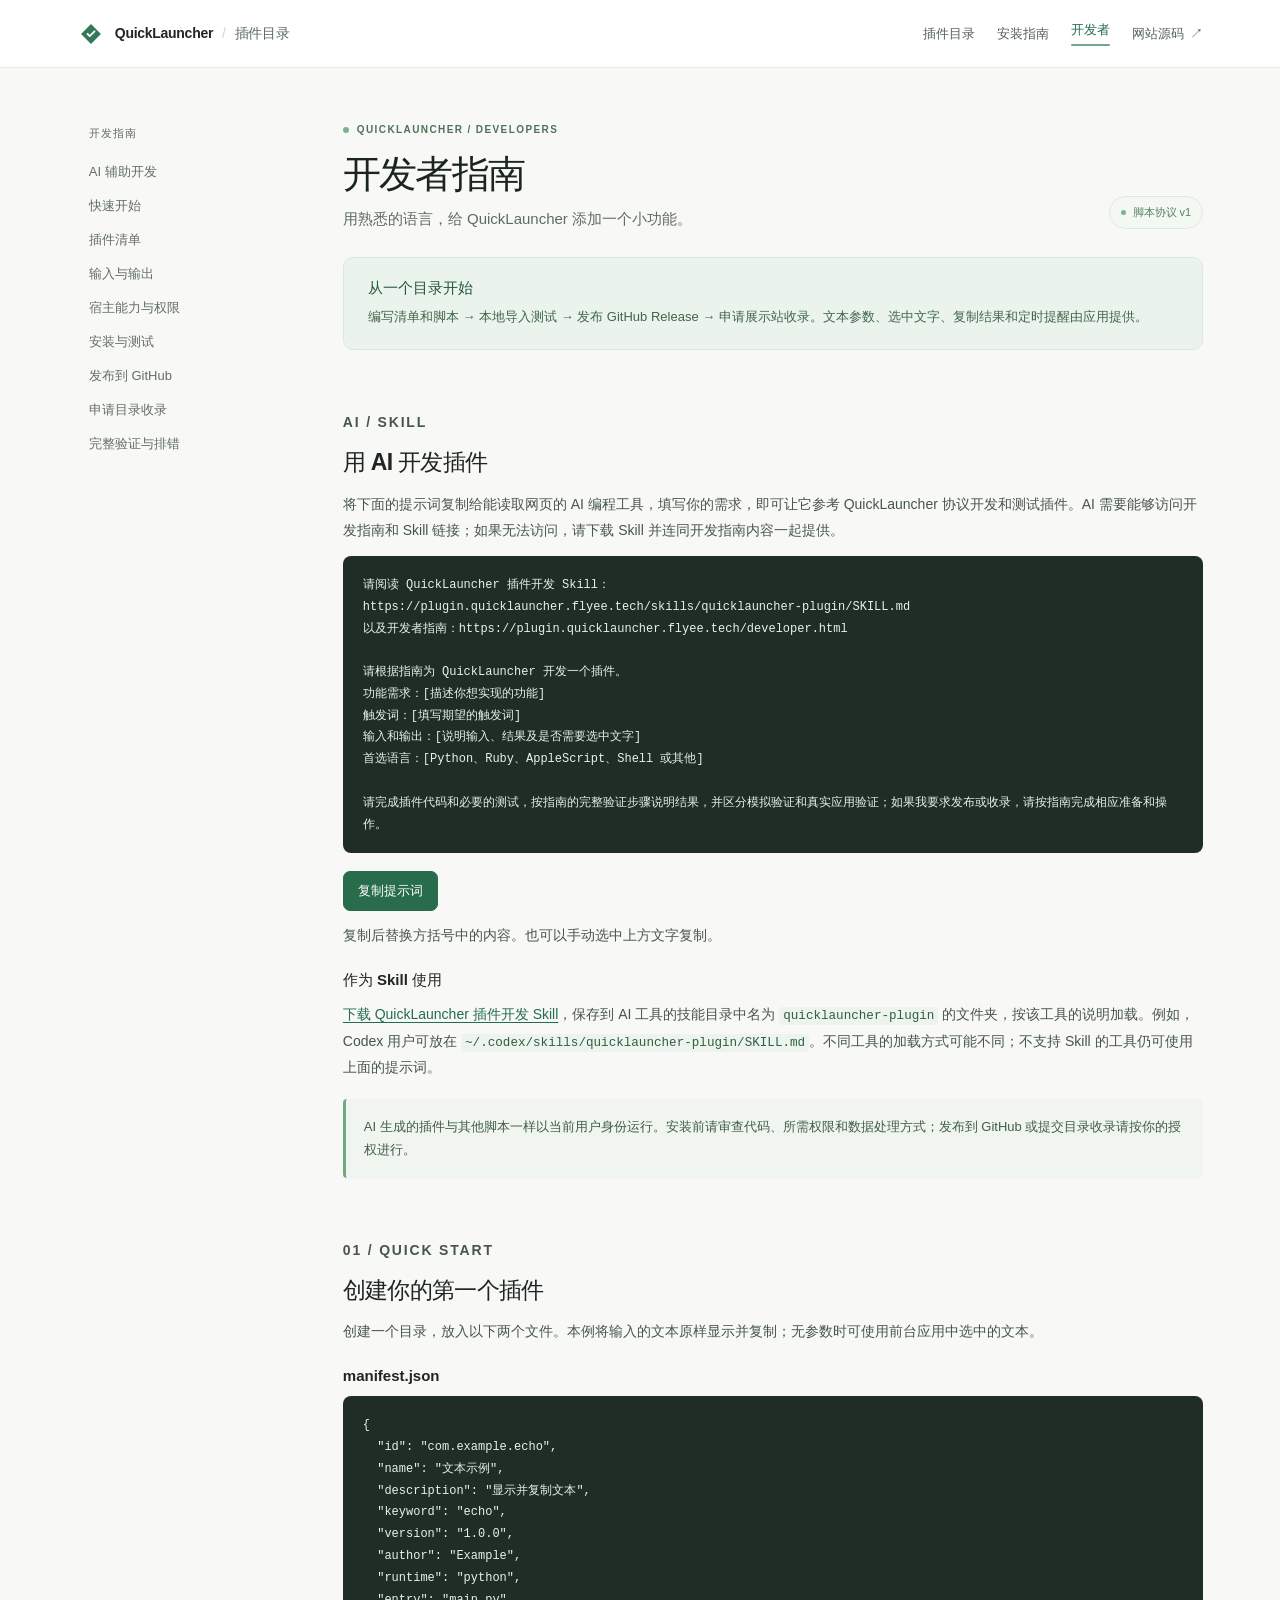
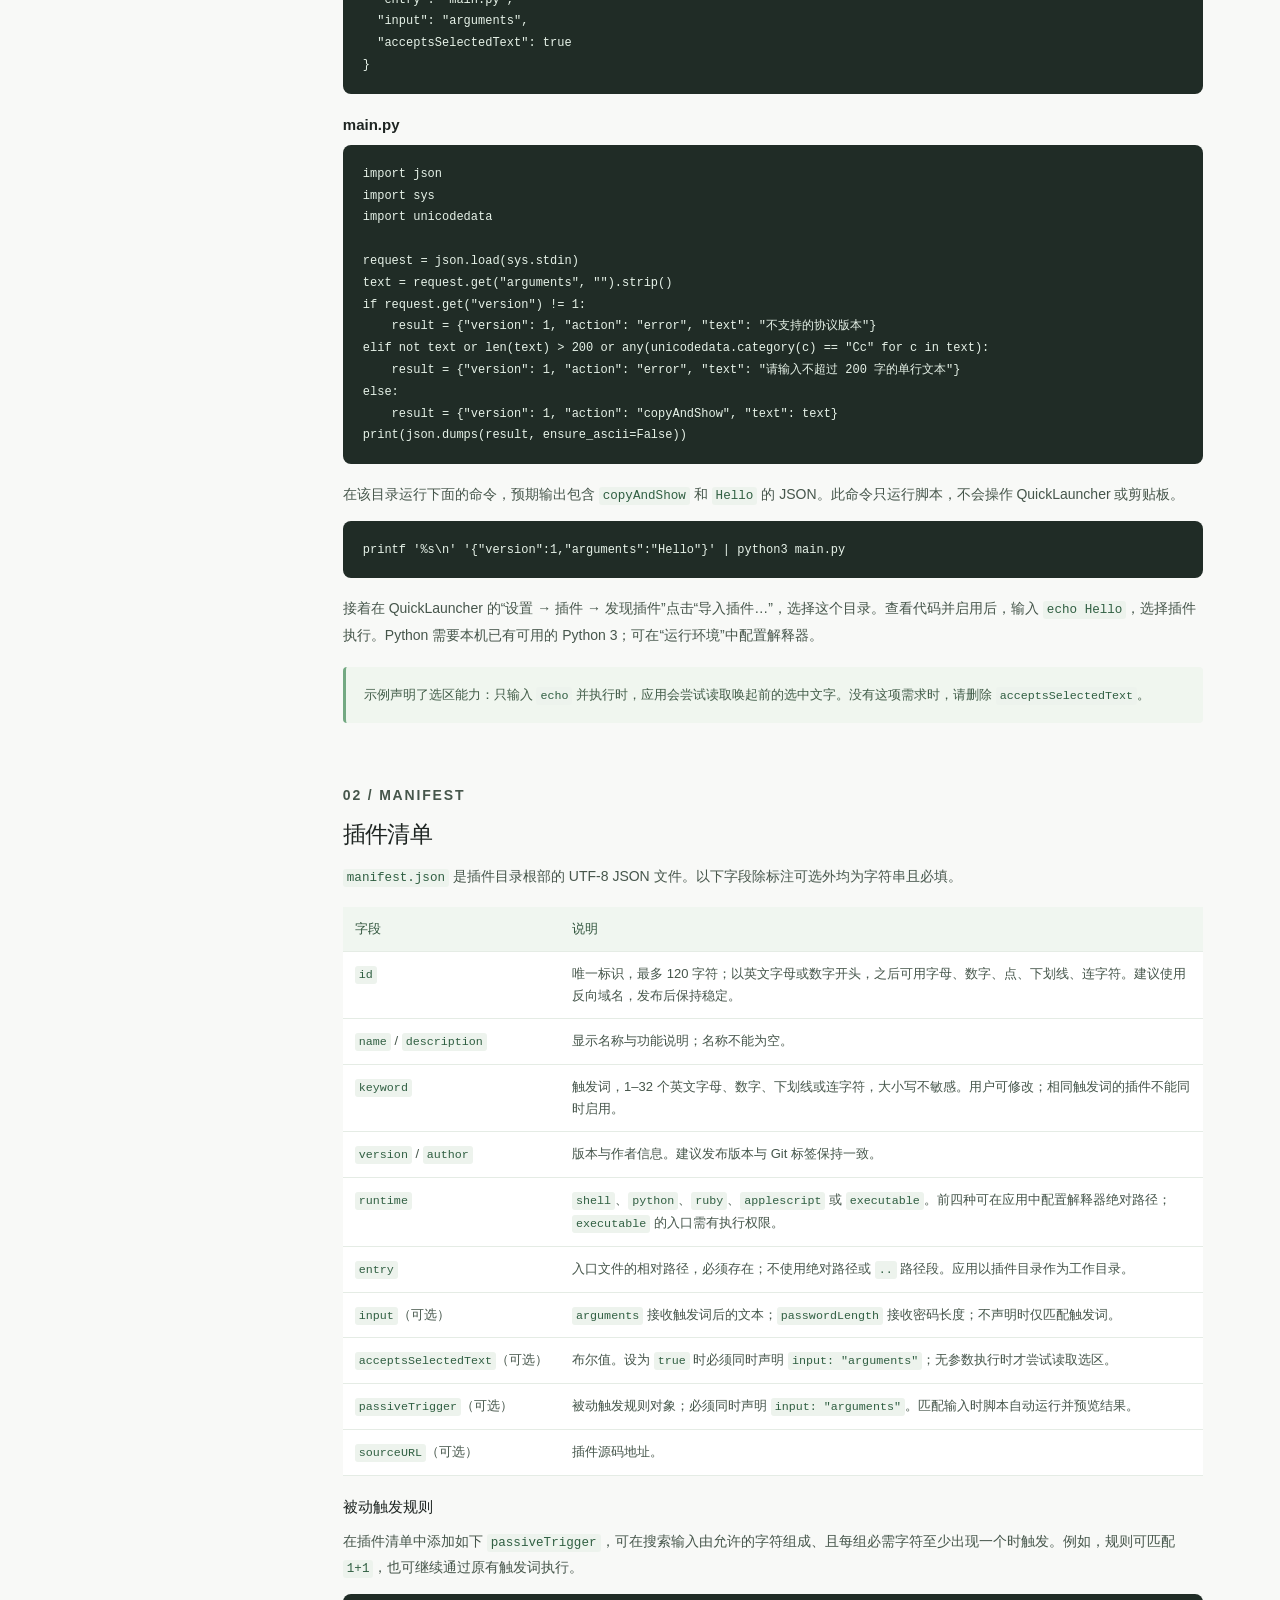
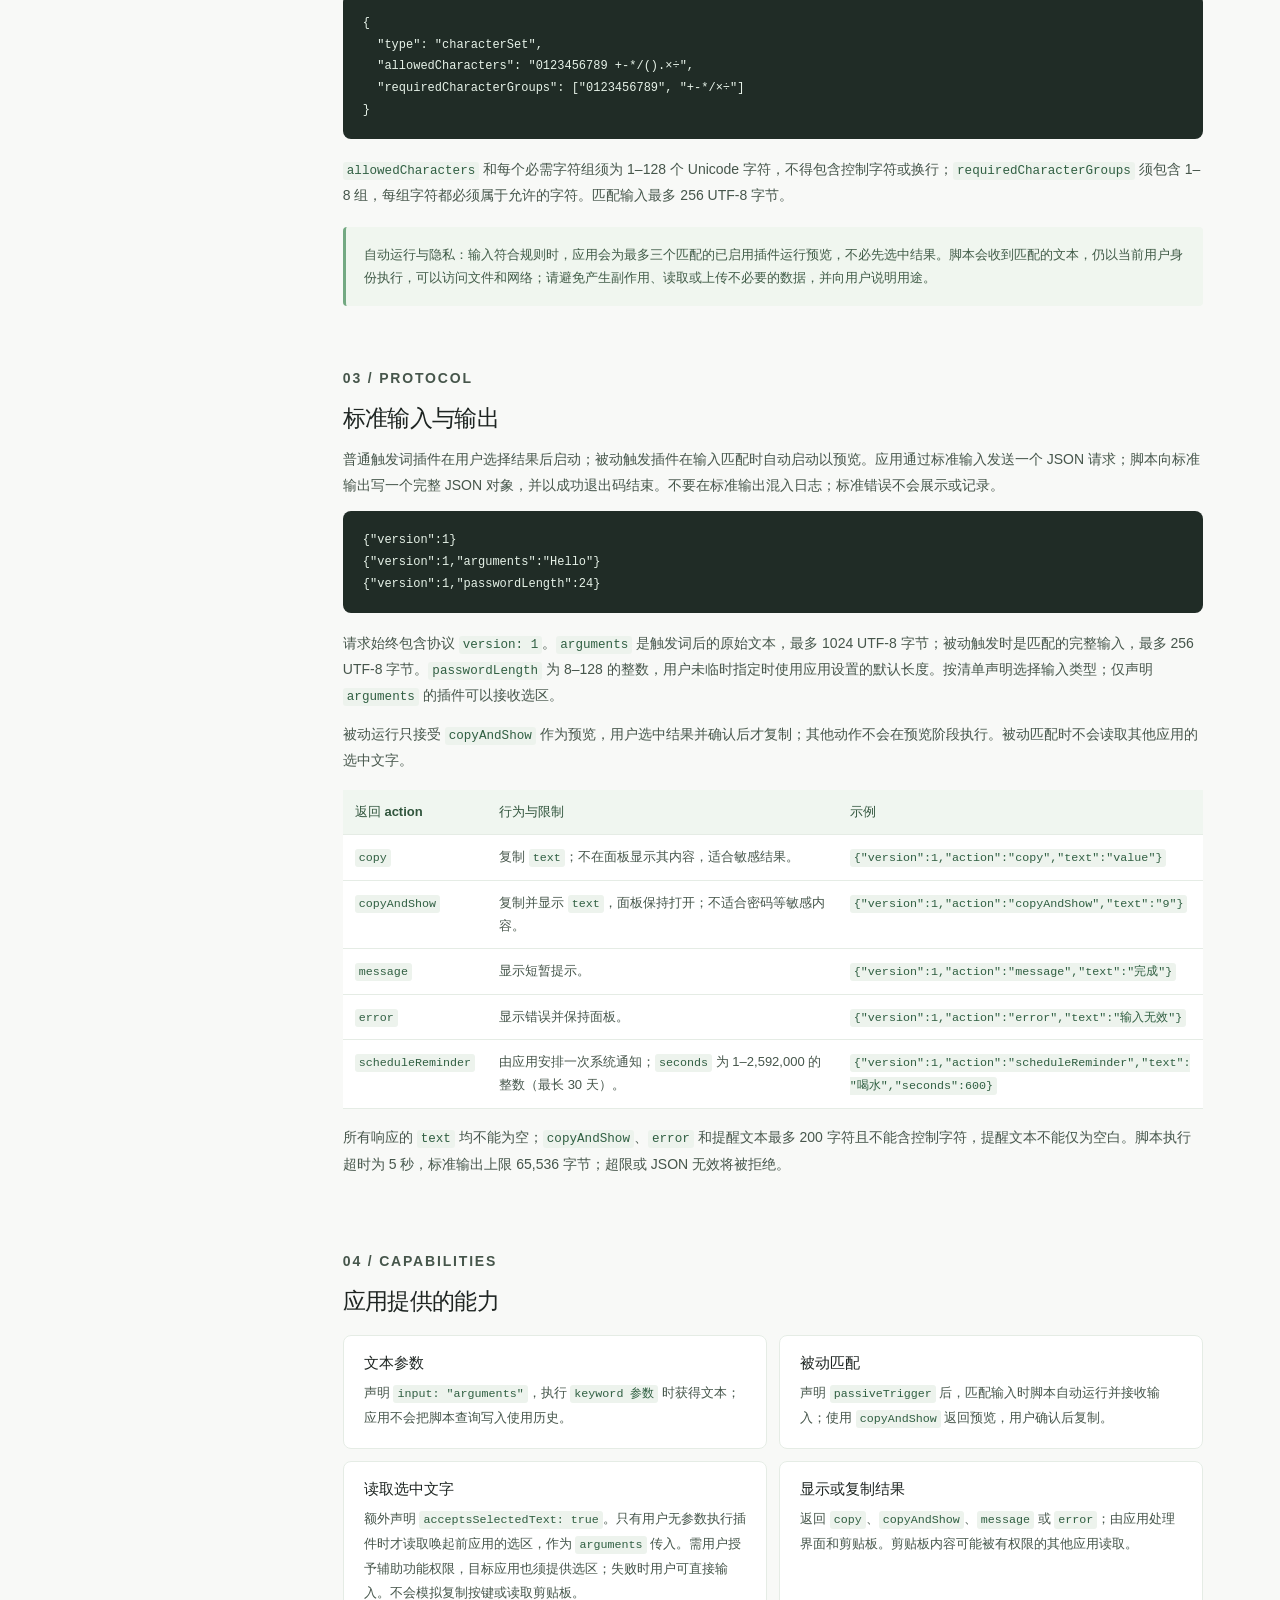
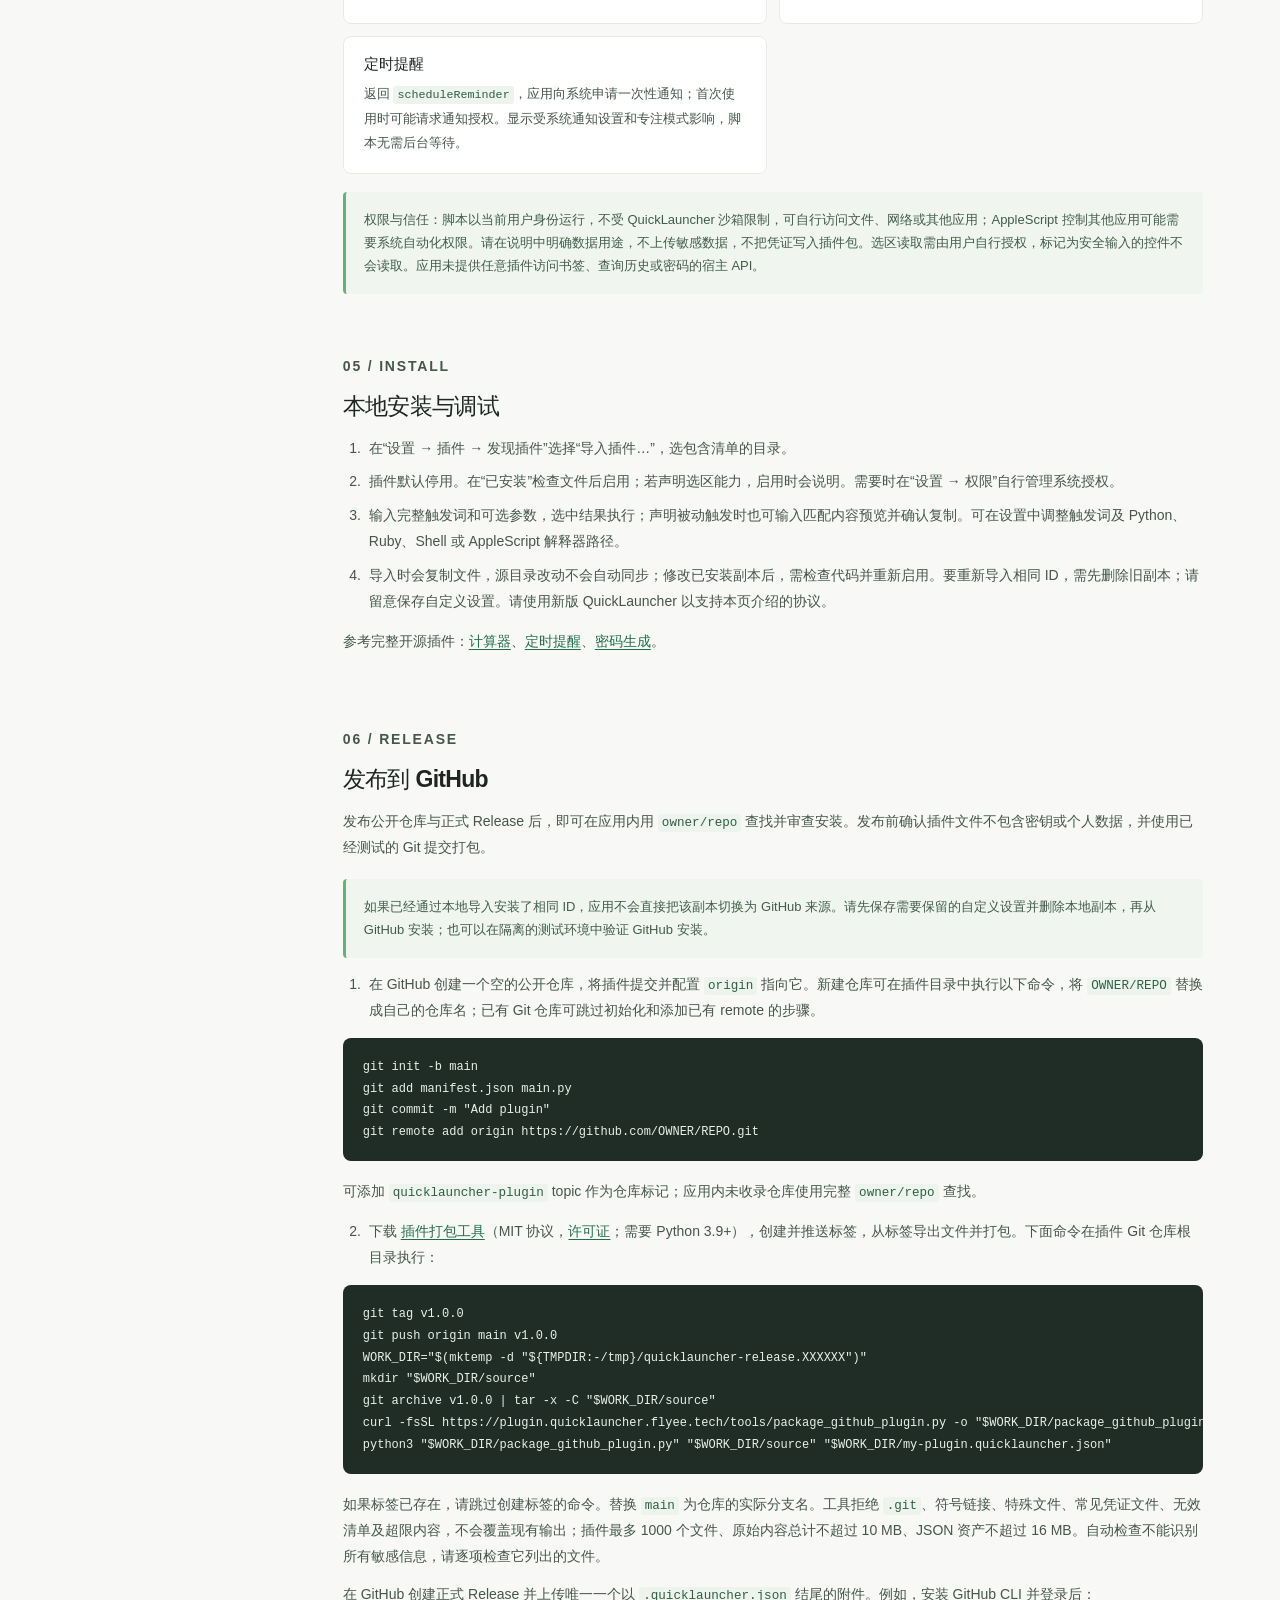
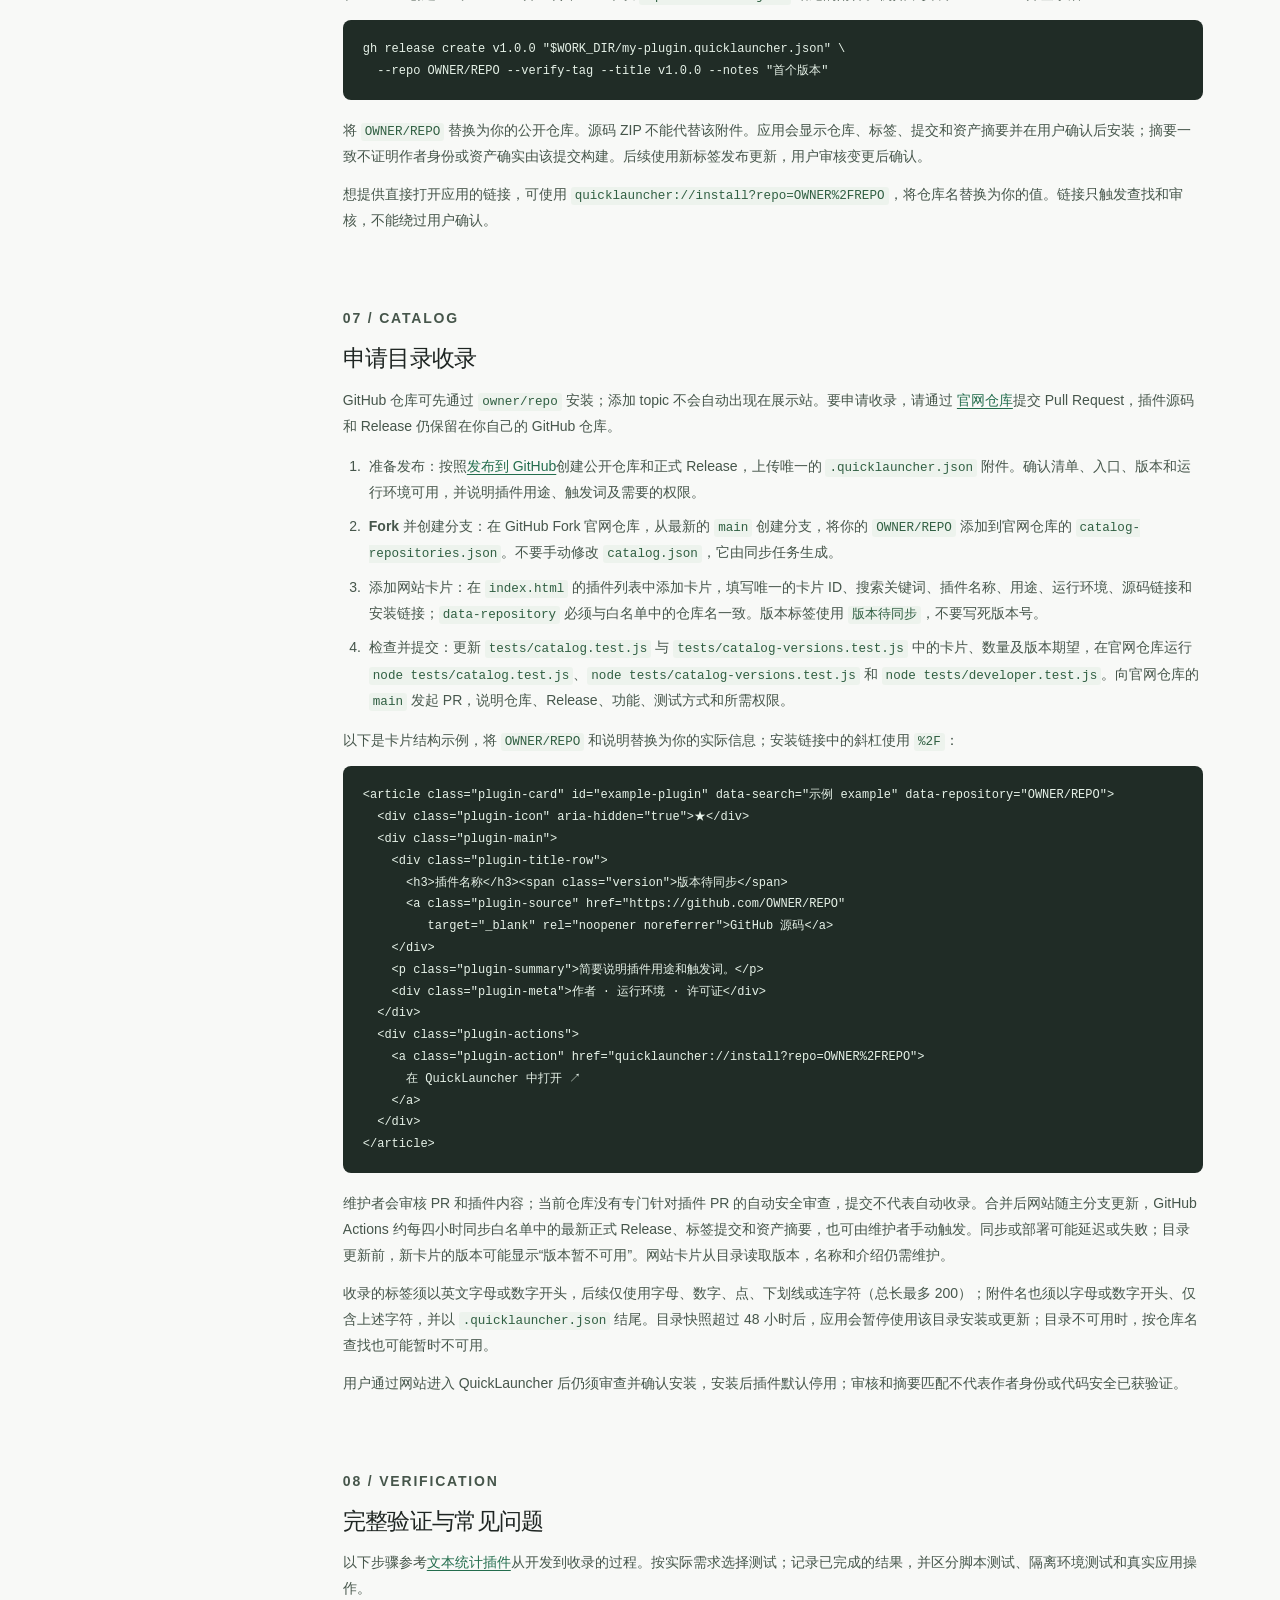
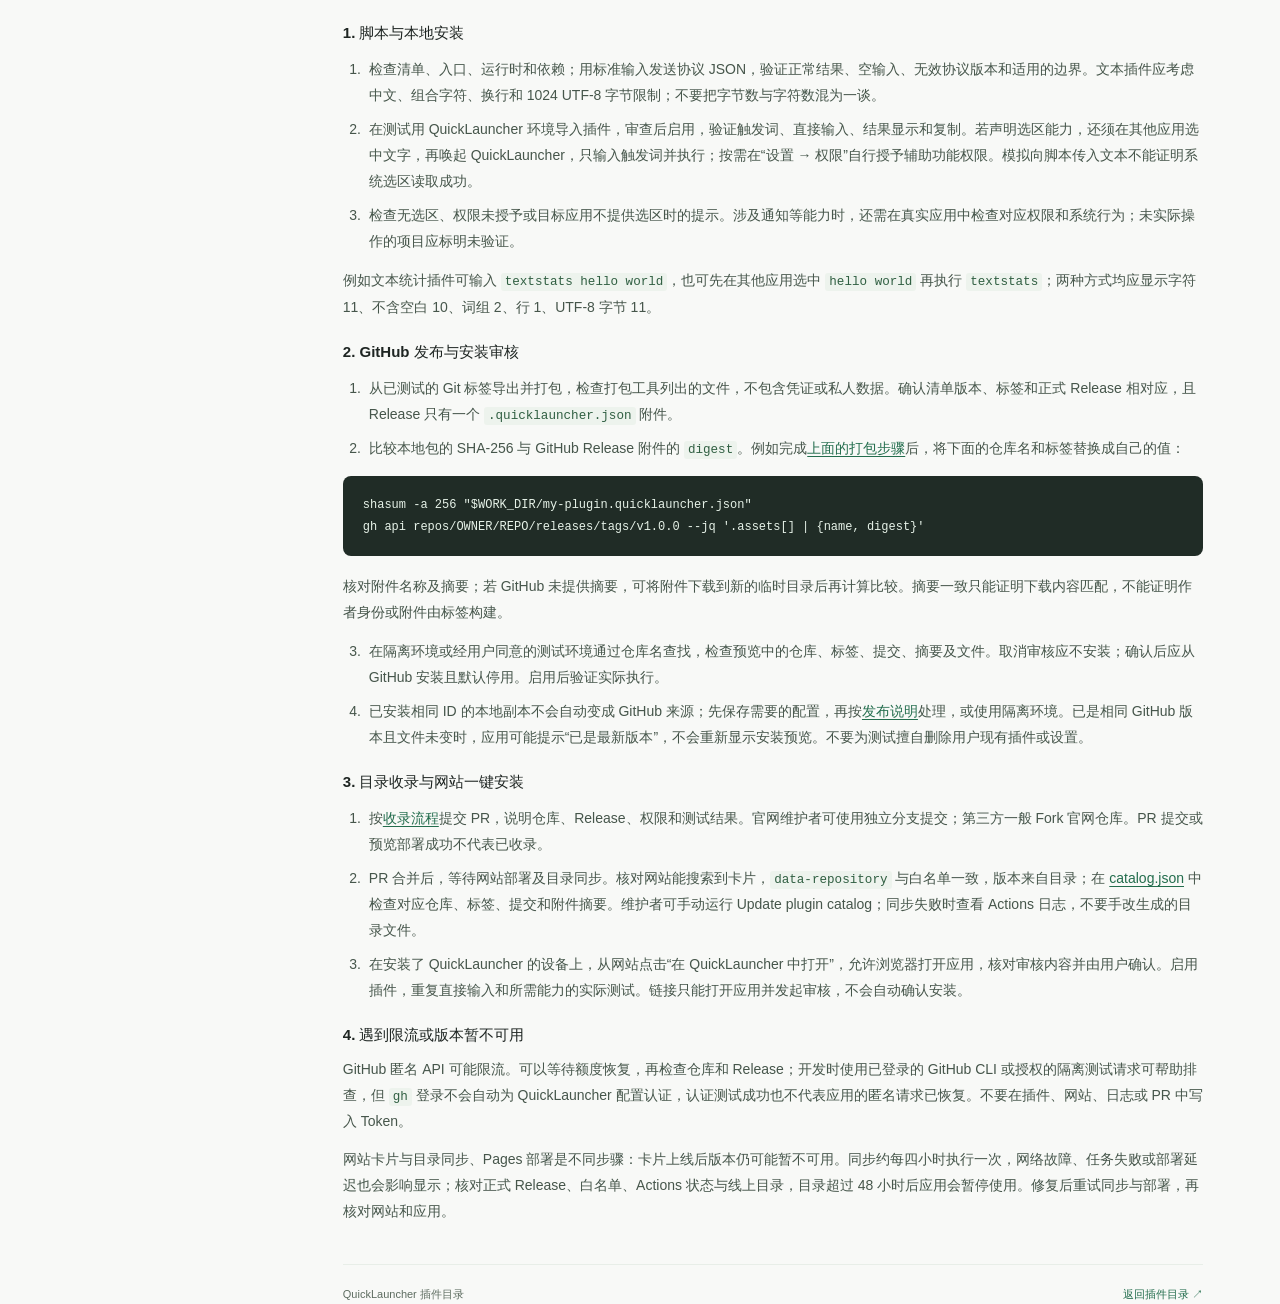
==== developer.html @ dd17cf75 "docs: document passive plugin triggers" ====
<!doctype html>
<html lang="zh-CN">
<head>
  <meta charset="utf-8">
  <meta name="viewport" content="width=device-width, initial-scale=1">
  <meta name="color-scheme" content="light">
  <meta name="description" content="QuickLauncher 插件开发指南：协议、能力、安装和发布。">
  <title>开发者 · QuickLauncher 插件目录</title>
  <link rel="stylesheet" href="styles.css?v=20261115-7">
  <script src="developer.js?v=20261115-1" defer></script>
</head>
<body>
  <header class="topbar">
    <div class="topbar-inner">
      <a class="brand" href="./" aria-label="QuickLauncher 插件目录首页">
        <span class="brand-mark" aria-hidden="true"><svg viewBox="0 0 24 24" fill="none"><path d="M12 3.5 20.5 12 12 20.5 3.5 12 12 3.5Z" fill="currentColor"/><path d="m9.1 12 1.8 1.8 4.1-4.1" stroke="white" stroke-width="1.6" stroke-linecap="round" stroke-linejoin="round"/></svg></span>
        <span>QuickLauncher<span class="brand-divider">/</span><span class="brand-product">插件目录</span></span>
      </a>
      <nav aria-label="主导航">
        <a href="./">插件目录</a>
        <a href="install.html">安装指南</a>
        <a class="nav-current" href="developer.html" aria-current="page">开发者</a>
        <a class="nav-source" href="https://github.com/peiel/quicklauncher-plugin-site" target="_blank" rel="noopener noreferrer">网站源码 <span aria-hidden="true">↗</span></a>
      </nav>
    </div>
  </header>

  <main class="layout docs-layout">
    <aside class="sidebar docs-sidebar" aria-label="开发指南目录">
      <p class="sidebar-heading">开发指南</p>
      <a class="sidebar-link" href="#ai-skill">AI 辅助开发</a>
      <a class="sidebar-link" href="#quickstart">快速开始</a>
      <a class="sidebar-link" href="#manifest">插件清单</a>
      <a class="sidebar-link" href="#protocol">输入与输出</a>
      <a class="sidebar-link" href="#capabilities">宿主能力与权限</a>
      <a class="sidebar-link" href="#install">安装与测试</a>
      <a class="sidebar-link" href="#publish">发布到 GitHub</a>
      <a class="sidebar-link" href="#catalog">申请目录收录</a>
      <a class="sidebar-link" href="#verification">完整验证与排错</a>
    </aside>
    <div class="content docs-content">
      <div class="eyebrow"><span class="eyebrow-dot"></span> QUICKLAUNCHER / DEVELOPERS</div>
      <div class="intro docs-intro"><div><h1>开发者指南</h1><p>用熟悉的语言，给 QuickLauncher 添加一个小功能。</p></div><div class="open-source"><span class="open-dot"></span>脚本协议 v1</div></div>
      <div class="docs-lead"><strong>从一个目录开始</strong><p>编写清单和脚本 → 本地导入测试 → 发布 GitHub Release → 申请展示站收录。文本参数、选中文字、复制结果和定时提醒由应用提供。</p></div>
      <nav class="docs-mobile-nav" aria-label="开发指南目录"><a href="#ai-skill">AI 辅助开发</a><a href="#quickstart">快速开始</a><a href="#capabilities">能力与权限</a><a href="#publish">发布插件</a><a href="#catalog">目录收录</a><a href="#verification">验证与排错</a></nav>

      <section class="docs-section" id="ai-skill" aria-labelledby="ai-skill-title">
        <p class="section-label">AI / SKILL</p><h2 id="ai-skill-title">用 AI 开发插件</h2>
        <p>将下面的提示词复制给能读取网页的 AI 编程工具，填写你的需求，即可让它参考 QuickLauncher 协议开发和测试插件。AI 需要能够访问开发指南和 Skill 链接；如果无法访问，请下载 Skill 并连同开发指南内容一起提供。</p>
        <pre class="ai-prompt"><code id="ai-plugin-prompt">请阅读 QuickLauncher 插件开发 Skill：
https://plugin.quicklauncher.flyee.tech/skills/quicklauncher-plugin/SKILL.md
以及开发者指南：https://plugin.quicklauncher.flyee.tech/developer.html

请根据指南为 QuickLauncher 开发一个插件。
功能需求：[描述你想实现的功能]
触发词：[填写期望的触发词]
输入和输出：[说明输入、结果及是否需要选中文字]
首选语言：[Python、Ruby、AppleScript、Shell 或其他]

请完成插件代码和必要的测试，按指南的完整验证步骤说明结果，并区分模拟验证和真实应用验证；如果我要求发布或收录，请按指南完成相应准备和操作。</code></pre>
        <div class="ai-prompt-actions"><button class="ai-copy-button" id="copy-ai-prompt" type="button" disabled>复制提示词</button><span id="copy-ai-status" role="status" aria-live="polite"></span></div>
        <p>复制后替换方括号中的内容。也可以手动选中上方文字复制。</p>
        <h3>作为 Skill 使用</h3>
        <p><a href="skills/quicklauncher-plugin/SKILL.md" download="SKILL.md">下载 QuickLauncher 插件开发 Skill</a>，保存到 AI 工具的技能目录中名为 <code>quicklauncher-plugin</code> 的文件夹，按该工具的说明加载。例如，Codex 用户可放在 <code>~/.codex/skills/quicklauncher-plugin/SKILL.md</code>。不同工具的加载方式可能不同；不支持 Skill 的工具仍可使用上面的提示词。</p>
        <div class="docs-note">AI 生成的插件与其他脚本一样以当前用户身份运行。安装前请审查代码、所需权限和数据处理方式；发布到 GitHub 或提交目录收录请按你的授权进行。</div>
      </section>

      <section class="docs-section" id="quickstart" aria-labelledby="quickstart-title">
        <p class="section-label">01 / QUICK START</p><h2 id="quickstart-title">创建你的第一个插件</h2>
        <p>创建一个目录，放入以下两个文件。本例将输入的文本原样显示并复制；无参数时可使用前台应用中选中的文本。</p>
        <h3>manifest.json</h3>
        <pre><code data-example="manifest">{
  "id": "com.example.echo",
  "name": "文本示例",
  "description": "显示并复制文本",
  "keyword": "echo",
  "version": "1.0.0",
  "author": "Example",
  "runtime": "python",
  "entry": "main.py",
  "input": "arguments",
  "acceptsSelectedText": true
}</code></pre>
        <h3>main.py</h3>
        <pre><code data-example="script">import json
import sys
import unicodedata

request = json.load(sys.stdin)
text = request.get("arguments", "").strip()
if request.get("version") != 1:
    result = {"version": 1, "action": "error", "text": "不支持的协议版本"}
elif not text or len(text) &gt; 200 or any(unicodedata.category(c) == "Cc" for c in text):
    result = {"version": 1, "action": "error", "text": "请输入不超过 200 字的单行文本"}
else:
    result = {"version": 1, "action": "copyAndShow", "text": text}
print(json.dumps(result, ensure_ascii=False))</code></pre>
        <p>在该目录运行下面的命令，预期输出包含 <code>copyAndShow</code> 和 <code>Hello</code> 的 JSON。此命令只运行脚本，不会操作 QuickLauncher 或剪贴板。</p>
        <pre><code>printf '%s\n' '{"version":1,"arguments":"Hello"}' | python3 main.py</code></pre>
        <p>接着在 QuickLauncher 的“设置 → 插件 → 发现插件”点击“导入插件…”，选择这个目录。查看代码并启用后，输入 <code>echo Hello</code>，选择插件执行。Python 需要本机已有可用的 Python 3；可在“运行环境”中配置解释器。</p>
        <div class="docs-note">示例声明了选区能力：只输入 <code>echo</code> 并执行时，应用会尝试读取唤起前的选中文字。没有这项需求时，请删除 <code>acceptsSelectedText</code>。</div>
      </section>

      <section class="docs-section" id="manifest" aria-labelledby="manifest-title">
        <p class="section-label">02 / MANIFEST</p><h2 id="manifest-title">插件清单</h2>
        <p><code>manifest.json</code> 是插件目录根部的 UTF-8 JSON 文件。以下字段除标注可选外均为字符串且必填。</p>
        <div class="docs-table-wrap"><table><thead><tr><th>字段</th><th>说明</th></tr></thead><tbody>
          <tr><td><code>id</code></td><td>唯一标识，最多 120 字符；以英文字母或数字开头，之后可用字母、数字、点、下划线、连字符。建议使用反向域名，发布后保持稳定。</td></tr>
          <tr><td><code>name</code> / <code>description</code></td><td>显示名称与功能说明；名称不能为空。</td></tr>
          <tr><td><code>keyword</code></td><td>触发词，1–32 个英文字母、数字、下划线或连字符，大小写不敏感。用户可修改；相同触发词的插件不能同时启用。</td></tr>
          <tr><td><code>version</code> / <code>author</code></td><td>版本与作者信息。建议发布版本与 Git 标签保持一致。</td></tr>
          <tr><td><code>runtime</code></td><td><code>shell</code>、<code>python</code>、<code>ruby</code>、<code>applescript</code> 或 <code>executable</code>。前四种可在应用中配置解释器绝对路径；<code>executable</code> 的入口需有执行权限。</td></tr>
          <tr><td><code>entry</code></td><td>入口文件的相对路径，必须存在；不使用绝对路径或 <code>..</code> 路径段。应用以插件目录作为工作目录。</td></tr>
          <tr><td><code>input</code>（可选）</td><td><code>arguments</code> 接收触发词后的文本；<code>passwordLength</code> 接收密码长度；不声明时仅匹配触发词。</td></tr>
          <tr><td><code>acceptsSelectedText</code>（可选）</td><td>布尔值。设为 <code>true</code> 时必须同时声明 <code>input: "arguments"</code>；无参数执行时才尝试读取选区。</td></tr>
          <tr><td><code>passiveTrigger</code>（可选）</td><td>被动触发规则对象；必须同时声明 <code>input: "arguments"</code>。匹配输入时脚本自动运行并预览结果。</td></tr>
          <tr><td><code>sourceURL</code>（可选）</td><td>插件源码地址。</td></tr>
        </tbody></table></div>
        <h3>被动触发规则</h3>
        <p>在插件清单中添加如下 <code>passiveTrigger</code>，可在搜索输入由允许的字符组成、且每组必需字符至少出现一个时触发。例如，规则可匹配 <code>1+1</code>，也可继续通过原有触发词执行。</p>
        <pre><code data-example="passive-trigger">{
  "type": "characterSet",
  "allowedCharacters": "0123456789 +-*/().×÷",
  "requiredCharacterGroups": ["0123456789", "+-*/×÷"]
}</code></pre>
        <p><code>allowedCharacters</code> 和每个必需字符组须为 1–128 个 Unicode 字符，不得包含控制字符或换行；<code>requiredCharacterGroups</code> 须包含 1–8 组，每组字符都必须属于允许的字符。匹配输入最多 256 UTF-8 字节。</p>
        <div class="docs-note"><strong>自动运行与隐私：</strong>输入符合规则时，应用会为最多三个匹配的已启用插件运行预览，不必先选中结果。脚本会收到匹配的文本，仍以当前用户身份执行，可以访问文件和网络；请避免产生副作用、读取或上传不必要的数据，并向用户说明用途。</div>
      </section>

      <section class="docs-section" id="protocol" aria-labelledby="protocol-title">
        <p class="section-label">03 / PROTOCOL</p><h2 id="protocol-title">标准输入与输出</h2>
        <p>普通触发词插件在用户选择结果后启动；被动触发插件在输入匹配时自动启动以预览。应用通过标准输入发送一个 JSON 请求；脚本向标准输出写一个完整 JSON 对象，并以成功退出码结束。不要在标准输出混入日志；标准错误不会展示或记录。</p>
        <pre><code>{"version":1}
{"version":1,"arguments":"Hello"}
{"version":1,"passwordLength":24}</code></pre>
        <p>请求始终包含协议 <code>version: 1</code>。<code>arguments</code> 是触发词后的原始文本，最多 1024 UTF-8 字节；被动触发时是匹配的完整输入，最多 256 UTF-8 字节。<code>passwordLength</code> 为 8–128 的整数，用户未临时指定时使用应用设置的默认长度。按清单声明选择输入类型；仅声明 <code>arguments</code> 的插件可以接收选区。</p>
        <p>被动运行只接受 <code>copyAndShow</code> 作为预览，用户选中结果并确认后才复制；其他动作不会在预览阶段执行。被动匹配时不会读取其他应用的选中文字。</p>
        <div class="docs-table-wrap"><table><thead><tr><th>返回 action</th><th>行为与限制</th><th>示例</th></tr></thead><tbody>
          <tr><td><code>copy</code></td><td>复制 <code>text</code>；不在面板显示其内容，适合敏感结果。</td><td><code>{"version":1,"action":"copy","text":"value"}</code></td></tr>
          <tr><td><code>copyAndShow</code></td><td>复制并显示 <code>text</code>，面板保持打开；不适合密码等敏感内容。</td><td><code>{"version":1,"action":"copyAndShow","text":"9"}</code></td></tr>
          <tr><td><code>message</code></td><td>显示短暂提示。</td><td><code>{"version":1,"action":"message","text":"完成"}</code></td></tr>
          <tr><td><code>error</code></td><td>显示错误并保持面板。</td><td><code>{"version":1,"action":"error","text":"输入无效"}</code></td></tr>
          <tr><td><code>scheduleReminder</code></td><td>由应用安排一次系统通知；<code>seconds</code> 为 1–2,592,000 的整数（最长 30 天）。</td><td><code>{"version":1,"action":"scheduleReminder","text":"喝水","seconds":600}</code></td></tr>
        </tbody></table></div>
        <p>所有响应的 <code>text</code> 均不能为空；<code>copyAndShow</code>、<code>error</code> 和提醒文本最多 200 字符且不能含控制字符，提醒文本不能仅为空白。脚本执行超时为 5 秒，标准输出上限 65,536 字节；超限或 JSON 无效将被拒绝。</p>
      </section>

      <section class="docs-section" id="capabilities" aria-labelledby="capabilities-title">
        <p class="section-label">04 / CAPABILITIES</p><h2 id="capabilities-title">应用提供的能力</h2>
        <div class="capability-grid">
          <article><h3>文本参数</h3><p>声明 <code>input: "arguments"</code>，执行 <code>keyword 参数</code> 时获得文本；应用不会把脚本查询写入使用历史。</p></article>
          <article><h3>被动匹配</h3><p>声明 <code>passiveTrigger</code> 后，匹配输入时脚本自动运行并接收输入；使用 <code>copyAndShow</code> 返回预览，用户确认后复制。</p></article>
          <article><h3>读取选中文字</h3><p>额外声明 <code>acceptsSelectedText: true</code>。只有用户无参数执行插件时才读取唤起前应用的选区，作为 <code>arguments</code> 传入。需用户授予辅助功能权限，目标应用也须提供选区；失败时用户可直接输入。不会模拟复制按键或读取剪贴板。</p></article>
          <article><h3>显示或复制结果</h3><p>返回 <code>copy</code>、<code>copyAndShow</code>、<code>message</code> 或 <code>error</code>；由应用处理界面和剪贴板。剪贴板内容可能被有权限的其他应用读取。</p></article>
          <article><h3>定时提醒</h3><p>返回 <code>scheduleReminder</code>，应用向系统申请一次性通知；首次使用时可能请求通知授权。显示受系统通知设置和专注模式影响，脚本无需后台等待。</p></article>
        </div>
        <div class="docs-note"><strong>权限与信任：</strong>脚本以当前用户身份运行，不受 QuickLauncher 沙箱限制，可自行访问文件、网络或其他应用；AppleScript 控制其他应用可能需要系统自动化权限。请在说明中明确数据用途，不上传敏感数据，不把凭证写入插件包。选区读取需由用户自行授权，标记为安全输入的控件不会读取。应用未提供任意插件访问书签、查询历史或密码的宿主 API。</div>
      </section>

      <section class="docs-section" id="install" aria-labelledby="install-title">
        <p class="section-label">05 / INSTALL</p><h2 id="install-title">本地安装与调试</h2>
        <ol class="docs-list"><li>在“设置 → 插件 → 发现插件”选择“导入插件…”，选包含清单的目录。</li><li>插件默认停用。在“已安装”检查文件后启用；若声明选区能力，启用时会说明。需要时在“设置 → 权限”自行管理系统授权。</li><li>输入完整触发词和可选参数，选中结果执行；声明被动触发时也可输入匹配内容预览并确认复制。可在设置中调整触发词及 Python、Ruby、Shell 或 AppleScript 解释器路径。</li><li>导入时会复制文件，源目录改动不会自动同步；修改已安装副本后，需检查代码并重新启用。要重新导入相同 ID，需先删除旧副本；请留意保存自定义设置。请使用新版 QuickLauncher 以支持本页介绍的协议。</li></ol>
        <p>参考完整开源插件：<a href="https://github.com/peiel/quicklauncher-calculator-plugin">计算器</a>、<a href="https://github.com/peiel/quicklauncher-reminder-plugin">定时提醒</a>、<a href="https://github.com/peiel/quicklauncher-password-plugin">密码生成</a>。</p>
      </section>

      <section class="docs-section" id="publish" aria-labelledby="publish-title">
        <p class="section-label">06 / RELEASE</p><h2 id="publish-title">发布到 GitHub</h2>
        <p>发布公开仓库与正式 Release 后，即可在应用内用 <code>owner/repo</code> 查找并审查安装。发布前确认插件文件不包含密钥或个人数据，并使用已经测试的 Git 提交打包。</p>
        <div class="docs-note">如果已经通过本地导入安装了相同 ID，应用不会直接把该副本切换为 GitHub 来源。请先保存需要保留的自定义设置并删除本地副本，再从 GitHub 安装；也可以在隔离的测试环境中验证 GitHub 安装。</div>
        <ol class="docs-list"><li>在 GitHub 创建一个空的公开仓库，将插件提交并配置 <code>origin</code> 指向它。新建仓库可在插件目录中执行以下命令，将 <code>OWNER/REPO</code> 替换成自己的仓库名；已有 Git 仓库可跳过初始化和添加已有 remote 的步骤。</li></ol>
        <pre><code>git init -b main
git add manifest.json main.py
git commit -m "Add plugin"
git remote add origin https://github.com/OWNER/REPO.git</code></pre>
        <p>可添加 <code>quicklauncher-plugin</code> topic 作为仓库标记；应用内未收录仓库使用完整 <code>owner/repo</code> 查找。</p>
        <ol class="docs-list" start="2"><li>下载 <a href="tools/package_github_plugin.py" download>插件打包工具</a>（MIT 协议，<a href="tools/LICENSE">许可证</a>；需要 Python 3.9+），创建并推送标签，从标签导出文件并打包。下面命令在插件 Git 仓库根目录执行：</li></ol>
        <pre><code>git tag v1.0.0
git push origin main v1.0.0
WORK_DIR="$(mktemp -d "${TMPDIR:-/tmp}/quicklauncher-release.XXXXXX")"
mkdir "$WORK_DIR/source"
git archive v1.0.0 | tar -x -C "$WORK_DIR/source"
curl -fsSL https://plugin.quicklauncher.flyee.tech/tools/package_github_plugin.py -o "$WORK_DIR/package_github_plugin.py"
python3 "$WORK_DIR/package_github_plugin.py" "$WORK_DIR/source" "$WORK_DIR/my-plugin.quicklauncher.json"</code></pre>
        <p>如果标签已存在，请跳过创建标签的命令。替换 <code>main</code> 为仓库的实际分支名。工具拒绝 <code>.git</code>、符号链接、特殊文件、常见凭证文件、无效清单及超限内容，不会覆盖现有输出；插件最多 1000 个文件、原始内容总计不超过 10 MB、JSON 资产不超过 16 MB。自动检查不能识别所有敏感信息，请逐项检查它列出的文件。</p>
        <p>在 GitHub 创建正式 Release 并上传唯一一个以 <code>.quicklauncher.json</code> 结尾的附件。例如，安装 GitHub CLI 并登录后：</p>
        <pre><code>gh release create v1.0.0 "$WORK_DIR/my-plugin.quicklauncher.json" \
  --repo OWNER/REPO --verify-tag --title v1.0.0 --notes "首个版本"</code></pre>
        <p>将 <code>OWNER/REPO</code> 替换为你的公开仓库。源码 ZIP 不能代替该附件。应用会显示仓库、标签、提交和资产摘要并在用户确认后安装；摘要一致不证明作者身份或资产确实由该提交构建。后续使用新标签发布更新，用户审核变更后确认。</p>
        <p>想提供直接打开应用的链接，可使用 <code>quicklauncher://install?repo=OWNER%2FREPO</code>，将仓库名替换为你的值。链接只触发查找和审核，不能绕过用户确认。</p>
      </section>

      <section class="docs-section" id="catalog" aria-labelledby="catalog-title">
        <p class="section-label">07 / CATALOG</p><h2 id="catalog-title">申请目录收录</h2>
        <p>GitHub 仓库可先通过 <code>owner/repo</code> 安装；添加 topic 不会自动出现在展示站。要申请收录，请通过 <a href="https://github.com/peiel/quicklauncher-plugin-site">官网仓库</a>提交 Pull Request，插件源码和 Release 仍保留在你自己的 GitHub 仓库。</p>
        <ol class="docs-list">
          <li><strong>准备发布：</strong>按照<a href="#publish">发布到 GitHub</a>创建公开仓库和正式 Release，上传唯一的 <code>.quicklauncher.json</code> 附件。确认清单、入口、版本和运行环境可用，并说明插件用途、触发词及需要的权限。</li>
          <li><strong>Fork 并创建分支：</strong>在 GitHub Fork 官网仓库，从最新的 <code>main</code> 创建分支，将你的 <code>OWNER/REPO</code> 添加到官网仓库的 <code>catalog-repositories.json</code>。不要手动修改 <code>catalog.json</code>，它由同步任务生成。</li>
          <li><strong>添加网站卡片：</strong>在 <code>index.html</code> 的插件列表中添加卡片，填写唯一的卡片 ID、搜索关键词、插件名称、用途、运行环境、源码链接和安装链接；<code>data-repository</code> 必须与白名单中的仓库名一致。版本标签使用 <code>版本待同步</code>，不要写死版本号。</li>
          <li><strong>检查并提交：</strong>更新 <code>tests/catalog.test.js</code> 与 <code>tests/catalog-versions.test.js</code> 中的卡片、数量及版本期望，在官网仓库运行 <code>node tests/catalog.test.js</code>、<code>node tests/catalog-versions.test.js</code> 和 <code>node tests/developer.test.js</code>。向官网仓库的 <code>main</code> 发起 PR，说明仓库、Release、功能、测试方式和所需权限。</li>
        </ol>
        <p>以下是卡片结构示例，将 <code>OWNER/REPO</code> 和说明替换为你的实际信息；安装链接中的斜杠使用 <code>%2F</code>：</p>
        <pre><code>&lt;article class=&quot;plugin-card&quot; id=&quot;example-plugin&quot; data-search=&quot;示例 example&quot; data-repository=&quot;OWNER/REPO&quot;&gt;
  &lt;div class=&quot;plugin-icon&quot; aria-hidden=&quot;true&quot;&gt;★&lt;/div&gt;
  &lt;div class=&quot;plugin-main&quot;&gt;
    &lt;div class=&quot;plugin-title-row&quot;&gt;
      &lt;h3&gt;插件名称&lt;/h3&gt;&lt;span class=&quot;version&quot;&gt;版本待同步&lt;/span&gt;
      &lt;a class=&quot;plugin-source&quot; href=&quot;https://github.com/OWNER/REPO&quot;
         target=&quot;_blank&quot; rel=&quot;noopener noreferrer&quot;&gt;GitHub 源码&lt;/a&gt;
    &lt;/div&gt;
    &lt;p class=&quot;plugin-summary&quot;&gt;简要说明插件用途和触发词。&lt;/p&gt;
    &lt;div class=&quot;plugin-meta&quot;&gt;作者 · 运行环境 · 许可证&lt;/div&gt;
  &lt;/div&gt;
  &lt;div class=&quot;plugin-actions&quot;&gt;
    &lt;a class=&quot;plugin-action&quot; href=&quot;quicklauncher://install?repo=OWNER%2FREPO&quot;&gt;
      在 QuickLauncher 中打开 ↗
    &lt;/a&gt;
  &lt;/div&gt;
&lt;/article&gt;</code></pre>
        <p>维护者会审核 PR 和插件内容；当前仓库没有专门针对插件 PR 的自动安全审查，提交不代表自动收录。合并后网站随主分支更新，GitHub Actions 约每四小时同步白名单中的最新正式 Release、标签提交和资产摘要，也可由维护者手动触发。同步或部署可能延迟或失败；目录更新前，新卡片的版本可能显示“版本暂不可用”。网站卡片从目录读取版本，名称和介绍仍需维护。</p>
        <p>收录的标签须以英文字母或数字开头，后续仅使用字母、数字、点、下划线或连字符（总长最多 200）；附件名也须以字母或数字开头、仅含上述字符，并以 <code>.quicklauncher.json</code> 结尾。目录快照超过 48 小时后，应用会暂停使用该目录安装或更新；目录不可用时，按仓库名查找也可能暂时不可用。</p>
        <p>用户通过网站进入 QuickLauncher 后仍须审查并确认安装，安装后插件默认停用；审核和摘要匹配不代表作者身份或代码安全已获验证。</p>
      </section>
      <section class="docs-section" id="verification" aria-labelledby="verification-title">
        <p class="section-label">08 / VERIFICATION</p><h2 id="verification-title">完整验证与常见问题</h2>
        <p>以下步骤参考<a href="https://github.com/peiel/quicklauncher-text-stats-plugin">文本统计插件</a>从开发到收录的过程。按实际需求选择测试；记录已完成的结果，并区分脚本测试、隔离环境测试和真实应用操作。</p>
        <h3>1. 脚本与本地安装</h3>
        <ol class="docs-list">
          <li>检查清单、入口、运行时和依赖；用标准输入发送协议 JSON，验证正常结果、空输入、无效协议版本和适用的边界。文本插件应考虑中文、组合字符、换行和 1024 UTF-8 字节限制；不要把字节数与字符数混为一谈。</li>
          <li>在测试用 QuickLauncher 环境导入插件，审查后启用，验证触发词、直接输入、结果显示和复制。若声明选区能力，还须在其他应用选中文字，再唤起 QuickLauncher，只输入触发词并执行；按需在“设置 → 权限”自行授予辅助功能权限。模拟向脚本传入文本不能证明系统选区读取成功。</li>
          <li>检查无选区、权限未授予或目标应用不提供选区时的提示。涉及通知等能力时，还需在真实应用中检查对应权限和系统行为；未实际操作的项目应标明未验证。</li>
        </ol>
        <p>例如文本统计插件可输入 <code>textstats hello world</code>，也可先在其他应用选中 <code>hello world</code> 再执行 <code>textstats</code>；两种方式均应显示字符 11、不含空白 10、词组 2、行 1、UTF-8 字节 11。</p>
        <h3>2. GitHub 发布与安装审核</h3>
        <ol class="docs-list">
          <li>从已测试的 Git 标签导出并打包，检查打包工具列出的文件，不包含凭证或私人数据。确认清单版本、标签和正式 Release 相对应，且 Release 只有一个 <code>.quicklauncher.json</code> 附件。</li>
          <li>比较本地包的 SHA-256 与 GitHub Release 附件的 <code>digest</code>。例如完成<a href="#publish">上面的打包步骤</a>后，将下面的仓库名和标签替换成自己的值：</li>
        </ol>
        <pre><code>shasum -a 256 "$WORK_DIR/my-plugin.quicklauncher.json"
gh api repos/OWNER/REPO/releases/tags/v1.0.0 --jq '.assets[] | {name, digest}'</code></pre>
        <p>核对附件名称及摘要；若 GitHub 未提供摘要，可将附件下载到新的临时目录后再计算比较。摘要一致只能证明下载内容匹配，不能证明作者身份或附件由标签构建。</p>
        <ol class="docs-list" start="3">
          <li>在隔离环境或经用户同意的测试环境通过仓库名查找，检查预览中的仓库、标签、提交、摘要及文件。取消审核应不安装；确认后应从 GitHub 安装且默认停用。启用后验证实际执行。</li>
          <li>已安装相同 ID 的本地副本不会自动变成 GitHub 来源；先保存需要的配置，再按<a href="#publish">发布说明</a>处理，或使用隔离环境。已是相同 GitHub 版本且文件未变时，应用可能提示“已是最新版本”，不会重新显示安装预览。不要为测试擅自删除用户现有插件或设置。</li>
        </ol>
        <h3>3. 目录收录与网站一键安装</h3>
        <ol class="docs-list">
          <li>按<a href="#catalog">收录流程</a>提交 PR，说明仓库、Release、权限和测试结果。官网维护者可使用独立分支提交；第三方一般 Fork 官网仓库。PR 提交或预览部署成功不代表已收录。</li>
          <li>PR 合并后，等待网站部署及目录同步。核对网站能搜索到卡片，<code>data-repository</code> 与白名单一致，版本来自目录；在 <a href="catalog.json">catalog.json</a> 中检查对应仓库、标签、提交和附件摘要。维护者可手动运行 Update plugin catalog；同步失败时查看 Actions 日志，不要手改生成的目录文件。</li>
          <li>在安装了 QuickLauncher 的设备上，从网站点击“在 QuickLauncher 中打开”，允许浏览器打开应用，核对审核内容并由用户确认。启用插件，重复直接输入和所需能力的实际测试。链接只能打开应用并发起审核，不会自动确认安装。</li>
        </ol>
        <h3>4. 遇到限流或版本暂不可用</h3>
        <p>GitHub 匿名 API 可能限流。可以等待额度恢复，再检查仓库和 Release；开发时使用已登录的 GitHub CLI 或授权的隔离测试请求可帮助排查，但 <code>gh</code> 登录不会自动为 QuickLauncher 配置认证，认证测试成功也不代表应用的匿名请求已恢复。不要在插件、网站、日志或 PR 中写入 Token。</p>
        <p>网站卡片与目录同步、Pages 部署是不同步骤：卡片上线后版本仍可能暂不可用。同步约每四小时执行一次，网络故障、任务失败或部署延迟也会影响显示；核对正式 Release、白名单、Actions 状态与线上目录，目录超过 48 小时后应用会暂停使用。修复后重试同步与部署，再核对网站和应用。</p>
      </section>
      <footer><span>QuickLauncher 插件目录</span><a href="./">返回插件目录 ↗</a></footer>
    </div>
  </main>
</body>
</html>
---- styles.css ----
:root{font-family:-apple-system,BlinkMacSystemFont,"Segoe UI","PingFang SC","Microsoft YaHei",sans-serif;color:#1e2522;background:#f8f9f7;font-synthesis:none;text-rendering:optimizeLegibility;--ink:#202823;--muted:#748079;--line:#e8ede8;--green:#236d4d;--accent:#e8f4eb}
*{box-sizing:border-box}
html{scroll-behavior:smooth}
body{margin:0;min-width:280px}
a{color:inherit;text-decoration:none}a:hover{text-decoration:underline}a:focus-visible,input:focus-visible{outline:3px solid #81b79a;outline-offset:3px}[hidden]{display:none!important}.visually-hidden{position:absolute;width:1px;height:1px;padding:0;margin:-1px;overflow:hidden;clip:rect(0,0,0,0);white-space:nowrap;border:0}
.topbar{height:68px;background:#fff;border-bottom:1px solid var(--line)}.topbar-inner{max-width:1400px;margin:auto;height:100%;padding:0 6%;display:flex;justify-content:space-between;align-items:center}.brand{display:inline-flex;align-items:center;gap:10px;font-size:14px;font-weight:700;letter-spacing:-.02em}.brand:hover{text-decoration:none}.brand-mark{display:flex;width:28px;height:28px;color:#337a57}.brand-mark svg{width:100%;height:100%}.brand-divider{padding:0 9px;color:#ccd5ce;font-weight:400}.brand-product{color:#5d6c60;font-weight:500}.topbar nav a{font-size:13px;font-weight:600;color:#56635a}.topbar nav a span,.plugin-action span,.release-link span{padding-left:3px}
.layout{display:grid;grid-template-columns:210px minmax(0,1fr);gap:56px;max-width:1400px;margin:auto;padding:56px 6% 0}.sidebar{padding-top:2px}.sidebar-heading{font-size:11px;font-weight:700;color:#5d6c60;letter-spacing:.1em;margin:0 0 14px 12px}.sidebar-second{margin-top:34px}.sidebar-link{display:flex;align-items:center;gap:10px;padding:11px 12px;border-radius:7px;color:#626e65;font-size:13px;font-weight:600}.sidebar-link:hover{background:#edf3ee;text-decoration:none}.sidebar-link.active{background:#e7f1e8;color:#266d4c}.sidebar-link svg{width:17px;height:17px;stroke:currentColor;stroke-width:1.5}.sidebar-link span{margin-left:auto;color:#4f7259;font-size:11px}.sidebar-note{border-top:1px solid var(--line);margin:34px 0 0;padding:19px 12px;color:#5d6c60;font-size:12px;line-height:1.7;display:flex;gap:8px}.note-dot,.open-dot,.eyebrow-dot{width:6px;height:6px;border-radius:50%;background:#7db18d;flex:none}.note-dot{margin-top:7px}
.content{max-width:1000px;min-width:0}.eyebrow{display:flex;align-items:center;gap:8px;color:#4f7259;font-size:10px;font-weight:800;letter-spacing:.14em}.intro{display:flex;justify-content:space-between;align-items:end;gap:20px;margin:17px 0 40px}.intro h1{font-size:38px;line-height:1.2;letter-spacing:-.045em;margin:0;color:#1b2520}.intro p{margin:12px 0 0;font-size:15px;color:#5d6c60}.open-source{border:1px solid #dce9de;background:#f3f8f3;border-radius:99px;padding:8px 11px;color:#548061;font-size:11px;display:flex;align-items:center;gap:7px;white-space:nowrap}.open-dot{width:5px;height:5px}
.catalog{background:#fff;border:1px solid #e7ece7;border-radius:12px;box-shadow:0 8px 28px rgba(24,52,31,.035);overflow:hidden}.catalog-top{padding:23px 24px 22px;display:flex;justify-content:space-between;align-items:center;gap:20px}.catalog-top h2{margin:0;font-size:15px;letter-spacing:-.02em}.catalog-top p{margin:8px 0 0;color:#5d6c60;font-size:12px}.count{display:inline-block;padding:3px 6px;margin-left:4px;background:#f1f4f1;color:#5d6c60;border-radius:4px;font-size:10px}.search-wrap{width:220px;min-width:150px;position:relative}.search-wrap svg{position:absolute;left:11px;top:10px;width:16px;height:16px;stroke:#5d6c60;stroke-width:1.5}.search-wrap input{appearance:none;width:100%;height:37px;border:1px solid #e7ece7;border-radius:7px;background:#fafbfa;padding:0 12px 0 35px;font:inherit;font-size:12px;color:#23332a}.search-wrap input::placeholder{color:#5d6c60}
.plugin-card{border-top:1px solid #eff2ef;display:grid;grid-template-columns:52px minmax(0,1fr) auto;align-items:center;gap:16px;padding:25px 24px}.plugin-icon{width:52px;height:52px;border-radius:12px;background:#e8f4eb;color:#30835a;display:grid;place-items:center}.plugin-icon svg{width:43px;height:43px}.plugin-main{min-width:0}.plugin-title-row{display:flex;align-items:center;flex-wrap:wrap;gap:7px 9px;min-width:0}.plugin-title-row h3{font-size:15px;margin:0;letter-spacing:-.02em;max-width:100%;overflow-wrap:anywhere}.version{font-size:10px;font-weight:700;color:#4f7259;border:1px solid #e0eae1;background:#f5f9f5;border-radius:4px;padding:3px 5px}.plugin-summary{margin:8px 0;font-size:13px;line-height:1.6;color:#5d6c60}.plugin-meta{font-size:11px;color:#5d6c60}.meta-dot{padding:0 7px}.plugin-action{display:inline-flex;align-items:center;gap:6px;border:1px solid #dce8de;background:#f5faf5;color:#347653;font-size:12px;font-weight:650;border-radius:6px;padding:10px 12px;white-space:nowrap}.plugin-action:hover{background:#ebf5ed;text-decoration:none}.empty-state{border-top:1px solid var(--line);min-height:110px;display:flex;flex-direction:column;justify-content:center;align-items:center;gap:7px;color:#68786c;font-size:13px}.empty-state span{font-size:12px;color:#5d6c60}.catalog-foot{border-top:1px solid #f0f3f0;display:flex;justify-content:space-between;gap:15px;padding:14px 24px;font-size:11px;color:#5d6c60}.catalog-foot a{color:#4f7259}
.details{padding:55px 2px 20px;scroll-margin-top:24px}.details-heading{display:flex;justify-content:space-between;align-items:end;gap:20px}.section-label{margin:0 0 9px;color:#4f7259;font-size:10px;letter-spacing:.13em;font-weight:800}.details-heading h2{margin:0;font-size:23px;letter-spacing:-.035em}.release-link{font-size:12px;font-weight:600;color:#538469;white-space:nowrap}.details-intro{font-size:13px;line-height:1.7;color:#5d6c60;margin:12px 0 25px}.install-grid{display:grid;grid-template-columns:minmax(0,1fr) 220px;gap:40px}.steps{list-style:none;margin:0;padding:0}.steps li{display:grid;grid-template-columns:32px minmax(0,1fr);gap:12px;padding:0 0 22px}.step-number{width:28px;height:28px;border:1px solid #dce9de;border-radius:50%;display:grid;place-items:center;font-size:9px;font-weight:800;color:#4f7259}.steps strong{font-size:13px}.steps p{margin:7px 0 0;color:#5d6c60;font-size:12px;line-height:1.75}.steps code{font:11px ui-monospace,SFMono-Regular,Menlo,monospace;color:#456d53;background:#eef5ee;padding:3px 6px;border-radius:4px;overflow-wrap:anywhere}.steps li:nth-child(2) code{display:inline-block;margin-top:9px}.steps p code{padding:2px 4px}.security-card{align-self:start;padding:19px;border-radius:9px;background:#eef5ed;color:#54715b}.security-icon{font-size:20px;color:#4f7259}.security-card h3{font-size:13px;margin:10px 0}.security-card p{font-size:11px;line-height:1.8;color:#5d6c60;margin:0 0 14px}.security-card a{font-size:11px;font-weight:700;color:#548367}
footer{border-top:1px solid #e8eee8;display:flex;justify-content:space-between;gap:20px;margin-top:40px;padding:22px 0 32px;color:#5d6c60;font-size:11px}
.plugin-actions{display:flex;min-width:0;flex-direction:column;align-items:center;gap:9px}.plugin-actions .plugin-action{max-width:100%;white-space:normal}.install-guide-link{color:#347653;font-size:12px;font-weight:600}.manual-install{margin:4px 0 0;color:#5d6c60;font-size:12px;line-height:1.8}.manual-install code{font:11px ui-monospace,SFMono-Regular,Menlo,monospace;color:#456d53;background:#eef5ee;padding:3px 6px;border-radius:4px;overflow-wrap:anywhere}
.plugin-actions{flex-direction:row;flex-wrap:wrap;justify-content:flex-end;gap:8px}.plugin-actions .plugin-action{min-height:38px;display:inline-flex;align-items:center;justify-content:center;gap:7px;border-radius:7px;font-size:12px;font-weight:650;line-height:1.3;text-align:center;text-decoration:none}.plugin-actions .plugin-action{padding:9px 13px;background:#286c4c;border-color:#286c4c;color:#fff}.plugin-actions .plugin-action:hover{background:#20583e;border-color:#20583e;text-decoration:none}.plugin-source{display:inline-flex;align-items:center;justify-content:center;gap:4px;min-height:26px;padding:3px 7px;border:1px solid #dce5de;border-radius:5px;color:#486352;background:#fff;font-size:11px;font-weight:600;line-height:1.3;text-decoration:none;white-space:nowrap}.plugin-source:hover{background:#f3f7f3;border-color:#bdcfbf;text-decoration:none}.plugin-source svg{width:12px;height:12px;flex:none}.plugin-action:focus-visible,.plugin-source:focus-visible{outline:3px solid #1e7048;outline-offset:3px}
.topbar nav{display:flex;align-items:center;gap:22px;flex-shrink:0}.topbar nav .nav-current{color:#236d4d}.topbar nav .nav-current:after{display:block;content:"";height:2px;background:#72a988;margin-top:5px;border-radius:2px}
.catalog-layout{display:block}.catalog-layout>.content{width:100%;margin-inline:auto}
.install-page .install-intro{margin-bottom:28px}
.install-lead{display:flex;align-items:center;justify-content:space-between;gap:24px;padding:26px 28px;background:#eaf4ec;border:1px solid #d9e9dc;border-radius:10px}
.install-lead h2{margin:0;font-size:17px;line-height:1.4;color:#24583c}.install-lead p:not(.section-label){margin:8px 0 0;color:#41654b;font-size:13px;line-height:1.75}
.install-browse{display:inline-flex;align-items:center;justify-content:center;gap:7px;flex:none;min-height:44px;padding:9px 14px;border:1px solid #286c4c;border-radius:7px;background:#286c4c;color:#fff;font-size:12px;font-weight:650;line-height:1.4;text-align:center}
.install-browse:hover{background:#20583e;border-color:#20583e;text-decoration:none}
.install-guide-grid{display:grid;grid-template-columns:minmax(0,1fr) 270px;gap:20px;align-items:start;margin-top:22px}
.install-panel,.install-note,.install-help{min-width:0;border:1px solid #e7ece7;border-radius:12px;background:#fff}
.install-panel{overflow:hidden}.install-panel-heading{display:flex;align-items:center;justify-content:space-between;gap:16px;padding:25px 26px 21px}.install-panel-heading h2{margin:0;font-size:17px;line-height:1.4;letter-spacing:-.02em}.install-step-count{flex:none;color:#5d6c60;font-size:11px;font-weight:600}
.install-steps{list-style:none;margin:0;padding:0}.install-steps li{display:grid;grid-template-columns:36px minmax(0,1fr);gap:16px;padding:22px 26px;border-top:1px solid #eff2ef}.install-number{display:grid;place-items:center;width:36px;height:36px;border:1px solid #dce9de;border-radius:50%;background:#f4f9f4;color:#286c4c;font-size:10px;font-weight:800}.install-steps h3{margin:0;font-size:14px;line-height:1.5}.install-steps p,.install-sidebar p:not(.section-label){margin:7px 0 0;color:#5d6c60;font-size:13px;line-height:1.8}.install-steps p a{color:#236d4d;font-weight:600;text-decoration:underline;text-underline-offset:3px}
.install-sidebar{display:grid;gap:14px}.install-note,.install-help{padding:22px}.install-note{background:#f0f6ef;border-color:#dce9dc}.install-note-icon{display:grid;place-items:center;width:32px;height:32px;border-radius:9px;background:#dfede0;color:#286c4c;font-size:19px}.install-sidebar h2{margin:13px 0 0;font-size:14px;line-height:1.5}.install-help h2{margin:0}.install-page a:focus-visible{outline:3px solid #1e7048;outline-offset:3px}
.docs-layout{align-items:start}.docs-sidebar{position:sticky;top:24px}.docs-sidebar .sidebar-link{font-weight:500;padding-top:8px;padding-bottom:8px}.docs-content{width:100%}.docs-intro{margin-bottom:28px}.docs-lead{padding:21px 24px;background:#eaf4ec;border:1px solid #d9e9dc;border-radius:10px;color:#24583c}.docs-lead strong{font-size:15px}.docs-lead p{margin:8px 0 0;font-size:13px;line-height:1.75;color:#41654b}.docs-mobile-nav{display:none}.docs-section{padding:48px 0 0;scroll-margin-top:24px}.docs-section h2{font-size:23px;line-height:1.3;letter-spacing:-.03em;margin:0 0 14px}.docs-section h3{font-size:15px;margin:22px 0 9px}.docs-section p,.docs-list{font-size:14px;line-height:1.85;color:#46564b}.docs-section p{margin:12px 0}.docs-section a{color:#236d4d;text-decoration:underline;text-underline-offset:3px}.docs-section code{font-family:ui-monospace,SFMono-Regular,Menlo,monospace;font-size:.9em;background:#edf3ed;color:#305f42;padding:2px 4px;border-radius:3px;overflow-wrap:anywhere}.docs-section pre{margin:12px 0 18px;padding:18px 20px;overflow-x:auto;background:#202c26;border-radius:8px;line-height:1.65}.docs-section pre code{padding:0;background:transparent;color:#e6f2e8;font-size:12px;white-space:pre;overflow-wrap:normal}.docs-note{margin-top:18px;padding:16px 18px;border-left:3px solid #73a982;border-radius:4px;background:#f0f6ef;font-size:13px;line-height:1.8;color:#415c48}.docs-table-wrap{width:100%;overflow-x:auto;margin:16px 0}.docs-table-wrap table{width:100%;border-collapse:collapse;background:#fff;font-size:13px;line-height:1.7}.docs-table-wrap th,.docs-table-wrap td{padding:11px 12px;text-align:left;vertical-align:top;border-bottom:1px solid #e5ece5}.docs-table-wrap th{background:#f0f6f0;color:#31553d}.docs-table-wrap td{color:#46564b}.docs-table-wrap td:first-child{white-space:nowrap}.docs-table-wrap td:last-child code{white-space:normal}.capability-grid{display:grid;grid-template-columns:repeat(2,minmax(0,1fr));gap:12px;margin:18px 0}.capability-grid article{padding:18px 20px;background:#fff;border:1px solid #e5ece5;border-radius:8px}.capability-grid h3{margin:0 0 8px}.capability-grid p{font-size:13px;margin:0}.docs-list{padding-left:22px}.docs-list li{padding-left:4px;margin:8px 0}.docs-content footer a{color:#236d4d}
.docs-section .ai-prompt code{white-space:pre-wrap;overflow-wrap:anywhere}.ai-prompt-actions{display:flex;align-items:center;flex-wrap:wrap;gap:12px}.ai-copy-button{min-height:40px;padding:9px 14px;border:1px solid #286c4c;border-radius:7px;background:#286c4c;color:#fff;font:inherit;font-size:13px;font-weight:600;cursor:pointer}.ai-copy-button:hover:not(:disabled){background:#20583e}.ai-copy-button:focus-visible{outline:3px solid #1e7048;outline-offset:3px}.ai-copy-button:disabled{opacity:.6;cursor:default}.ai-prompt-actions span{color:#41654b;font-size:12px;line-height:1.5}
@media(max-width:1000px){.plugin-card{grid-template-columns:52px minmax(0,1fr)}.plugin-actions{grid-column:2;justify-content:flex-start}}
@media(max-width:850px){.layout{gap:32px;grid-template-columns:170px minmax(0,1fr)}.install-grid{gap:20px;grid-template-columns:minmax(0,1fr) 185px}.plugin-action{padding:9px}.intro h1{font-size:33px}}
@media(max-width:660px){.topbar{height:60px}.topbar-inner{padding:0 5%}.topbar nav{gap:14px}.topbar nav .nav-source{display:none}.layout{display:block;padding:32px 5% 0}.sidebar{display:none}.intro{margin:15px 0 28px}.intro h1{font-size:30px}.intro p{font-size:13px}.open-source{font-size:10px}.catalog-top{padding:20px;align-items:stretch;flex-direction:column;gap:15px}.search-wrap{width:100%}.plugin-card{grid-template-columns:44px minmax(0,1fr);gap:13px;padding:20px}.plugin-icon{width:44px;height:44px}.plugin-icon svg{width:37px;height:37px}.plugin-actions{grid-column:2;justify-content:flex-start}.plugin-summary{font-size:12px}.catalog-foot{padding:14px 20px}.details{padding-top:43px}.details-heading{align-items:start;flex-direction:column;gap:10px}.install-grid{display:block}.security-card{margin-top:2px}.docs-mobile-nav{display:flex;gap:12px;flex-wrap:wrap;margin-top:20px}.docs-mobile-nav a{color:#236d4d;font-size:12px;font-weight:600}.capability-grid{grid-template-columns:1fr}.docs-section{padding-top:38px}.docs-section pre{padding:14px}footer{margin-top:32px}}
@media(max-width:760px){.install-guide-grid{grid-template-columns:minmax(0,1fr)}.install-sidebar{grid-template-columns:repeat(2,minmax(0,1fr))}}
@media(max-width:560px){.install-lead{align-items:flex-start;flex-direction:column;padding:22px;gap:18px}.install-guide-grid{gap:14px;margin-top:16px}.install-panel-heading{padding:21px 20px 18px}.install-steps li{grid-template-columns:32px minmax(0,1fr);gap:12px;padding:19px 20px}.install-number{width:32px;height:32px}.install-sidebar{grid-template-columns:minmax(0,1fr)}.install-note,.install-help{padding:20px}}
@media(max-width:480px){.topbar{height:auto}.topbar-inner{height:auto;min-height:60px;flex-wrap:wrap;gap:10px;padding:12px 5%}.topbar nav{width:100%;flex-wrap:wrap;gap:10px 16px}}
@media(max-width:360px){.brand-product,.brand-divider{display:none}.intro{align-items:start;flex-direction:column}.open-source{margin-top:0}}

/* The catalog uses the full card width for descriptions and touch actions on phones. */
@media(max-width:660px){
  .catalog-layout .catalog-top{gap:16px}
  .catalog-layout .catalog-top h2{font-size:16px}
  .catalog-layout .catalog-top p{font-size:13px;line-height:1.6}
  .catalog-layout .search-wrap input{height:44px;font-size:16px}
  .catalog-layout .search-wrap svg{top:50%;transform:translateY(-50%)}
  .catalog-layout .plugin-card{grid-template-columns:44px minmax(0,1fr);gap:12px 14px;align-items:start}
  .catalog-layout .plugin-icon{grid-column:1;grid-row:1}
  .catalog-layout .plugin-main{display:contents}
  .catalog-layout .plugin-title-row{grid-column:2;grid-row:1;min-height:44px;align-content:center;gap:4px 8px}
  .catalog-layout .plugin-title-row h3{font-size:16px;line-height:1.4}
  .catalog-layout .version{min-width:0;max-width:100%;font-size:11px;overflow-wrap:anywhere}
  .catalog-layout .plugin-source{min-height:44px;padding:8px 9px;font-size:12px}
  .catalog-layout .plugin-summary{grid-column:1/-1;margin:0;font-size:13px;line-height:1.7;overflow-wrap:anywhere}
  .catalog-layout .plugin-meta{grid-column:1/-1;font-size:12px;line-height:1.6;overflow-wrap:anywhere}
  .catalog-layout .plugin-actions{grid-column:1/-1;width:100%;margin-top:2px}
  .catalog-layout .plugin-actions .plugin-action{width:100%;min-height:44px;font-size:13px}
  .catalog-layout .catalog-foot{flex-wrap:wrap;line-height:1.6}
}
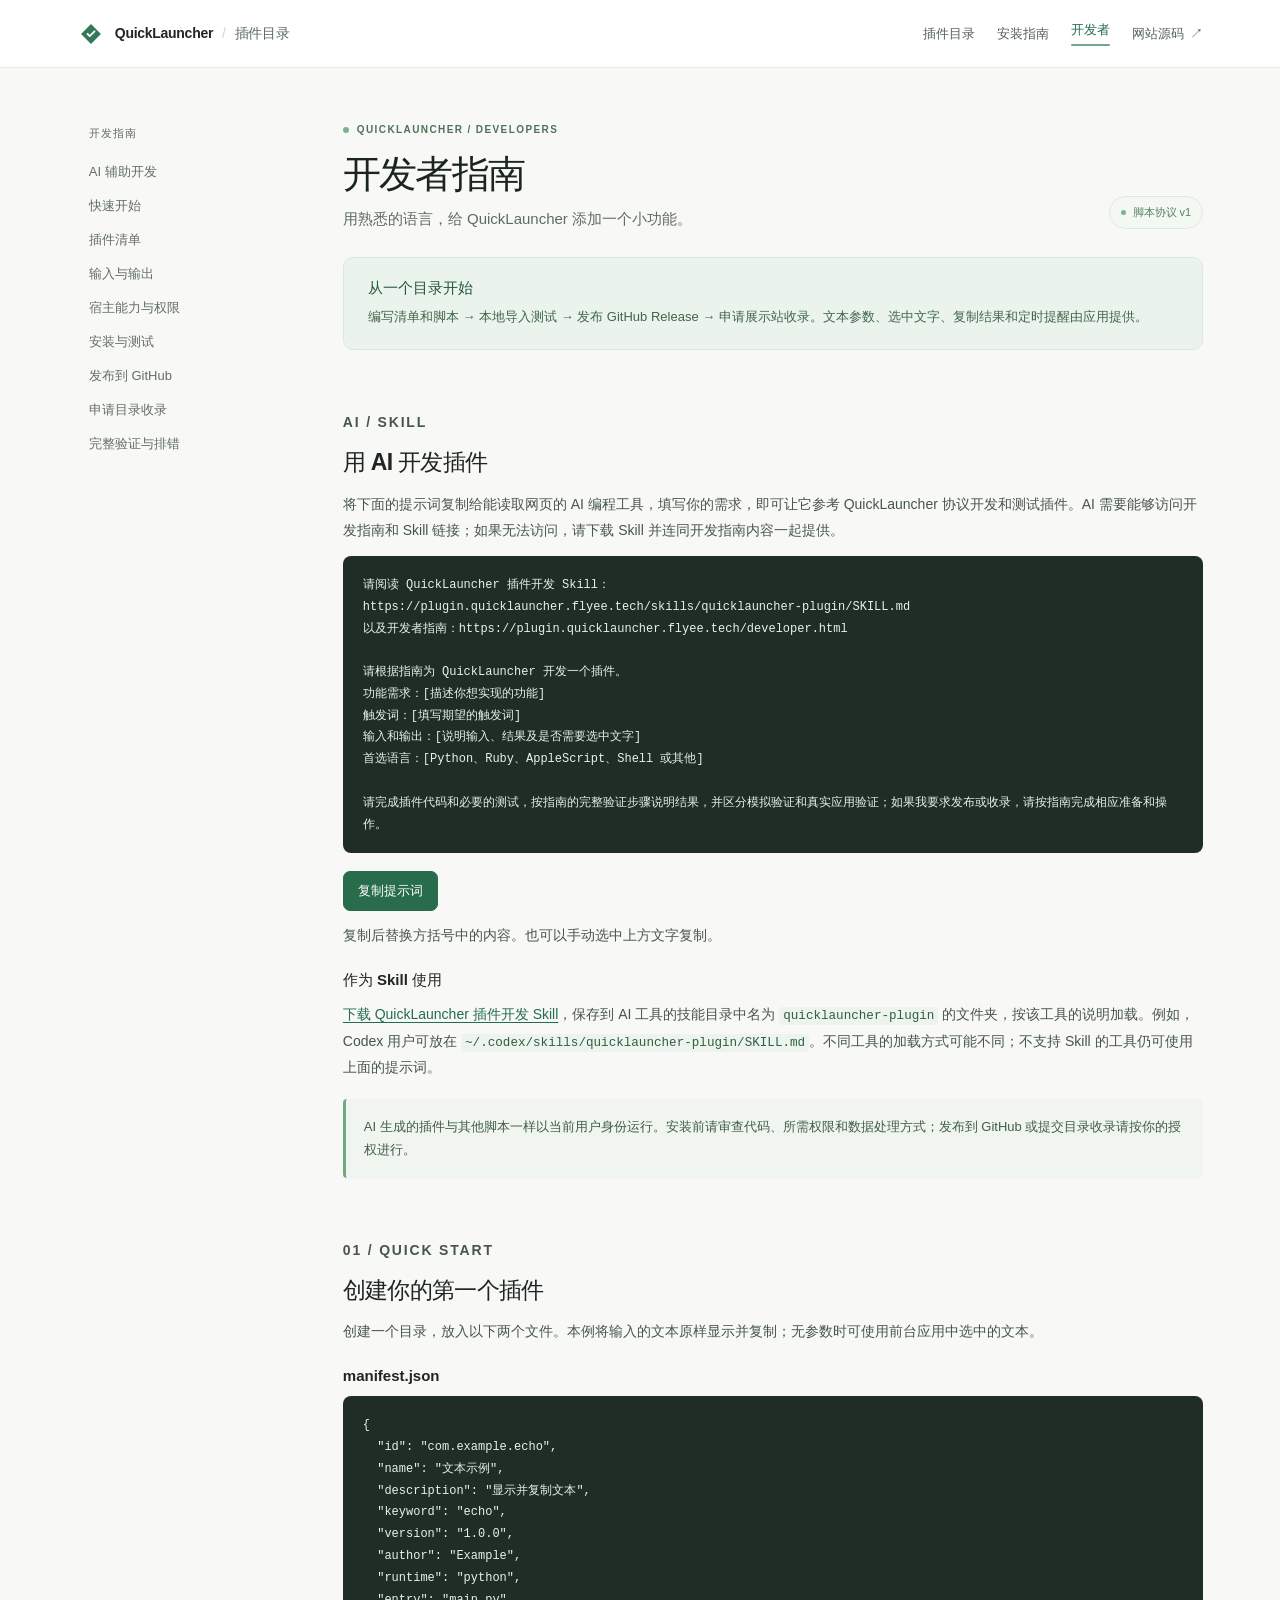
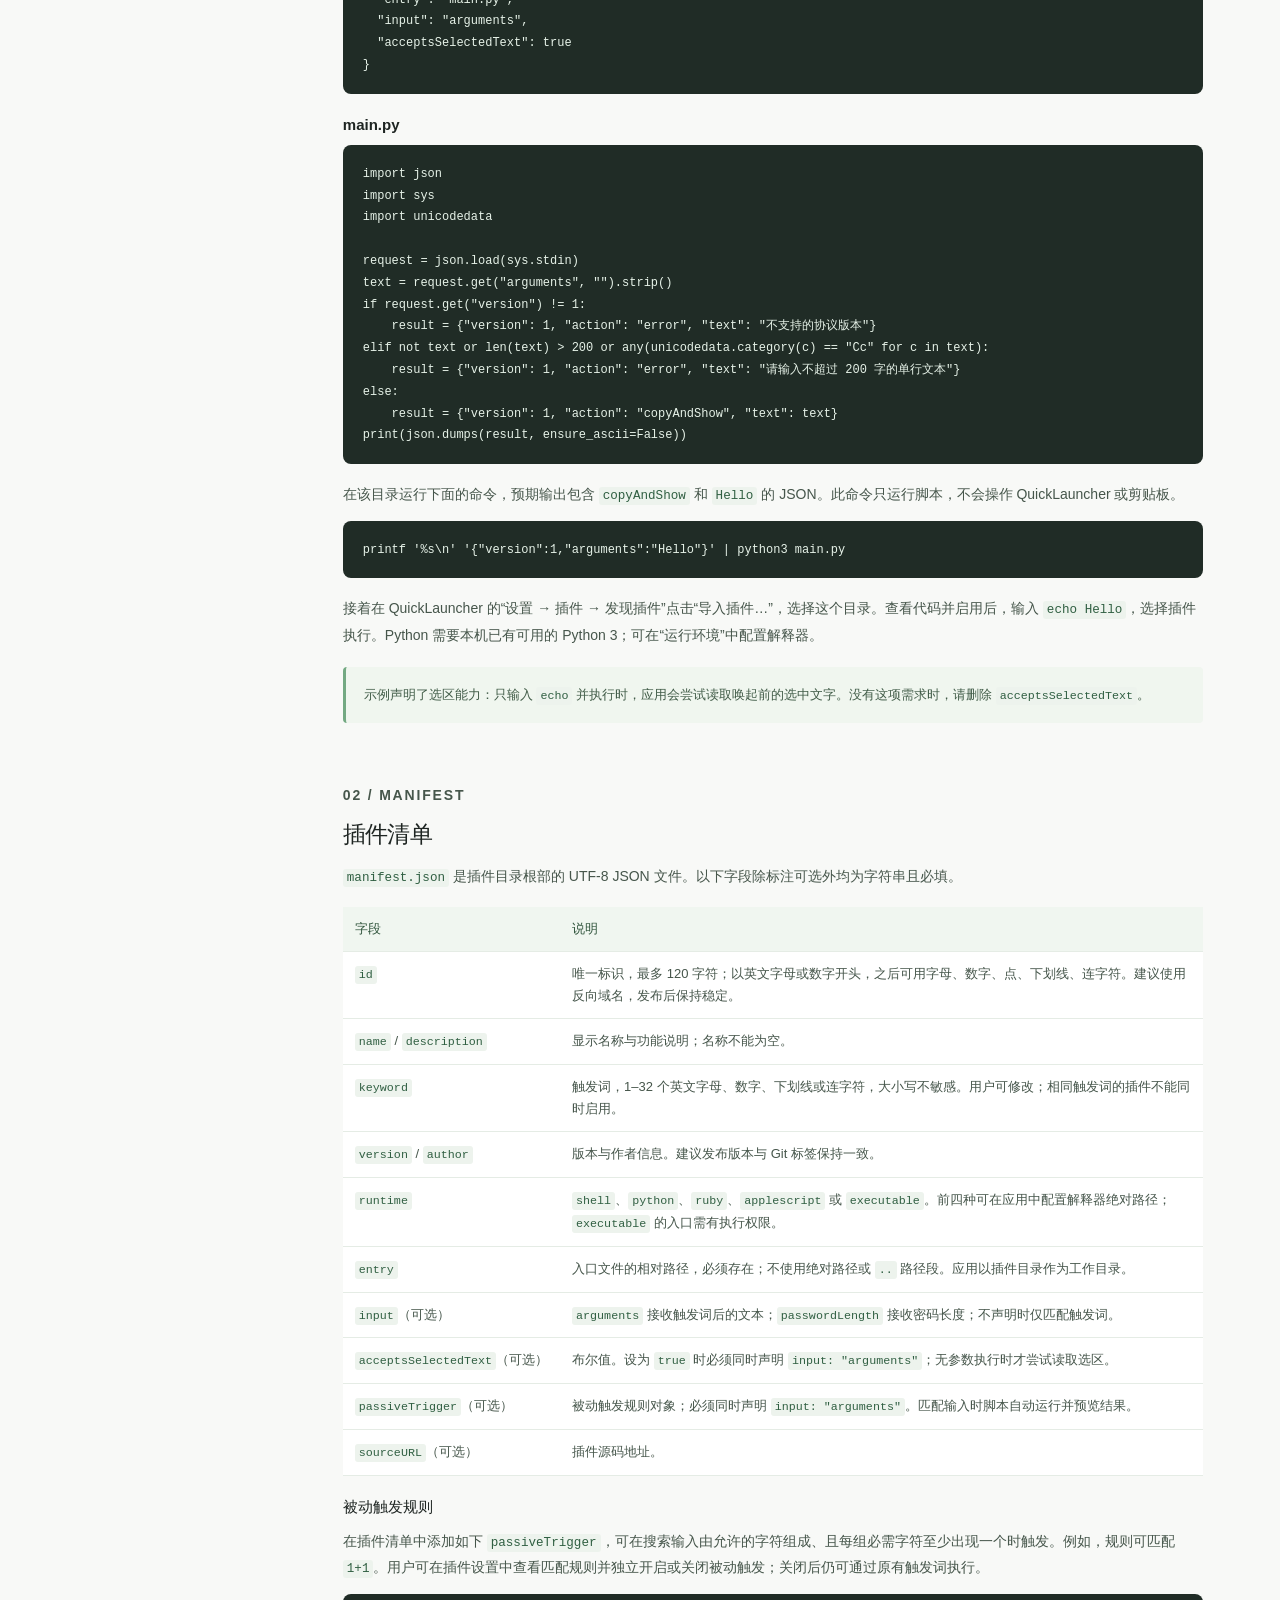
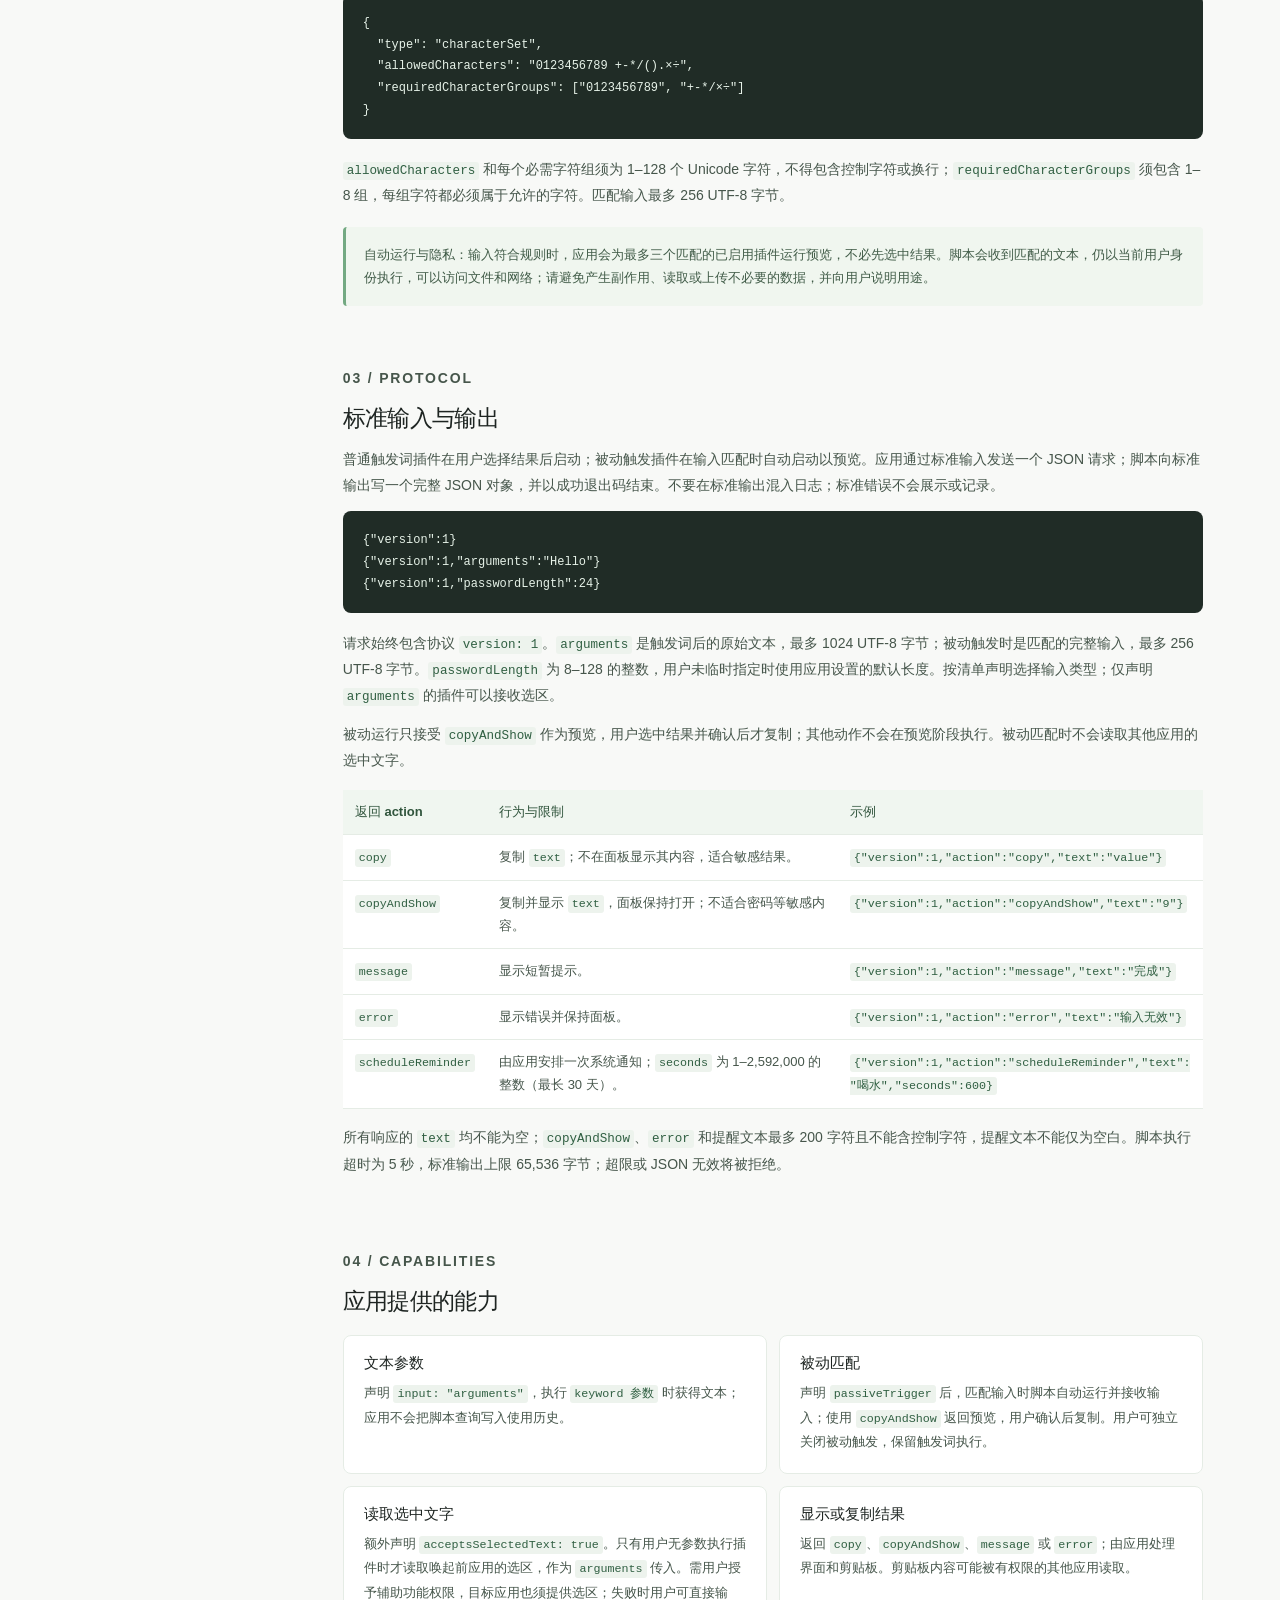
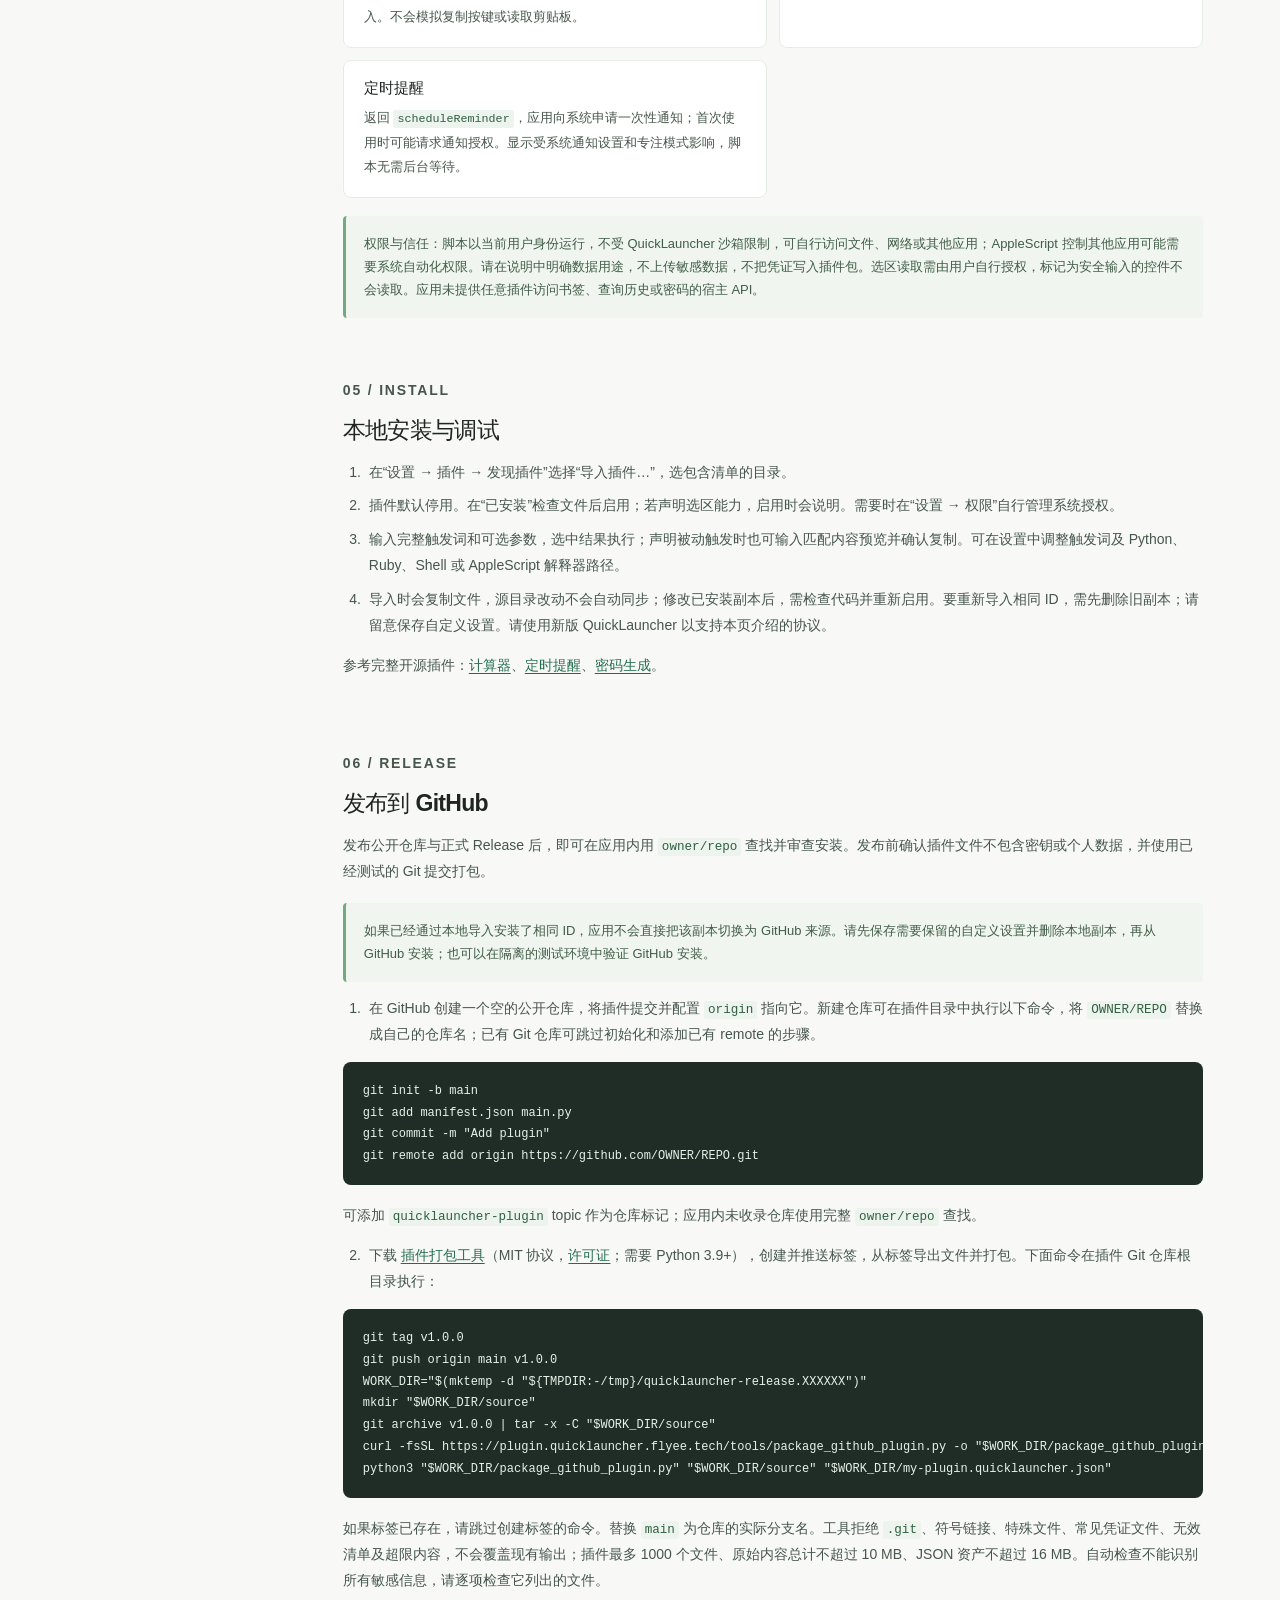
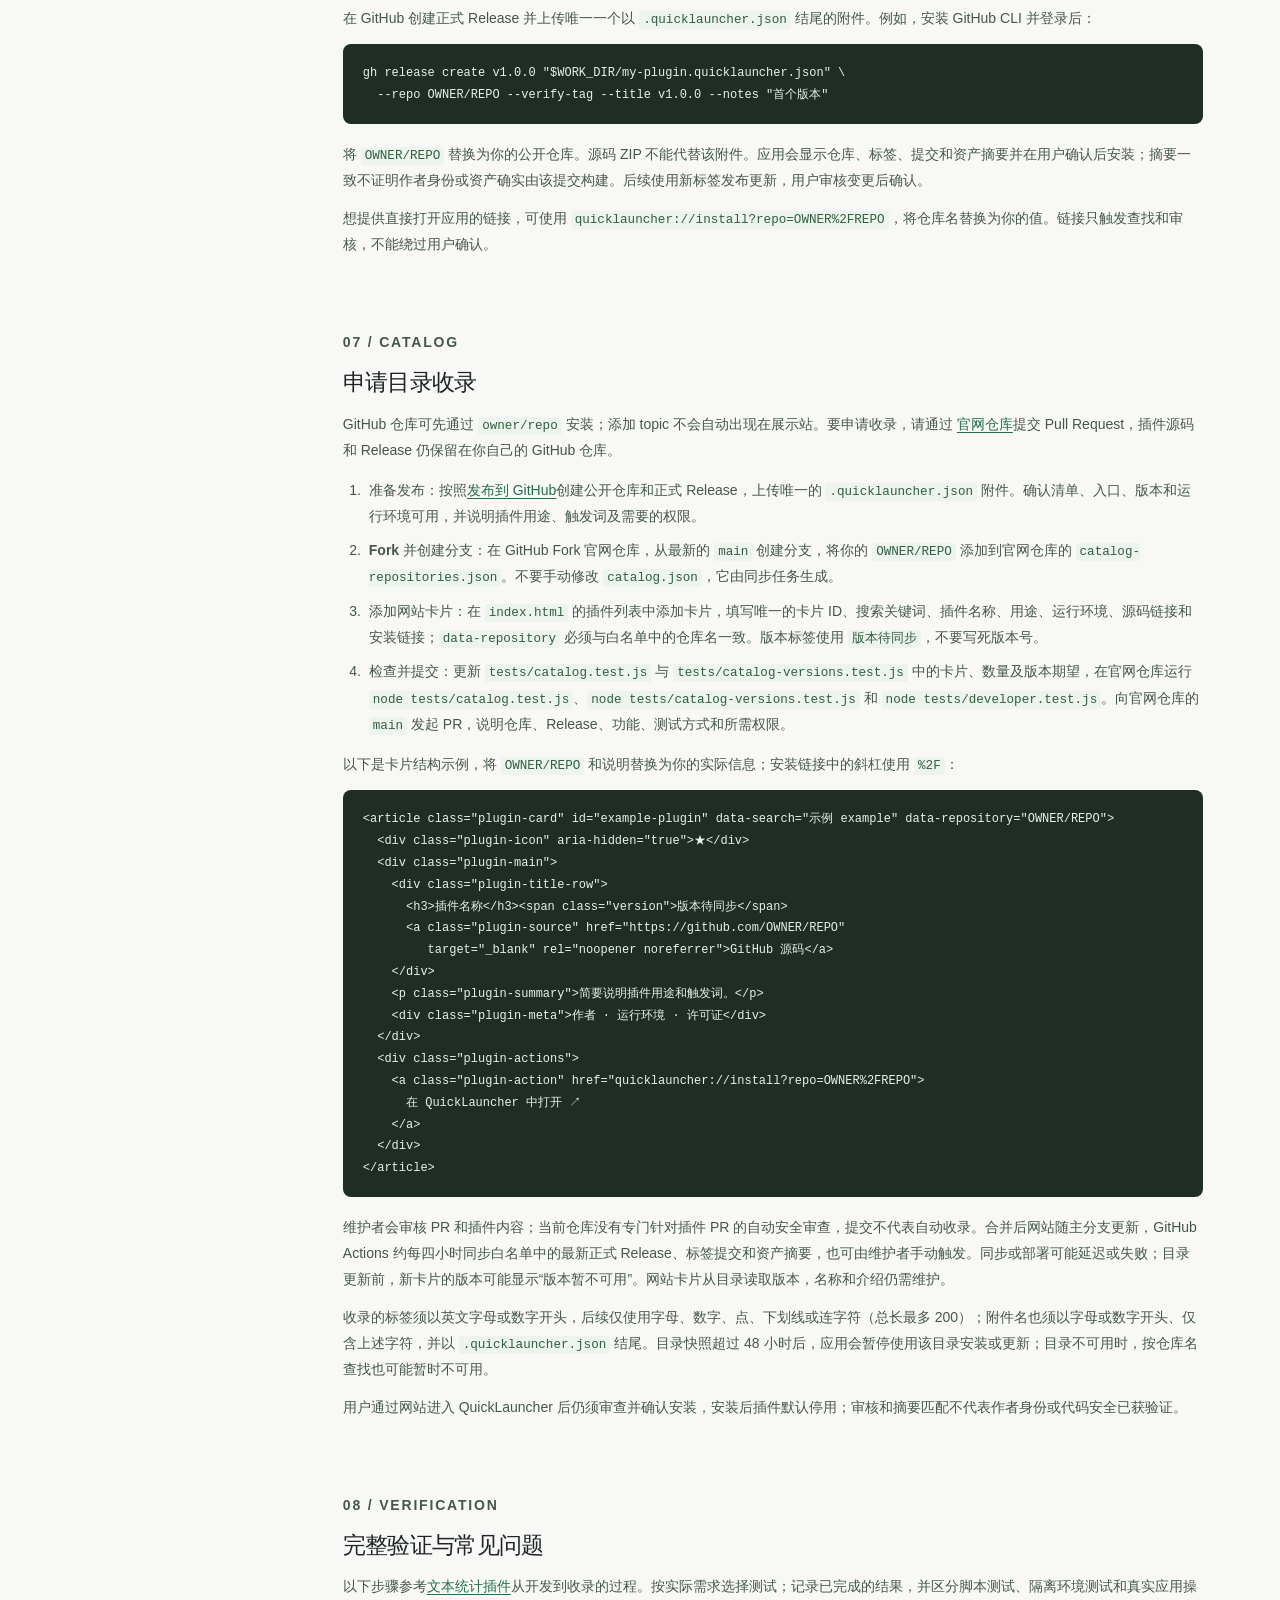
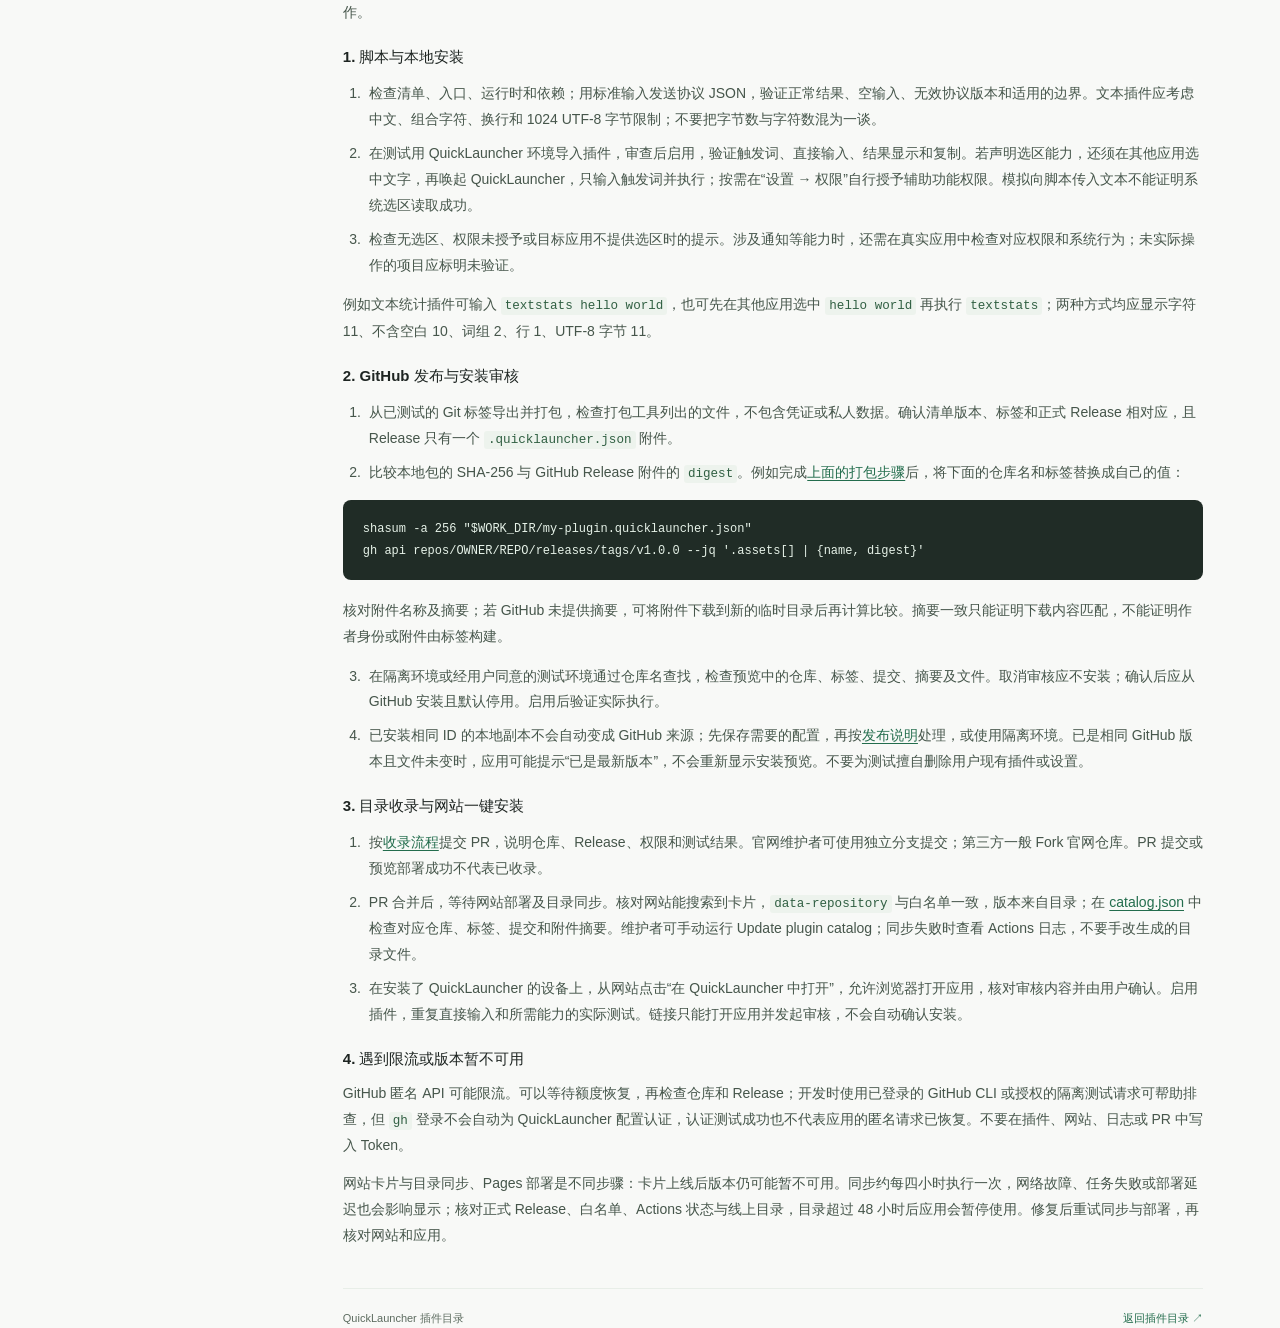
==== commit a53c61da: "docs: explain passive trigger control" ====
--- a/developer.html
+++ b/developer.html
@@ -117,7 +117,7 @@
           <tr><td><code>sourceURL</code>（可选）</td><td>插件源码地址。</td></tr>
         </tbody></table></div>
         <h3>被动触发规则</h3>
-        <p>在插件清单中添加如下 <code>passiveTrigger</code>，可在搜索输入由允许的字符组成、且每组必需字符至少出现一个时触发。例如，规则可匹配 <code>1+1</code>，也可继续通过原有触发词执行。</p>
+        <p>在插件清单中添加如下 <code>passiveTrigger</code>，可在搜索输入由允许的字符组成、且每组必需字符至少出现一个时触发。例如，规则可匹配 <code>1+1</code>。用户可在插件设置中查看匹配规则并独立开启或关闭被动触发；关闭后仍可通过原有触发词执行。</p>
         <pre><code data-example="passive-trigger">{
   "type": "characterSet",
   "allowedCharacters": "0123456789 +-*/().×÷",
@@ -149,7 +149,7 @@
         <p class="section-label">04 / CAPABILITIES</p><h2 id="capabilities-title">应用提供的能力</h2>
         <div class="capability-grid">
           <article><h3>文本参数</h3><p>声明 <code>input: "arguments"</code>，执行 <code>keyword 参数</code> 时获得文本；应用不会把脚本查询写入使用历史。</p></article>
-          <article><h3>被动匹配</h3><p>声明 <code>passiveTrigger</code> 后，匹配输入时脚本自动运行并接收输入；使用 <code>copyAndShow</code> 返回预览，用户确认后复制。</p></article>
+          <article><h3>被动匹配</h3><p>声明 <code>passiveTrigger</code> 后，匹配输入时脚本自动运行并接收输入；使用 <code>copyAndShow</code> 返回预览，用户确认后复制。用户可独立关闭被动触发，保留触发词执行。</p></article>
           <article><h3>读取选中文字</h3><p>额外声明 <code>acceptsSelectedText: true</code>。只有用户无参数执行插件时才读取唤起前应用的选区，作为 <code>arguments</code> 传入。需用户授予辅助功能权限，目标应用也须提供选区；失败时用户可直接输入。不会模拟复制按键或读取剪贴板。</p></article>
           <article><h3>显示或复制结果</h3><p>返回 <code>copy</code>、<code>copyAndShow</code>、<code>message</code> 或 <code>error</code>；由应用处理界面和剪贴板。剪贴板内容可能被有权限的其他应用读取。</p></article>
           <article><h3>定时提醒</h3><p>返回 <code>scheduleReminder</code>，应用向系统申请一次性通知；首次使用时可能请求通知授权。显示受系统通知设置和专注模式影响，脚本无需后台等待。</p></article>
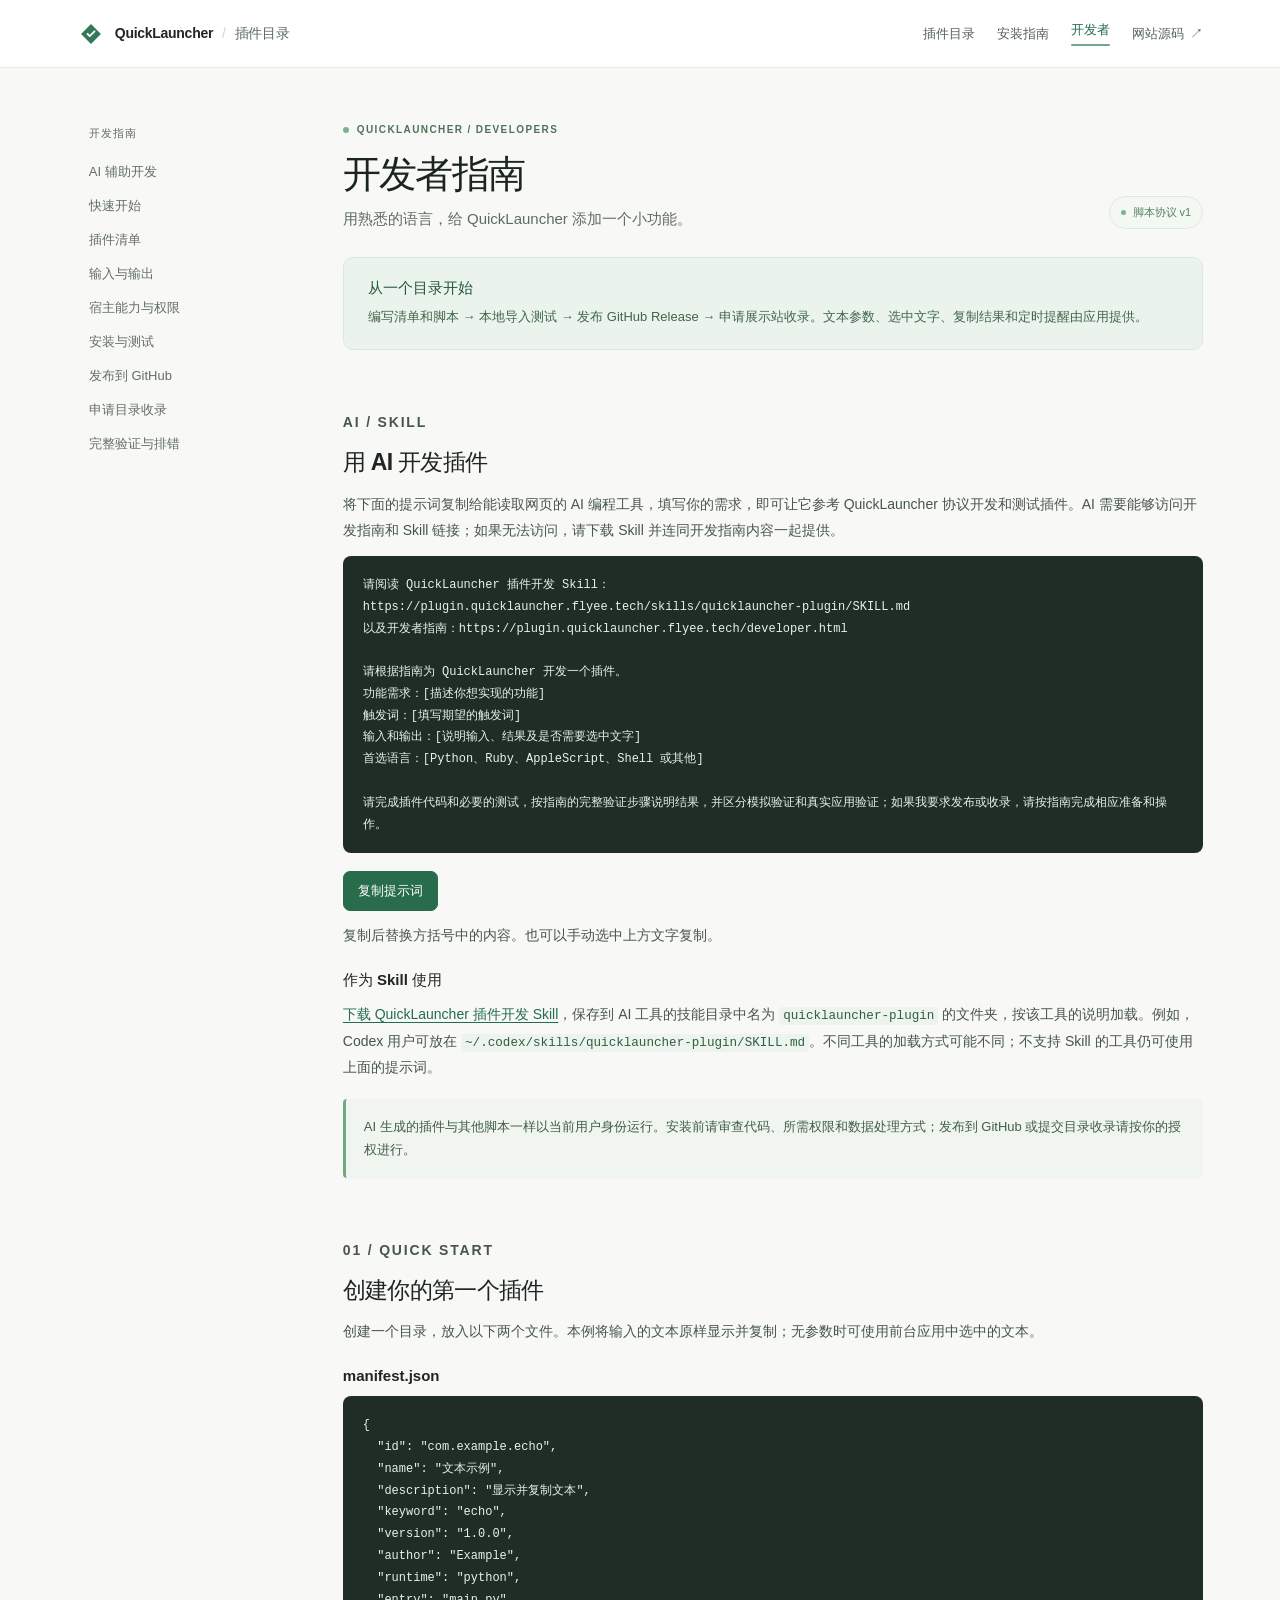
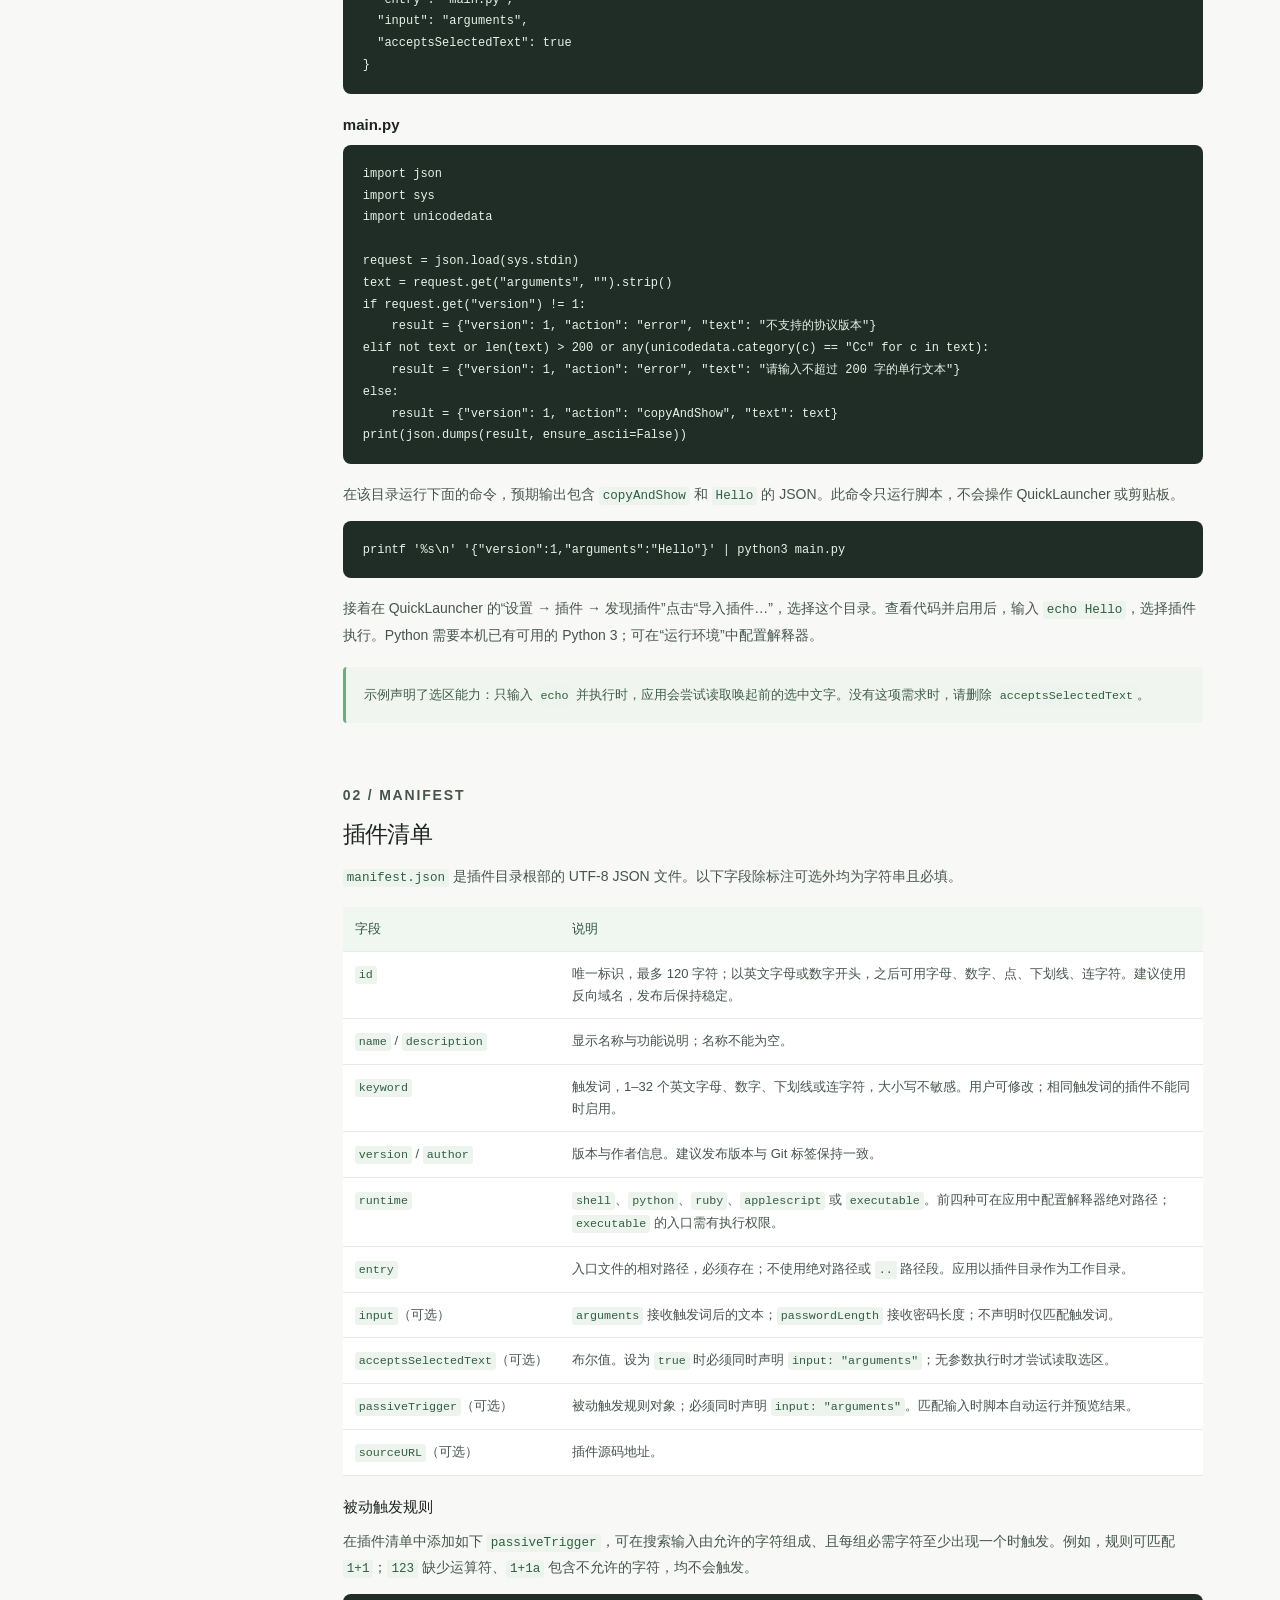
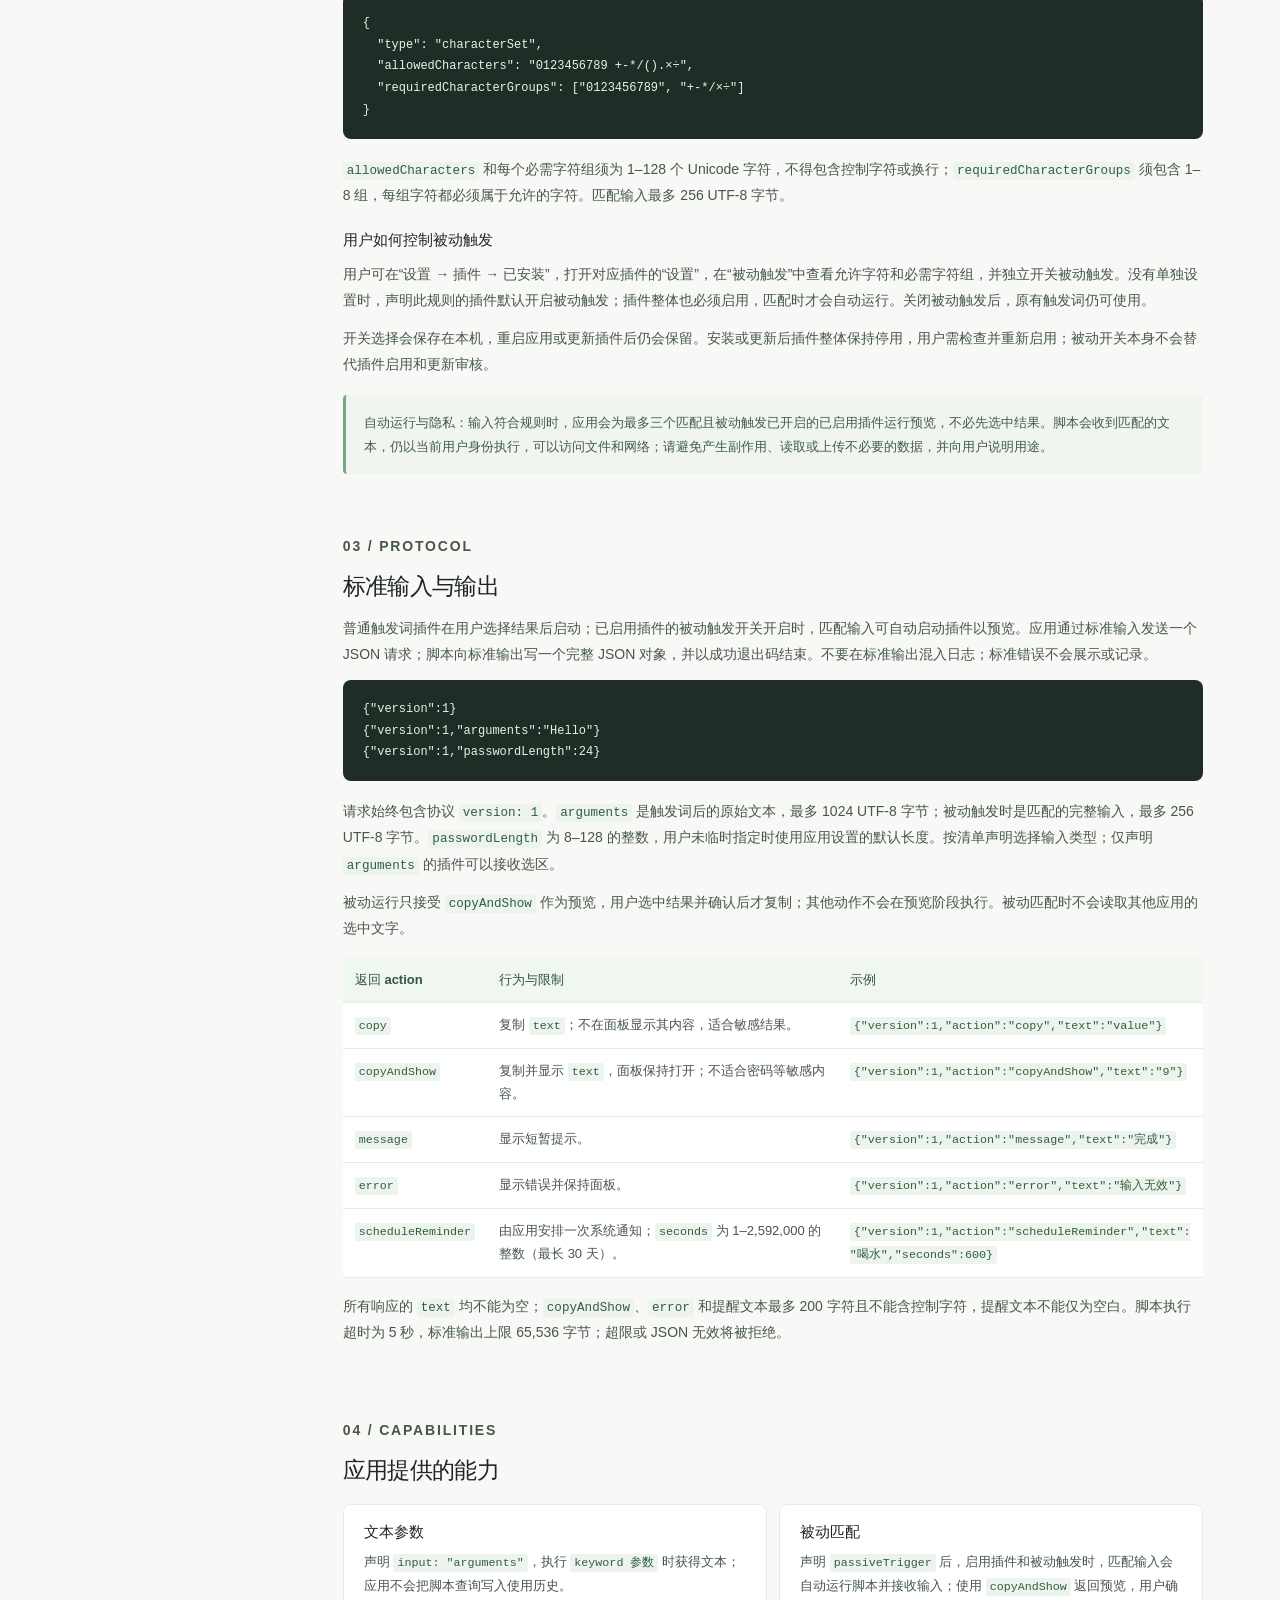
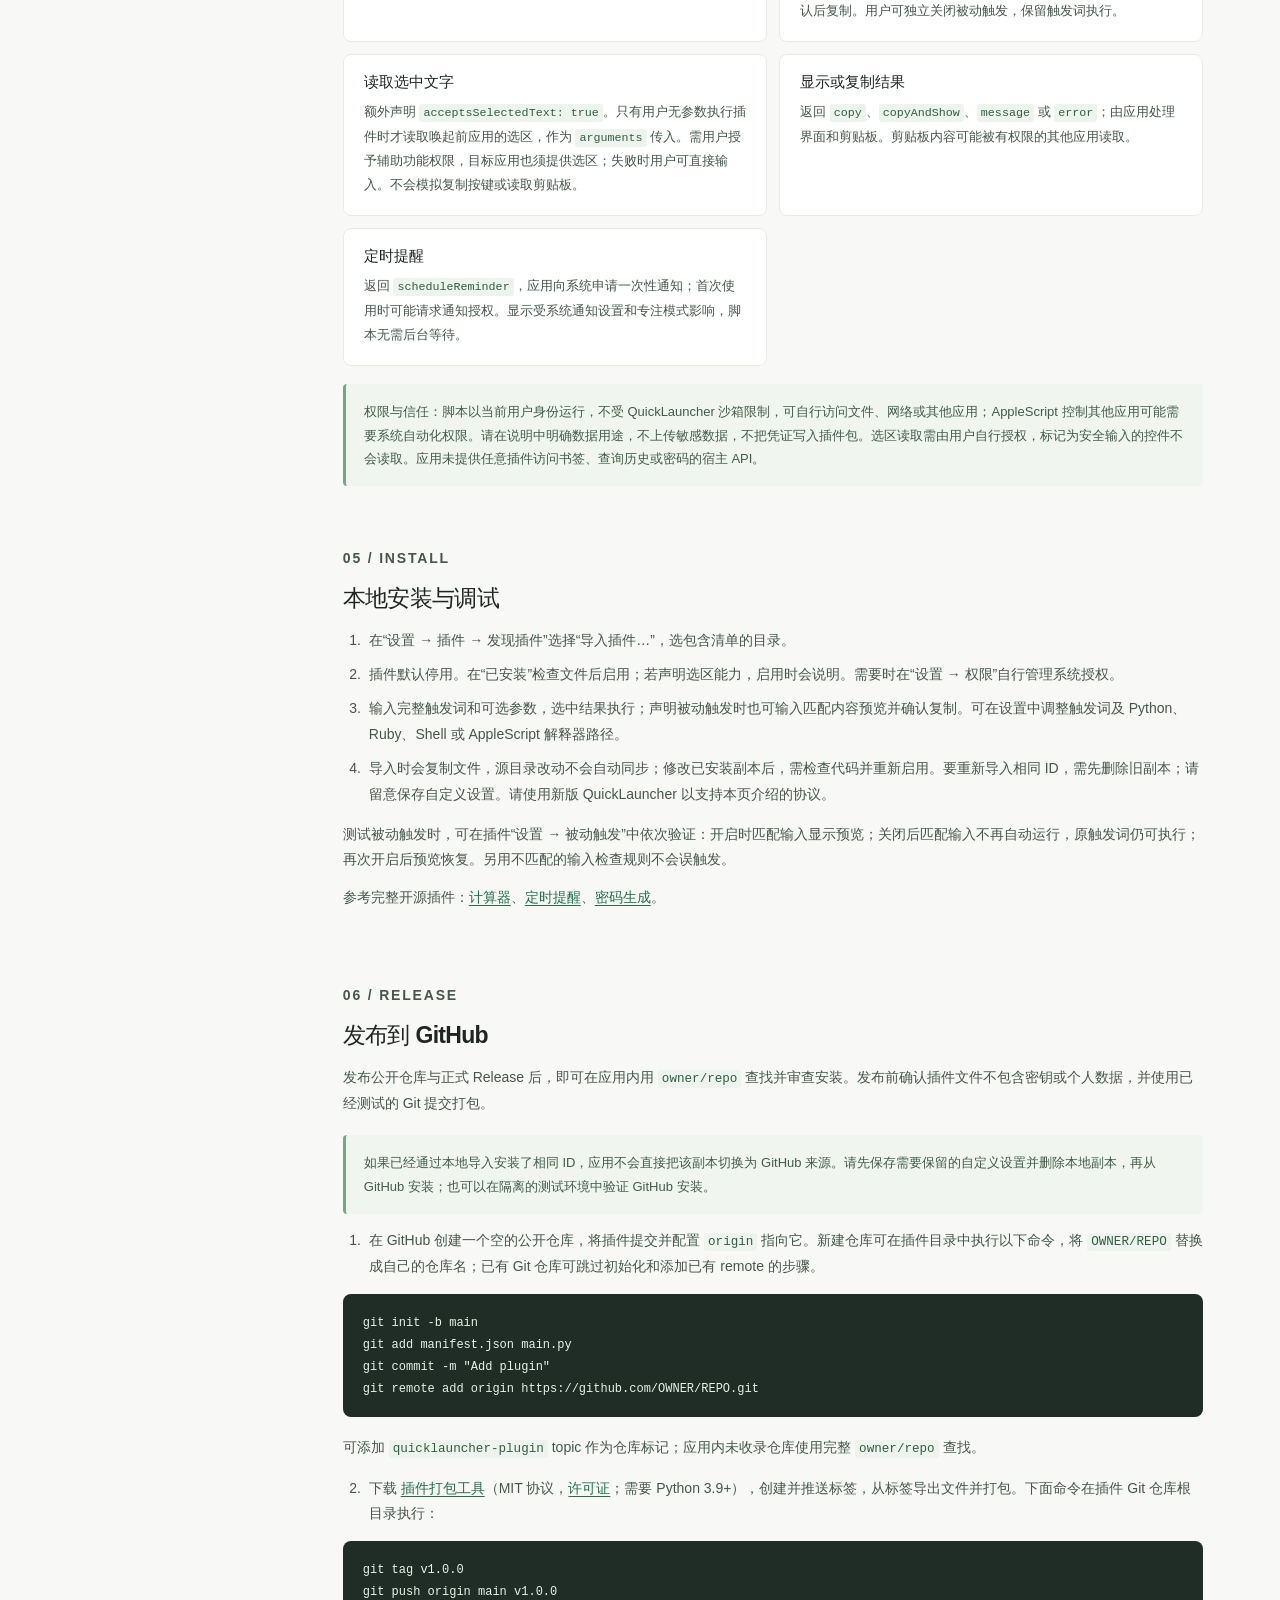
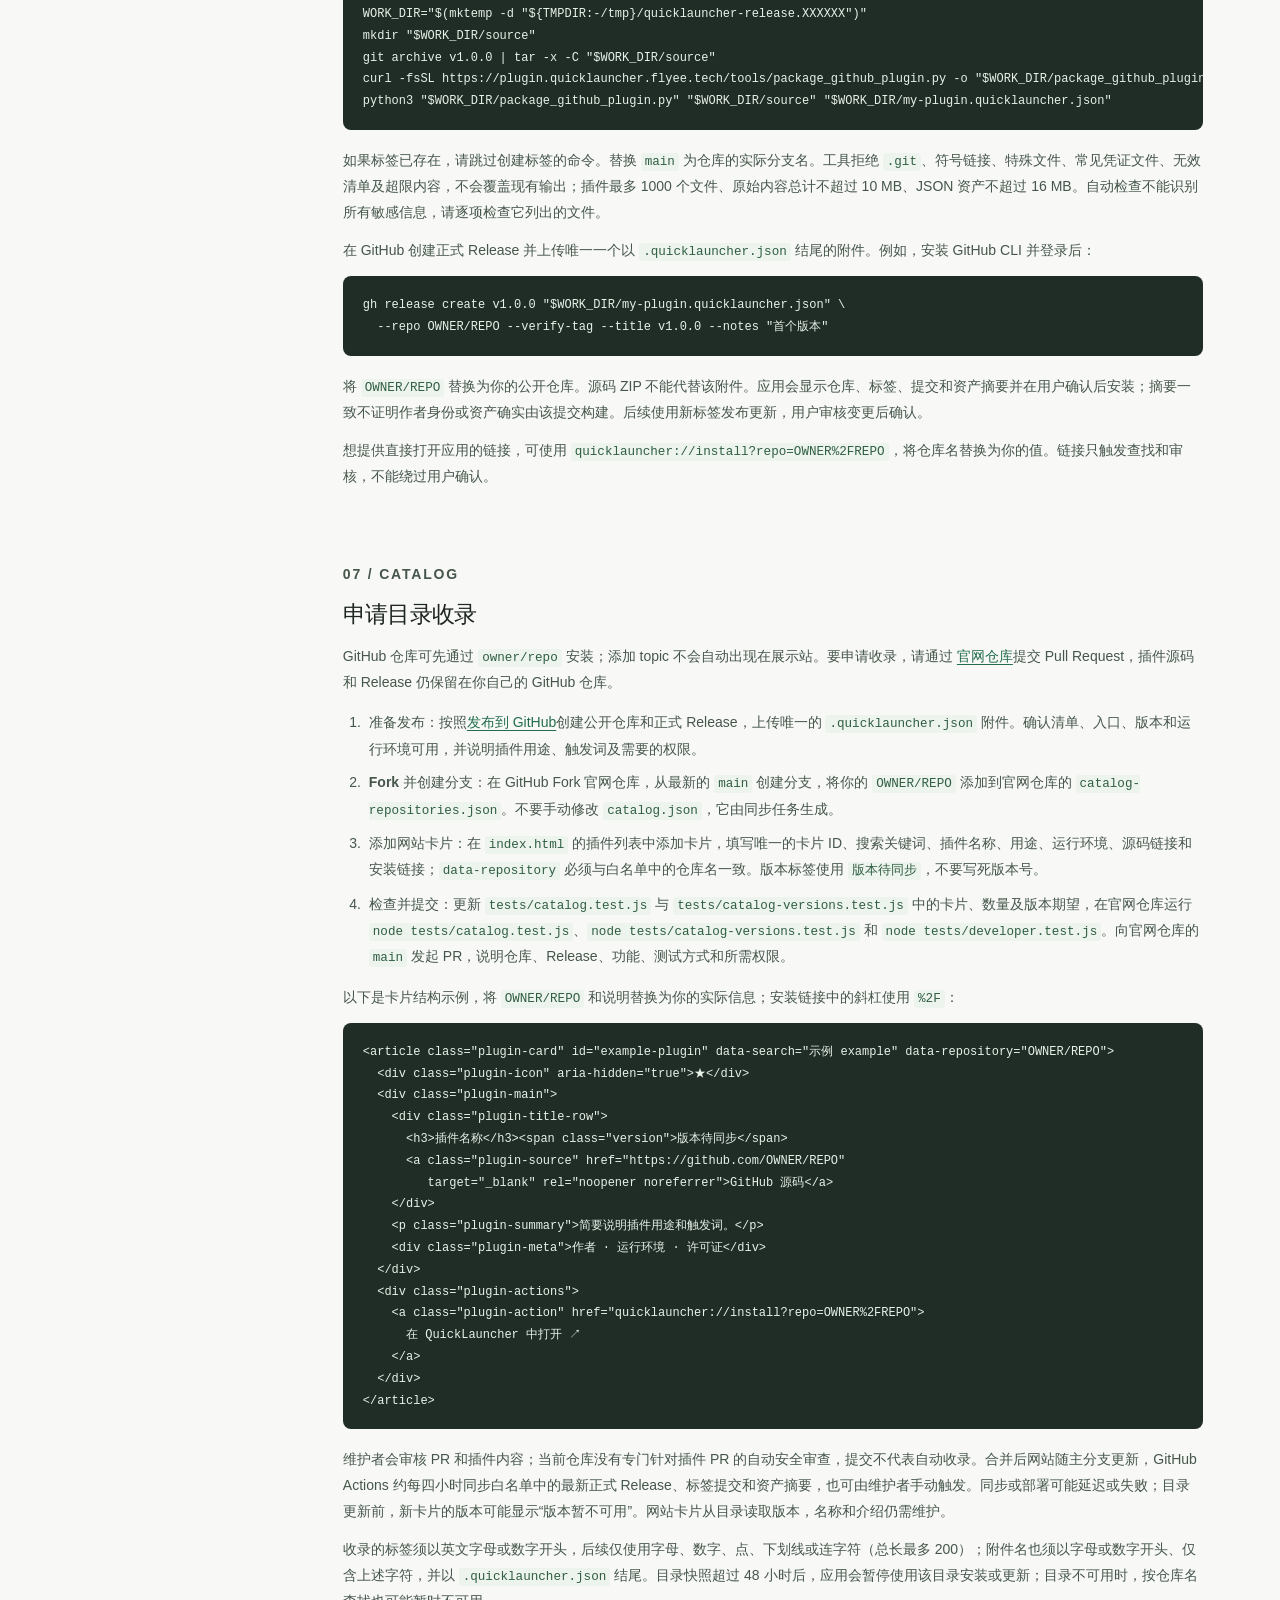
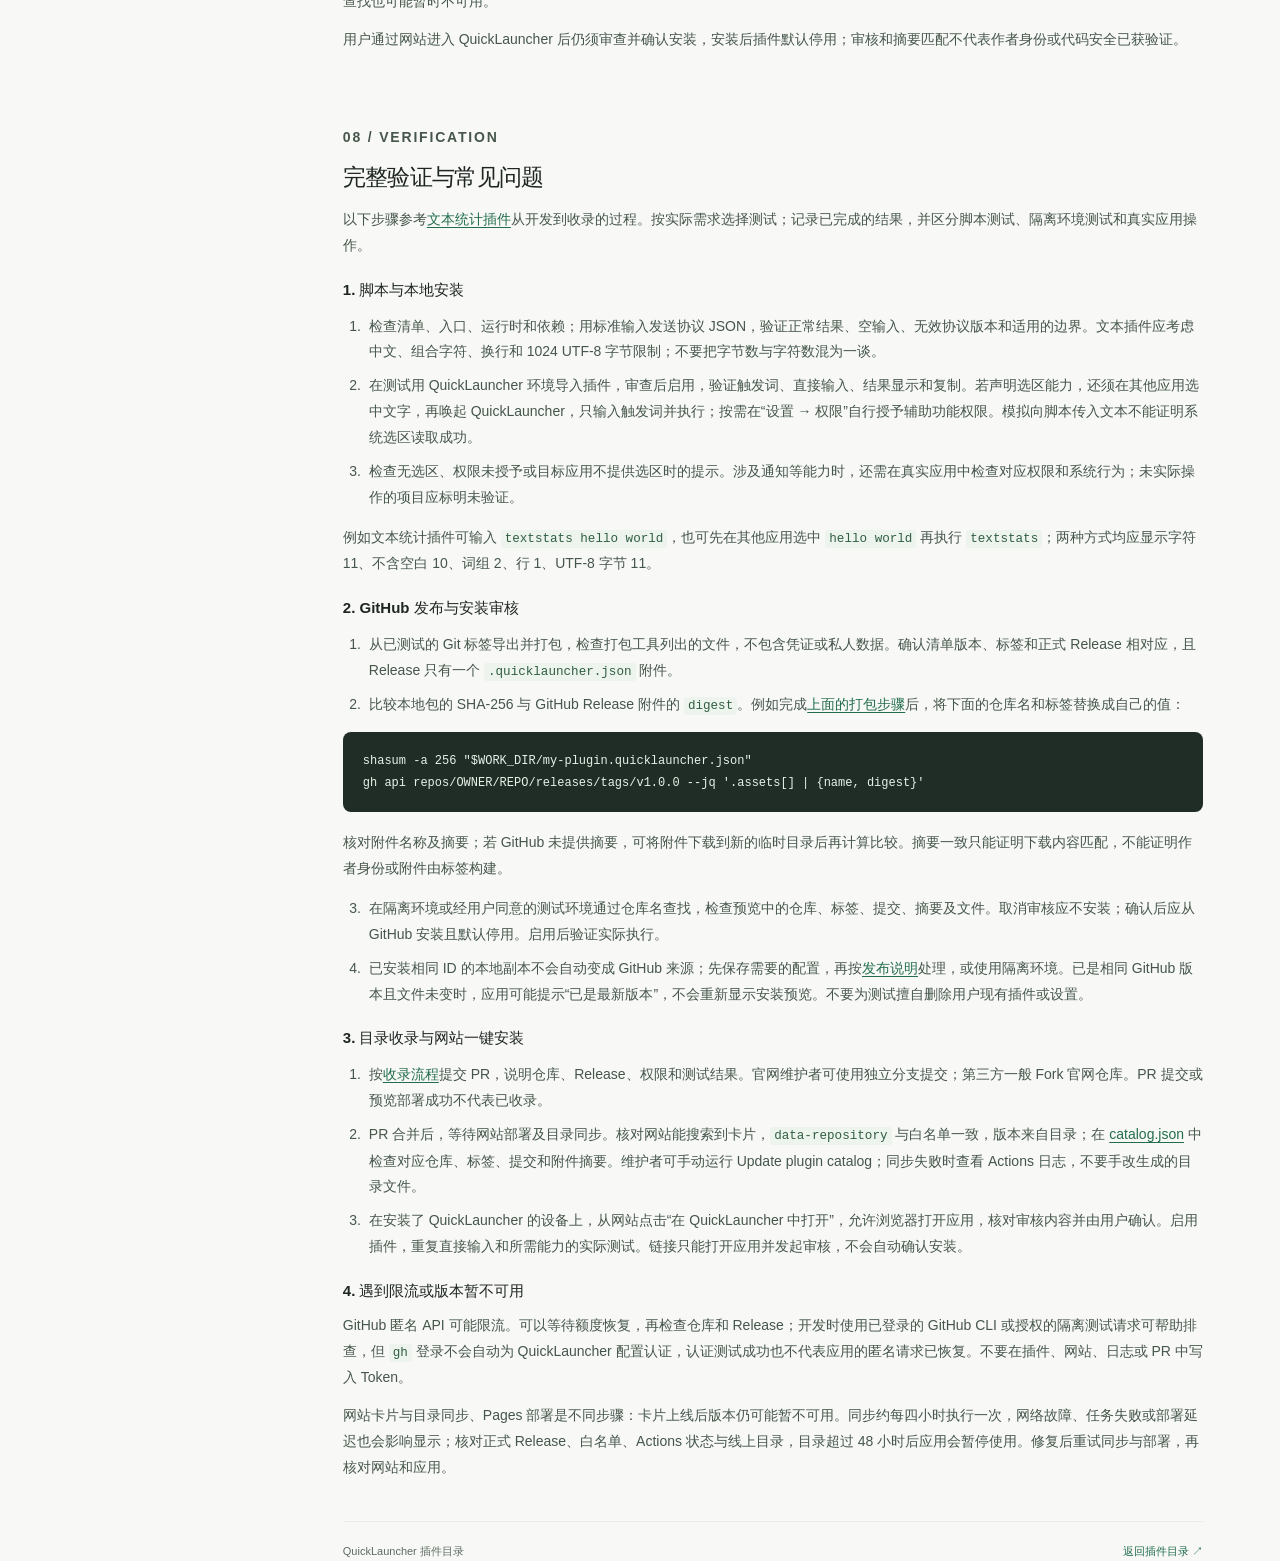
==== commit 908973fa: "docs: clarify passive trigger controls" ====
--- a/developer.html
+++ b/developer.html
@@ -117,19 +117,22 @@
           <tr><td><code>sourceURL</code>（可选）</td><td>插件源码地址。</td></tr>
         </tbody></table></div>
         <h3>被动触发规则</h3>
-        <p>在插件清单中添加如下 <code>passiveTrigger</code>，可在搜索输入由允许的字符组成、且每组必需字符至少出现一个时触发。例如，规则可匹配 <code>1+1</code>。用户可在插件设置中查看匹配规则并独立开启或关闭被动触发；关闭后仍可通过原有触发词执行。</p>
+        <p>在插件清单中添加如下 <code>passiveTrigger</code>，可在搜索输入由允许的字符组成、且每组必需字符至少出现一个时触发。例如，规则可匹配 <code>1+1</code>；<code>123</code> 缺少运算符、<code>1+1a</code> 包含不允许的字符，均不会触发。</p>
         <pre><code data-example="passive-trigger">{
   "type": "characterSet",
   "allowedCharacters": "0123456789 +-*/().×÷",
   "requiredCharacterGroups": ["0123456789", "+-*/×÷"]
 }</code></pre>
         <p><code>allowedCharacters</code> 和每个必需字符组须为 1–128 个 Unicode 字符，不得包含控制字符或换行；<code>requiredCharacterGroups</code> 须包含 1–8 组，每组字符都必须属于允许的字符。匹配输入最多 256 UTF-8 字节。</p>
-        <div class="docs-note"><strong>自动运行与隐私：</strong>输入符合规则时，应用会为最多三个匹配的已启用插件运行预览，不必先选中结果。脚本会收到匹配的文本，仍以当前用户身份执行，可以访问文件和网络；请避免产生副作用、读取或上传不必要的数据，并向用户说明用途。</div>
+        <h3>用户如何控制被动触发</h3>
+        <p>用户可在“设置 → 插件 → 已安装”，打开对应插件的“设置”，在“被动触发”中查看允许字符和必需字符组，并独立开关被动触发。没有单独设置时，声明此规则的插件默认开启被动触发；插件整体也必须启用，匹配时才会自动运行。关闭被动触发后，原有触发词仍可使用。</p>
+        <p>开关选择会保存在本机，重启应用或更新插件后仍会保留。安装或更新后插件整体保持停用，用户需检查并重新启用；被动开关本身不会替代插件启用和更新审核。</p>
+        <div class="docs-note"><strong>自动运行与隐私：</strong>输入符合规则时，应用会为最多三个匹配且被动触发已开启的已启用插件运行预览，不必先选中结果。脚本会收到匹配的文本，仍以当前用户身份执行，可以访问文件和网络；请避免产生副作用、读取或上传不必要的数据，并向用户说明用途。</div>
       </section>
 
       <section class="docs-section" id="protocol" aria-labelledby="protocol-title">
         <p class="section-label">03 / PROTOCOL</p><h2 id="protocol-title">标准输入与输出</h2>
-        <p>普通触发词插件在用户选择结果后启动；被动触发插件在输入匹配时自动启动以预览。应用通过标准输入发送一个 JSON 请求；脚本向标准输出写一个完整 JSON 对象，并以成功退出码结束。不要在标准输出混入日志；标准错误不会展示或记录。</p>
+        <p>普通触发词插件在用户选择结果后启动；已启用插件的被动触发开关开启时，匹配输入可自动启动插件以预览。应用通过标准输入发送一个 JSON 请求；脚本向标准输出写一个完整 JSON 对象，并以成功退出码结束。不要在标准输出混入日志；标准错误不会展示或记录。</p>
         <pre><code>{"version":1}
 {"version":1,"arguments":"Hello"}
 {"version":1,"passwordLength":24}</code></pre>
@@ -149,7 +152,7 @@
         <p class="section-label">04 / CAPABILITIES</p><h2 id="capabilities-title">应用提供的能力</h2>
         <div class="capability-grid">
           <article><h3>文本参数</h3><p>声明 <code>input: "arguments"</code>，执行 <code>keyword 参数</code> 时获得文本；应用不会把脚本查询写入使用历史。</p></article>
-          <article><h3>被动匹配</h3><p>声明 <code>passiveTrigger</code> 后，匹配输入时脚本自动运行并接收输入；使用 <code>copyAndShow</code> 返回预览，用户确认后复制。用户可独立关闭被动触发，保留触发词执行。</p></article>
+          <article><h3>被动匹配</h3><p>声明 <code>passiveTrigger</code> 后，启用插件和被动触发时，匹配输入会自动运行脚本并接收输入；使用 <code>copyAndShow</code> 返回预览，用户确认后复制。用户可独立关闭被动触发，保留触发词执行。</p></article>
           <article><h3>读取选中文字</h3><p>额外声明 <code>acceptsSelectedText: true</code>。只有用户无参数执行插件时才读取唤起前应用的选区，作为 <code>arguments</code> 传入。需用户授予辅助功能权限，目标应用也须提供选区；失败时用户可直接输入。不会模拟复制按键或读取剪贴板。</p></article>
           <article><h3>显示或复制结果</h3><p>返回 <code>copy</code>、<code>copyAndShow</code>、<code>message</code> 或 <code>error</code>；由应用处理界面和剪贴板。剪贴板内容可能被有权限的其他应用读取。</p></article>
           <article><h3>定时提醒</h3><p>返回 <code>scheduleReminder</code>，应用向系统申请一次性通知；首次使用时可能请求通知授权。显示受系统通知设置和专注模式影响，脚本无需后台等待。</p></article>
@@ -160,6 +163,7 @@
       <section class="docs-section" id="install" aria-labelledby="install-title">
         <p class="section-label">05 / INSTALL</p><h2 id="install-title">本地安装与调试</h2>
         <ol class="docs-list"><li>在“设置 → 插件 → 发现插件”选择“导入插件…”，选包含清单的目录。</li><li>插件默认停用。在“已安装”检查文件后启用；若声明选区能力，启用时会说明。需要时在“设置 → 权限”自行管理系统授权。</li><li>输入完整触发词和可选参数，选中结果执行；声明被动触发时也可输入匹配内容预览并确认复制。可在设置中调整触发词及 Python、Ruby、Shell 或 AppleScript 解释器路径。</li><li>导入时会复制文件，源目录改动不会自动同步；修改已安装副本后，需检查代码并重新启用。要重新导入相同 ID，需先删除旧副本；请留意保存自定义设置。请使用新版 QuickLauncher 以支持本页介绍的协议。</li></ol>
+        <p>测试被动触发时，可在插件“设置 → 被动触发”中依次验证：开启时匹配输入显示预览；关闭后匹配输入不再自动运行，原触发词仍可执行；再次开启后预览恢复。另用不匹配的输入检查规则不会误触发。</p>
         <p>参考完整开源插件：<a href="https://github.com/peiel/quicklauncher-calculator-plugin">计算器</a>、<a href="https://github.com/peiel/quicklauncher-reminder-plugin">定时提醒</a>、<a href="https://github.com/peiel/quicklauncher-password-plugin">密码生成</a>。</p>
       </section>
 
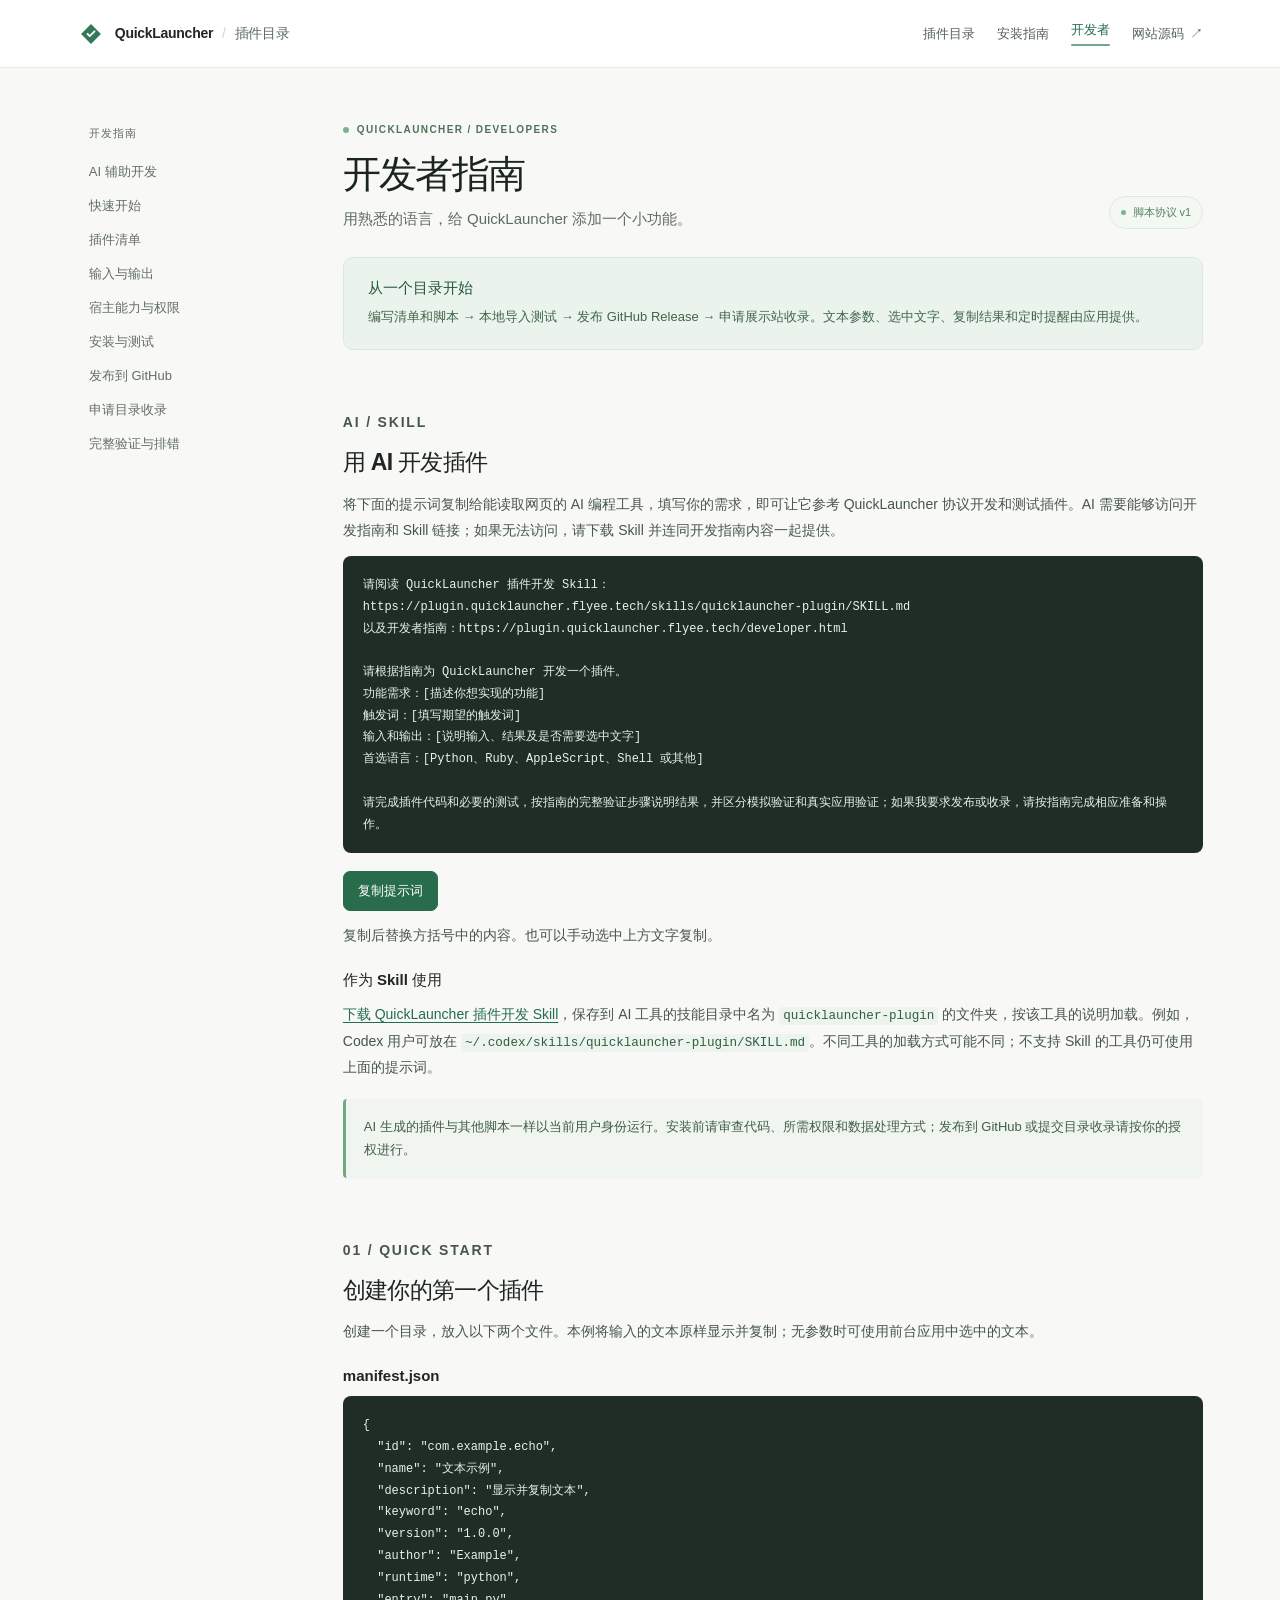
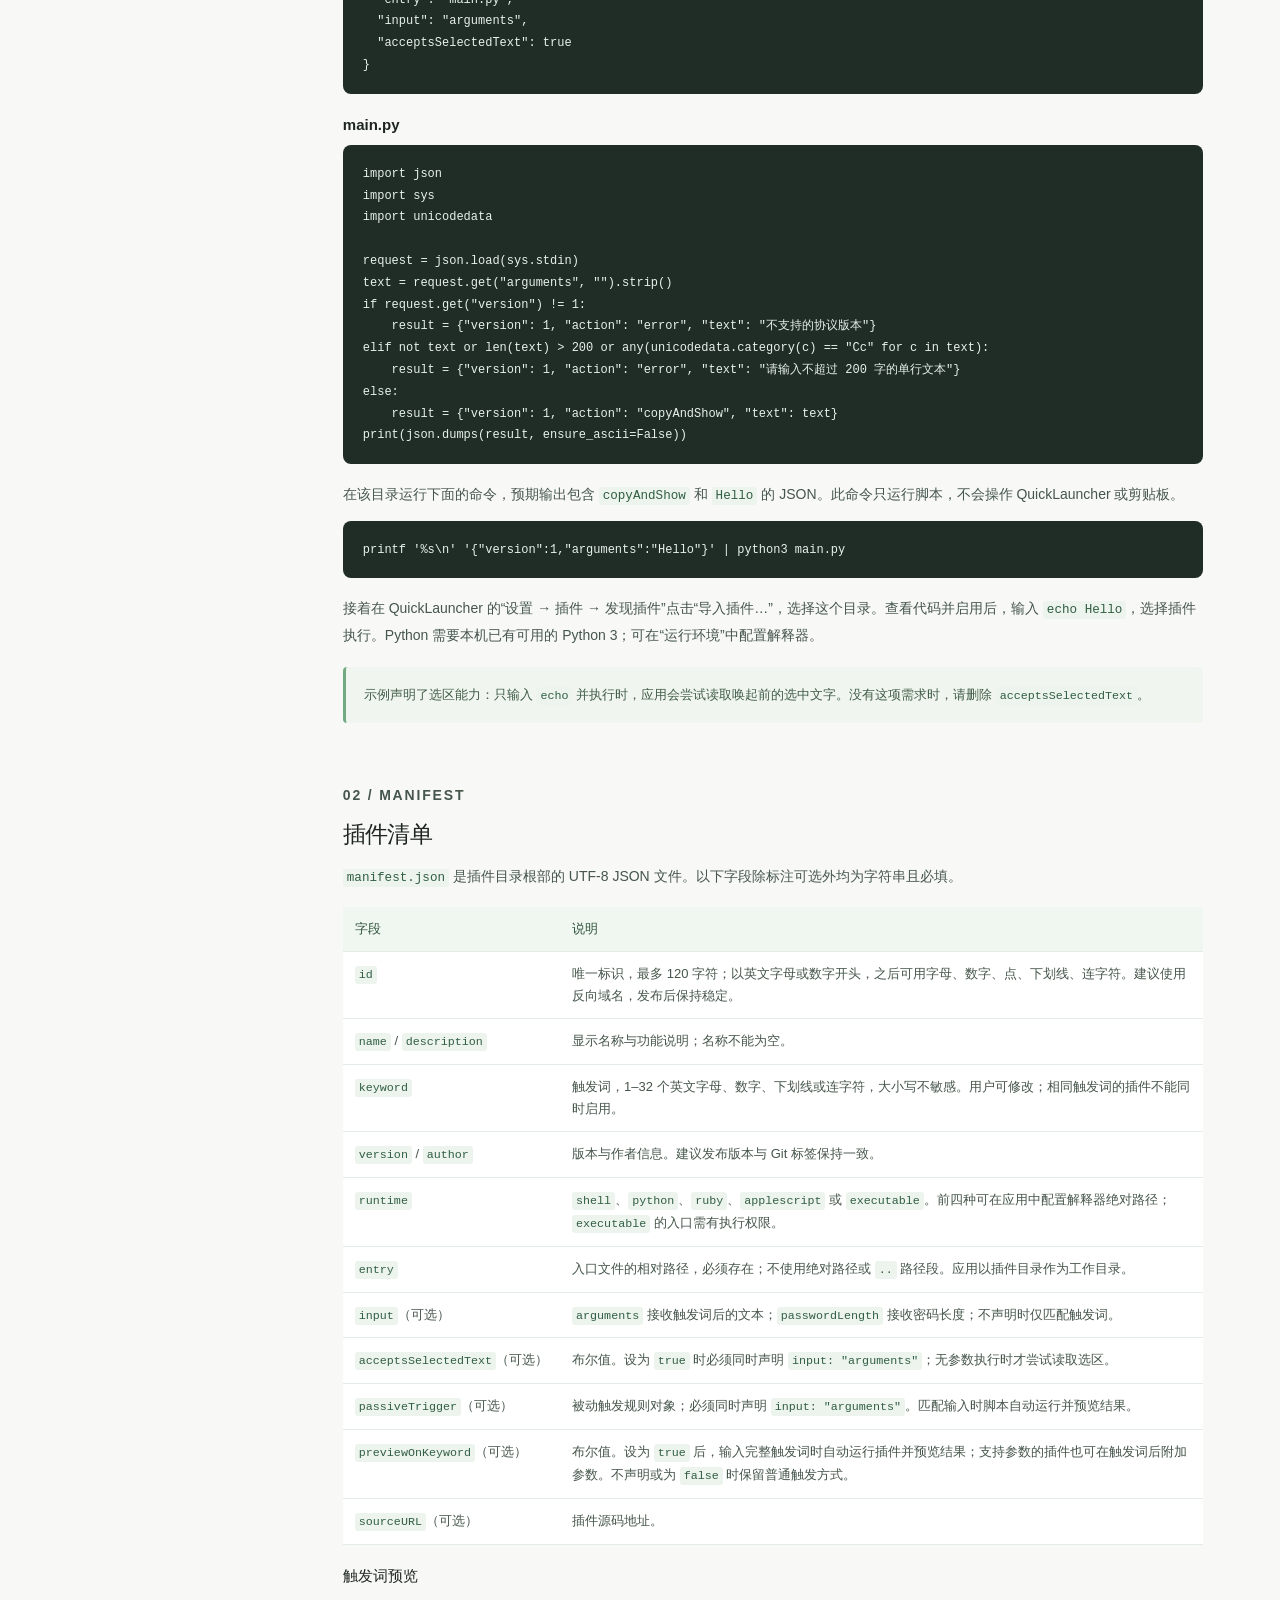
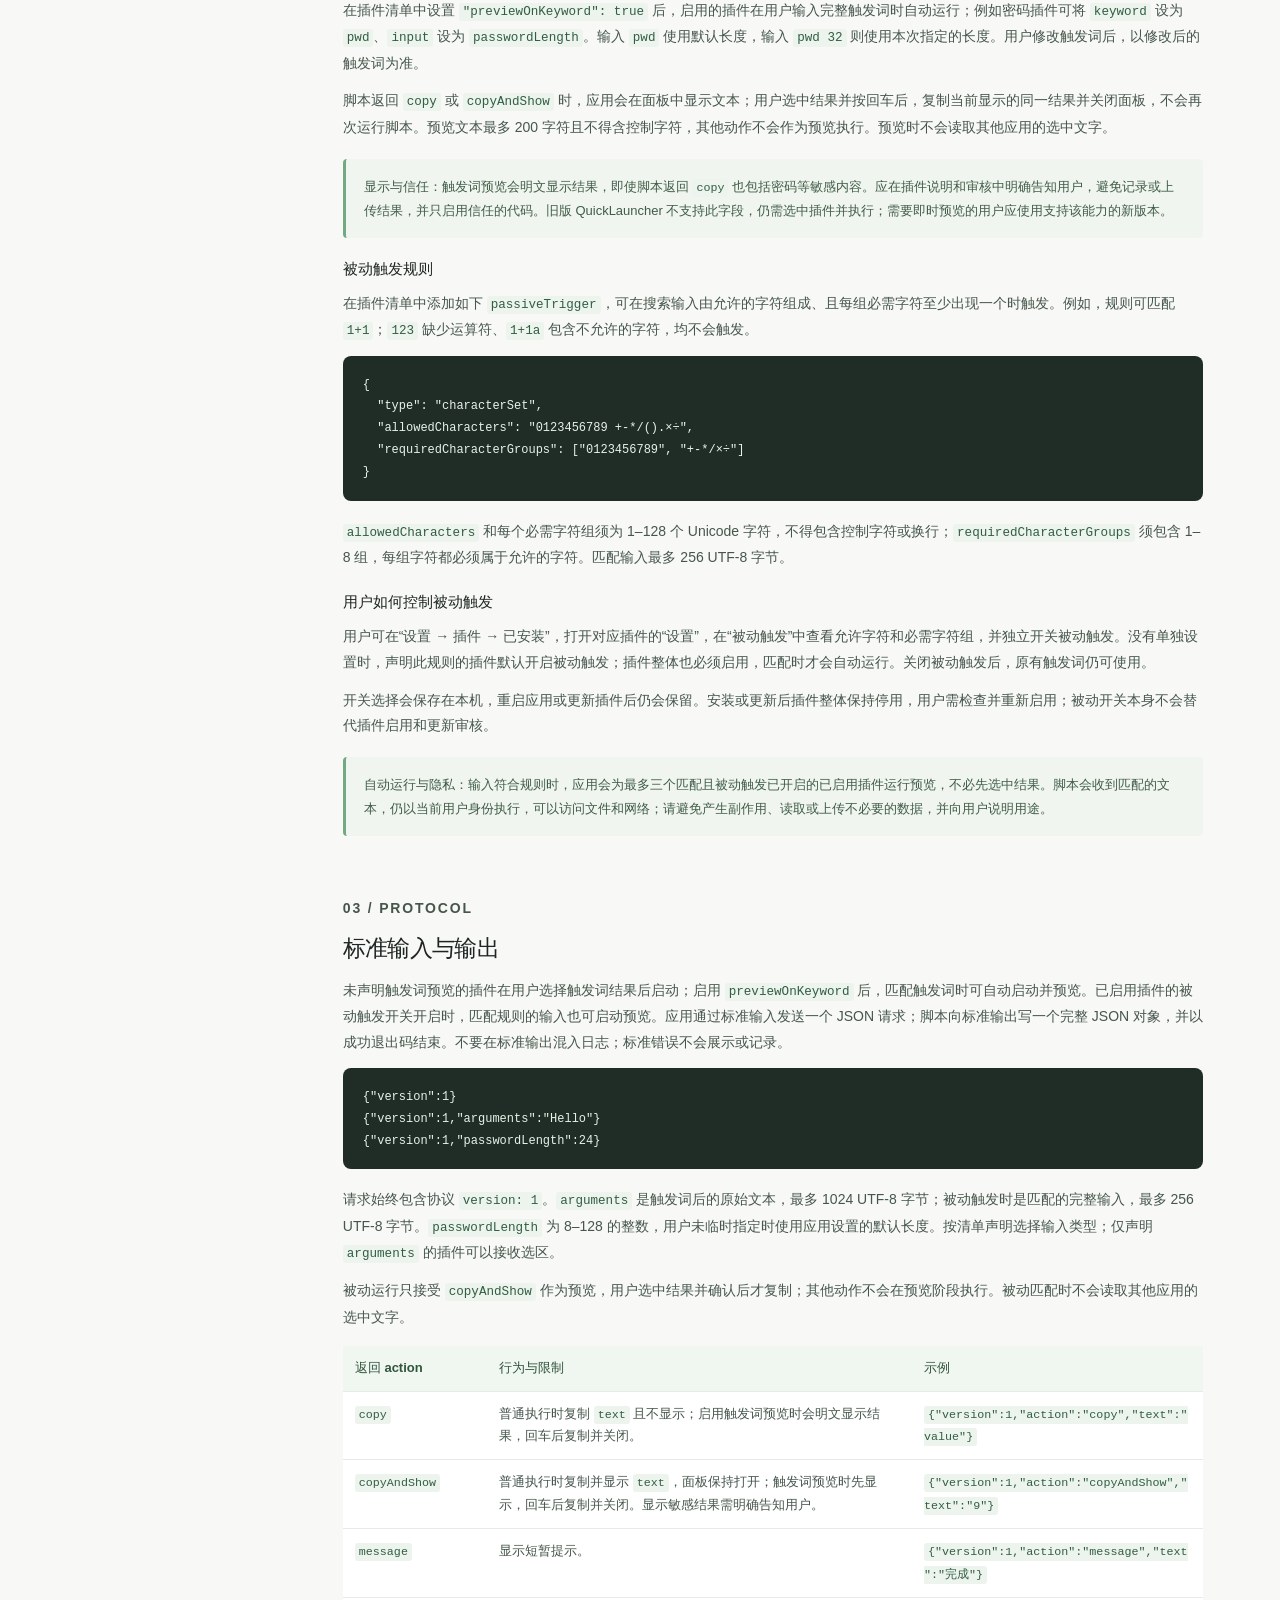
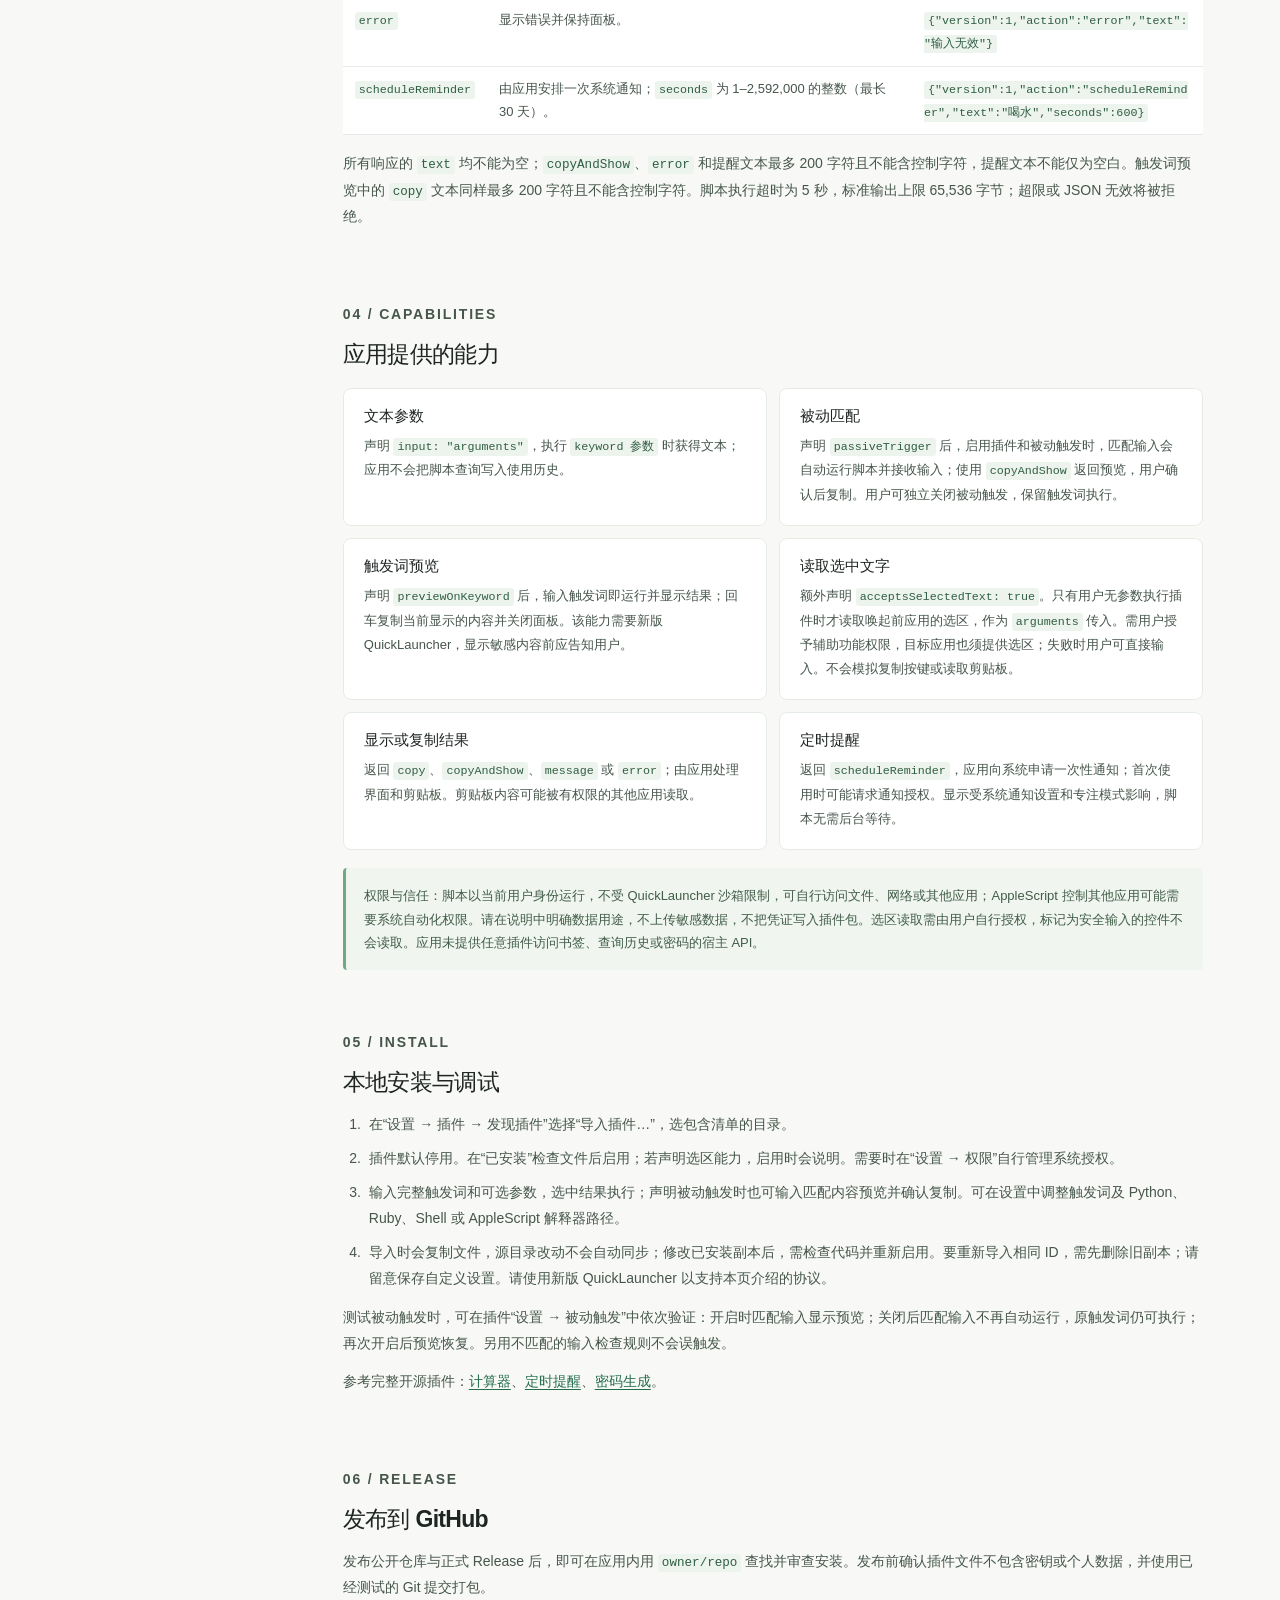
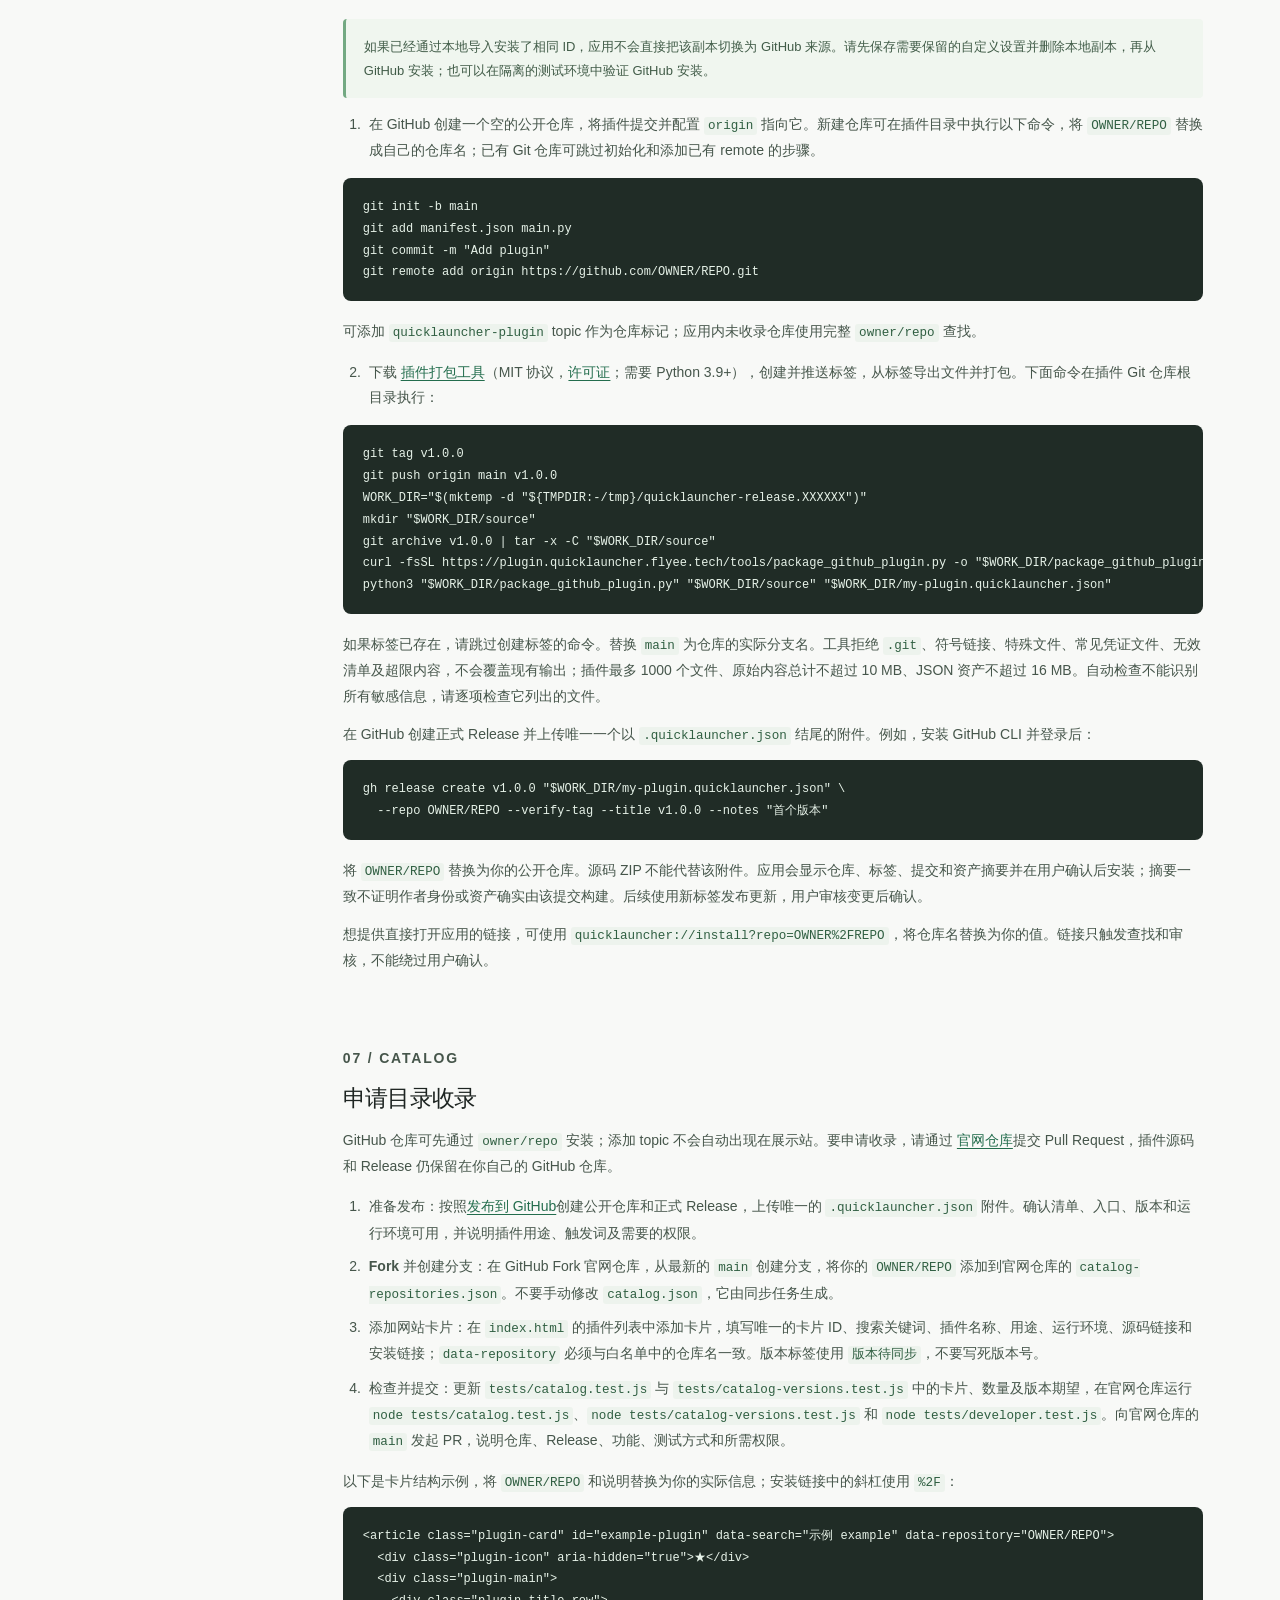
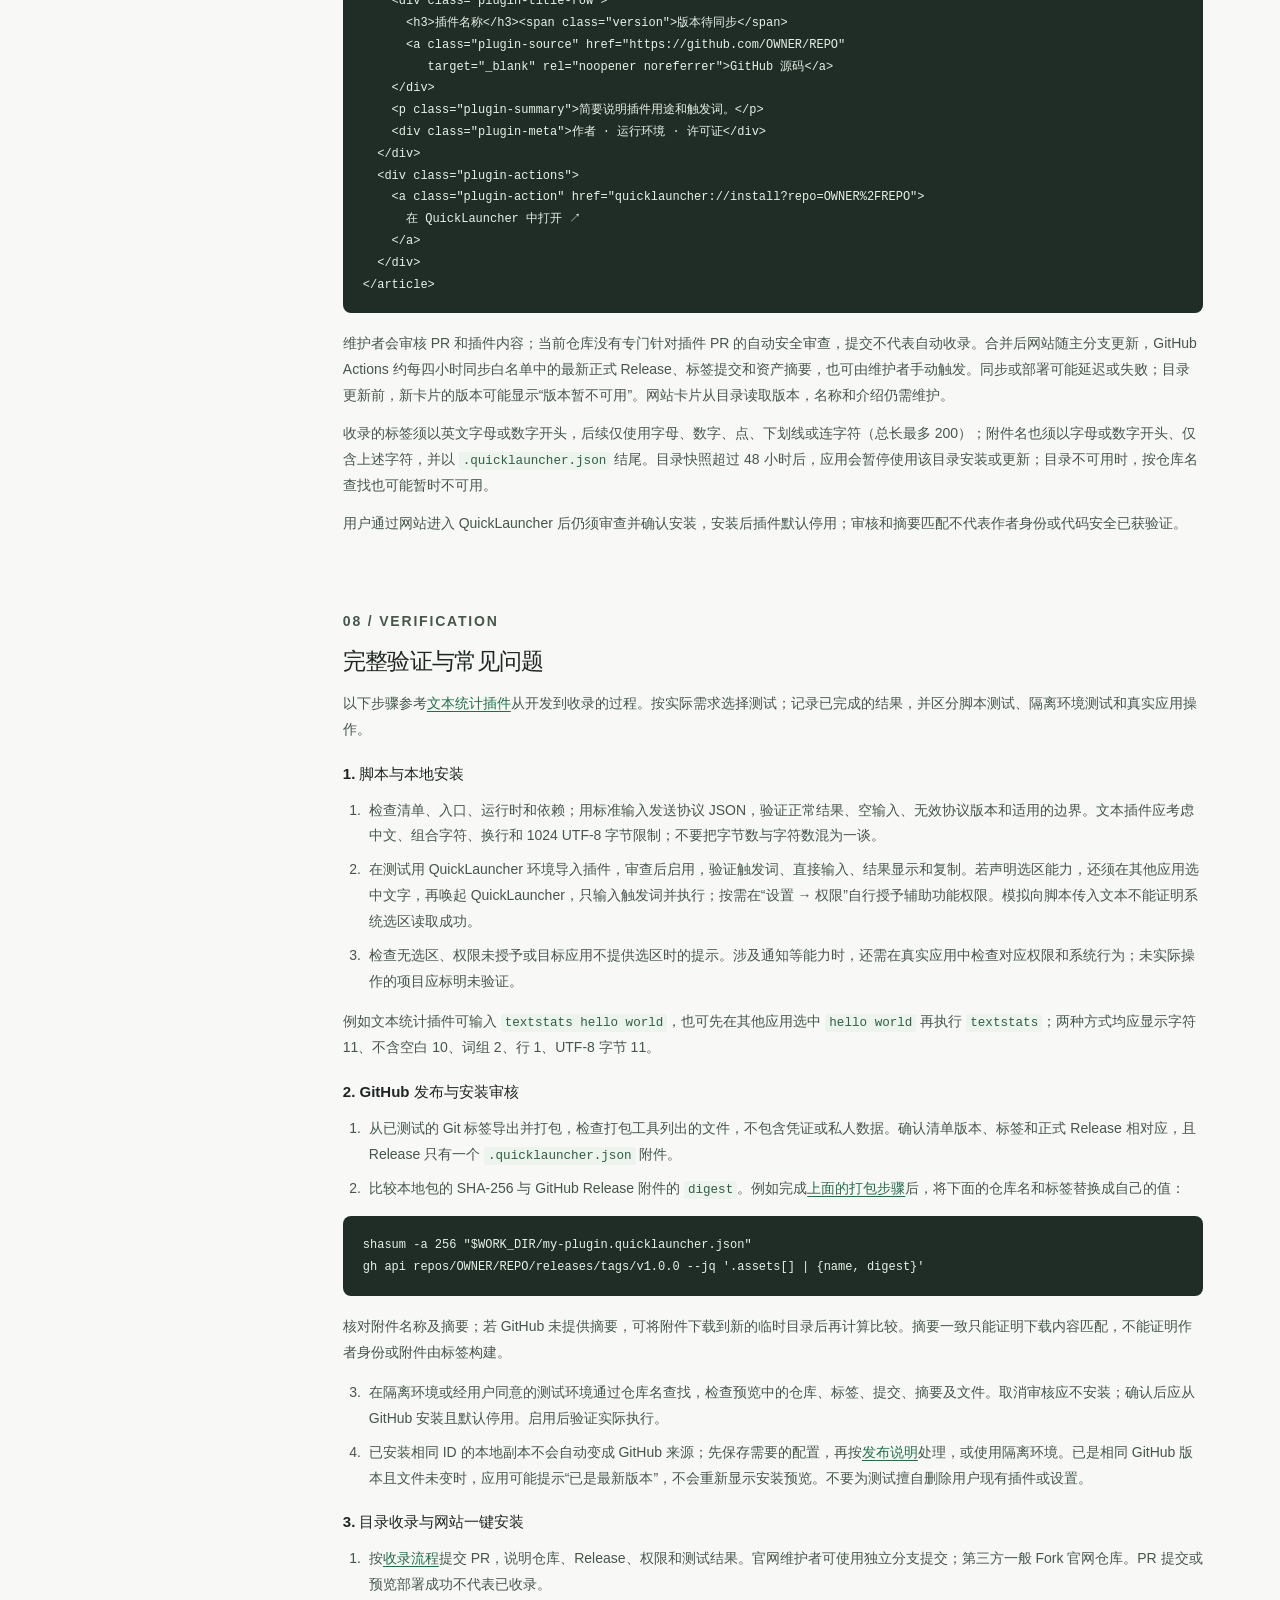
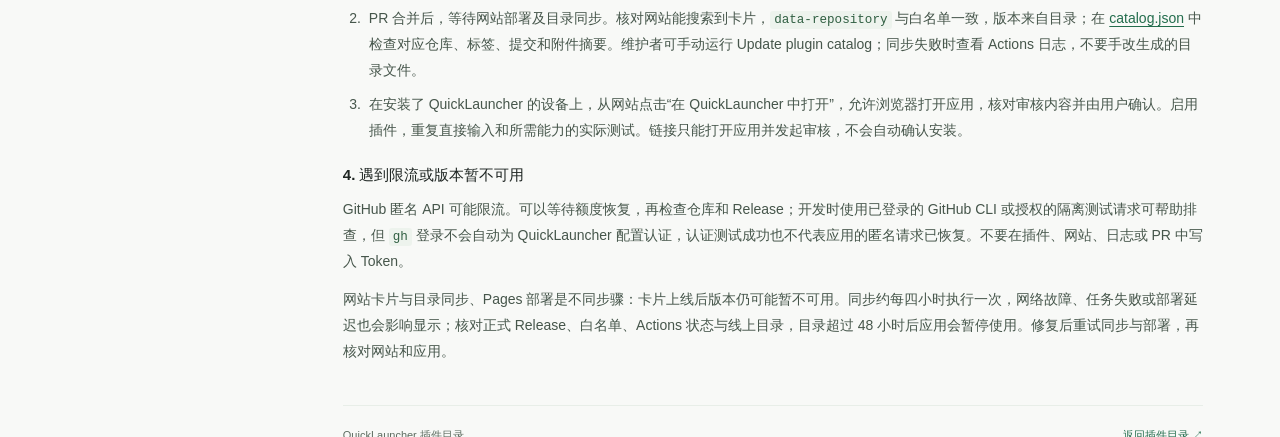
==== commit 56df2e9c: "docs: 补充插件触发词预览协议" ====
--- a/developer.html
+++ b/developer.html
@@ -114,8 +114,13 @@
           <tr><td><code>input</code>（可选）</td><td><code>arguments</code> 接收触发词后的文本；<code>passwordLength</code> 接收密码长度；不声明时仅匹配触发词。</td></tr>
           <tr><td><code>acceptsSelectedText</code>（可选）</td><td>布尔值。设为 <code>true</code> 时必须同时声明 <code>input: "arguments"</code>；无参数执行时才尝试读取选区。</td></tr>
           <tr><td><code>passiveTrigger</code>（可选）</td><td>被动触发规则对象；必须同时声明 <code>input: "arguments"</code>。匹配输入时脚本自动运行并预览结果。</td></tr>
+          <tr><td><code>previewOnKeyword</code>（可选）</td><td>布尔值。设为 <code>true</code> 后，输入完整触发词时自动运行插件并预览结果；支持参数的插件也可在触发词后附加参数。不声明或为 <code>false</code> 时保留普通触发方式。</td></tr>
           <tr><td><code>sourceURL</code>（可选）</td><td>插件源码地址。</td></tr>
         </tbody></table></div>
+        <h3>触发词预览</h3>
+        <p>在插件清单中设置 <code>"previewOnKeyword": true</code> 后，启用的插件在用户输入完整触发词时自动运行；例如密码插件可将 <code>keyword</code> 设为 <code>pwd</code>、<code>input</code> 设为 <code>passwordLength</code>。输入 <code>pwd</code> 使用默认长度，输入 <code>pwd 32</code> 则使用本次指定的长度。用户修改触发词后，以修改后的触发词为准。</p>
+        <p>脚本返回 <code>copy</code> 或 <code>copyAndShow</code> 时，应用会在面板中显示文本；用户选中结果并按回车后，复制<strong>当前显示的同一结果</strong>并关闭面板，不会再次运行脚本。预览文本最多 200 字符且不得含控制字符，其他动作不会作为预览执行。预览时不会读取其他应用的选中文字。</p>
+        <div class="docs-note"><strong>显示与信任：</strong>触发词预览会明文显示结果，即使脚本返回 <code>copy</code> 也包括密码等敏感内容。应在插件说明和审核中明确告知用户，避免记录或上传结果，并只启用信任的代码。旧版 QuickLauncher 不支持此字段，仍需选中插件并执行；需要即时预览的用户应使用支持该能力的新版本。</div>
         <h3>被动触发规则</h3>
         <p>在插件清单中添加如下 <code>passiveTrigger</code>，可在搜索输入由允许的字符组成、且每组必需字符至少出现一个时触发。例如，规则可匹配 <code>1+1</code>；<code>123</code> 缺少运算符、<code>1+1a</code> 包含不允许的字符，均不会触发。</p>
         <pre><code data-example="passive-trigger">{
@@ -132,20 +137,20 @@
 
       <section class="docs-section" id="protocol" aria-labelledby="protocol-title">
         <p class="section-label">03 / PROTOCOL</p><h2 id="protocol-title">标准输入与输出</h2>
-        <p>普通触发词插件在用户选择结果后启动；已启用插件的被动触发开关开启时，匹配输入可自动启动插件以预览。应用通过标准输入发送一个 JSON 请求；脚本向标准输出写一个完整 JSON 对象，并以成功退出码结束。不要在标准输出混入日志；标准错误不会展示或记录。</p>
+        <p>未声明触发词预览的插件在用户选择触发词结果后启动；启用 <code>previewOnKeyword</code> 后，匹配触发词时可自动启动并预览。已启用插件的被动触发开关开启时，匹配规则的输入也可启动预览。应用通过标准输入发送一个 JSON 请求；脚本向标准输出写一个完整 JSON 对象，并以成功退出码结束。不要在标准输出混入日志；标准错误不会展示或记录。</p>
         <pre><code>{"version":1}
 {"version":1,"arguments":"Hello"}
 {"version":1,"passwordLength":24}</code></pre>
         <p>请求始终包含协议 <code>version: 1</code>。<code>arguments</code> 是触发词后的原始文本，最多 1024 UTF-8 字节；被动触发时是匹配的完整输入，最多 256 UTF-8 字节。<code>passwordLength</code> 为 8–128 的整数，用户未临时指定时使用应用设置的默认长度。按清单声明选择输入类型；仅声明 <code>arguments</code> 的插件可以接收选区。</p>
         <p>被动运行只接受 <code>copyAndShow</code> 作为预览，用户选中结果并确认后才复制；其他动作不会在预览阶段执行。被动匹配时不会读取其他应用的选中文字。</p>
         <div class="docs-table-wrap"><table><thead><tr><th>返回 action</th><th>行为与限制</th><th>示例</th></tr></thead><tbody>
-          <tr><td><code>copy</code></td><td>复制 <code>text</code>；不在面板显示其内容，适合敏感结果。</td><td><code>{"version":1,"action":"copy","text":"value"}</code></td></tr>
-          <tr><td><code>copyAndShow</code></td><td>复制并显示 <code>text</code>，面板保持打开；不适合密码等敏感内容。</td><td><code>{"version":1,"action":"copyAndShow","text":"9"}</code></td></tr>
+          <tr><td><code>copy</code></td><td>普通执行时复制 <code>text</code> 且不显示；启用触发词预览时会明文显示结果，回车后复制并关闭。</td><td><code>{"version":1,"action":"copy","text":"value"}</code></td></tr>
+          <tr><td><code>copyAndShow</code></td><td>普通执行时复制并显示 <code>text</code>，面板保持打开；触发词预览时先显示，回车后复制并关闭。显示敏感结果需明确告知用户。</td><td><code>{"version":1,"action":"copyAndShow","text":"9"}</code></td></tr>
           <tr><td><code>message</code></td><td>显示短暂提示。</td><td><code>{"version":1,"action":"message","text":"完成"}</code></td></tr>
           <tr><td><code>error</code></td><td>显示错误并保持面板。</td><td><code>{"version":1,"action":"error","text":"输入无效"}</code></td></tr>
           <tr><td><code>scheduleReminder</code></td><td>由应用安排一次系统通知；<code>seconds</code> 为 1–2,592,000 的整数（最长 30 天）。</td><td><code>{"version":1,"action":"scheduleReminder","text":"喝水","seconds":600}</code></td></tr>
         </tbody></table></div>
-        <p>所有响应的 <code>text</code> 均不能为空；<code>copyAndShow</code>、<code>error</code> 和提醒文本最多 200 字符且不能含控制字符，提醒文本不能仅为空白。脚本执行超时为 5 秒，标准输出上限 65,536 字节；超限或 JSON 无效将被拒绝。</p>
+        <p>所有响应的 <code>text</code> 均不能为空；<code>copyAndShow</code>、<code>error</code> 和提醒文本最多 200 字符且不能含控制字符，提醒文本不能仅为空白。触发词预览中的 <code>copy</code> 文本同样最多 200 字符且不能含控制字符。脚本执行超时为 5 秒，标准输出上限 65,536 字节；超限或 JSON 无效将被拒绝。</p>
       </section>
 
       <section class="docs-section" id="capabilities" aria-labelledby="capabilities-title">
@@ -153,6 +158,7 @@
         <div class="capability-grid">
           <article><h3>文本参数</h3><p>声明 <code>input: "arguments"</code>，执行 <code>keyword 参数</code> 时获得文本；应用不会把脚本查询写入使用历史。</p></article>
           <article><h3>被动匹配</h3><p>声明 <code>passiveTrigger</code> 后，启用插件和被动触发时，匹配输入会自动运行脚本并接收输入；使用 <code>copyAndShow</code> 返回预览，用户确认后复制。用户可独立关闭被动触发，保留触发词执行。</p></article>
+          <article><h3>触发词预览</h3><p>声明 <code>previewOnKeyword</code> 后，输入触发词即运行并显示结果；回车复制当前显示的内容并关闭面板。该能力需要新版 QuickLauncher，显示敏感内容前应告知用户。</p></article>
           <article><h3>读取选中文字</h3><p>额外声明 <code>acceptsSelectedText: true</code>。只有用户无参数执行插件时才读取唤起前应用的选区，作为 <code>arguments</code> 传入。需用户授予辅助功能权限，目标应用也须提供选区；失败时用户可直接输入。不会模拟复制按键或读取剪贴板。</p></article>
           <article><h3>显示或复制结果</h3><p>返回 <code>copy</code>、<code>copyAndShow</code>、<code>message</code> 或 <code>error</code>；由应用处理界面和剪贴板。剪贴板内容可能被有权限的其他应用读取。</p></article>
           <article><h3>定时提醒</h3><p>返回 <code>scheduleReminder</code>，应用向系统申请一次性通知；首次使用时可能请求通知授权。显示受系统通知设置和专注模式影响，脚本无需后台等待。</p></article>
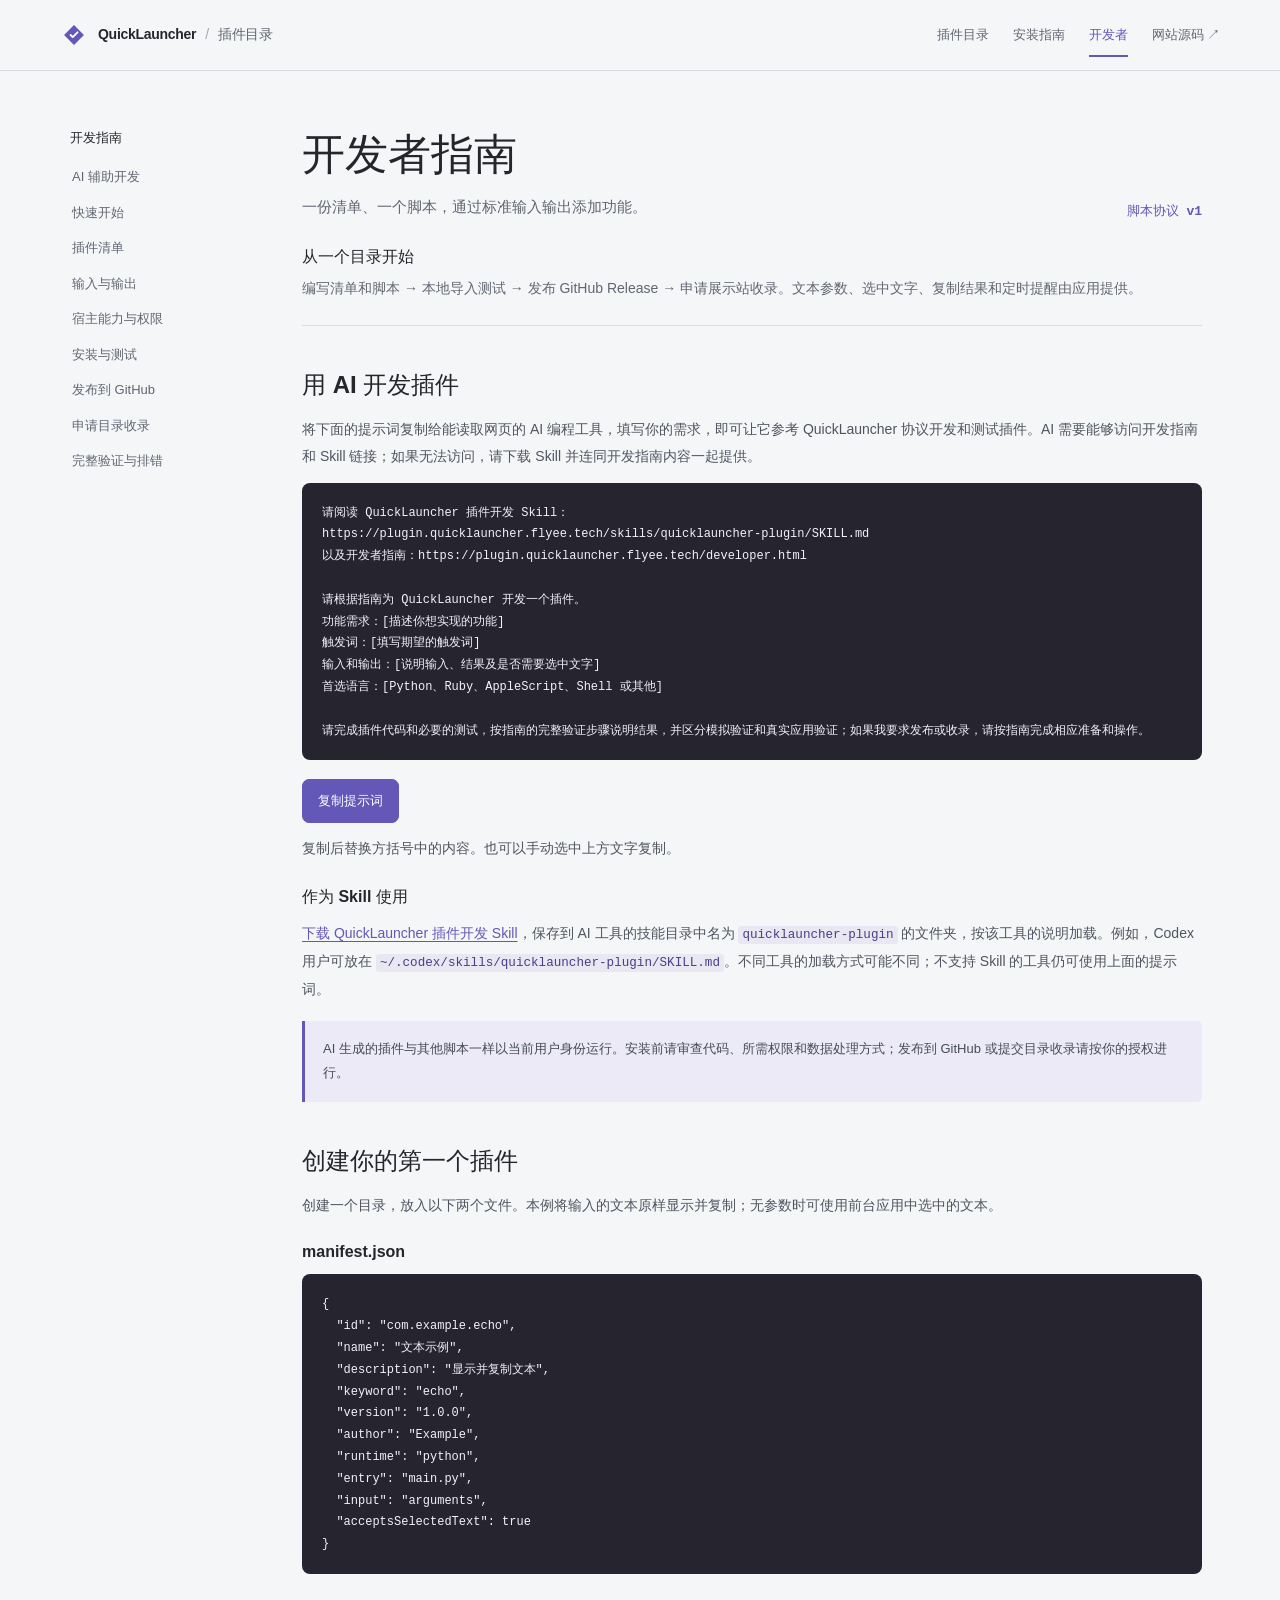
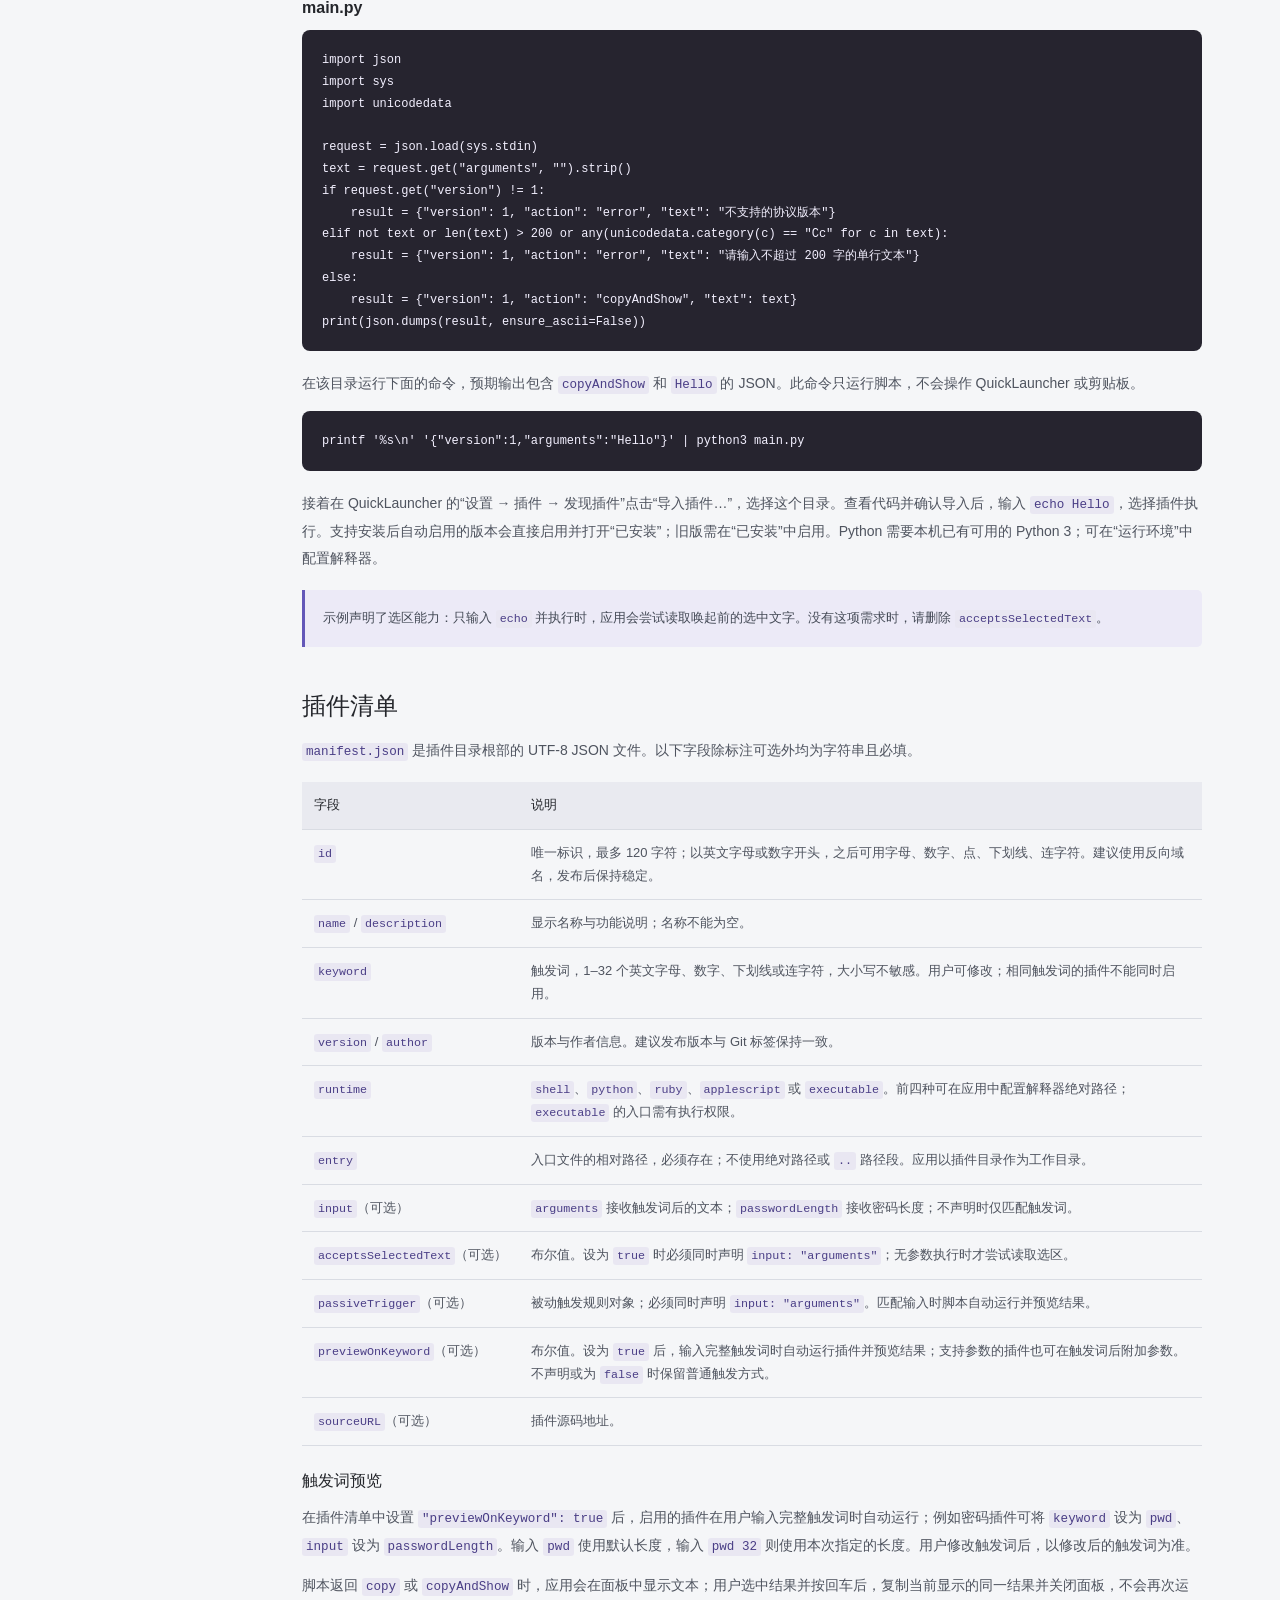
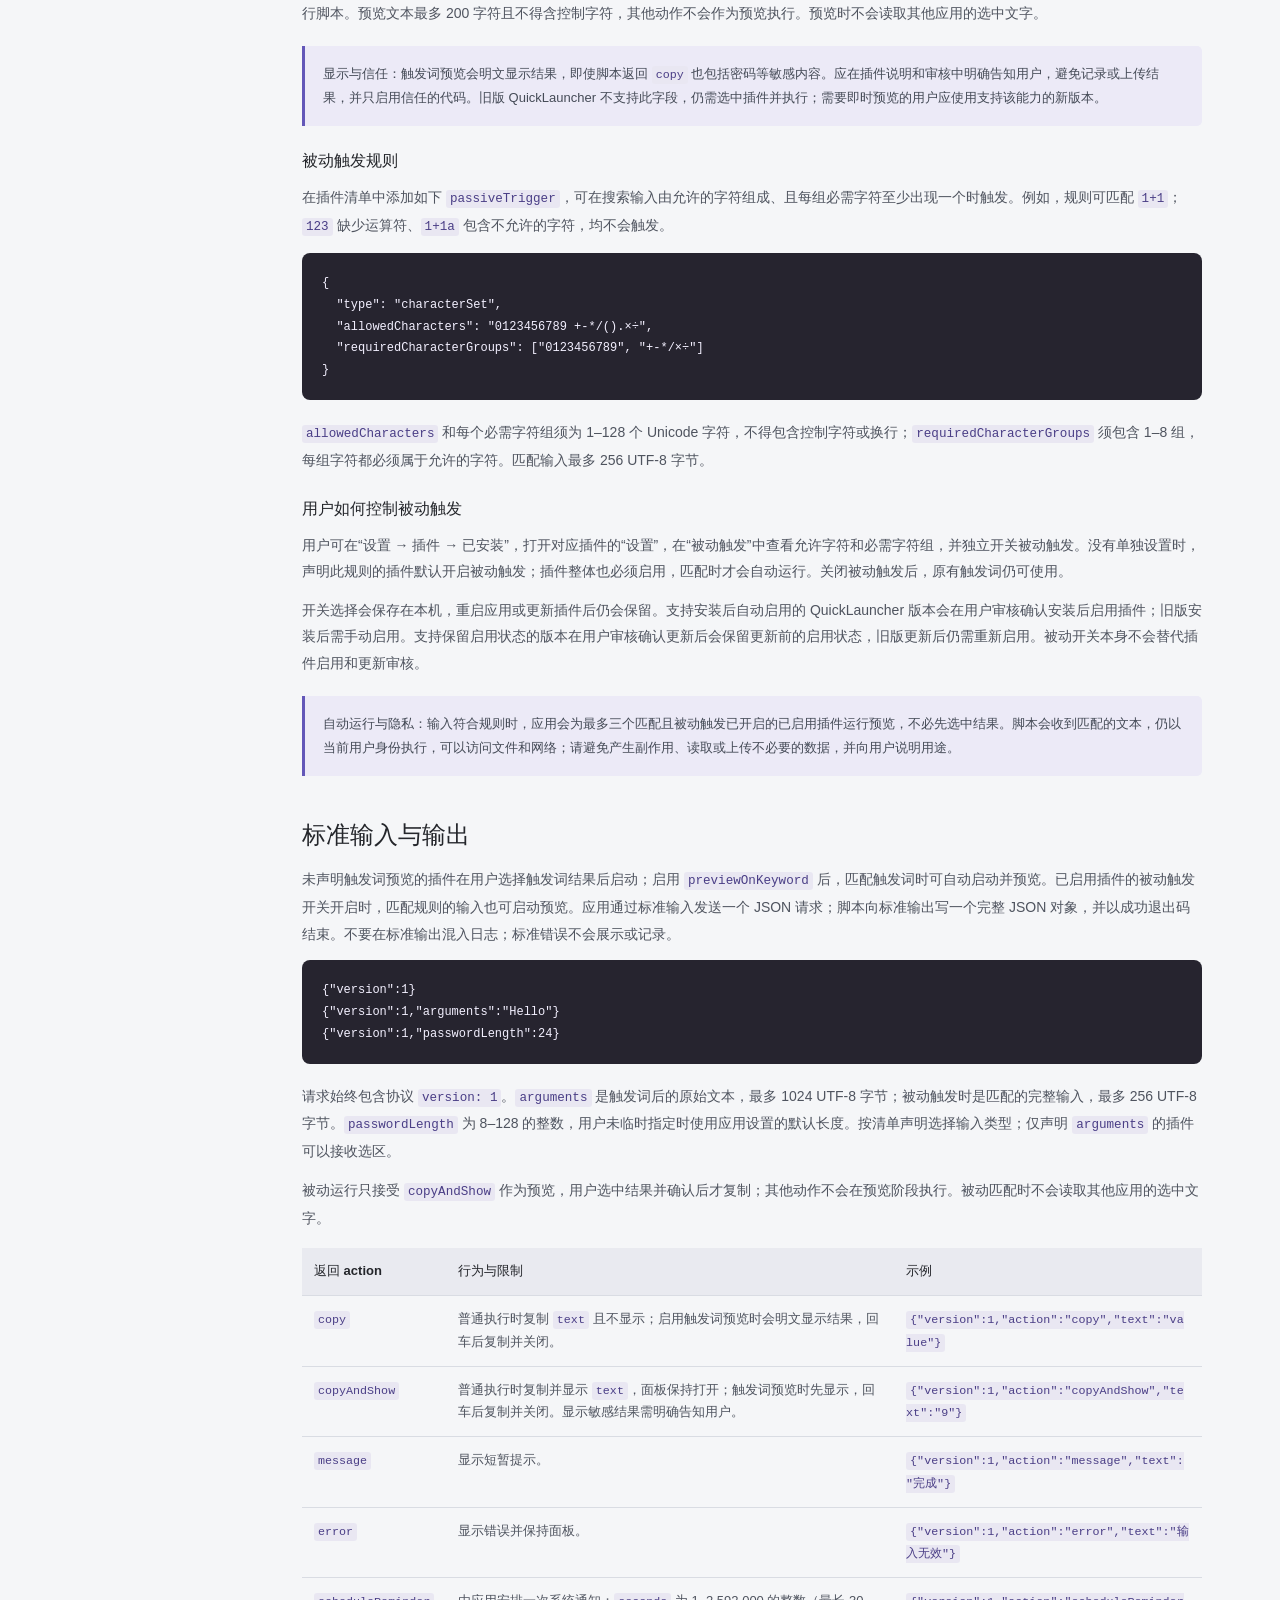
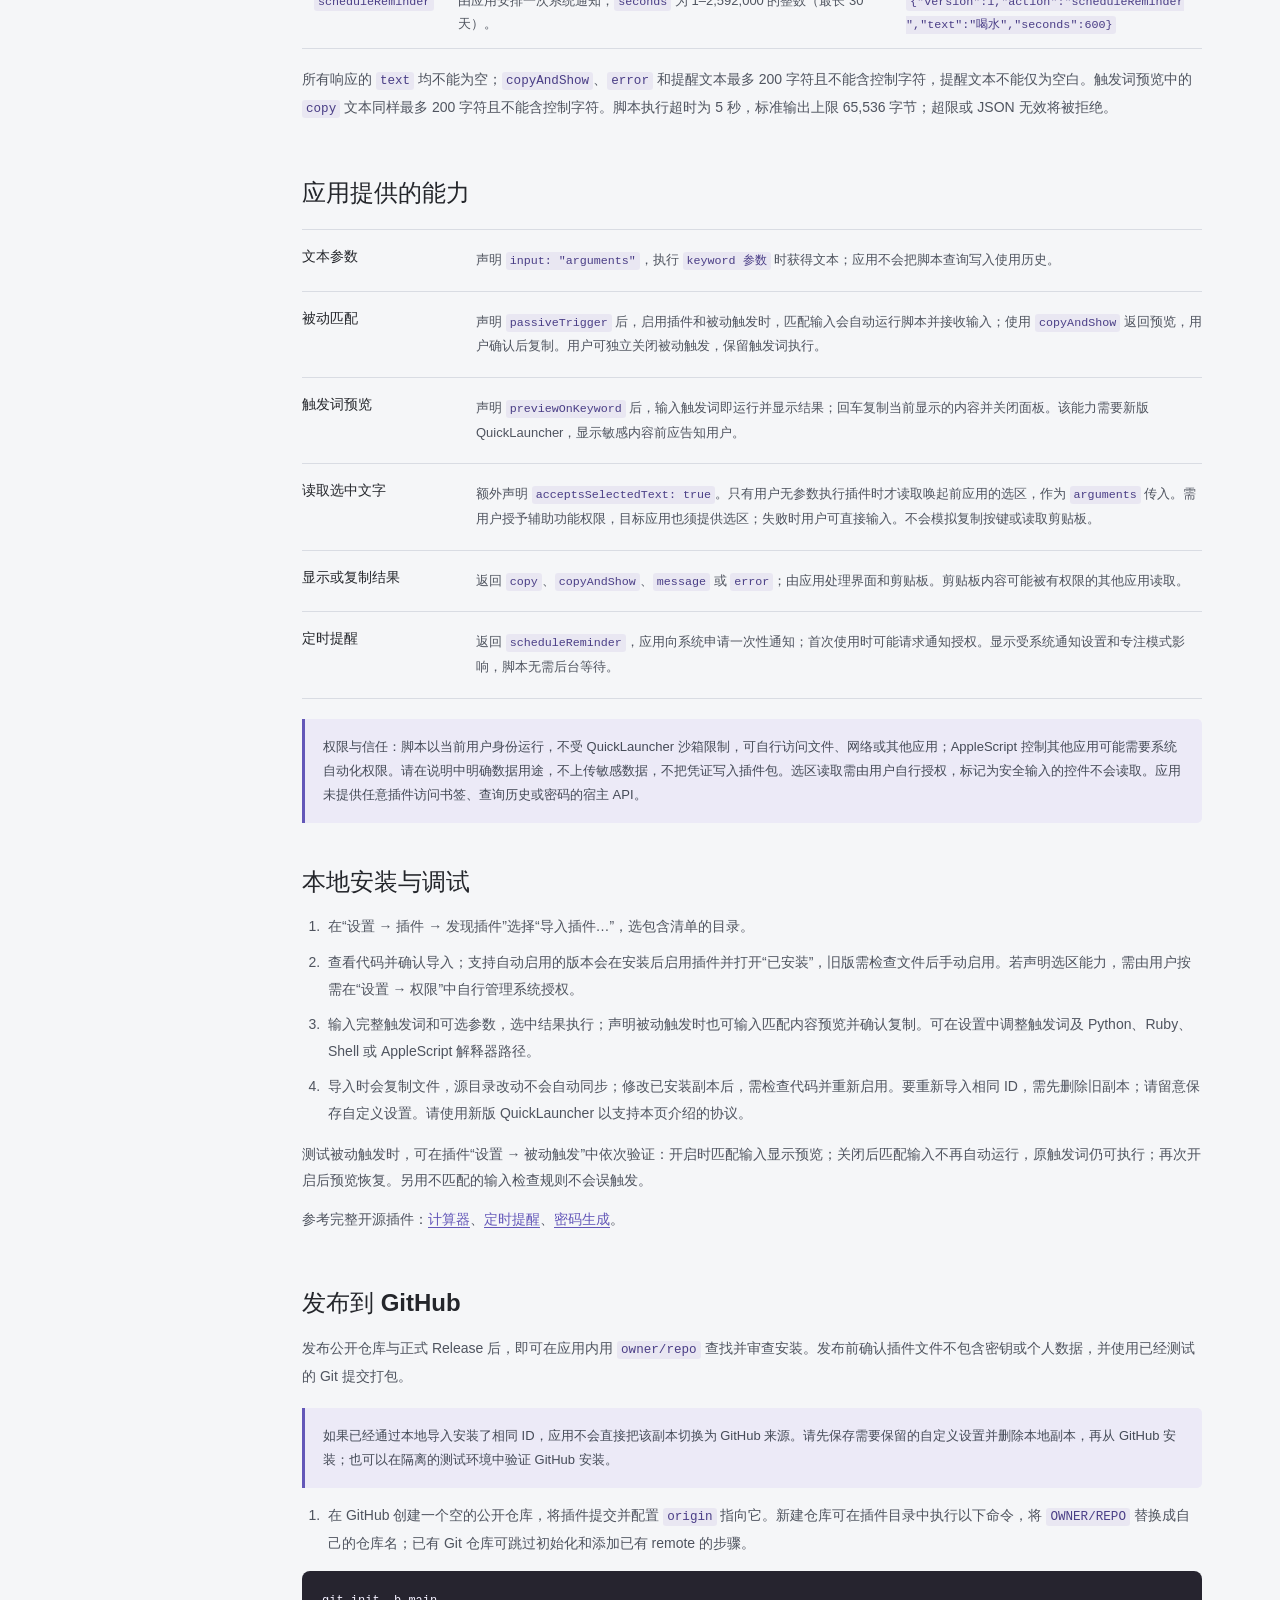
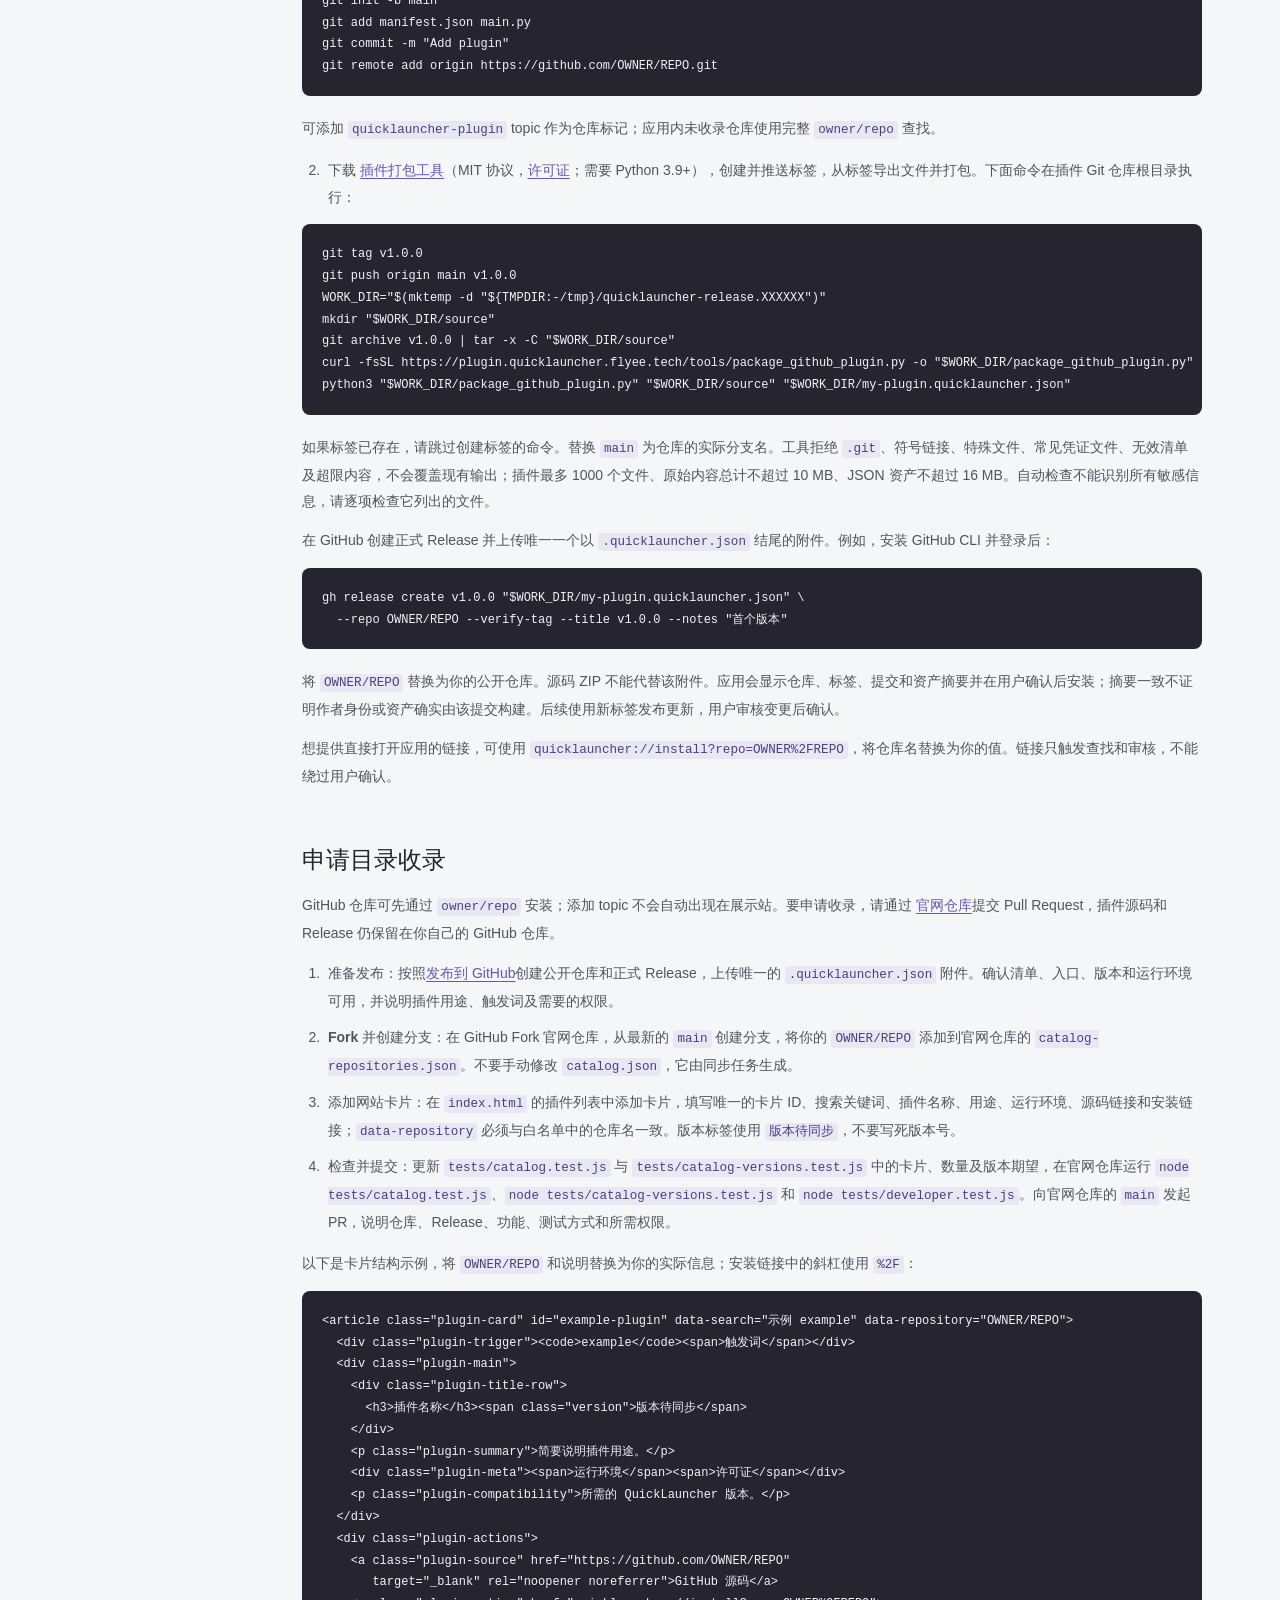
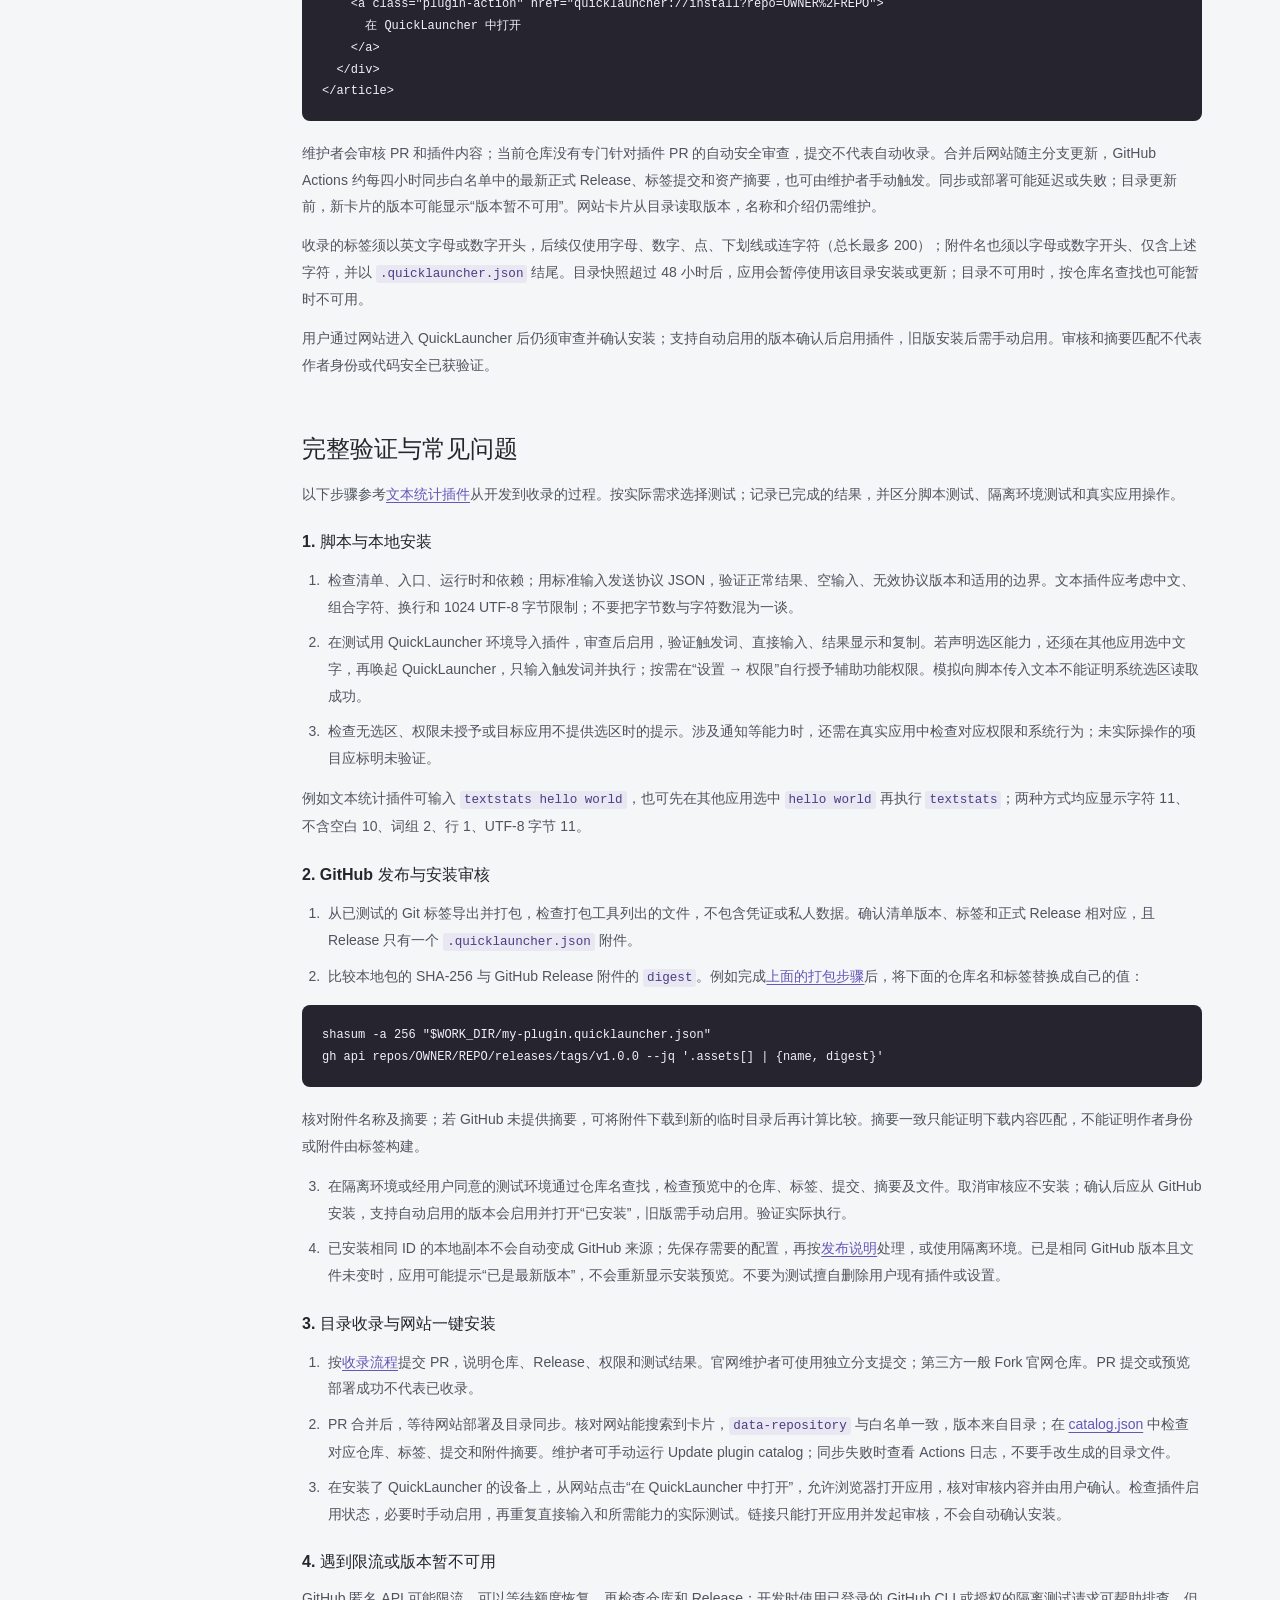
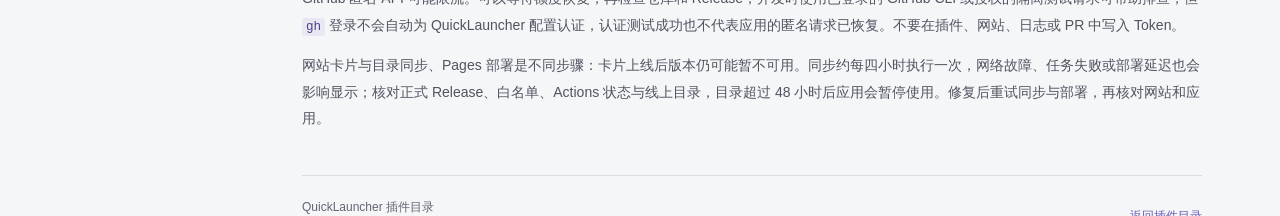
==== commit c4c6c6bc: "feat: 优化插件网站并更新启用说明 - 使用真实触发词重构插件目录与开发文档排版 - 更新插件安装和更新后的启用状态说明 - 保留安装深链并补充触发词搜索检查" ====
--- a/developer.html
+++ b/developer.html
@@ -6,7 +6,7 @@
   <meta name="color-scheme" content="light">
   <meta name="description" content="QuickLauncher 插件开发指南：协议、能力、安装和发布。">
   <title>开发者 · QuickLauncher 插件目录</title>
-  <link rel="stylesheet" href="styles.css?v=20261115-7">
+  <link rel="stylesheet" href="styles.css?v=20261115-8">
   <script src="developer.js?v=20261115-1" defer></script>
 </head>
 <body>
@@ -39,13 +39,12 @@
       <a class="sidebar-link" href="#verification">完整验证与排错</a>
     </aside>
     <div class="content docs-content">
-      <div class="eyebrow"><span class="eyebrow-dot"></span> QUICKLAUNCHER / DEVELOPERS</div>
-      <div class="intro docs-intro"><div><h1>开发者指南</h1><p>用熟悉的语言，给 QuickLauncher 添加一个小功能。</p></div><div class="open-source"><span class="open-dot"></span>脚本协议 v1</div></div>
+      <div class="intro docs-intro"><div><h1>开发者指南</h1><p>一份清单、一个脚本，通过标准输入输出添加功能。</p></div><span class="protocol-version">脚本协议 v1</span></div>
       <div class="docs-lead"><strong>从一个目录开始</strong><p>编写清单和脚本 → 本地导入测试 → 发布 GitHub Release → 申请展示站收录。文本参数、选中文字、复制结果和定时提醒由应用提供。</p></div>
-      <nav class="docs-mobile-nav" aria-label="开发指南目录"><a href="#ai-skill">AI 辅助开发</a><a href="#quickstart">快速开始</a><a href="#capabilities">能力与权限</a><a href="#publish">发布插件</a><a href="#catalog">目录收录</a><a href="#verification">验证与排错</a></nav>
+      <nav class="docs-mobile-nav" aria-label="开发指南目录"><a href="#ai-skill">AI 辅助开发</a><a href="#quickstart">快速开始</a><a href="#manifest">插件清单</a><a href="#protocol">输入与输出</a><a href="#capabilities">能力与权限</a><a href="#install">安装与测试</a><a href="#publish">发布插件</a><a href="#catalog">目录收录</a><a href="#verification">验证与排错</a></nav>
 
       <section class="docs-section" id="ai-skill" aria-labelledby="ai-skill-title">
-        <p class="section-label">AI / SKILL</p><h2 id="ai-skill-title">用 AI 开发插件</h2>
+        <h2 id="ai-skill-title">用 AI 开发插件</h2>
         <p>将下面的提示词复制给能读取网页的 AI 编程工具，填写你的需求，即可让它参考 QuickLauncher 协议开发和测试插件。AI 需要能够访问开发指南和 Skill 链接；如果无法访问，请下载 Skill 并连同开发指南内容一起提供。</p>
         <pre class="ai-prompt"><code id="ai-plugin-prompt">请阅读 QuickLauncher 插件开发 Skill：
 https://plugin.quicklauncher.flyee.tech/skills/quicklauncher-plugin/SKILL.md
@@ -66,7 +65,7 @@
       </section>
 
       <section class="docs-section" id="quickstart" aria-labelledby="quickstart-title">
-        <p class="section-label">01 / QUICK START</p><h2 id="quickstart-title">创建你的第一个插件</h2>
+        <h2 id="quickstart-title">创建你的第一个插件</h2>
         <p>创建一个目录，放入以下两个文件。本例将输入的文本原样显示并复制；无参数时可使用前台应用中选中的文本。</p>
         <h3>manifest.json</h3>
         <pre><code data-example="manifest">{
@@ -97,12 +96,12 @@
 print(json.dumps(result, ensure_ascii=False))</code></pre>
         <p>在该目录运行下面的命令，预期输出包含 <code>copyAndShow</code> 和 <code>Hello</code> 的 JSON。此命令只运行脚本，不会操作 QuickLauncher 或剪贴板。</p>
         <pre><code>printf '%s\n' '{"version":1,"arguments":"Hello"}' | python3 main.py</code></pre>
-        <p>接着在 QuickLauncher 的“设置 → 插件 → 发现插件”点击“导入插件…”，选择这个目录。查看代码并启用后，输入 <code>echo Hello</code>，选择插件执行。Python 需要本机已有可用的 Python 3；可在“运行环境”中配置解释器。</p>
+        <p>接着在 QuickLauncher 的“设置 → 插件 → 发现插件”点击“导入插件…”，选择这个目录。查看代码并确认导入后，输入 <code>echo Hello</code>，选择插件执行。支持安装后自动启用的版本会直接启用并打开“已安装”；旧版需在“已安装”中启用。Python 需要本机已有可用的 Python 3；可在“运行环境”中配置解释器。</p>
         <div class="docs-note">示例声明了选区能力：只输入 <code>echo</code> 并执行时，应用会尝试读取唤起前的选中文字。没有这项需求时，请删除 <code>acceptsSelectedText</code>。</div>
       </section>
 
       <section class="docs-section" id="manifest" aria-labelledby="manifest-title">
-        <p class="section-label">02 / MANIFEST</p><h2 id="manifest-title">插件清单</h2>
+        <h2 id="manifest-title">插件清单</h2>
         <p><code>manifest.json</code> 是插件目录根部的 UTF-8 JSON 文件。以下字段除标注可选外均为字符串且必填。</p>
         <div class="docs-table-wrap"><table><thead><tr><th>字段</th><th>说明</th></tr></thead><tbody>
           <tr><td><code>id</code></td><td>唯一标识，最多 120 字符；以英文字母或数字开头，之后可用字母、数字、点、下划线、连字符。建议使用反向域名，发布后保持稳定。</td></tr>
@@ -131,12 +130,12 @@
         <p><code>allowedCharacters</code> 和每个必需字符组须为 1–128 个 Unicode 字符，不得包含控制字符或换行；<code>requiredCharacterGroups</code> 须包含 1–8 组，每组字符都必须属于允许的字符。匹配输入最多 256 UTF-8 字节。</p>
         <h3>用户如何控制被动触发</h3>
         <p>用户可在“设置 → 插件 → 已安装”，打开对应插件的“设置”，在“被动触发”中查看允许字符和必需字符组，并独立开关被动触发。没有单独设置时，声明此规则的插件默认开启被动触发；插件整体也必须启用，匹配时才会自动运行。关闭被动触发后，原有触发词仍可使用。</p>
-        <p>开关选择会保存在本机，重启应用或更新插件后仍会保留。安装或更新后插件整体保持停用，用户需检查并重新启用；被动开关本身不会替代插件启用和更新审核。</p>
+        <p>开关选择会保存在本机，重启应用或更新插件后仍会保留。支持安装后自动启用的 QuickLauncher 版本会在用户审核确认安装后启用插件；旧版安装后需手动启用。支持保留启用状态的版本在用户审核确认更新后会保留更新前的启用状态，旧版更新后仍需重新启用。被动开关本身不会替代插件启用和更新审核。</p>
         <div class="docs-note"><strong>自动运行与隐私：</strong>输入符合规则时，应用会为最多三个匹配且被动触发已开启的已启用插件运行预览，不必先选中结果。脚本会收到匹配的文本，仍以当前用户身份执行，可以访问文件和网络；请避免产生副作用、读取或上传不必要的数据，并向用户说明用途。</div>
       </section>
 
       <section class="docs-section" id="protocol" aria-labelledby="protocol-title">
-        <p class="section-label">03 / PROTOCOL</p><h2 id="protocol-title">标准输入与输出</h2>
+        <h2 id="protocol-title">标准输入与输出</h2>
         <p>未声明触发词预览的插件在用户选择触发词结果后启动；启用 <code>previewOnKeyword</code> 后，匹配触发词时可自动启动并预览。已启用插件的被动触发开关开启时，匹配规则的输入也可启动预览。应用通过标准输入发送一个 JSON 请求；脚本向标准输出写一个完整 JSON 对象，并以成功退出码结束。不要在标准输出混入日志；标准错误不会展示或记录。</p>
         <pre><code>{"version":1}
 {"version":1,"arguments":"Hello"}
@@ -154,8 +153,8 @@
       </section>
 
       <section class="docs-section" id="capabilities" aria-labelledby="capabilities-title">
-        <p class="section-label">04 / CAPABILITIES</p><h2 id="capabilities-title">应用提供的能力</h2>
-        <div class="capability-grid">
+        <h2 id="capabilities-title">应用提供的能力</h2>
+        <div class="capability-list">
           <article><h3>文本参数</h3><p>声明 <code>input: "arguments"</code>，执行 <code>keyword 参数</code> 时获得文本；应用不会把脚本查询写入使用历史。</p></article>
           <article><h3>被动匹配</h3><p>声明 <code>passiveTrigger</code> 后，启用插件和被动触发时，匹配输入会自动运行脚本并接收输入；使用 <code>copyAndShow</code> 返回预览，用户确认后复制。用户可独立关闭被动触发，保留触发词执行。</p></article>
           <article><h3>触发词预览</h3><p>声明 <code>previewOnKeyword</code> 后，输入触发词即运行并显示结果；回车复制当前显示的内容并关闭面板。该能力需要新版 QuickLauncher，显示敏感内容前应告知用户。</p></article>
@@ -167,14 +166,14 @@
       </section>
 
       <section class="docs-section" id="install" aria-labelledby="install-title">
-        <p class="section-label">05 / INSTALL</p><h2 id="install-title">本地安装与调试</h2>
-        <ol class="docs-list"><li>在“设置 → 插件 → 发现插件”选择“导入插件…”，选包含清单的目录。</li><li>插件默认停用。在“已安装”检查文件后启用；若声明选区能力，启用时会说明。需要时在“设置 → 权限”自行管理系统授权。</li><li>输入完整触发词和可选参数，选中结果执行；声明被动触发时也可输入匹配内容预览并确认复制。可在设置中调整触发词及 Python、Ruby、Shell 或 AppleScript 解释器路径。</li><li>导入时会复制文件，源目录改动不会自动同步；修改已安装副本后，需检查代码并重新启用。要重新导入相同 ID，需先删除旧副本；请留意保存自定义设置。请使用新版 QuickLauncher 以支持本页介绍的协议。</li></ol>
+        <h2 id="install-title">本地安装与调试</h2>
+        <ol class="docs-list"><li>在“设置 → 插件 → 发现插件”选择“导入插件…”，选包含清单的目录。</li><li>查看代码并确认导入；支持自动启用的版本会在安装后启用插件并打开“已安装”，旧版需检查文件后手动启用。若声明选区能力，需由用户按需在“设置 → 权限”中自行管理系统授权。</li><li>输入完整触发词和可选参数，选中结果执行；声明被动触发时也可输入匹配内容预览并确认复制。可在设置中调整触发词及 Python、Ruby、Shell 或 AppleScript 解释器路径。</li><li>导入时会复制文件，源目录改动不会自动同步；修改已安装副本后，需检查代码并重新启用。要重新导入相同 ID，需先删除旧副本；请留意保存自定义设置。请使用新版 QuickLauncher 以支持本页介绍的协议。</li></ol>
         <p>测试被动触发时，可在插件“设置 → 被动触发”中依次验证：开启时匹配输入显示预览；关闭后匹配输入不再自动运行，原触发词仍可执行；再次开启后预览恢复。另用不匹配的输入检查规则不会误触发。</p>
         <p>参考完整开源插件：<a href="https://github.com/peiel/quicklauncher-calculator-plugin">计算器</a>、<a href="https://github.com/peiel/quicklauncher-reminder-plugin">定时提醒</a>、<a href="https://github.com/peiel/quicklauncher-password-plugin">密码生成</a>。</p>
       </section>
 
       <section class="docs-section" id="publish" aria-labelledby="publish-title">
-        <p class="section-label">06 / RELEASE</p><h2 id="publish-title">发布到 GitHub</h2>
+        <h2 id="publish-title">发布到 GitHub</h2>
         <p>发布公开仓库与正式 Release 后，即可在应用内用 <code>owner/repo</code> 查找并审查安装。发布前确认插件文件不包含密钥或个人数据，并使用已经测试的 Git 提交打包。</p>
         <div class="docs-note">如果已经通过本地导入安装了相同 ID，应用不会直接把该副本切换为 GitHub 来源。请先保存需要保留的自定义设置并删除本地副本，再从 GitHub 安装；也可以在隔离的测试环境中验证 GitHub 安装。</div>
         <ol class="docs-list"><li>在 GitHub 创建一个空的公开仓库，将插件提交并配置 <code>origin</code> 指向它。新建仓库可在插件目录中执行以下命令，将 <code>OWNER/REPO</code> 替换成自己的仓库名；已有 Git 仓库可跳过初始化和添加已有 remote 的步骤。</li></ol>
@@ -200,7 +199,7 @@
       </section>
 
       <section class="docs-section" id="catalog" aria-labelledby="catalog-title">
-        <p class="section-label">07 / CATALOG</p><h2 id="catalog-title">申请目录收录</h2>
+        <h2 id="catalog-title">申请目录收录</h2>
         <p>GitHub 仓库可先通过 <code>owner/repo</code> 安装；添加 topic 不会自动出现在展示站。要申请收录，请通过 <a href="https://github.com/peiel/quicklauncher-plugin-site">官网仓库</a>提交 Pull Request，插件源码和 Release 仍保留在你自己的 GitHub 仓库。</p>
         <ol class="docs-list">
           <li><strong>准备发布：</strong>按照<a href="#publish">发布到 GitHub</a>创建公开仓库和正式 Release，上传唯一的 <code>.quicklauncher.json</code> 附件。确认清单、入口、版本和运行环境可用，并说明插件用途、触发词及需要的权限。</li>
@@ -210,28 +209,29 @@
         </ol>
         <p>以下是卡片结构示例，将 <code>OWNER/REPO</code> 和说明替换为你的实际信息；安装链接中的斜杠使用 <code>%2F</code>：</p>
         <pre><code>&lt;article class=&quot;plugin-card&quot; id=&quot;example-plugin&quot; data-search=&quot;示例 example&quot; data-repository=&quot;OWNER/REPO&quot;&gt;
-  &lt;div class=&quot;plugin-icon&quot; aria-hidden=&quot;true&quot;&gt;★&lt;/div&gt;
+  &lt;div class=&quot;plugin-trigger&quot;&gt;&lt;code&gt;example&lt;/code&gt;&lt;span&gt;触发词&lt;/span&gt;&lt;/div&gt;
   &lt;div class=&quot;plugin-main&quot;&gt;
     &lt;div class=&quot;plugin-title-row&quot;&gt;
       &lt;h3&gt;插件名称&lt;/h3&gt;&lt;span class=&quot;version&quot;&gt;版本待同步&lt;/span&gt;
-      &lt;a class=&quot;plugin-source&quot; href=&quot;https://github.com/OWNER/REPO&quot;
-         target=&quot;_blank&quot; rel=&quot;noopener noreferrer&quot;&gt;GitHub 源码&lt;/a&gt;
     &lt;/div&gt;
-    &lt;p class=&quot;plugin-summary&quot;&gt;简要说明插件用途和触发词。&lt;/p&gt;
-    &lt;div class=&quot;plugin-meta&quot;&gt;作者 · 运行环境 · 许可证&lt;/div&gt;
+    &lt;p class=&quot;plugin-summary&quot;&gt;简要说明插件用途。&lt;/p&gt;
+    &lt;div class=&quot;plugin-meta&quot;&gt;&lt;span&gt;运行环境&lt;/span&gt;&lt;span&gt;许可证&lt;/span&gt;&lt;/div&gt;
+    &lt;p class=&quot;plugin-compatibility&quot;&gt;所需的 QuickLauncher 版本。&lt;/p&gt;
   &lt;/div&gt;
   &lt;div class=&quot;plugin-actions&quot;&gt;
+    &lt;a class=&quot;plugin-source&quot; href=&quot;https://github.com/OWNER/REPO&quot;
+       target=&quot;_blank&quot; rel=&quot;noopener noreferrer&quot;&gt;GitHub 源码&lt;/a&gt;
     &lt;a class=&quot;plugin-action&quot; href=&quot;quicklauncher://install?repo=OWNER%2FREPO&quot;&gt;
-      在 QuickLauncher 中打开 ↗
+      在 QuickLauncher 中打开
     &lt;/a&gt;
   &lt;/div&gt;
 &lt;/article&gt;</code></pre>
         <p>维护者会审核 PR 和插件内容；当前仓库没有专门针对插件 PR 的自动安全审查，提交不代表自动收录。合并后网站随主分支更新，GitHub Actions 约每四小时同步白名单中的最新正式 Release、标签提交和资产摘要，也可由维护者手动触发。同步或部署可能延迟或失败；目录更新前，新卡片的版本可能显示“版本暂不可用”。网站卡片从目录读取版本，名称和介绍仍需维护。</p>
         <p>收录的标签须以英文字母或数字开头，后续仅使用字母、数字、点、下划线或连字符（总长最多 200）；附件名也须以字母或数字开头、仅含上述字符，并以 <code>.quicklauncher.json</code> 结尾。目录快照超过 48 小时后，应用会暂停使用该目录安装或更新；目录不可用时，按仓库名查找也可能暂时不可用。</p>
-        <p>用户通过网站进入 QuickLauncher 后仍须审查并确认安装，安装后插件默认停用；审核和摘要匹配不代表作者身份或代码安全已获验证。</p>
+        <p>用户通过网站进入 QuickLauncher 后仍须审查并确认安装；支持自动启用的版本确认后启用插件，旧版安装后需手动启用。审核和摘要匹配不代表作者身份或代码安全已获验证。</p>
       </section>
       <section class="docs-section" id="verification" aria-labelledby="verification-title">
-        <p class="section-label">08 / VERIFICATION</p><h2 id="verification-title">完整验证与常见问题</h2>
+        <h2 id="verification-title">完整验证与常见问题</h2>
         <p>以下步骤参考<a href="https://github.com/peiel/quicklauncher-text-stats-plugin">文本统计插件</a>从开发到收录的过程。按实际需求选择测试；记录已完成的结果，并区分脚本测试、隔离环境测试和真实应用操作。</p>
         <h3>1. 脚本与本地安装</h3>
         <ol class="docs-list">
@@ -249,20 +249,20 @@
 gh api repos/OWNER/REPO/releases/tags/v1.0.0 --jq '.assets[] | {name, digest}'</code></pre>
         <p>核对附件名称及摘要；若 GitHub 未提供摘要，可将附件下载到新的临时目录后再计算比较。摘要一致只能证明下载内容匹配，不能证明作者身份或附件由标签构建。</p>
         <ol class="docs-list" start="3">
-          <li>在隔离环境或经用户同意的测试环境通过仓库名查找，检查预览中的仓库、标签、提交、摘要及文件。取消审核应不安装；确认后应从 GitHub 安装且默认停用。启用后验证实际执行。</li>
+          <li>在隔离环境或经用户同意的测试环境通过仓库名查找，检查预览中的仓库、标签、提交、摘要及文件。取消审核应不安装；确认后应从 GitHub 安装，支持自动启用的版本会启用并打开“已安装”，旧版需手动启用。验证实际执行。</li>
           <li>已安装相同 ID 的本地副本不会自动变成 GitHub 来源；先保存需要的配置，再按<a href="#publish">发布说明</a>处理，或使用隔离环境。已是相同 GitHub 版本且文件未变时，应用可能提示“已是最新版本”，不会重新显示安装预览。不要为测试擅自删除用户现有插件或设置。</li>
         </ol>
         <h3>3. 目录收录与网站一键安装</h3>
         <ol class="docs-list">
           <li>按<a href="#catalog">收录流程</a>提交 PR，说明仓库、Release、权限和测试结果。官网维护者可使用独立分支提交；第三方一般 Fork 官网仓库。PR 提交或预览部署成功不代表已收录。</li>
           <li>PR 合并后，等待网站部署及目录同步。核对网站能搜索到卡片，<code>data-repository</code> 与白名单一致，版本来自目录；在 <a href="catalog.json">catalog.json</a> 中检查对应仓库、标签、提交和附件摘要。维护者可手动运行 Update plugin catalog；同步失败时查看 Actions 日志，不要手改生成的目录文件。</li>
-          <li>在安装了 QuickLauncher 的设备上，从网站点击“在 QuickLauncher 中打开”，允许浏览器打开应用，核对审核内容并由用户确认。启用插件，重复直接输入和所需能力的实际测试。链接只能打开应用并发起审核，不会自动确认安装。</li>
+          <li>在安装了 QuickLauncher 的设备上，从网站点击“在 QuickLauncher 中打开”，允许浏览器打开应用，核对审核内容并由用户确认。检查插件启用状态，必要时手动启用，再重复直接输入和所需能力的实际测试。链接只能打开应用并发起审核，不会自动确认安装。</li>
         </ol>
         <h3>4. 遇到限流或版本暂不可用</h3>
         <p>GitHub 匿名 API 可能限流。可以等待额度恢复，再检查仓库和 Release；开发时使用已登录的 GitHub CLI 或授权的隔离测试请求可帮助排查，但 <code>gh</code> 登录不会自动为 QuickLauncher 配置认证，认证测试成功也不代表应用的匿名请求已恢复。不要在插件、网站、日志或 PR 中写入 Token。</p>
         <p>网站卡片与目录同步、Pages 部署是不同步骤：卡片上线后版本仍可能暂不可用。同步约每四小时执行一次，网络故障、任务失败或部署延迟也会影响显示；核对正式 Release、白名单、Actions 状态与线上目录，目录超过 48 小时后应用会暂停使用。修复后重试同步与部署，再核对网站和应用。</p>
       </section>
-      <footer><span>QuickLauncher 插件目录</span><a href="./">返回插件目录 ↗</a></footer>
+      <footer><span>QuickLauncher 插件目录</span><a href="./">返回插件目录</a></footer>
     </div>
   </main>
 </body>
--- a/styles.css
+++ b/styles.css
@@ -1,56 +1,209 @@
-:root{font-family:-apple-system,BlinkMacSystemFont,"Segoe UI","PingFang SC","Microsoft YaHei",sans-serif;color:#1e2522;background:#f8f9f7;font-synthesis:none;text-rendering:optimizeLegibility;--ink:#202823;--muted:#748079;--line:#e8ede8;--green:#236d4d;--accent:#e8f4eb}
-*{box-sizing:border-box}
-html{scroll-behavior:smooth}
-body{margin:0;min-width:280px}
-a{color:inherit;text-decoration:none}a:hover{text-decoration:underline}a:focus-visible,input:focus-visible{outline:3px solid #81b79a;outline-offset:3px}[hidden]{display:none!important}.visually-hidden{position:absolute;width:1px;height:1px;padding:0;margin:-1px;overflow:hidden;clip:rect(0,0,0,0);white-space:nowrap;border:0}
-.topbar{height:68px;background:#fff;border-bottom:1px solid var(--line)}.topbar-inner{max-width:1400px;margin:auto;height:100%;padding:0 6%;display:flex;justify-content:space-between;align-items:center}.brand{display:inline-flex;align-items:center;gap:10px;font-size:14px;font-weight:700;letter-spacing:-.02em}.brand:hover{text-decoration:none}.brand-mark{display:flex;width:28px;height:28px;color:#337a57}.brand-mark svg{width:100%;height:100%}.brand-divider{padding:0 9px;color:#ccd5ce;font-weight:400}.brand-product{color:#5d6c60;font-weight:500}.topbar nav a{font-size:13px;font-weight:600;color:#56635a}.topbar nav a span,.plugin-action span,.release-link span{padding-left:3px}
-.layout{display:grid;grid-template-columns:210px minmax(0,1fr);gap:56px;max-width:1400px;margin:auto;padding:56px 6% 0}.sidebar{padding-top:2px}.sidebar-heading{font-size:11px;font-weight:700;color:#5d6c60;letter-spacing:.1em;margin:0 0 14px 12px}.sidebar-second{margin-top:34px}.sidebar-link{display:flex;align-items:center;gap:10px;padding:11px 12px;border-radius:7px;color:#626e65;font-size:13px;font-weight:600}.sidebar-link:hover{background:#edf3ee;text-decoration:none}.sidebar-link.active{background:#e7f1e8;color:#266d4c}.sidebar-link svg{width:17px;height:17px;stroke:currentColor;stroke-width:1.5}.sidebar-link span{margin-left:auto;color:#4f7259;font-size:11px}.sidebar-note{border-top:1px solid var(--line);margin:34px 0 0;padding:19px 12px;color:#5d6c60;font-size:12px;line-height:1.7;display:flex;gap:8px}.note-dot,.open-dot,.eyebrow-dot{width:6px;height:6px;border-radius:50%;background:#7db18d;flex:none}.note-dot{margin-top:7px}
-.content{max-width:1000px;min-width:0}.eyebrow{display:flex;align-items:center;gap:8px;color:#4f7259;font-size:10px;font-weight:800;letter-spacing:.14em}.intro{display:flex;justify-content:space-between;align-items:end;gap:20px;margin:17px 0 40px}.intro h1{font-size:38px;line-height:1.2;letter-spacing:-.045em;margin:0;color:#1b2520}.intro p{margin:12px 0 0;font-size:15px;color:#5d6c60}.open-source{border:1px solid #dce9de;background:#f3f8f3;border-radius:99px;padding:8px 11px;color:#548061;font-size:11px;display:flex;align-items:center;gap:7px;white-space:nowrap}.open-dot{width:5px;height:5px}
-.catalog{background:#fff;border:1px solid #e7ece7;border-radius:12px;box-shadow:0 8px 28px rgba(24,52,31,.035);overflow:hidden}.catalog-top{padding:23px 24px 22px;display:flex;justify-content:space-between;align-items:center;gap:20px}.catalog-top h2{margin:0;font-size:15px;letter-spacing:-.02em}.catalog-top p{margin:8px 0 0;color:#5d6c60;font-size:12px}.count{display:inline-block;padding:3px 6px;margin-left:4px;background:#f1f4f1;color:#5d6c60;border-radius:4px;font-size:10px}.search-wrap{width:220px;min-width:150px;position:relative}.search-wrap svg{position:absolute;left:11px;top:10px;width:16px;height:16px;stroke:#5d6c60;stroke-width:1.5}.search-wrap input{appearance:none;width:100%;height:37px;border:1px solid #e7ece7;border-radius:7px;background:#fafbfa;padding:0 12px 0 35px;font:inherit;font-size:12px;color:#23332a}.search-wrap input::placeholder{color:#5d6c60}
-.plugin-card{border-top:1px solid #eff2ef;display:grid;grid-template-columns:52px minmax(0,1fr) auto;align-items:center;gap:16px;padding:25px 24px}.plugin-icon{width:52px;height:52px;border-radius:12px;background:#e8f4eb;color:#30835a;display:grid;place-items:center}.plugin-icon svg{width:43px;height:43px}.plugin-main{min-width:0}.plugin-title-row{display:flex;align-items:center;flex-wrap:wrap;gap:7px 9px;min-width:0}.plugin-title-row h3{font-size:15px;margin:0;letter-spacing:-.02em;max-width:100%;overflow-wrap:anywhere}.version{font-size:10px;font-weight:700;color:#4f7259;border:1px solid #e0eae1;background:#f5f9f5;border-radius:4px;padding:3px 5px}.plugin-summary{margin:8px 0;font-size:13px;line-height:1.6;color:#5d6c60}.plugin-meta{font-size:11px;color:#5d6c60}.meta-dot{padding:0 7px}.plugin-action{display:inline-flex;align-items:center;gap:6px;border:1px solid #dce8de;background:#f5faf5;color:#347653;font-size:12px;font-weight:650;border-radius:6px;padding:10px 12px;white-space:nowrap}.plugin-action:hover{background:#ebf5ed;text-decoration:none}.empty-state{border-top:1px solid var(--line);min-height:110px;display:flex;flex-direction:column;justify-content:center;align-items:center;gap:7px;color:#68786c;font-size:13px}.empty-state span{font-size:12px;color:#5d6c60}.catalog-foot{border-top:1px solid #f0f3f0;display:flex;justify-content:space-between;gap:15px;padding:14px 24px;font-size:11px;color:#5d6c60}.catalog-foot a{color:#4f7259}
-.details{padding:55px 2px 20px;scroll-margin-top:24px}.details-heading{display:flex;justify-content:space-between;align-items:end;gap:20px}.section-label{margin:0 0 9px;color:#4f7259;font-size:10px;letter-spacing:.13em;font-weight:800}.details-heading h2{margin:0;font-size:23px;letter-spacing:-.035em}.release-link{font-size:12px;font-weight:600;color:#538469;white-space:nowrap}.details-intro{font-size:13px;line-height:1.7;color:#5d6c60;margin:12px 0 25px}.install-grid{display:grid;grid-template-columns:minmax(0,1fr) 220px;gap:40px}.steps{list-style:none;margin:0;padding:0}.steps li{display:grid;grid-template-columns:32px minmax(0,1fr);gap:12px;padding:0 0 22px}.step-number{width:28px;height:28px;border:1px solid #dce9de;border-radius:50%;display:grid;place-items:center;font-size:9px;font-weight:800;color:#4f7259}.steps strong{font-size:13px}.steps p{margin:7px 0 0;color:#5d6c60;font-size:12px;line-height:1.75}.steps code{font:11px ui-monospace,SFMono-Regular,Menlo,monospace;color:#456d53;background:#eef5ee;padding:3px 6px;border-radius:4px;overflow-wrap:anywhere}.steps li:nth-child(2) code{display:inline-block;margin-top:9px}.steps p code{padding:2px 4px}.security-card{align-self:start;padding:19px;border-radius:9px;background:#eef5ed;color:#54715b}.security-icon{font-size:20px;color:#4f7259}.security-card h3{font-size:13px;margin:10px 0}.security-card p{font-size:11px;line-height:1.8;color:#5d6c60;margin:0 0 14px}.security-card a{font-size:11px;font-weight:700;color:#548367}
-footer{border-top:1px solid #e8eee8;display:flex;justify-content:space-between;gap:20px;margin-top:40px;padding:22px 0 32px;color:#5d6c60;font-size:11px}
-.plugin-actions{display:flex;min-width:0;flex-direction:column;align-items:center;gap:9px}.plugin-actions .plugin-action{max-width:100%;white-space:normal}.install-guide-link{color:#347653;font-size:12px;font-weight:600}.manual-install{margin:4px 0 0;color:#5d6c60;font-size:12px;line-height:1.8}.manual-install code{font:11px ui-monospace,SFMono-Regular,Menlo,monospace;color:#456d53;background:#eef5ee;padding:3px 6px;border-radius:4px;overflow-wrap:anywhere}
-.plugin-actions{flex-direction:row;flex-wrap:wrap;justify-content:flex-end;gap:8px}.plugin-actions .plugin-action{min-height:38px;display:inline-flex;align-items:center;justify-content:center;gap:7px;border-radius:7px;font-size:12px;font-weight:650;line-height:1.3;text-align:center;text-decoration:none}.plugin-actions .plugin-action{padding:9px 13px;background:#286c4c;border-color:#286c4c;color:#fff}.plugin-actions .plugin-action:hover{background:#20583e;border-color:#20583e;text-decoration:none}.plugin-source{display:inline-flex;align-items:center;justify-content:center;gap:4px;min-height:26px;padding:3px 7px;border:1px solid #dce5de;border-radius:5px;color:#486352;background:#fff;font-size:11px;font-weight:600;line-height:1.3;text-decoration:none;white-space:nowrap}.plugin-source:hover{background:#f3f7f3;border-color:#bdcfbf;text-decoration:none}.plugin-source svg{width:12px;height:12px;flex:none}.plugin-action:focus-visible,.plugin-source:focus-visible{outline:3px solid #1e7048;outline-offset:3px}
-.topbar nav{display:flex;align-items:center;gap:22px;flex-shrink:0}.topbar nav .nav-current{color:#236d4d}.topbar nav .nav-current:after{display:block;content:"";height:2px;background:#72a988;margin-top:5px;border-radius:2px}
-.catalog-layout{display:block}.catalog-layout>.content{width:100%;margin-inline:auto}
-.install-page .install-intro{margin-bottom:28px}
-.install-lead{display:flex;align-items:center;justify-content:space-between;gap:24px;padding:26px 28px;background:#eaf4ec;border:1px solid #d9e9dc;border-radius:10px}
-.install-lead h2{margin:0;font-size:17px;line-height:1.4;color:#24583c}.install-lead p:not(.section-label){margin:8px 0 0;color:#41654b;font-size:13px;line-height:1.75}
-.install-browse{display:inline-flex;align-items:center;justify-content:center;gap:7px;flex:none;min-height:44px;padding:9px 14px;border:1px solid #286c4c;border-radius:7px;background:#286c4c;color:#fff;font-size:12px;font-weight:650;line-height:1.4;text-align:center}
-.install-browse:hover{background:#20583e;border-color:#20583e;text-decoration:none}
-.install-guide-grid{display:grid;grid-template-columns:minmax(0,1fr) 270px;gap:20px;align-items:start;margin-top:22px}
-.install-panel,.install-note,.install-help{min-width:0;border:1px solid #e7ece7;border-radius:12px;background:#fff}
-.install-panel{overflow:hidden}.install-panel-heading{display:flex;align-items:center;justify-content:space-between;gap:16px;padding:25px 26px 21px}.install-panel-heading h2{margin:0;font-size:17px;line-height:1.4;letter-spacing:-.02em}.install-step-count{flex:none;color:#5d6c60;font-size:11px;font-weight:600}
-.install-steps{list-style:none;margin:0;padding:0}.install-steps li{display:grid;grid-template-columns:36px minmax(0,1fr);gap:16px;padding:22px 26px;border-top:1px solid #eff2ef}.install-number{display:grid;place-items:center;width:36px;height:36px;border:1px solid #dce9de;border-radius:50%;background:#f4f9f4;color:#286c4c;font-size:10px;font-weight:800}.install-steps h3{margin:0;font-size:14px;line-height:1.5}.install-steps p,.install-sidebar p:not(.section-label){margin:7px 0 0;color:#5d6c60;font-size:13px;line-height:1.8}.install-steps p a{color:#236d4d;font-weight:600;text-decoration:underline;text-underline-offset:3px}
-.install-sidebar{display:grid;gap:14px}.install-note,.install-help{padding:22px}.install-note{background:#f0f6ef;border-color:#dce9dc}.install-note-icon{display:grid;place-items:center;width:32px;height:32px;border-radius:9px;background:#dfede0;color:#286c4c;font-size:19px}.install-sidebar h2{margin:13px 0 0;font-size:14px;line-height:1.5}.install-help h2{margin:0}.install-page a:focus-visible{outline:3px solid #1e7048;outline-offset:3px}
-.docs-layout{align-items:start}.docs-sidebar{position:sticky;top:24px}.docs-sidebar .sidebar-link{font-weight:500;padding-top:8px;padding-bottom:8px}.docs-content{width:100%}.docs-intro{margin-bottom:28px}.docs-lead{padding:21px 24px;background:#eaf4ec;border:1px solid #d9e9dc;border-radius:10px;color:#24583c}.docs-lead strong{font-size:15px}.docs-lead p{margin:8px 0 0;font-size:13px;line-height:1.75;color:#41654b}.docs-mobile-nav{display:none}.docs-section{padding:48px 0 0;scroll-margin-top:24px}.docs-section h2{font-size:23px;line-height:1.3;letter-spacing:-.03em;margin:0 0 14px}.docs-section h3{font-size:15px;margin:22px 0 9px}.docs-section p,.docs-list{font-size:14px;line-height:1.85;color:#46564b}.docs-section p{margin:12px 0}.docs-section a{color:#236d4d;text-decoration:underline;text-underline-offset:3px}.docs-section code{font-family:ui-monospace,SFMono-Regular,Menlo,monospace;font-size:.9em;background:#edf3ed;color:#305f42;padding:2px 4px;border-radius:3px;overflow-wrap:anywhere}.docs-section pre{margin:12px 0 18px;padding:18px 20px;overflow-x:auto;background:#202c26;border-radius:8px;line-height:1.65}.docs-section pre code{padding:0;background:transparent;color:#e6f2e8;font-size:12px;white-space:pre;overflow-wrap:normal}.docs-note{margin-top:18px;padding:16px 18px;border-left:3px solid #73a982;border-radius:4px;background:#f0f6ef;font-size:13px;line-height:1.8;color:#415c48}.docs-table-wrap{width:100%;overflow-x:auto;margin:16px 0}.docs-table-wrap table{width:100%;border-collapse:collapse;background:#fff;font-size:13px;line-height:1.7}.docs-table-wrap th,.docs-table-wrap td{padding:11px 12px;text-align:left;vertical-align:top;border-bottom:1px solid #e5ece5}.docs-table-wrap th{background:#f0f6f0;color:#31553d}.docs-table-wrap td{color:#46564b}.docs-table-wrap td:first-child{white-space:nowrap}.docs-table-wrap td:last-child code{white-space:normal}.capability-grid{display:grid;grid-template-columns:repeat(2,minmax(0,1fr));gap:12px;margin:18px 0}.capability-grid article{padding:18px 20px;background:#fff;border:1px solid #e5ece5;border-radius:8px}.capability-grid h3{margin:0 0 8px}.capability-grid p{font-size:13px;margin:0}.docs-list{padding-left:22px}.docs-list li{padding-left:4px;margin:8px 0}.docs-content footer a{color:#236d4d}
-.docs-section .ai-prompt code{white-space:pre-wrap;overflow-wrap:anywhere}.ai-prompt-actions{display:flex;align-items:center;flex-wrap:wrap;gap:12px}.ai-copy-button{min-height:40px;padding:9px 14px;border:1px solid #286c4c;border-radius:7px;background:#286c4c;color:#fff;font:inherit;font-size:13px;font-weight:600;cursor:pointer}.ai-copy-button:hover:not(:disabled){background:#20583e}.ai-copy-button:focus-visible{outline:3px solid #1e7048;outline-offset:3px}.ai-copy-button:disabled{opacity:.6;cursor:default}.ai-prompt-actions span{color:#41654b;font-size:12px;line-height:1.5}
-@media(max-width:1000px){.plugin-card{grid-template-columns:52px minmax(0,1fr)}.plugin-actions{grid-column:2;justify-content:flex-start}}
-@media(max-width:850px){.layout{gap:32px;grid-template-columns:170px minmax(0,1fr)}.install-grid{gap:20px;grid-template-columns:minmax(0,1fr) 185px}.plugin-action{padding:9px}.intro h1{font-size:33px}}
-@media(max-width:660px){.topbar{height:60px}.topbar-inner{padding:0 5%}.topbar nav{gap:14px}.topbar nav .nav-source{display:none}.layout{display:block;padding:32px 5% 0}.sidebar{display:none}.intro{margin:15px 0 28px}.intro h1{font-size:30px}.intro p{font-size:13px}.open-source{font-size:10px}.catalog-top{padding:20px;align-items:stretch;flex-direction:column;gap:15px}.search-wrap{width:100%}.plugin-card{grid-template-columns:44px minmax(0,1fr);gap:13px;padding:20px}.plugin-icon{width:44px;height:44px}.plugin-icon svg{width:37px;height:37px}.plugin-actions{grid-column:2;justify-content:flex-start}.plugin-summary{font-size:12px}.catalog-foot{padding:14px 20px}.details{padding-top:43px}.details-heading{align-items:start;flex-direction:column;gap:10px}.install-grid{display:block}.security-card{margin-top:2px}.docs-mobile-nav{display:flex;gap:12px;flex-wrap:wrap;margin-top:20px}.docs-mobile-nav a{color:#236d4d;font-size:12px;font-weight:600}.capability-grid{grid-template-columns:1fr}.docs-section{padding-top:38px}.docs-section pre{padding:14px}footer{margin-top:32px}}
-@media(max-width:760px){.install-guide-grid{grid-template-columns:minmax(0,1fr)}.install-sidebar{grid-template-columns:repeat(2,minmax(0,1fr))}}
-@media(max-width:560px){.install-lead{align-items:flex-start;flex-direction:column;padding:22px;gap:18px}.install-guide-grid{gap:14px;margin-top:16px}.install-panel-heading{padding:21px 20px 18px}.install-steps li{grid-template-columns:32px minmax(0,1fr);gap:12px;padding:19px 20px}.install-number{width:32px;height:32px}.install-sidebar{grid-template-columns:minmax(0,1fr)}.install-note,.install-help{padding:20px}}
-@media(max-width:480px){.topbar{height:auto}.topbar-inner{height:auto;min-height:60px;flex-wrap:wrap;gap:10px;padding:12px 5%}.topbar nav{width:100%;flex-wrap:wrap;gap:10px 16px}}
-@media(max-width:360px){.brand-product,.brand-divider{display:none}.intro{align-items:start;flex-direction:column}.open-source{margin-top:0}}
-
-/* The catalog uses the full card width for descriptions and touch actions on phones. */
-@media(max-width:660px){
-  .catalog-layout .catalog-top{gap:16px}
-  .catalog-layout .catalog-top h2{font-size:16px}
-  .catalog-layout .catalog-top p{font-size:13px;line-height:1.6}
-  .catalog-layout .search-wrap input{height:44px;font-size:16px}
-  .catalog-layout .search-wrap svg{top:50%;transform:translateY(-50%)}
-  .catalog-layout .plugin-card{grid-template-columns:44px minmax(0,1fr);gap:12px 14px;align-items:start}
-  .catalog-layout .plugin-icon{grid-column:1;grid-row:1}
-  .catalog-layout .plugin-main{display:contents}
-  .catalog-layout .plugin-title-row{grid-column:2;grid-row:1;min-height:44px;align-content:center;gap:4px 8px}
-  .catalog-layout .plugin-title-row h3{font-size:16px;line-height:1.4}
-  .catalog-layout .version{min-width:0;max-width:100%;font-size:11px;overflow-wrap:anywhere}
-  .catalog-layout .plugin-source{min-height:44px;padding:8px 9px;font-size:12px}
-  .catalog-layout .plugin-summary{grid-column:1/-1;margin:0;font-size:13px;line-height:1.7;overflow-wrap:anywhere}
-  .catalog-layout .plugin-meta{grid-column:1/-1;font-size:12px;line-height:1.6;overflow-wrap:anywhere}
-  .catalog-layout .plugin-actions{grid-column:1/-1;width:100%;margin-top:2px}
-  .catalog-layout .plugin-actions .plugin-action{width:100%;min-height:44px;font-size:13px}
-  .catalog-layout .catalog-foot{flex-wrap:wrap;line-height:1.6}
-}
+:root {
+  color-scheme: light;
+  --paper: #f5f6f8;
+  --ink: #24262b;
+  --muted: #616672;
+  --line: #d9dce3;
+  --accent: #6357b8;
+  --accent-hover: #50449d;
+  --surface: #ffffff;
+  --code-bg: #26242f;
+  --code-ink: #f3f0ff;
+  --control-border: #858b98;
+  font-family: -apple-system, BlinkMacSystemFont, "SF Pro Text", "PingFang SC", "Microsoft YaHei", sans-serif;
+  color: var(--ink);
+  background: var(--paper);
+  font-synthesis: none;
+  text-rendering: optimizeLegibility;
+}
+
+* { box-sizing: border-box; }
+html { scroll-behavior: smooth; }
+body { margin: 0; min-width: 280px; }
+a { color: inherit; text-decoration: none; }
+a:hover { text-decoration: underline; }
+a:focus-visible, input:focus-visible, button:focus-visible { outline: 3px solid var(--accent); outline-offset: 3px; }
+[hidden] { display: none !important; }
+.visually-hidden { position: absolute; width: 1px; height: 1px; padding: 0; margin: -1px; overflow: hidden; clip: rect(0,0,0,0); white-space: nowrap; border: 0; }
+code { font-family: ui-monospace, SFMono-Regular, Menlo, monospace; }
+
+.topbar { border-bottom: 1px solid var(--line); }
+.topbar-inner { width: min(1160px, calc(100% - 80px)); min-height: 70px; margin: auto; display: flex; justify-content: space-between; align-items: center; gap: 28px; }
+.brand { display: inline-flex; align-items: center; gap: 10px; font-size: 14px; font-weight: 700; letter-spacing: -.02em; white-space: nowrap; }
+.brand:hover { text-decoration: none; }
+.brand-mark { display: flex; width: 28px; height: 28px; color: var(--accent); }
+.brand-mark svg { width: 100%; height: 100%; }
+.brand-divider { padding: 0 9px; color: #a2a6b0; font-weight: 400; }
+.brand-product { color: var(--muted); font-weight: 500; }
+.topbar nav { display: flex; align-items: center; gap: 24px; flex-shrink: 0; }
+.topbar nav a { display: inline-flex; align-items: center; min-height: 44px; color: var(--muted); font-size: 13px; font-weight: 600; }
+.topbar nav a:hover, .topbar nav .nav-current { color: var(--accent); text-decoration: none; }
+.topbar nav .nav-current { box-shadow: inset 0 -2px var(--accent); }
+.topbar nav a span, .plugin-source span { padding-left: 3px; }
+
+.layout { width: min(1160px, calc(100% - 80px)); margin: auto; padding: 58px 0 0; display: grid; grid-template-columns: 180px minmax(0,1fr); gap: 62px; }
+.content { max-width: 1040px; min-width: 0; }
+.catalog-layout { display: block; }
+.catalog-layout > .content { width: 100%; margin-inline: auto; }
+.intro { display: flex; justify-content: space-between; align-items: end; gap: 28px; margin: 0 0 35px; }
+.intro h1 { margin: 0; font-size: 43px; line-height: 1.2; letter-spacing: 0; }
+.intro p { margin: 13px 0 0; color: var(--muted); font-size: 15px; line-height: 1.75; }
+.intro .catalog-note { max-width: 250px; margin: 0; font-size: 12px; text-align: right; }
+.protocol-version { flex: none; color: var(--accent); font: 600 13px ui-monospace, SFMono-Regular, Menlo, monospace; }
+
+.command-strip { display: grid; grid-template-columns: repeat(3,minmax(0,1fr)); margin-bottom: 47px; border-block: 1px solid var(--line); }
+.command-example { min-width: 0; padding: 23px 25px; border-left: 1px solid var(--line); }
+.command-example:first-child { padding-left: 0; border-left: 0; }
+.command-example code { display: block; color: var(--accent); font-size: 16px; font-weight: 700; line-height: 1.5; overflow-wrap: anywhere; }
+.command-example span { display: block; margin-top: 8px; color: var(--muted); font-size: 12px; line-height: 1.6; }
+
+.catalog-top { display: flex; justify-content: space-between; align-items: center; gap: 24px; padding-bottom: 22px; border-bottom: 1px solid var(--line); }
+.catalog-top h2 { margin: 0; font-size: 17px; }
+.catalog-top p { margin: 8px 0 0; color: var(--muted); font-size: 12px; }
+.count { margin-left: 5px; color: var(--muted); font-size: 13px; font-weight: 500; }
+.search-wrap { position: relative; width: 250px; min-width: 170px; }
+.search-wrap svg { position: absolute; left: 13px; top: 50%; width: 17px; height: 17px; transform: translateY(-50%); stroke: var(--muted); stroke-width: 1.5; }
+.search-wrap input { appearance: none; width: 100%; height: 44px; border: 1px solid var(--control-border); border-radius: 7px; background: var(--surface); padding: 0 13px 0 39px; font: inherit; font-size: 14px; color: var(--ink); }
+.search-wrap input::placeholder { color: var(--muted); }
+.plugin-card { display: grid; grid-template-columns: 140px minmax(0,1fr) auto; align-items: start; gap: 28px; padding: 28px 0; border-bottom: 1px solid var(--line); }
+.plugin-trigger { min-width: 0; padding-top: 2px; }
+.plugin-trigger code { display: block; color: var(--accent); font-size: 18px; font-weight: 700; line-height: 1.45; overflow-wrap: anywhere; }
+.plugin-trigger span { display: block; margin-top: 7px; color: var(--muted); font-size: 11px; }
+.plugin-main { min-width: 0; }
+.plugin-title-row { display: flex; align-items: baseline; flex-wrap: wrap; gap: 5px 12px; min-width: 0; }
+.plugin-title-row h3 { max-width: 100%; margin: 0; font-size: 17px; line-height: 1.5; overflow-wrap: anywhere; }
+.version { color: var(--muted); font-size: 11px; font-weight: 500; line-height: 1.5; }
+.plugin-summary { margin: 7px 0 10px; color: #4f545f; font-size: 14px; line-height: 1.75; overflow-wrap: anywhere; }
+.plugin-meta { display: flex; flex-wrap: wrap; gap: 8px 18px; color: #4f545f; font-size: 12px; }
+.plugin-compatibility { margin: 7px 0 0; color: var(--muted); font-size: 11px; line-height: 1.6; }
+.plugin-actions { display: flex; align-items: center; justify-content: flex-end; flex-wrap: wrap; gap: 8px 14px; padding-top: 1px; }
+.plugin-source { display: inline-flex; align-items: center; justify-content: center; min-height: 44px; color: var(--accent); font-size: 12px; font-weight: 600; white-space: nowrap; }
+.plugin-action { display: inline-flex; align-items: center; justify-content: center; min-height: 44px; padding: 10px 14px; border: 1px solid var(--accent); border-radius: 7px; background: var(--accent); color: white; font-size: 12px; font-weight: 650; line-height: 1.4; text-align: center; white-space: nowrap; }
+.plugin-action:hover { background: var(--accent-hover); border-color: var(--accent-hover); text-decoration: none; }
+.empty-state { min-height: 130px; display: flex; flex-direction: column; justify-content: center; align-items: center; gap: 8px; border-bottom: 1px solid var(--line); color: var(--ink); font-size: 14px; text-align: center; }
+.empty-state span { color: var(--muted); font-size: 12px; }
+.catalog-foot { display: flex; justify-content: space-between; gap: 18px; padding: 17px 0; color: var(--muted); font-size: 12px; }
+.catalog-foot a { display: inline-flex; align-items: center; min-height: 36px; color: var(--accent); font-weight: 600; }
+footer { display: flex; justify-content: space-between; gap: 20px; margin-top: 43px; padding: 23px 0 34px; border-top: 1px solid var(--line); color: var(--muted); font-size: 12px; }
+footer a { display: inline-flex; align-items: center; min-height: 36px; color: var(--accent); }
+
+.install-page .content { max-width: 960px; }
+.install-intro { margin-bottom: 43px; }
+.install-guide-grid { display: grid; grid-template-columns: minmax(0,1fr) 270px; gap: 52px; align-items: start; }
+.install-panel-heading { display: flex; align-items: baseline; justify-content: space-between; gap: 16px; padding-bottom: 17px; border-bottom: 1px solid var(--line); }
+.install-panel-heading h2 { margin: 0; font-size: 22px; line-height: 1.4; }
+.install-step-count { flex: none; color: var(--muted); font-size: 12px; }
+.install-steps { list-style: none; margin: 0; padding: 0; }
+.install-steps li { display: grid; grid-template-columns: 34px minmax(0,1fr); gap: 18px; padding: 25px 0; border-bottom: 1px solid var(--line); }
+.install-number { display: grid; place-items: center; width: 30px; height: 30px; border: 1px solid var(--accent); border-radius: 50%; color: var(--accent); font-size: 13px; font-weight: 700; }
+.install-steps h3 { margin: 2px 0 0; font-size: 16px; line-height: 1.5; }
+.install-steps p, .install-sidebar p { margin: 8px 0 0; color: #4f545f; font-size: 14px; line-height: 1.85; }
+.install-steps p a { color: var(--accent); font-weight: 600; text-decoration: underline; text-underline-offset: 3px; }
+.install-sidebar { display: grid; gap: 27px; }
+.install-note, .install-help { min-width: 0; padding-top: 19px; border-top: 1px solid var(--line); }
+.install-note { border-top: 3px solid var(--accent); }
+.install-sidebar h2 { margin: 0; font-size: 16px; line-height: 1.5; }
+.install-sidebar p { font-size: 13px; }
+
+.docs-layout { align-items: start; }
+.docs-sidebar { position: sticky; top: 24px; }
+.sidebar-heading { margin: 0 0 12px 10px; color: var(--ink); font-size: 13px; font-weight: 700; }
+.sidebar-link { display: block; padding: 8px 10px; border-left: 2px solid transparent; color: var(--muted); font-size: 13px; line-height: 1.5; }
+.sidebar-link:hover { border-left-color: var(--accent); background: #eceaf7; color: var(--accent); text-decoration: none; }
+.docs-content { width: 100%; max-width: 900px; }
+.docs-intro { margin-bottom: 27px; }
+.docs-lead { padding-bottom: 24px; border-bottom: 1px solid var(--line); }
+.docs-lead strong { font-size: 16px; }
+.docs-lead p { margin: 8px 0 0; color: var(--muted); font-size: 14px; line-height: 1.8; }
+.docs-mobile-nav { display: none; }
+.docs-section { padding: 43px 0 0; scroll-margin-top: 24px; }
+.docs-section h2 { margin: 0 0 15px; font-size: 24px; line-height: 1.35; letter-spacing: 0; }
+.docs-section h3 { margin: 25px 0 10px; font-size: 16px; }
+.docs-section p, .docs-list { color: #4f545f; font-size: 14px; line-height: 1.9; }
+.docs-section p { margin: 12px 0; }
+.docs-section a { color: var(--accent); text-decoration: underline; text-underline-offset: 3px; }
+.docs-section code { padding: 2px 4px; border-radius: 3px; background: #e9e7f2; color: #4a3e86; font-family: ui-monospace, SFMono-Regular, Menlo, monospace; font-size: .9em; overflow-wrap: anywhere; }
+.docs-section pre { margin: 13px 0 19px; padding: 19px 20px; overflow-x: auto; border-radius: 8px; background: var(--code-bg); line-height: 1.65; }
+.docs-section pre code { padding: 0; background: transparent; color: var(--code-ink); font-size: 12px; white-space: pre; overflow-wrap: normal; }
+.docs-note { margin-top: 19px; padding: 16px 18px; border-left: 3px solid var(--accent); border-radius: 0 5px 5px 0; background: #eceaf7; color: #454b57; font-size: 13px; line-height: 1.85; }
+.docs-table-wrap { width: 100%; margin: 17px 0; overflow-x: auto; }
+.docs-table-wrap table { width: 100%; border-collapse: collapse; font-size: 13px; line-height: 1.75; }
+.docs-table-wrap th, .docs-table-wrap td { padding: 12px; text-align: left; vertical-align: top; border-bottom: 1px solid var(--line); }
+.docs-table-wrap th { background: #e9eaf0; color: var(--ink); }
+.docs-table-wrap td { color: #4f545f; }
+.docs-table-wrap td:first-child { white-space: nowrap; }
+.docs-table-wrap td:last-child code { white-space: normal; }
+.capability-list { margin: 20px 0; border-top: 1px solid var(--line); }
+.capability-list article { display: grid; grid-template-columns: 150px minmax(0,1fr); gap: 24px; padding: 18px 0; border-bottom: 1px solid var(--line); }
+.capability-list h3 { margin: 0; font-size: 14px; }
+.capability-list p { margin: 0; font-size: 13px; }
+.docs-list { padding-left: 22px; }
+.docs-list li { padding-left: 4px; margin: 9px 0; }
+.docs-section .ai-prompt code { white-space: pre-wrap; overflow-wrap: anywhere; }
+.ai-prompt-actions { display: flex; align-items: center; flex-wrap: wrap; gap: 12px; }
+.ai-copy-button { min-height: 44px; padding: 10px 15px; border: 1px solid var(--accent); border-radius: 7px; background: var(--accent); color: white; font: inherit; font-size: 13px; font-weight: 600; cursor: pointer; }
+.ai-copy-button:hover:not(:disabled) { background: var(--accent-hover); }
+.ai-copy-button:disabled { opacity: .6; cursor: default; }
+.ai-prompt-actions span { color: var(--muted); font-size: 12px; line-height: 1.5; }
+
+@media (max-width: 1000px) {
+  .layout, .topbar-inner { width: calc(100% - 48px); }
+  .layout { grid-template-columns: 160px minmax(0,1fr); gap: 34px; }
+  .plugin-card { grid-template-columns: 120px minmax(0,1fr); }
+  .plugin-actions { grid-column: 2; justify-content: flex-start; }
+  .install-guide-grid { grid-template-columns: minmax(0,1fr) 235px; gap: 34px; }
+}
+
+@media (max-width: 760px) {
+  .topbar nav .nav-source { display: none; }
+  .layout { display: block; padding-top: 40px; }
+  .sidebar { display: none; }
+  .intro h1 { font-size: 38px; }
+  .install-guide-grid { grid-template-columns: 1fr; gap: 38px; }
+  .install-sidebar { grid-template-columns: repeat(2,minmax(0,1fr)); }
+  .docs-mobile-nav { display: flex; flex-wrap: wrap; gap: 8px 18px; padding: 21px 0; border-bottom: 1px solid var(--line); }
+  .docs-mobile-nav a { display: inline-flex; align-items: center; min-height: 36px; color: var(--accent); font-size: 12px; font-weight: 600; }
+}
+
+@media (max-width: 620px) {
+  .layout, .topbar-inner { width: calc(100% - 36px); }
+  .layout { padding-top: 34px; }
+  .intro { align-items: flex-start; flex-direction: column; gap: 15px; margin-bottom: 29px; }
+  .intro h1 { font-size: 34px; }
+  .intro .catalog-note { max-width: none; text-align: left; }
+  .command-strip { grid-template-columns: 1fr; margin-bottom: 36px; }
+  .command-example { padding: 18px 0; border-left: 0; border-top: 1px solid var(--line); }
+  .command-example:first-child { border-top: 0; }
+  .catalog-top { align-items: stretch; flex-direction: column; gap: 17px; }
+  .search-wrap { width: 100%; }
+  .search-wrap input { font-size: 16px; }
+  .plugin-card { grid-template-columns: 1fr; gap: 14px; padding: 25px 0; }
+  .plugin-trigger { display: flex; align-items: baseline; gap: 10px; padding-top: 0; }
+  .plugin-trigger span { margin-top: 0; }
+  .plugin-actions { grid-column: auto; justify-content: flex-start; }
+  .plugin-action { flex: 1; white-space: normal; }
+  .catalog-foot { flex-wrap: wrap; }
+  .install-sidebar { grid-template-columns: 1fr; }
+  .capability-list article { grid-template-columns: 1fr; gap: 7px; }
+  .docs-section { padding-top: 37px; }
+  .docs-section h2 { font-size: 22px; }
+  .docs-section pre { padding: 15px; }
+  footer { flex-wrap: wrap; }
+}
+
+@media (max-width: 560px) {
+  .topbar-inner { min-height: 60px; flex-wrap: wrap; gap: 7px; padding-block: 12px 8px; }
+  .topbar nav { width: 100%; flex-wrap: wrap; gap: 3px 18px; }
+  .topbar nav .nav-source { display: none; }
+  .plugin-actions { align-items: stretch; flex-direction: column; gap: 5px; }
+  .plugin-source { align-self: flex-start; }
+  .plugin-action { width: 100%; }
+}
+
+@media (max-width: 360px) {
+  .brand-product, .brand-divider { display: none; }
+}
+
+@media (prefers-reduced-motion: reduce) {
+  html { scroll-behavior: auto; }
+}
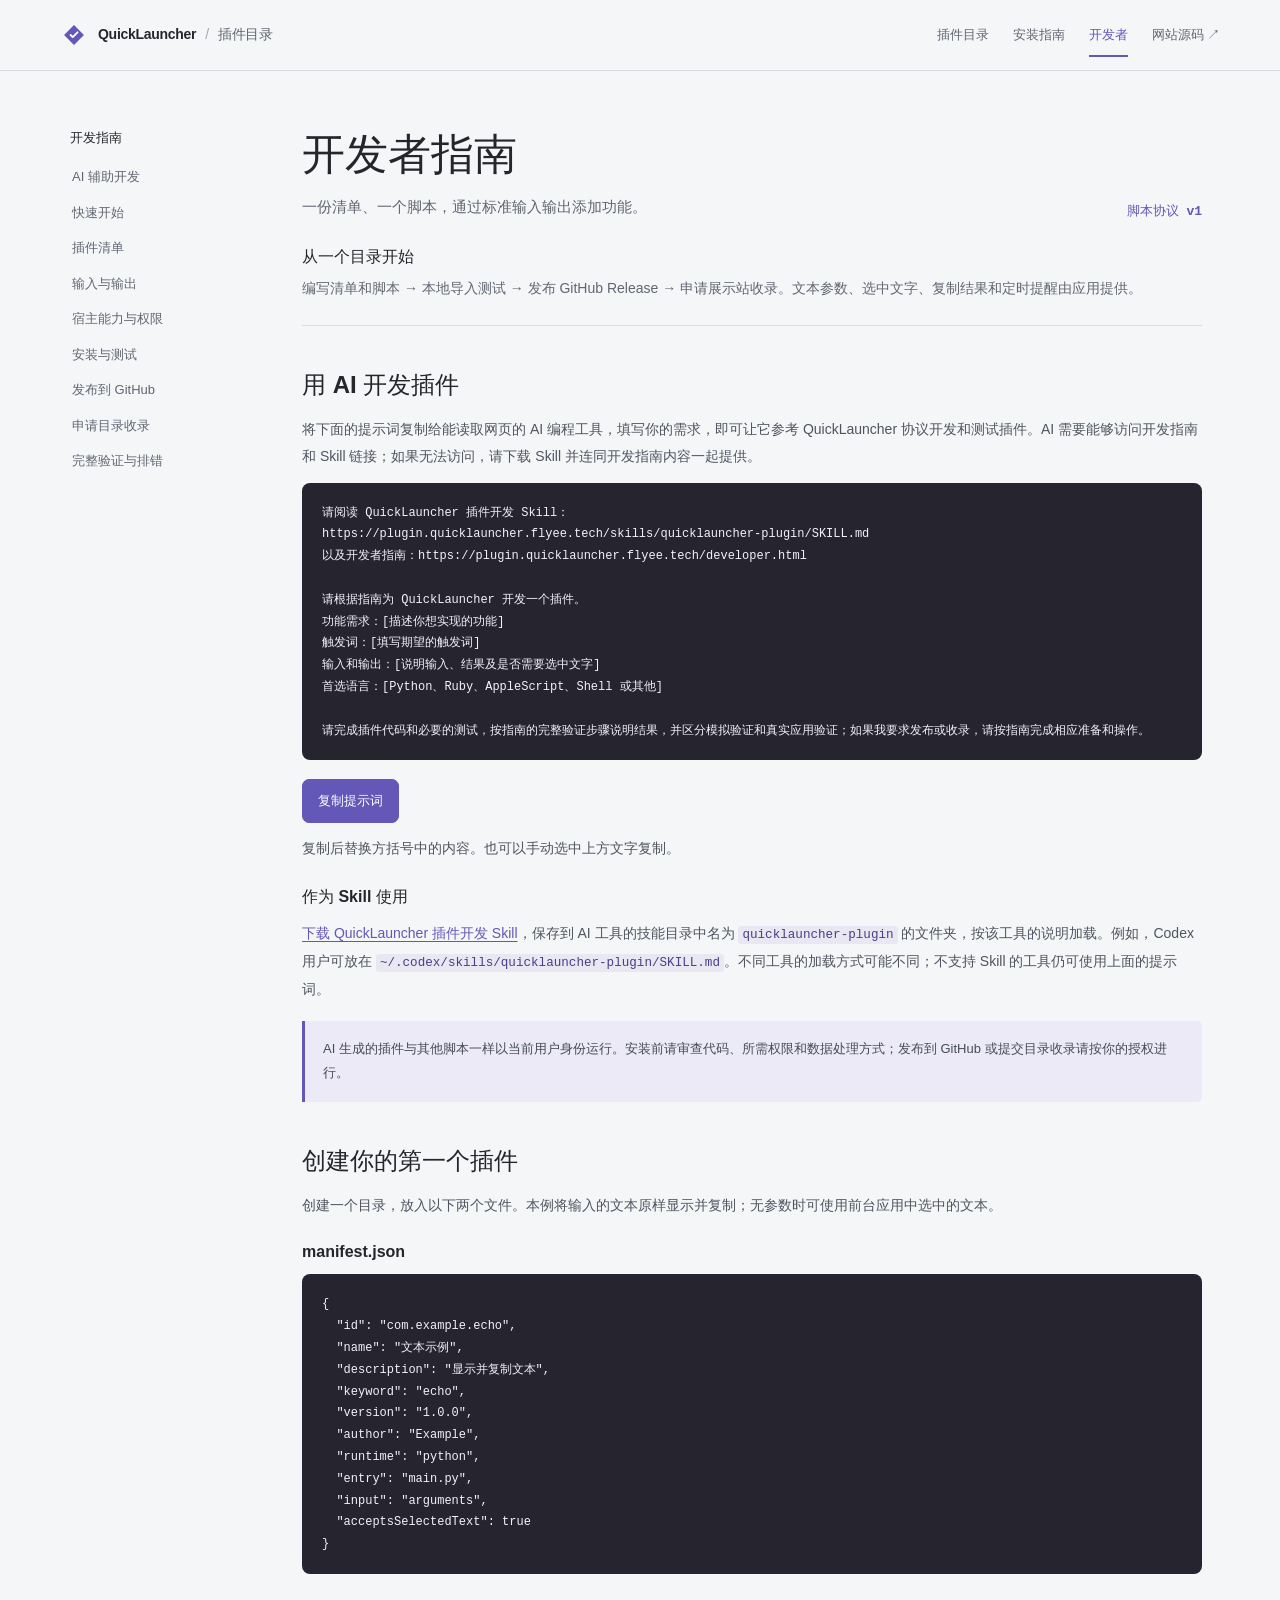
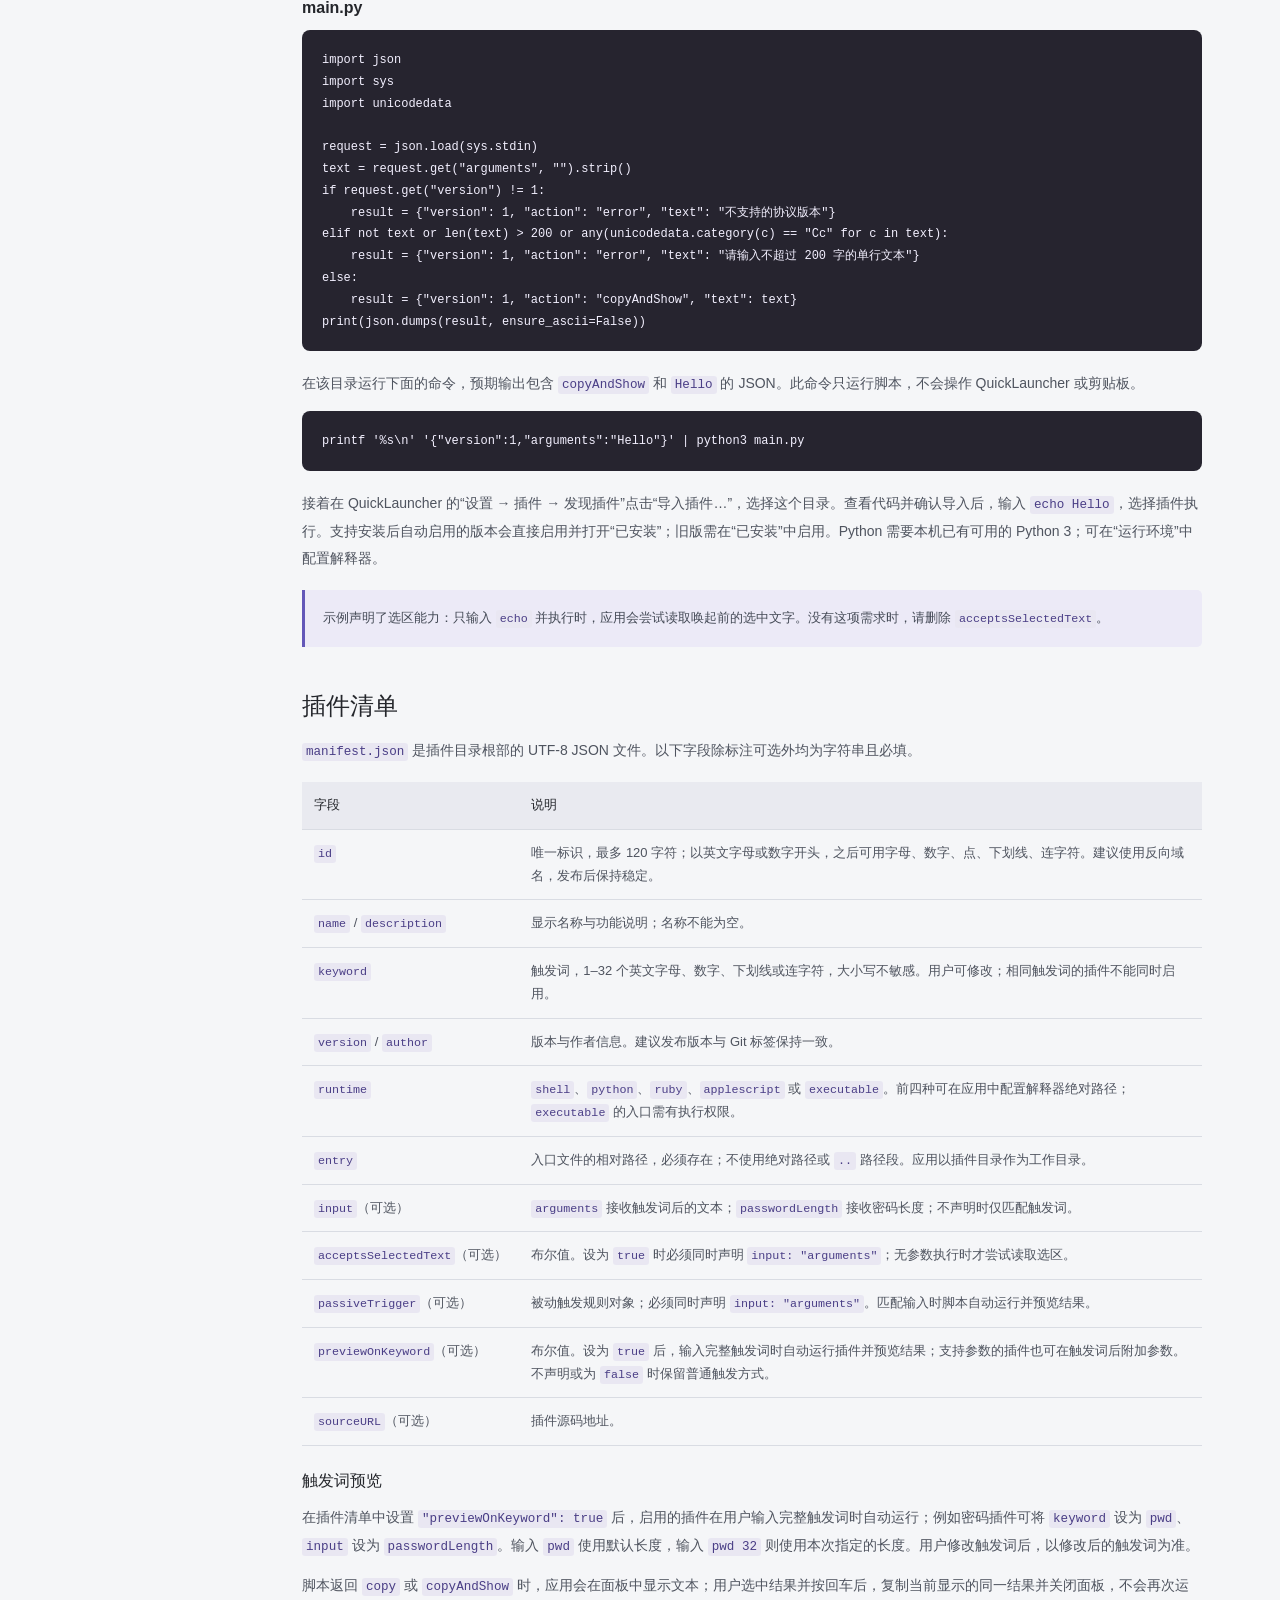
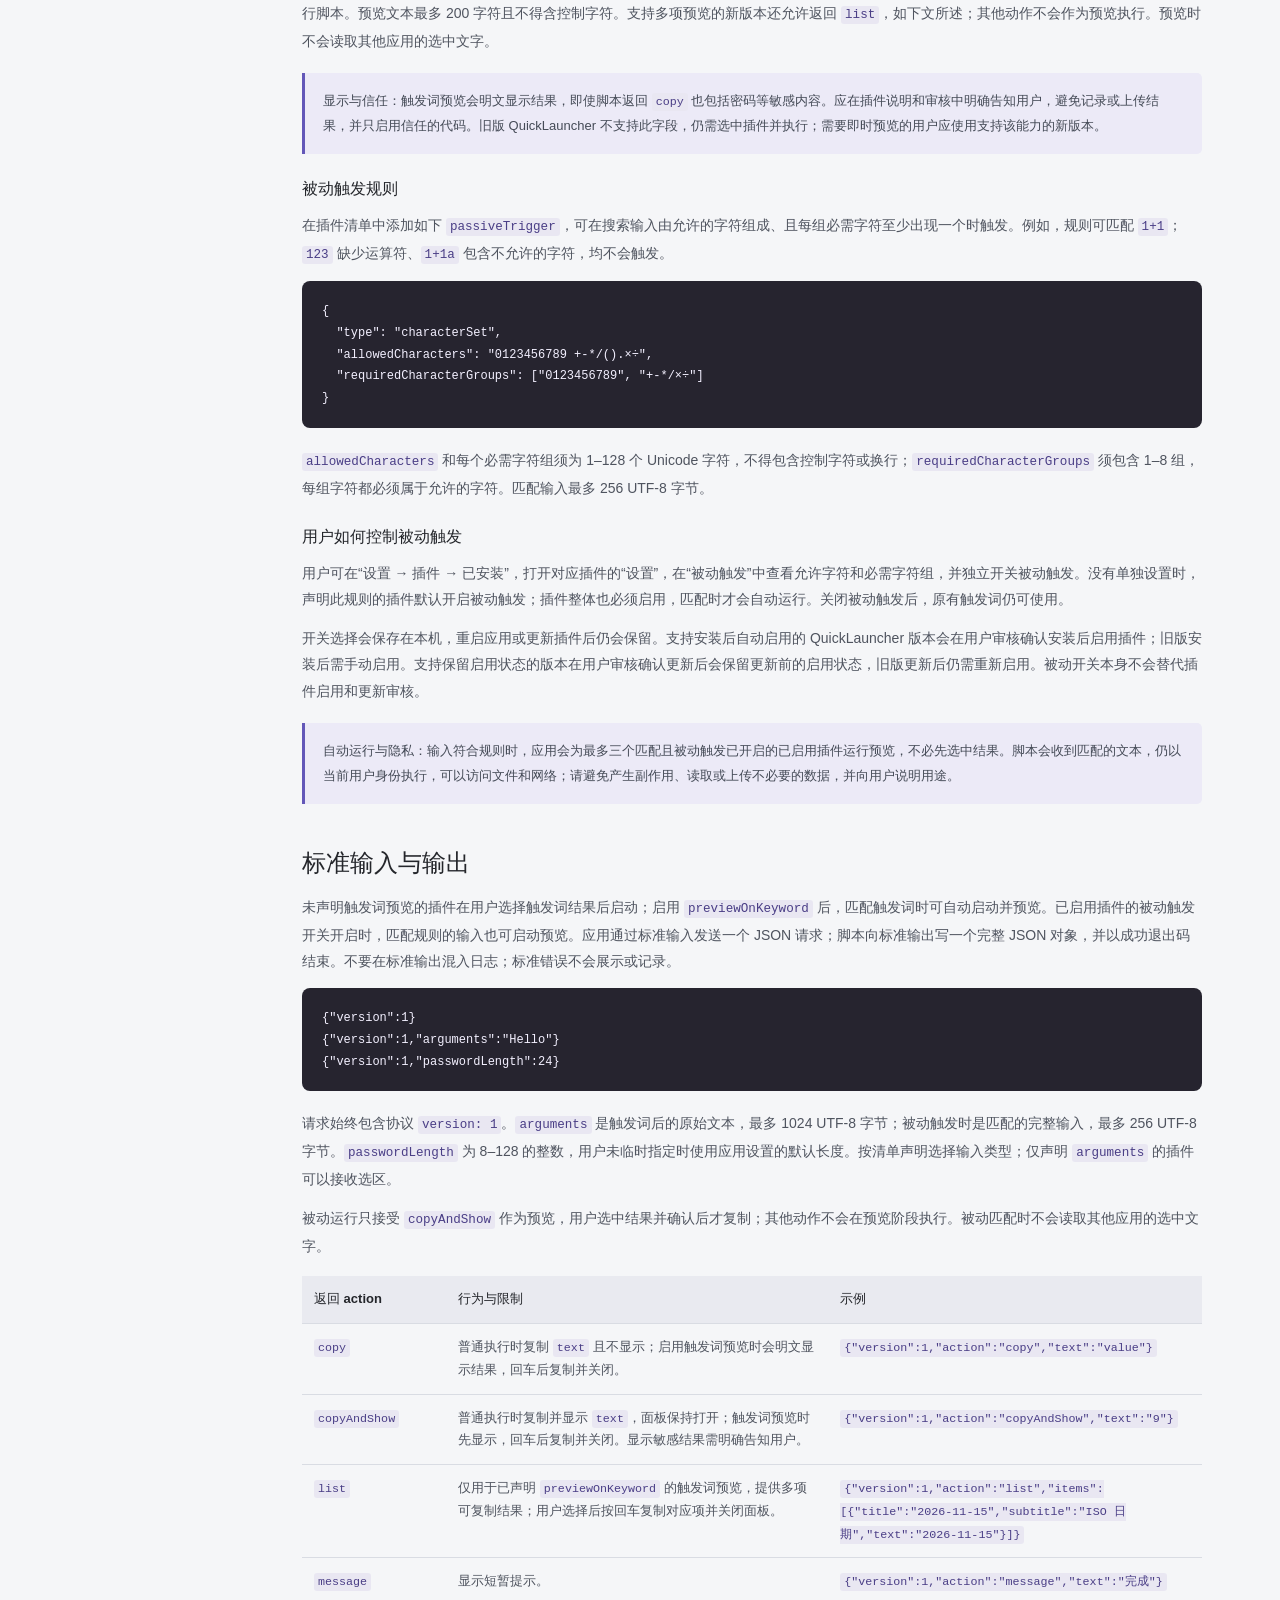
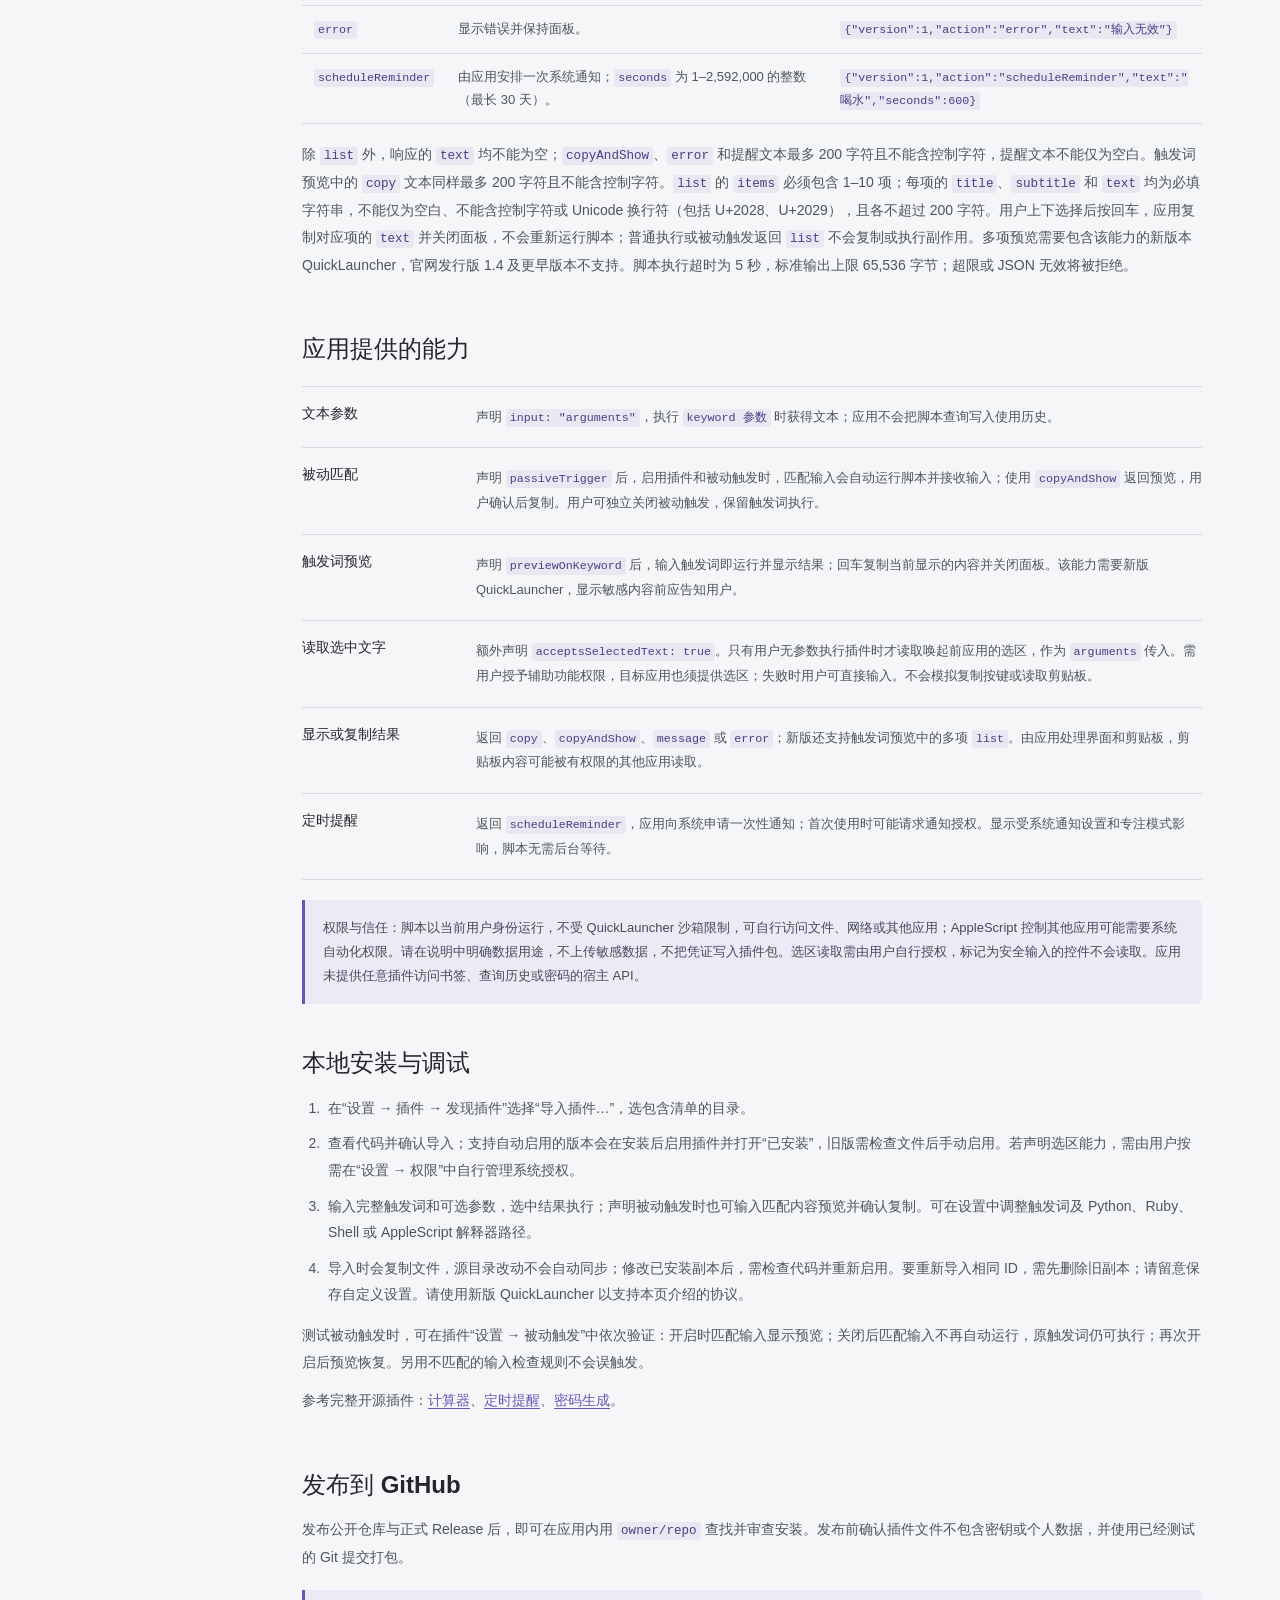
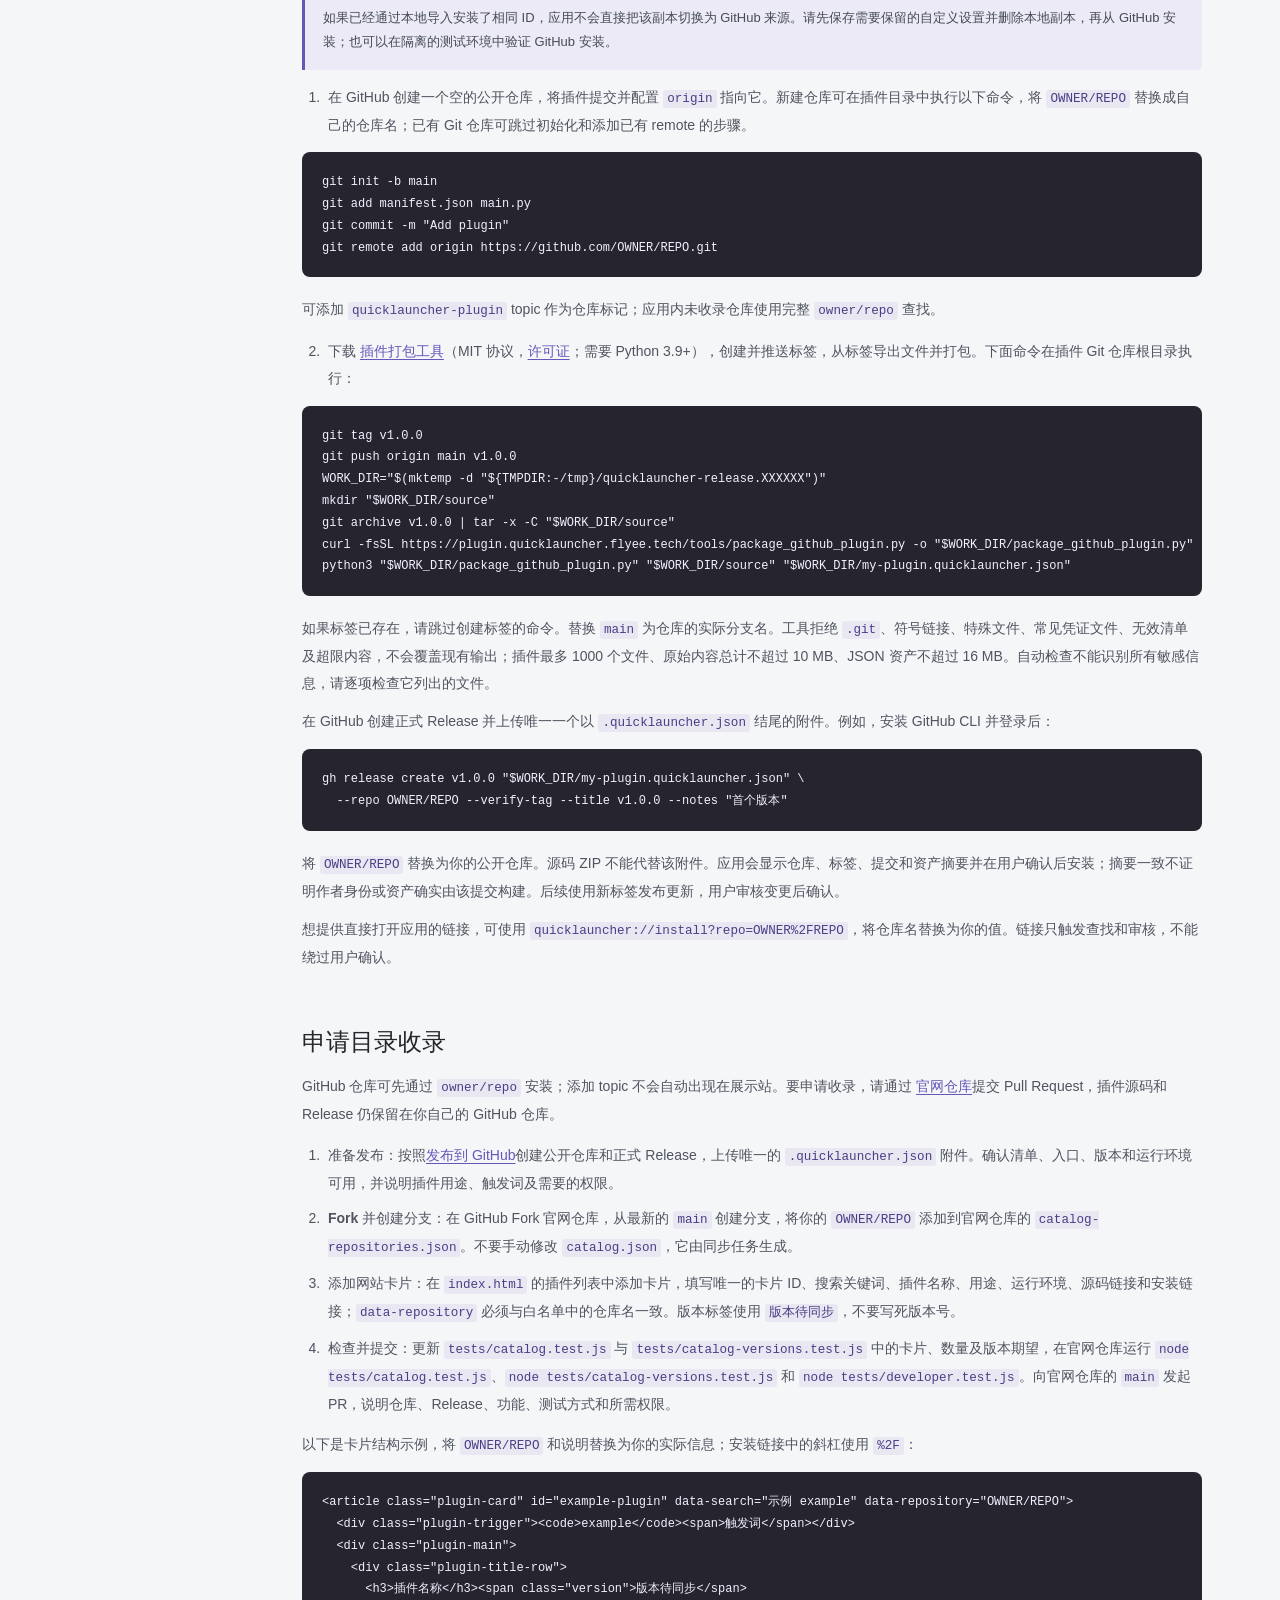
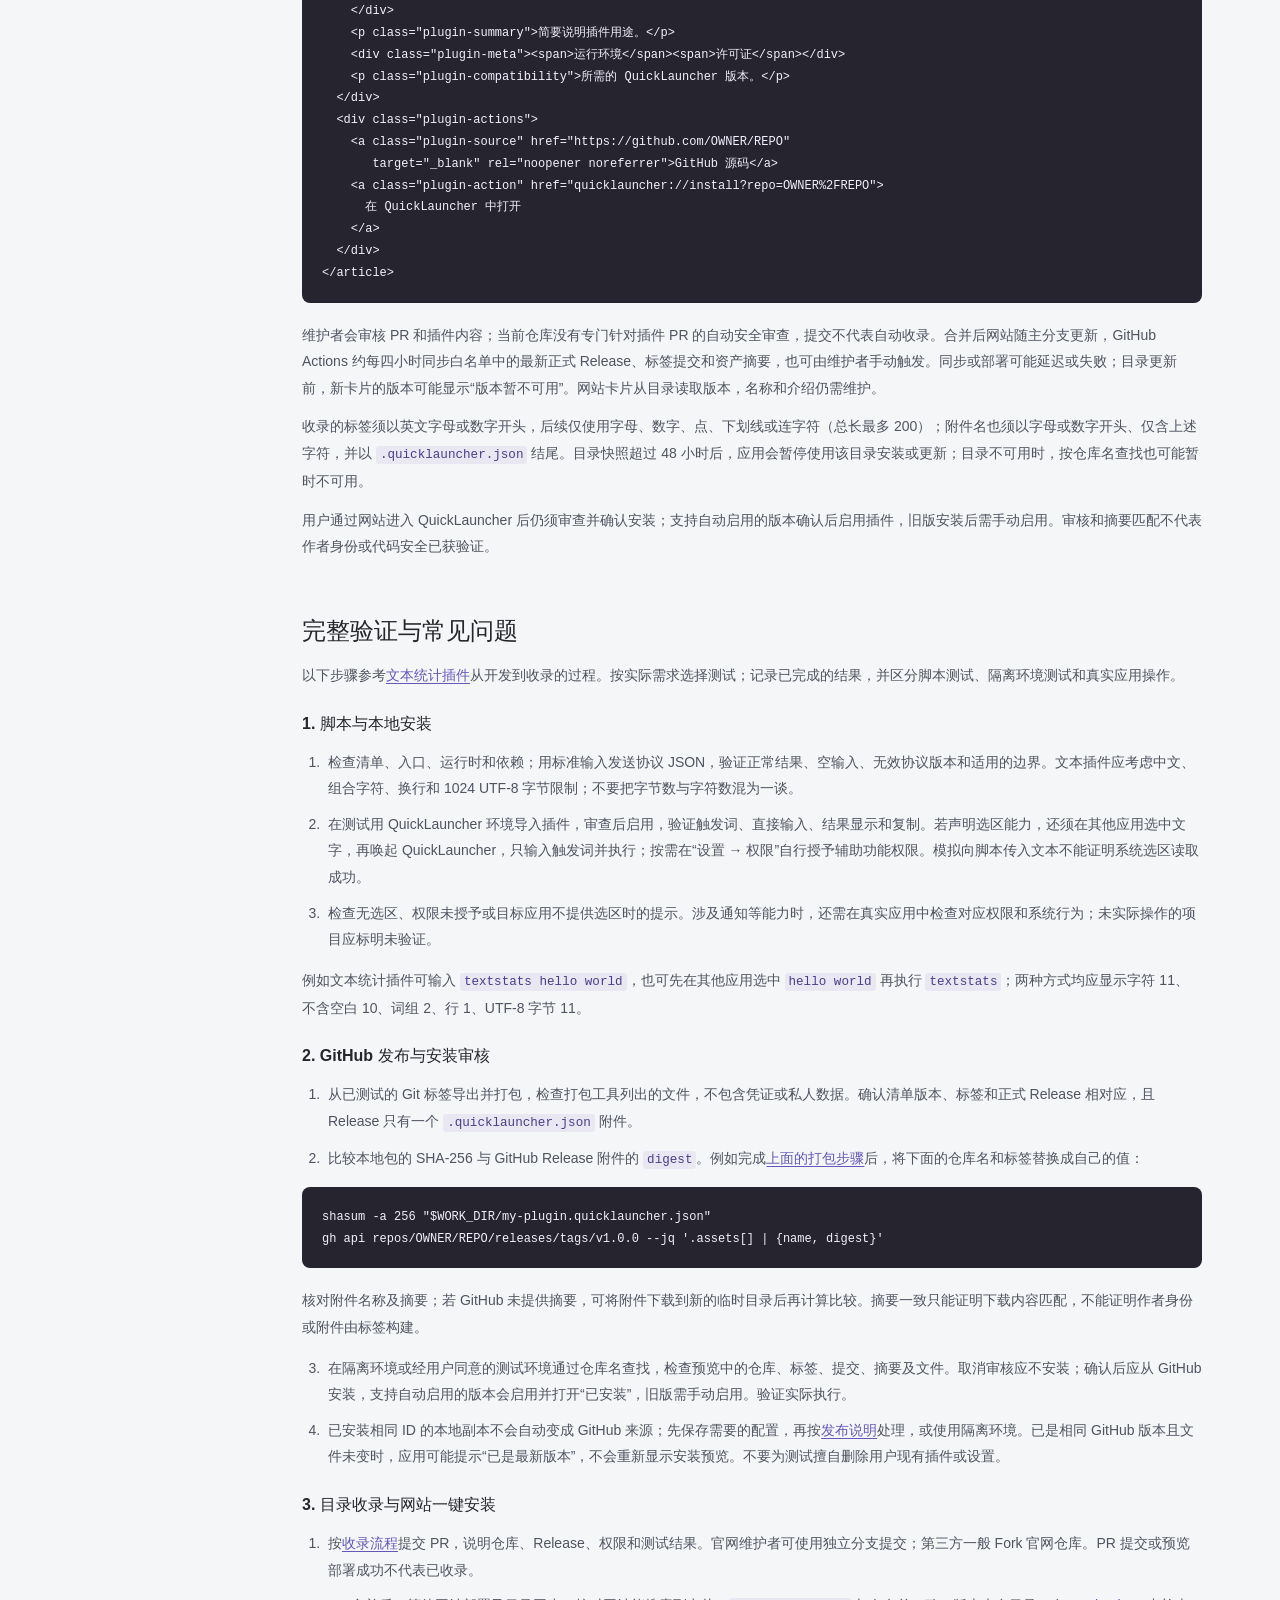
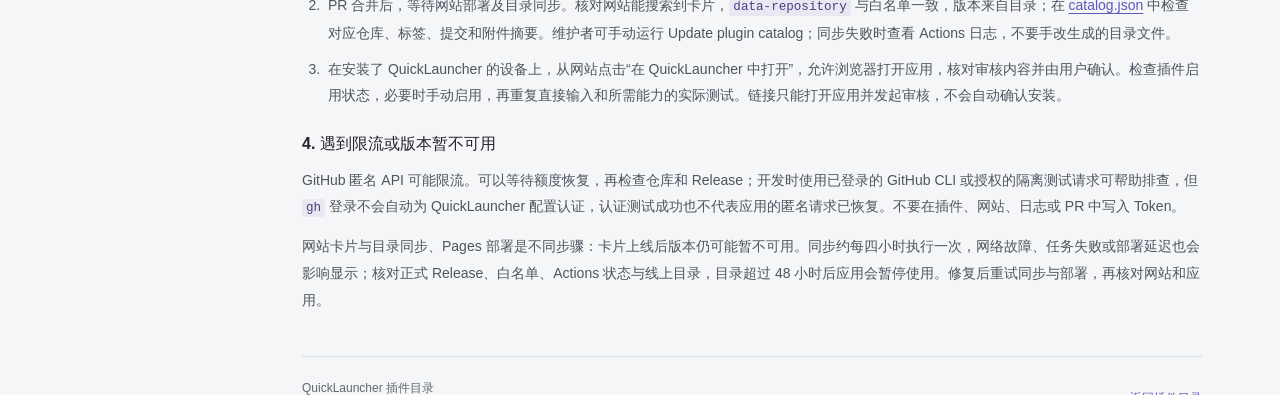
==== commit 9cbd1261: "feat: 收录日期和时间插件 - 增加插件展示、搜索与一键安装入口 - 更新多结果预览协议和版本要求" ====
--- a/developer.html
+++ b/developer.html
@@ -118,7 +118,7 @@
         </tbody></table></div>
         <h3>触发词预览</h3>
         <p>在插件清单中设置 <code>"previewOnKeyword": true</code> 后，启用的插件在用户输入完整触发词时自动运行；例如密码插件可将 <code>keyword</code> 设为 <code>pwd</code>、<code>input</code> 设为 <code>passwordLength</code>。输入 <code>pwd</code> 使用默认长度，输入 <code>pwd 32</code> 则使用本次指定的长度。用户修改触发词后，以修改后的触发词为准。</p>
-        <p>脚本返回 <code>copy</code> 或 <code>copyAndShow</code> 时，应用会在面板中显示文本；用户选中结果并按回车后，复制<strong>当前显示的同一结果</strong>并关闭面板，不会再次运行脚本。预览文本最多 200 字符且不得含控制字符，其他动作不会作为预览执行。预览时不会读取其他应用的选中文字。</p>
+        <p>脚本返回 <code>copy</code> 或 <code>copyAndShow</code> 时，应用会在面板中显示文本；用户选中结果并按回车后，复制<strong>当前显示的同一结果</strong>并关闭面板，不会再次运行脚本。预览文本最多 200 字符且不得含控制字符。支持多项预览的新版本还允许返回 <code>list</code>，如下文所述；其他动作不会作为预览执行。预览时不会读取其他应用的选中文字。</p>
         <div class="docs-note"><strong>显示与信任：</strong>触发词预览会明文显示结果，即使脚本返回 <code>copy</code> 也包括密码等敏感内容。应在插件说明和审核中明确告知用户，避免记录或上传结果，并只启用信任的代码。旧版 QuickLauncher 不支持此字段，仍需选中插件并执行；需要即时预览的用户应使用支持该能力的新版本。</div>
         <h3>被动触发规则</h3>
         <p>在插件清单中添加如下 <code>passiveTrigger</code>，可在搜索输入由允许的字符组成、且每组必需字符至少出现一个时触发。例如，规则可匹配 <code>1+1</code>；<code>123</code> 缺少运算符、<code>1+1a</code> 包含不允许的字符，均不会触发。</p>
@@ -145,11 +145,12 @@
         <div class="docs-table-wrap"><table><thead><tr><th>返回 action</th><th>行为与限制</th><th>示例</th></tr></thead><tbody>
           <tr><td><code>copy</code></td><td>普通执行时复制 <code>text</code> 且不显示；启用触发词预览时会明文显示结果，回车后复制并关闭。</td><td><code>{"version":1,"action":"copy","text":"value"}</code></td></tr>
           <tr><td><code>copyAndShow</code></td><td>普通执行时复制并显示 <code>text</code>，面板保持打开；触发词预览时先显示，回车后复制并关闭。显示敏感结果需明确告知用户。</td><td><code>{"version":1,"action":"copyAndShow","text":"9"}</code></td></tr>
+          <tr><td><code>list</code></td><td>仅用于已声明 <code>previewOnKeyword</code> 的触发词预览，提供多项可复制结果；用户选择后按回车复制对应项并关闭面板。</td><td><code>{"version":1,"action":"list","items":[{"title":"2026-11-15","subtitle":"ISO 日期","text":"2026-11-15"}]}</code></td></tr>
           <tr><td><code>message</code></td><td>显示短暂提示。</td><td><code>{"version":1,"action":"message","text":"完成"}</code></td></tr>
           <tr><td><code>error</code></td><td>显示错误并保持面板。</td><td><code>{"version":1,"action":"error","text":"输入无效"}</code></td></tr>
           <tr><td><code>scheduleReminder</code></td><td>由应用安排一次系统通知；<code>seconds</code> 为 1–2,592,000 的整数（最长 30 天）。</td><td><code>{"version":1,"action":"scheduleReminder","text":"喝水","seconds":600}</code></td></tr>
         </tbody></table></div>
-        <p>所有响应的 <code>text</code> 均不能为空；<code>copyAndShow</code>、<code>error</code> 和提醒文本最多 200 字符且不能含控制字符，提醒文本不能仅为空白。触发词预览中的 <code>copy</code> 文本同样最多 200 字符且不能含控制字符。脚本执行超时为 5 秒，标准输出上限 65,536 字节；超限或 JSON 无效将被拒绝。</p>
+        <p>除 <code>list</code> 外，响应的 <code>text</code> 均不能为空；<code>copyAndShow</code>、<code>error</code> 和提醒文本最多 200 字符且不能含控制字符，提醒文本不能仅为空白。触发词预览中的 <code>copy</code> 文本同样最多 200 字符且不能含控制字符。<code>list</code> 的 <code>items</code> 必须包含 1–10 项；每项的 <code>title</code>、<code>subtitle</code> 和 <code>text</code> 均为必填字符串，不能仅为空白、不能含控制字符或 Unicode 换行符（包括 U+2028、U+2029），且各不超过 200 字符。用户上下选择后按回车，应用复制对应项的 <code>text</code> 并关闭面板，不会重新运行脚本；普通执行或被动触发返回 <code>list</code> 不会复制或执行副作用。多项预览需要包含该能力的新版本 QuickLauncher，官网发行版 1.4 及更早版本不支持。脚本执行超时为 5 秒，标准输出上限 65,536 字节；超限或 JSON 无效将被拒绝。</p>
       </section>
 
       <section class="docs-section" id="capabilities" aria-labelledby="capabilities-title">
@@ -159,7 +160,7 @@
           <article><h3>被动匹配</h3><p>声明 <code>passiveTrigger</code> 后，启用插件和被动触发时，匹配输入会自动运行脚本并接收输入；使用 <code>copyAndShow</code> 返回预览，用户确认后复制。用户可独立关闭被动触发，保留触发词执行。</p></article>
           <article><h3>触发词预览</h3><p>声明 <code>previewOnKeyword</code> 后，输入触发词即运行并显示结果；回车复制当前显示的内容并关闭面板。该能力需要新版 QuickLauncher，显示敏感内容前应告知用户。</p></article>
           <article><h3>读取选中文字</h3><p>额外声明 <code>acceptsSelectedText: true</code>。只有用户无参数执行插件时才读取唤起前应用的选区，作为 <code>arguments</code> 传入。需用户授予辅助功能权限，目标应用也须提供选区；失败时用户可直接输入。不会模拟复制按键或读取剪贴板。</p></article>
-          <article><h3>显示或复制结果</h3><p>返回 <code>copy</code>、<code>copyAndShow</code>、<code>message</code> 或 <code>error</code>；由应用处理界面和剪贴板。剪贴板内容可能被有权限的其他应用读取。</p></article>
+          <article><h3>显示或复制结果</h3><p>返回 <code>copy</code>、<code>copyAndShow</code>、<code>message</code> 或 <code>error</code>；新版还支持触发词预览中的多项 <code>list</code>。由应用处理界面和剪贴板，剪贴板内容可能被有权限的其他应用读取。</p></article>
           <article><h3>定时提醒</h3><p>返回 <code>scheduleReminder</code>，应用向系统申请一次性通知；首次使用时可能请求通知授权。显示受系统通知设置和专注模式影响，脚本无需后台等待。</p></article>
         </div>
         <div class="docs-note"><strong>权限与信任：</strong>脚本以当前用户身份运行，不受 QuickLauncher 沙箱限制，可自行访问文件、网络或其他应用；AppleScript 控制其他应用可能需要系统自动化权限。请在说明中明确数据用途，不上传敏感数据，不把凭证写入插件包。选区读取需由用户自行授权，标记为安全输入的控件不会读取。应用未提供任意插件访问书签、查询历史或密码的宿主 API。</div>
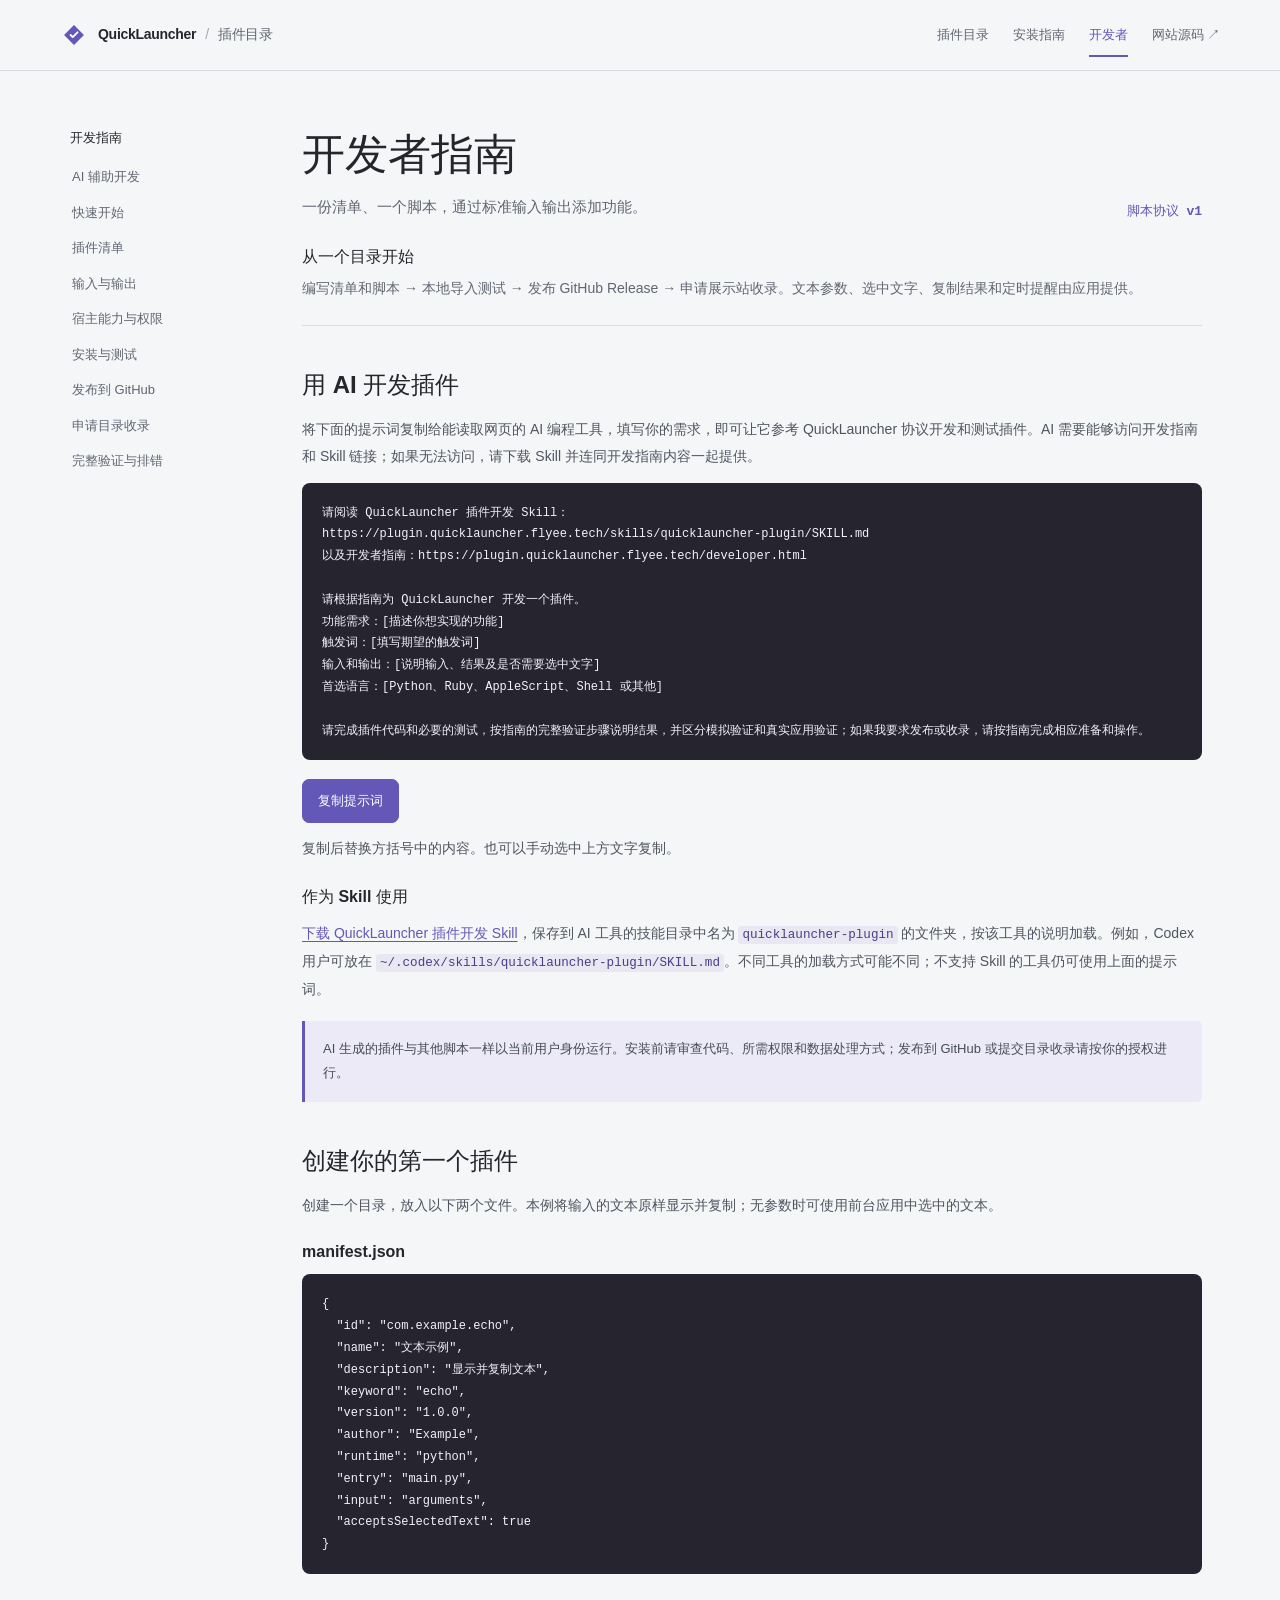
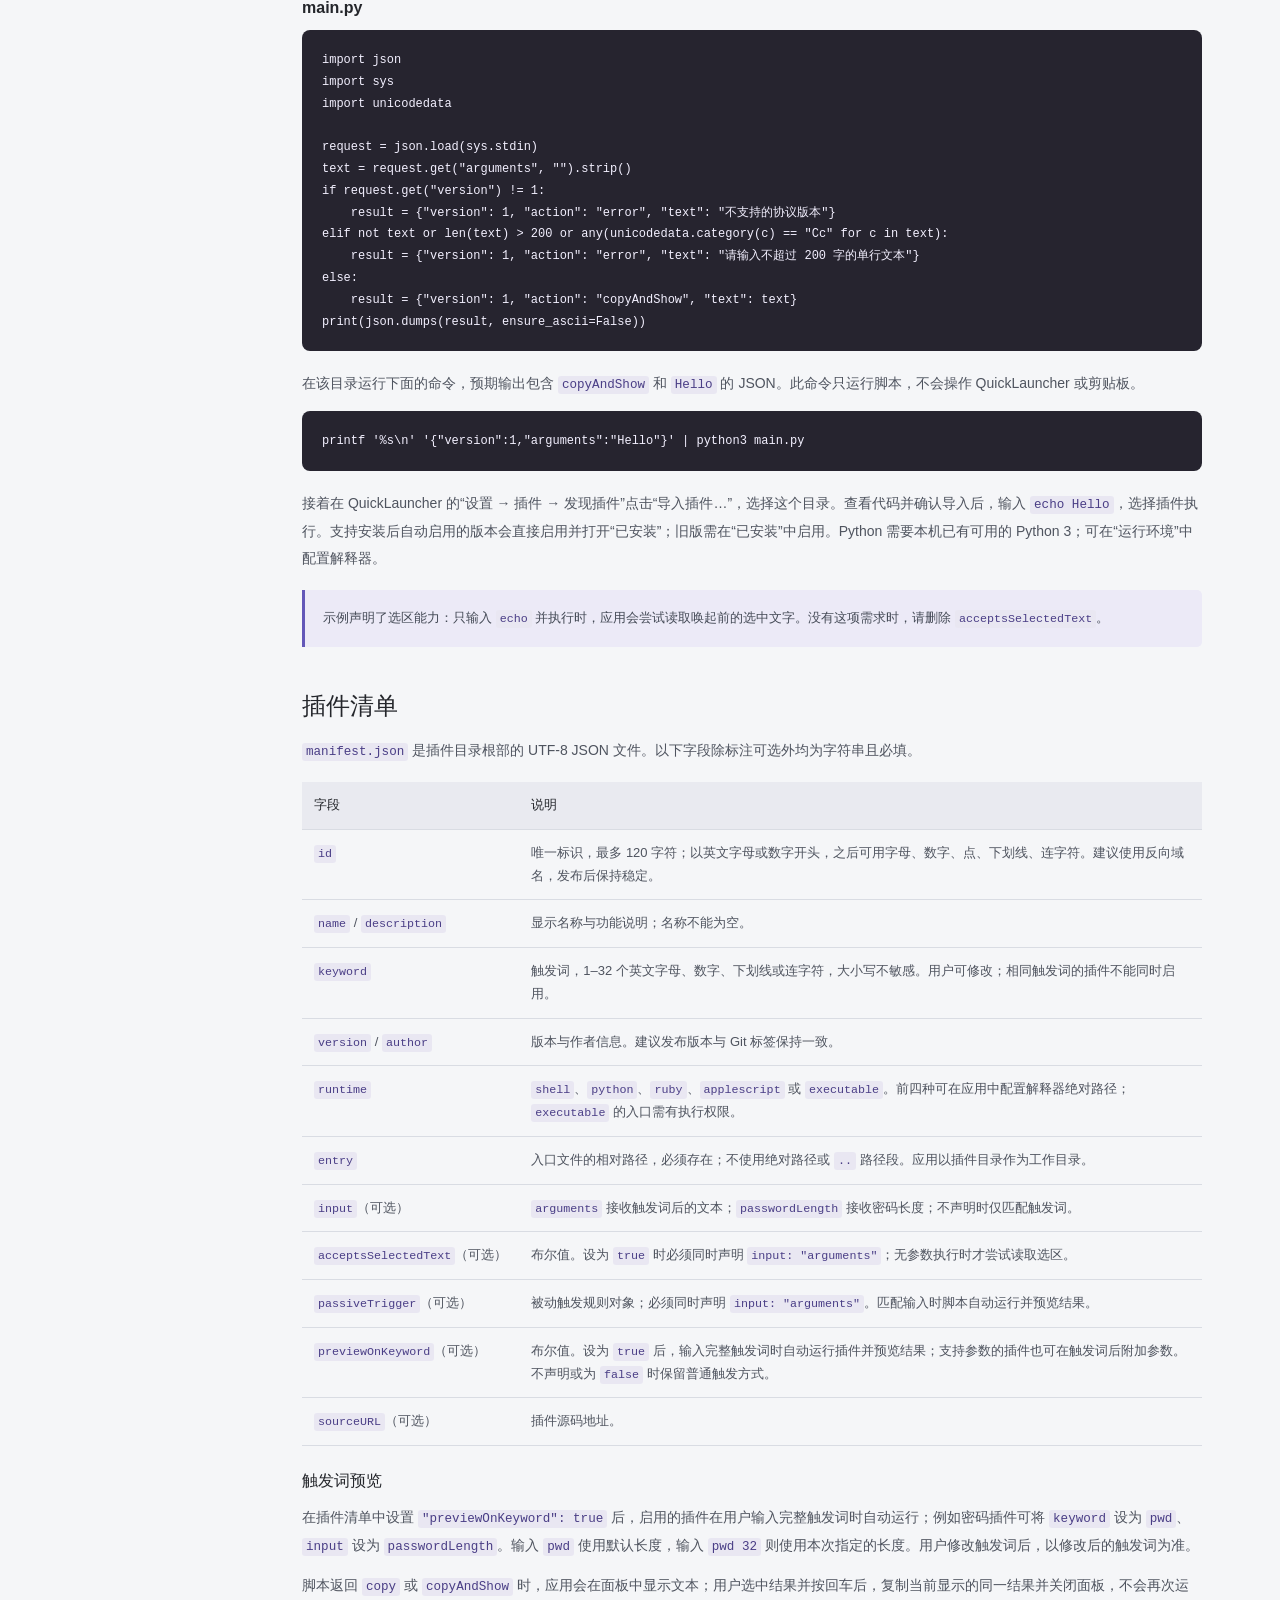
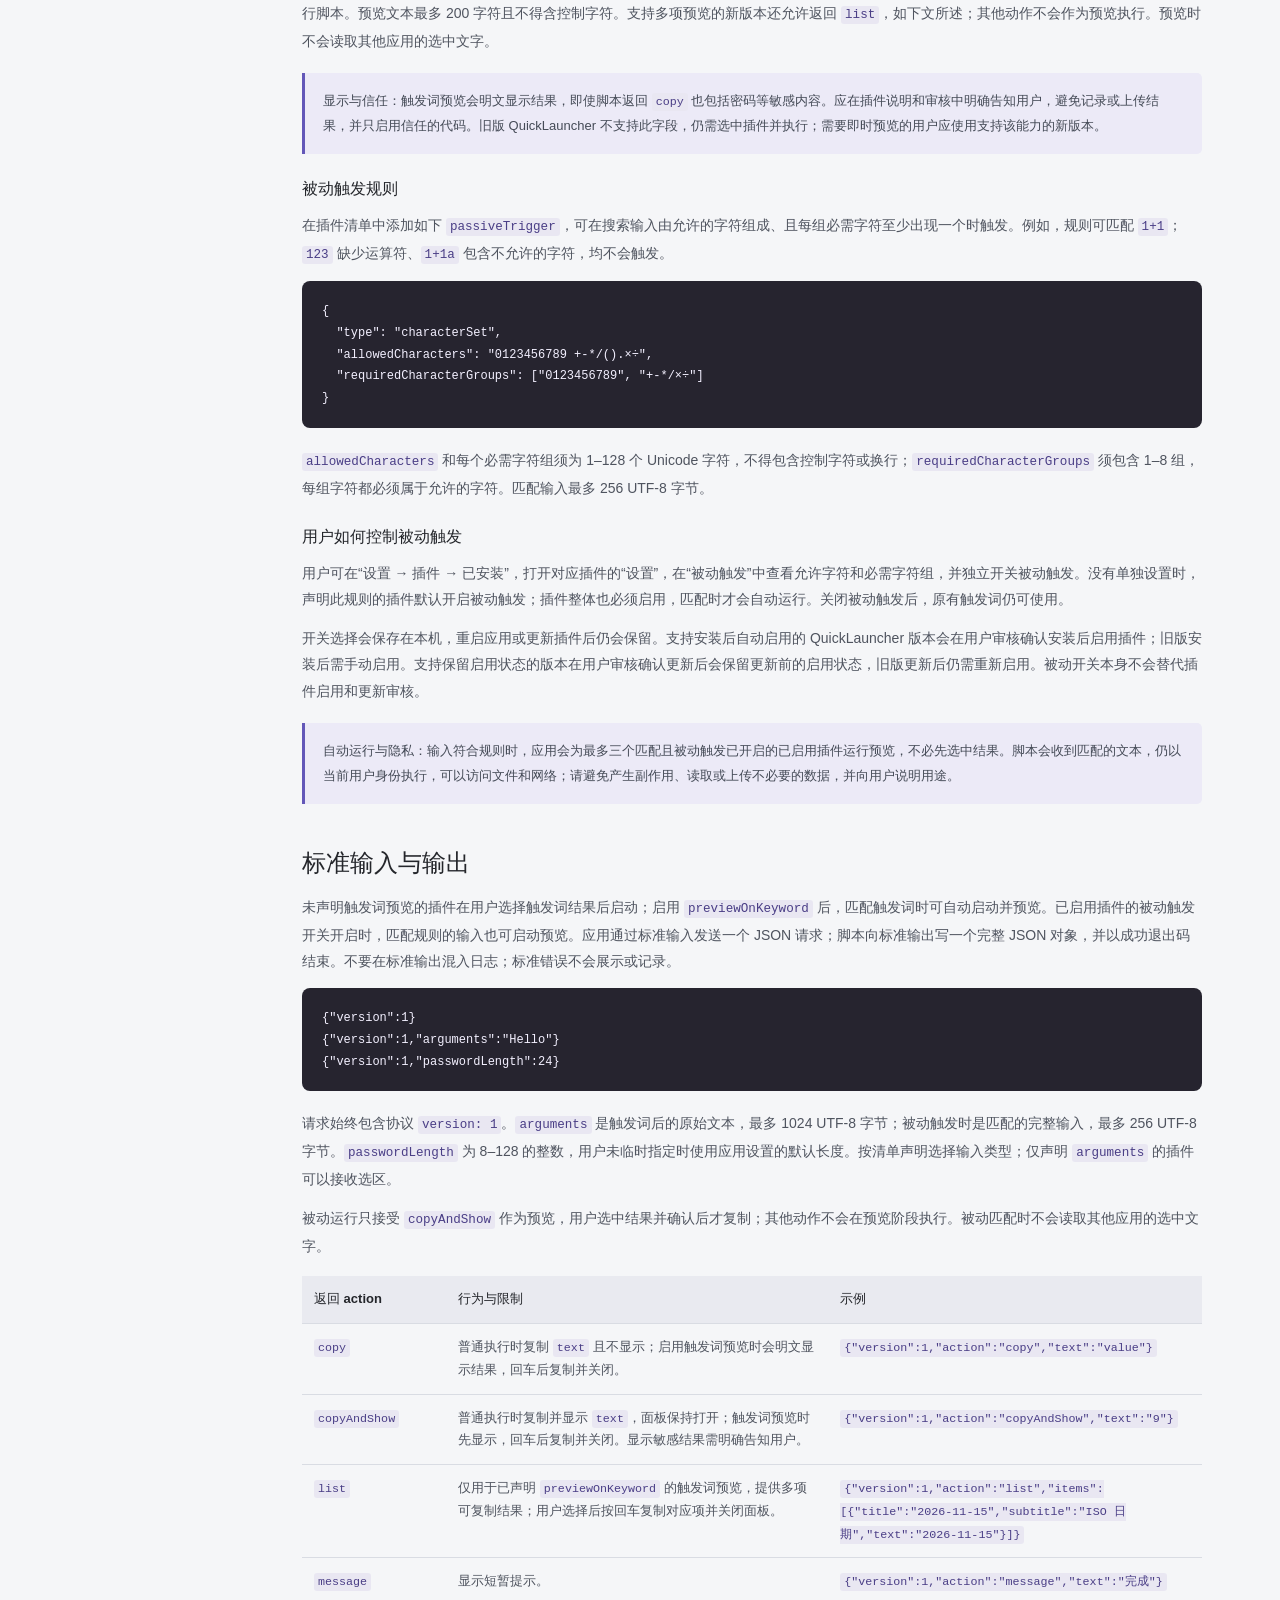
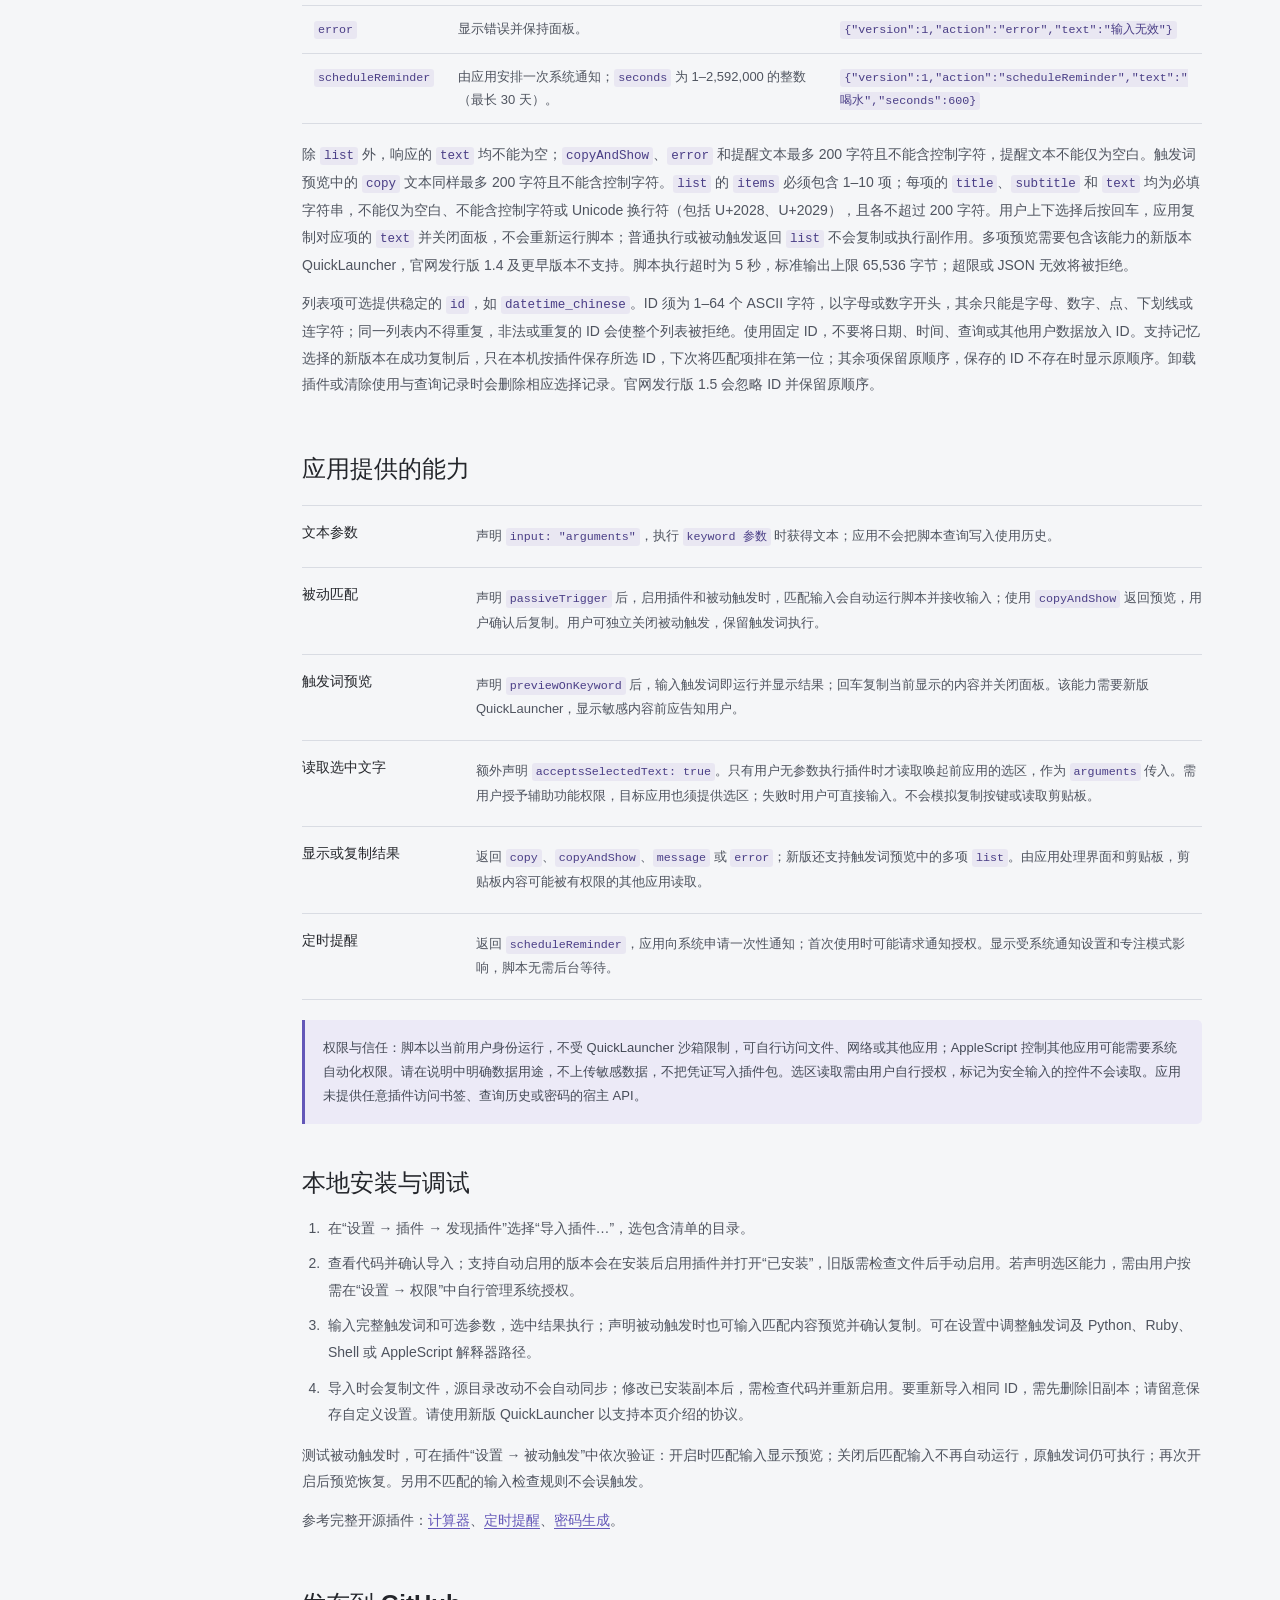
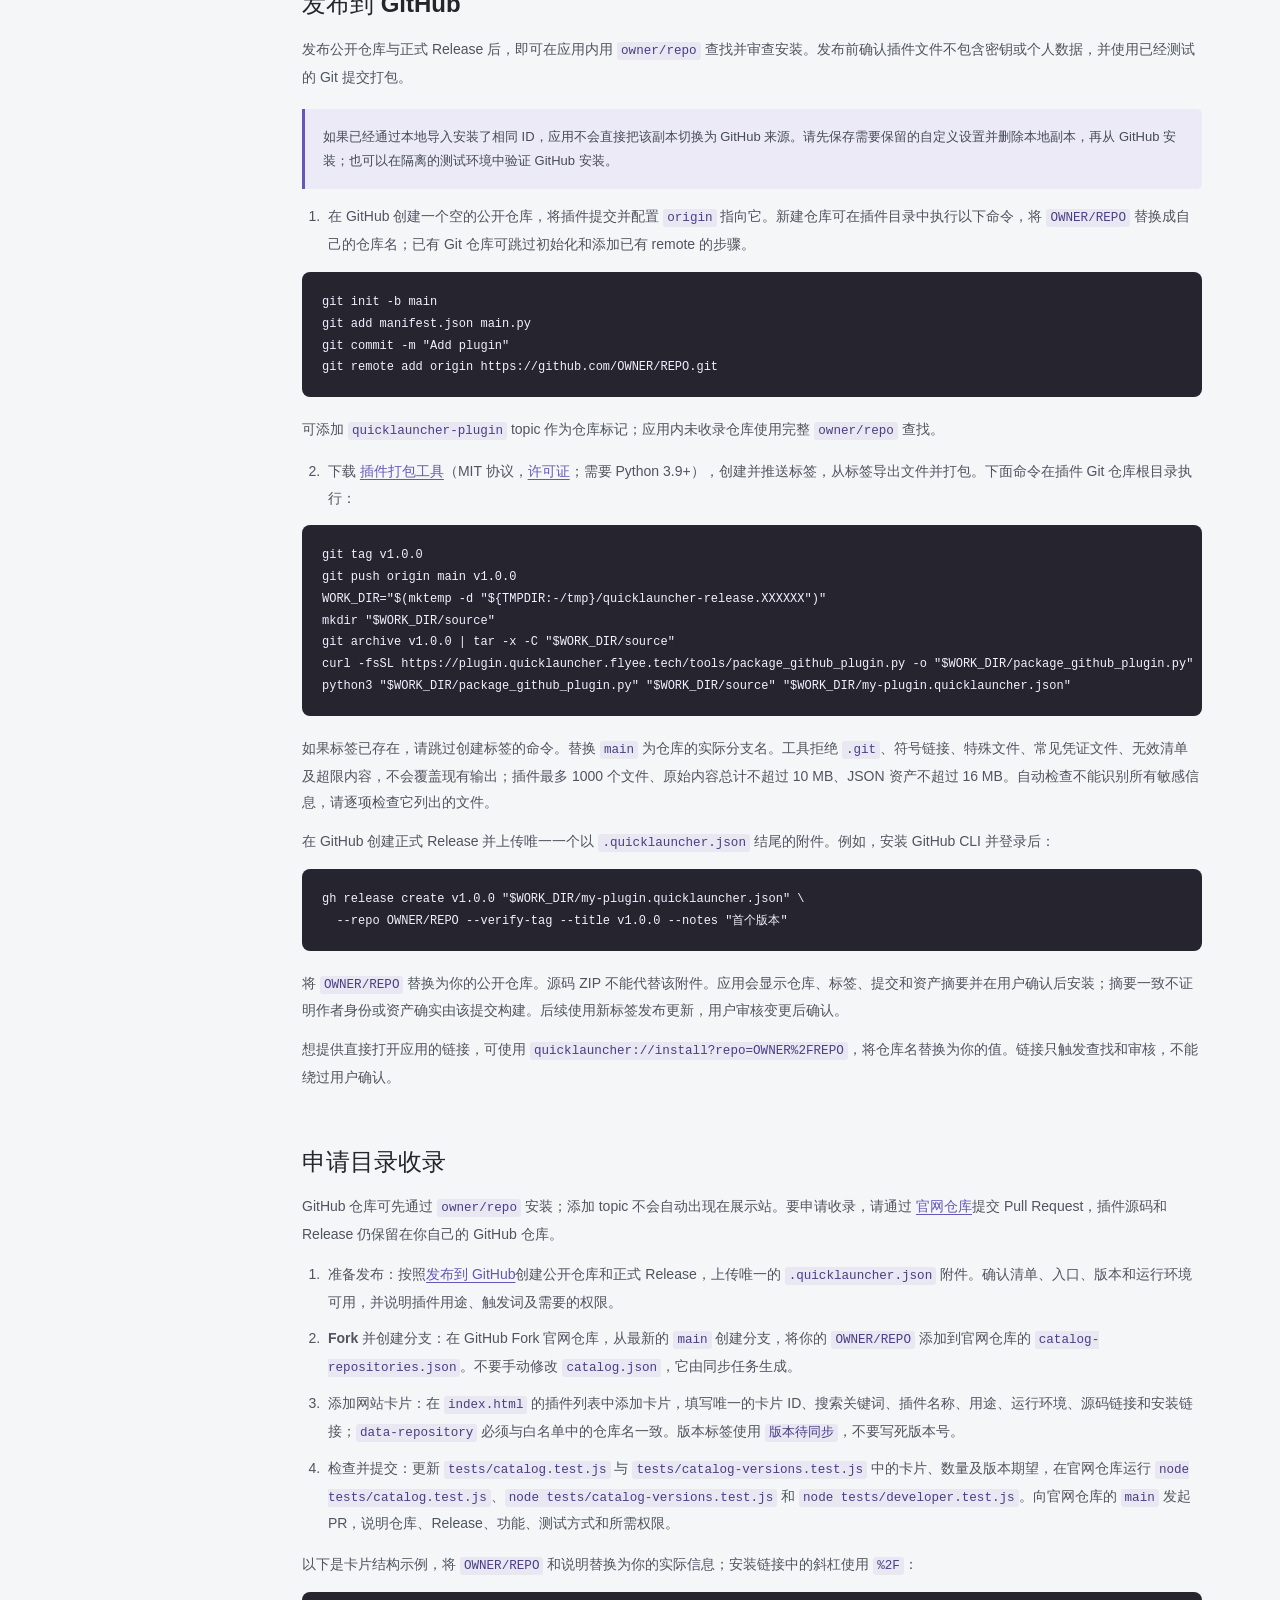
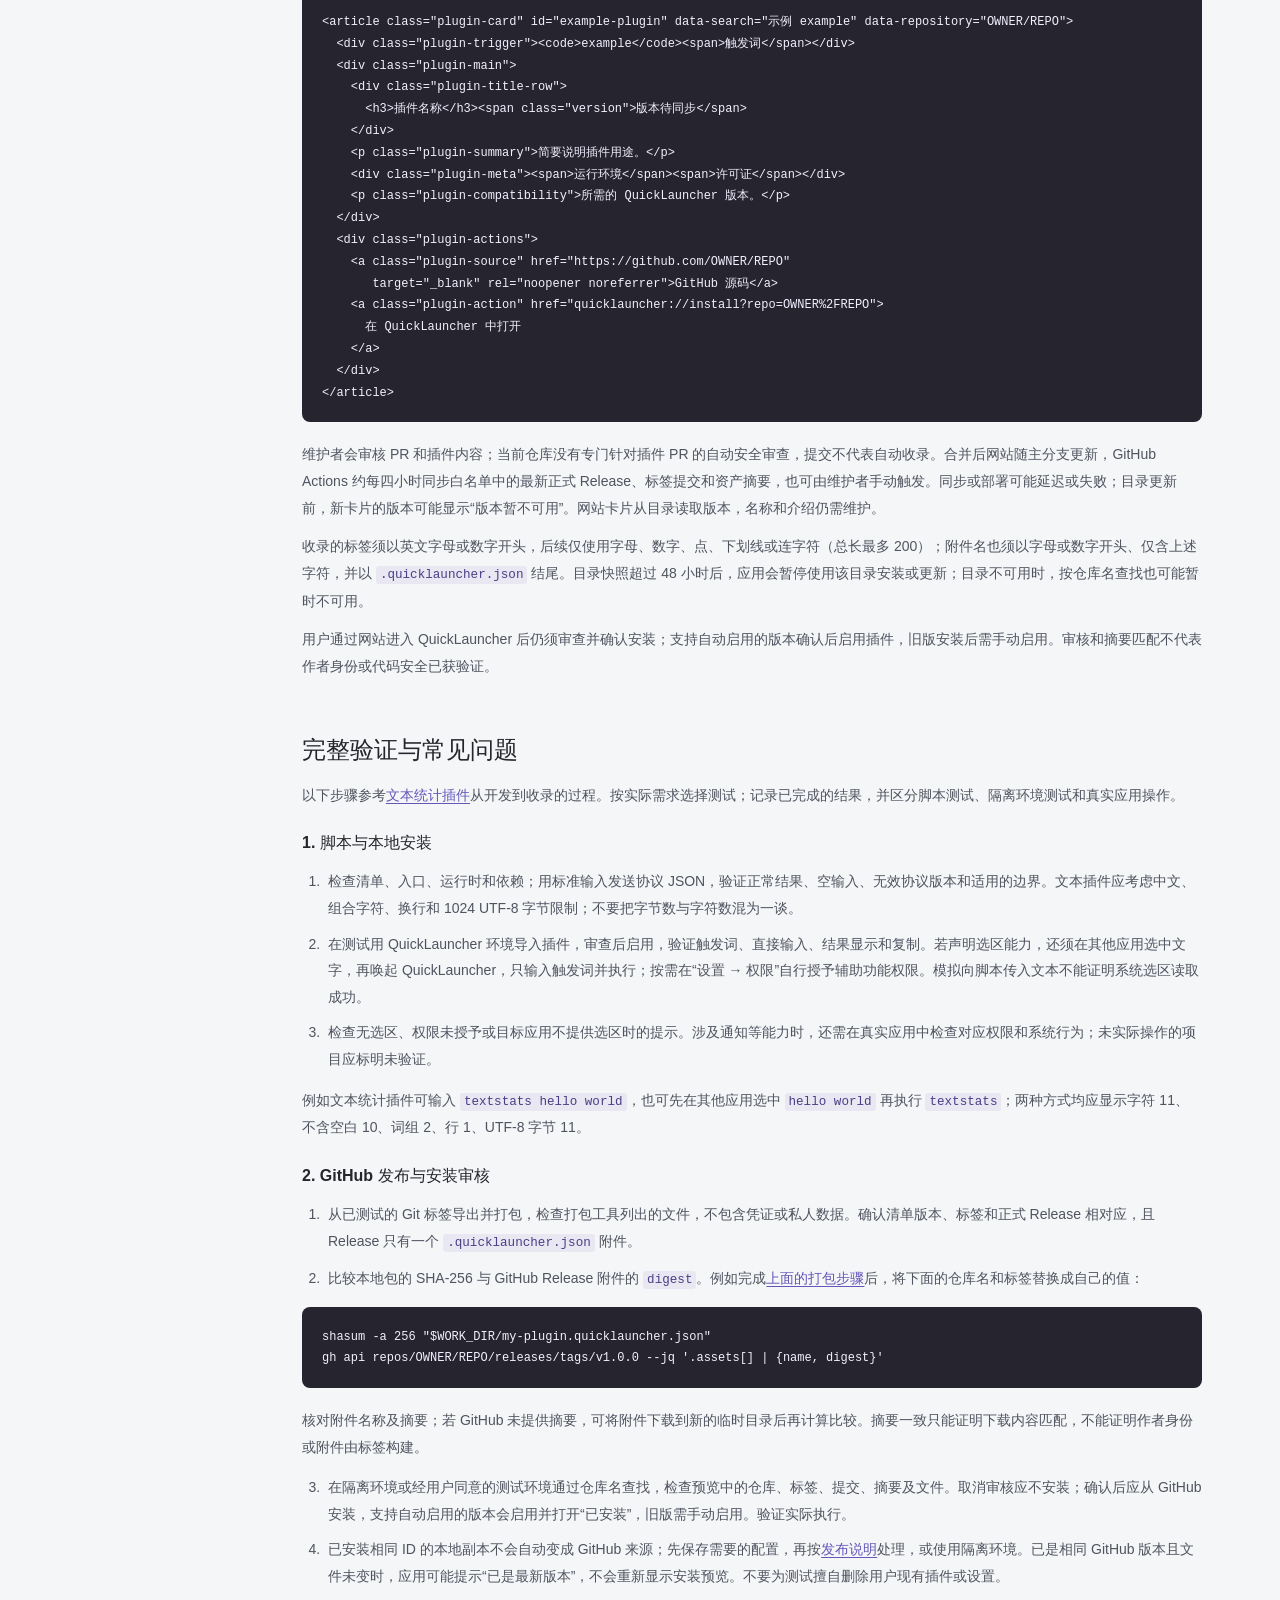
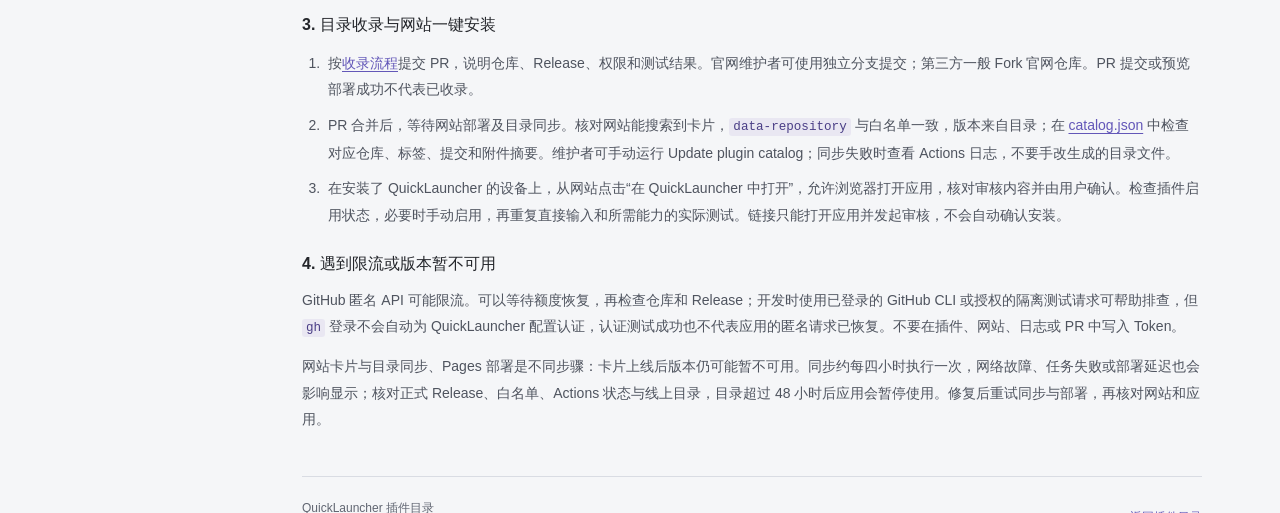
==== commit 6f5a0e10: "docs: 补充插件格式记忆协议 - 说明稳定格式标识、本地记忆与旧版兼容" ====
--- a/developer.html
+++ b/developer.html
@@ -151,6 +151,7 @@
           <tr><td><code>scheduleReminder</code></td><td>由应用安排一次系统通知；<code>seconds</code> 为 1–2,592,000 的整数（最长 30 天）。</td><td><code>{"version":1,"action":"scheduleReminder","text":"喝水","seconds":600}</code></td></tr>
         </tbody></table></div>
         <p>除 <code>list</code> 外，响应的 <code>text</code> 均不能为空；<code>copyAndShow</code>、<code>error</code> 和提醒文本最多 200 字符且不能含控制字符，提醒文本不能仅为空白。触发词预览中的 <code>copy</code> 文本同样最多 200 字符且不能含控制字符。<code>list</code> 的 <code>items</code> 必须包含 1–10 项；每项的 <code>title</code>、<code>subtitle</code> 和 <code>text</code> 均为必填字符串，不能仅为空白、不能含控制字符或 Unicode 换行符（包括 U+2028、U+2029），且各不超过 200 字符。用户上下选择后按回车，应用复制对应项的 <code>text</code> 并关闭面板，不会重新运行脚本；普通执行或被动触发返回 <code>list</code> 不会复制或执行副作用。多项预览需要包含该能力的新版本 QuickLauncher，官网发行版 1.4 及更早版本不支持。脚本执行超时为 5 秒，标准输出上限 65,536 字节；超限或 JSON 无效将被拒绝。</p>
+        <p>列表项可选提供稳定的 <code>id</code>，如 <code>datetime_chinese</code>。ID 须为 1–64 个 ASCII 字符，以字母或数字开头，其余只能是字母、数字、点、下划线或连字符；同一列表内不得重复，非法或重复的 ID 会使整个列表被拒绝。使用固定 ID，不要将日期、时间、查询或其他用户数据放入 ID。支持记忆选择的新版本在成功复制后，只在本机按插件保存所选 ID，下次将匹配项排在第一位；其余项保留原顺序，保存的 ID 不存在时显示原顺序。卸载插件或清除使用与查询记录时会删除相应选择记录。官网发行版 1.5 会忽略 ID 并保留原顺序。</p>
       </section>
 
       <section class="docs-section" id="capabilities" aria-labelledby="capabilities-title">
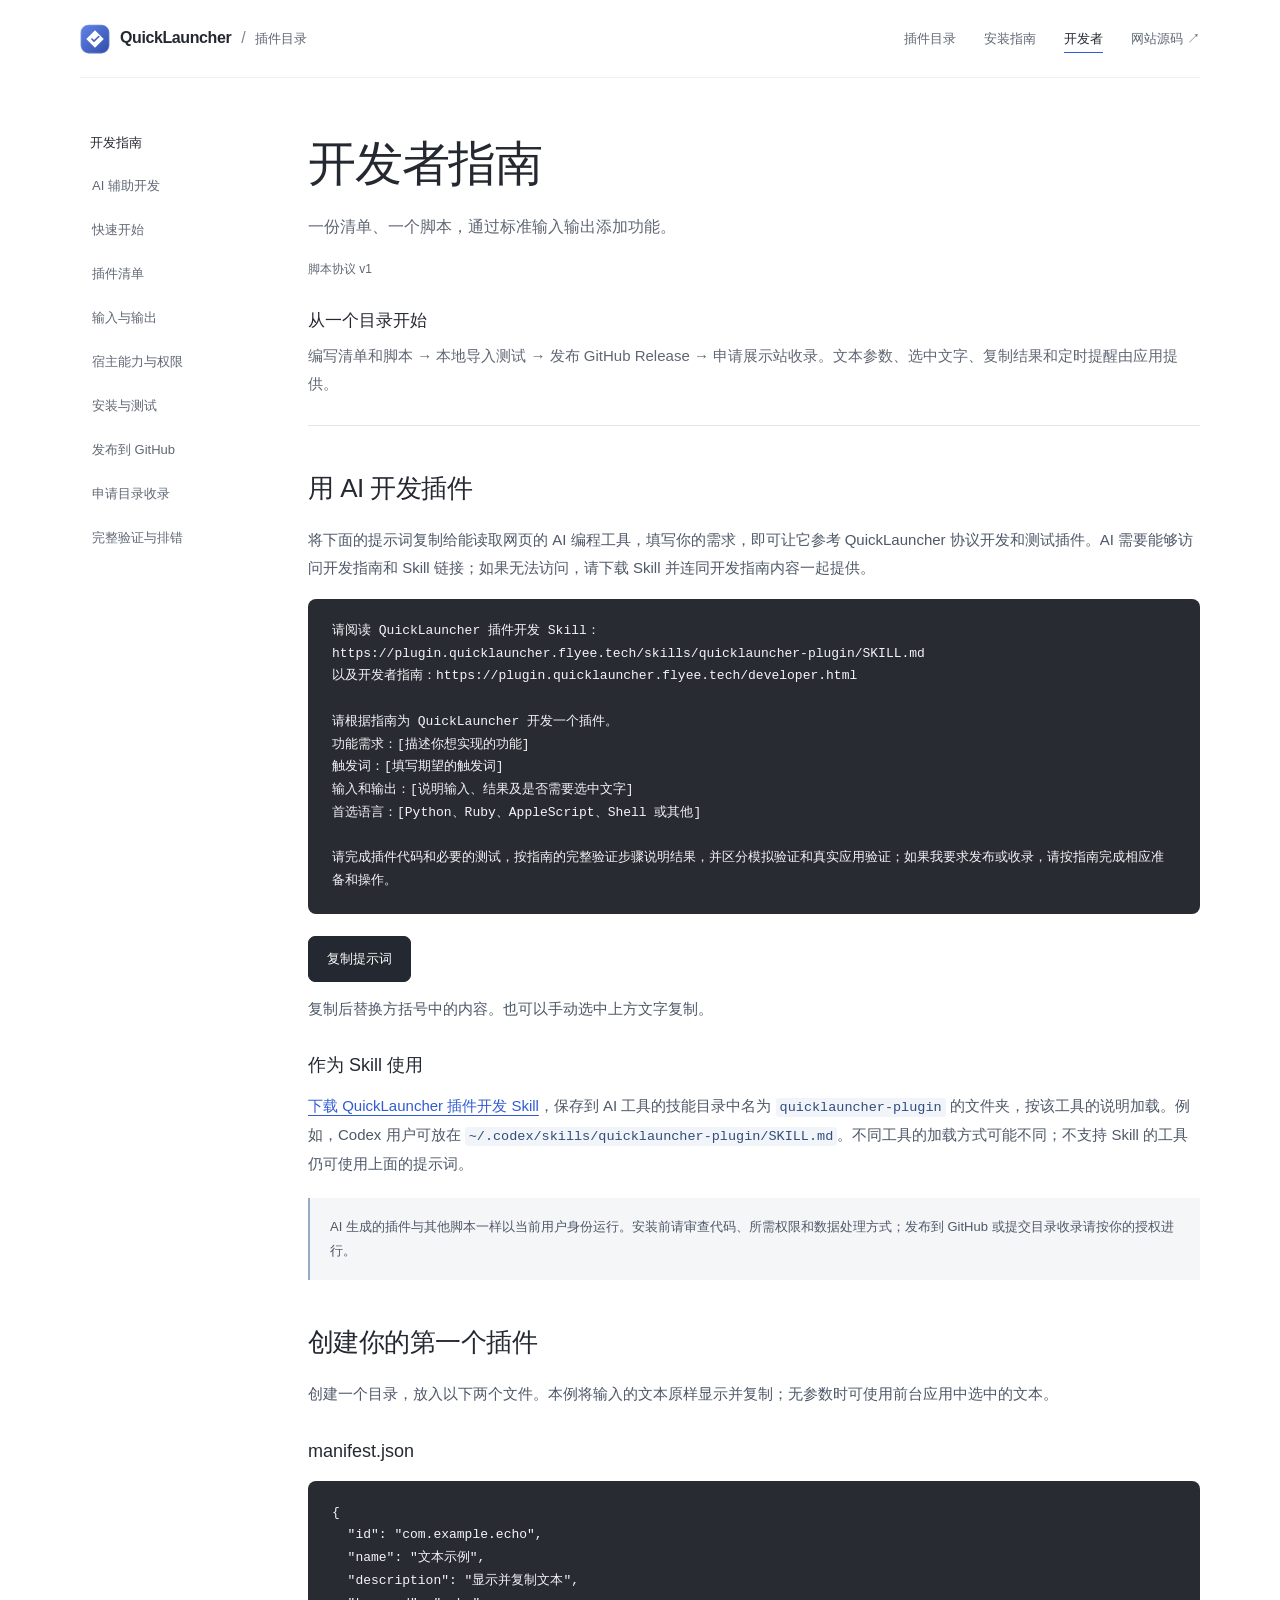
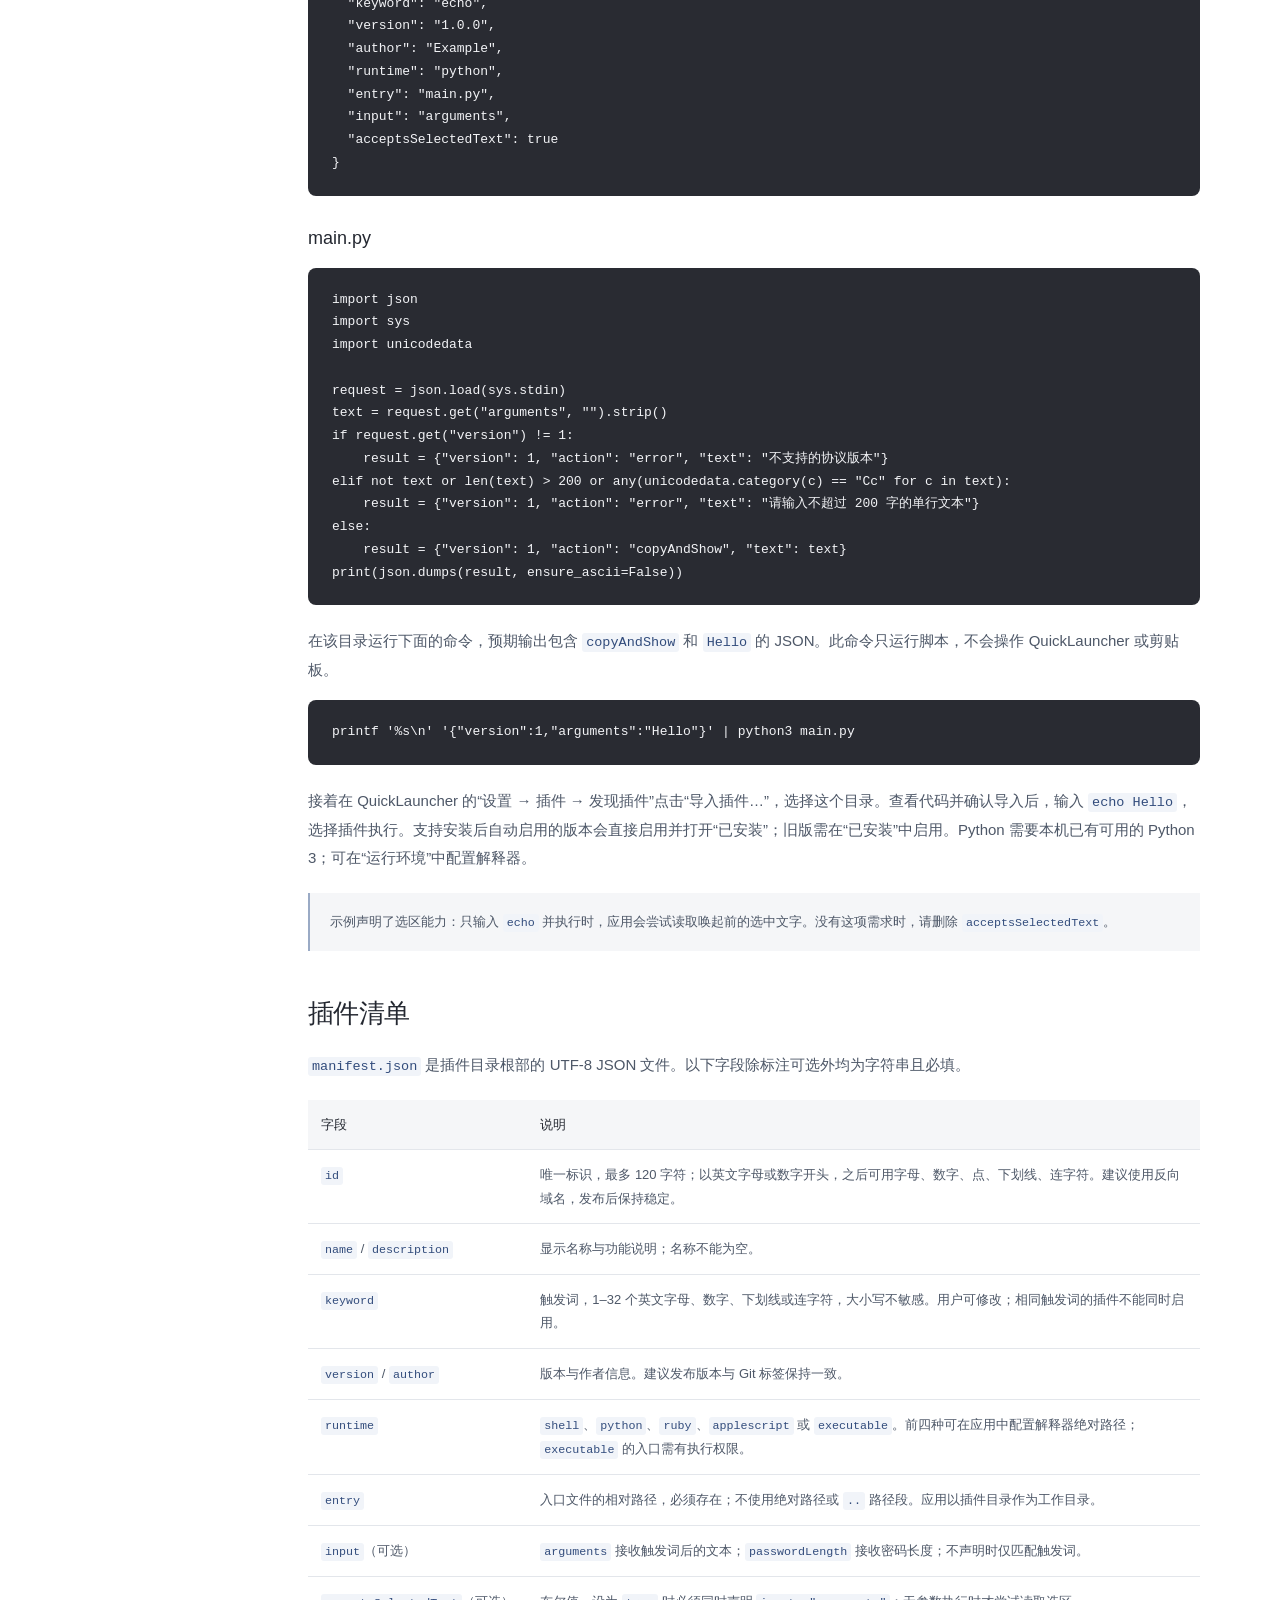
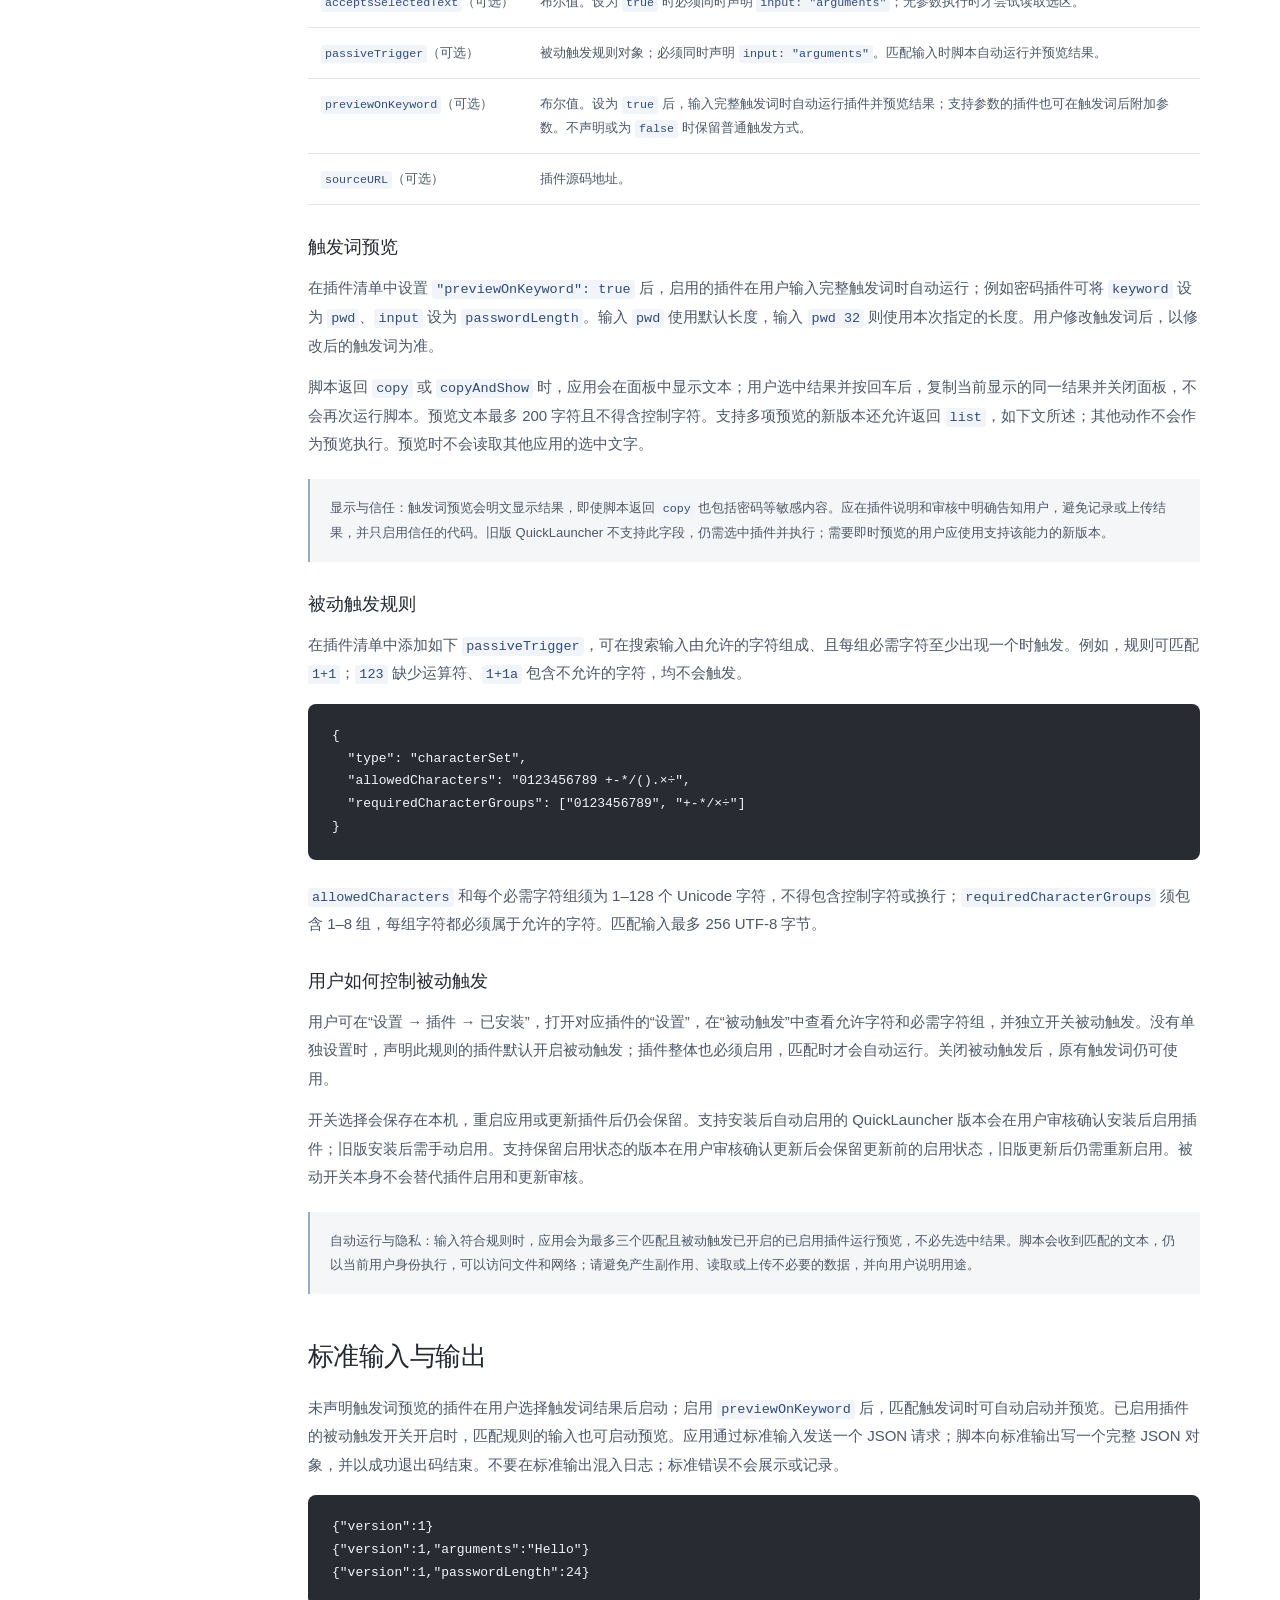
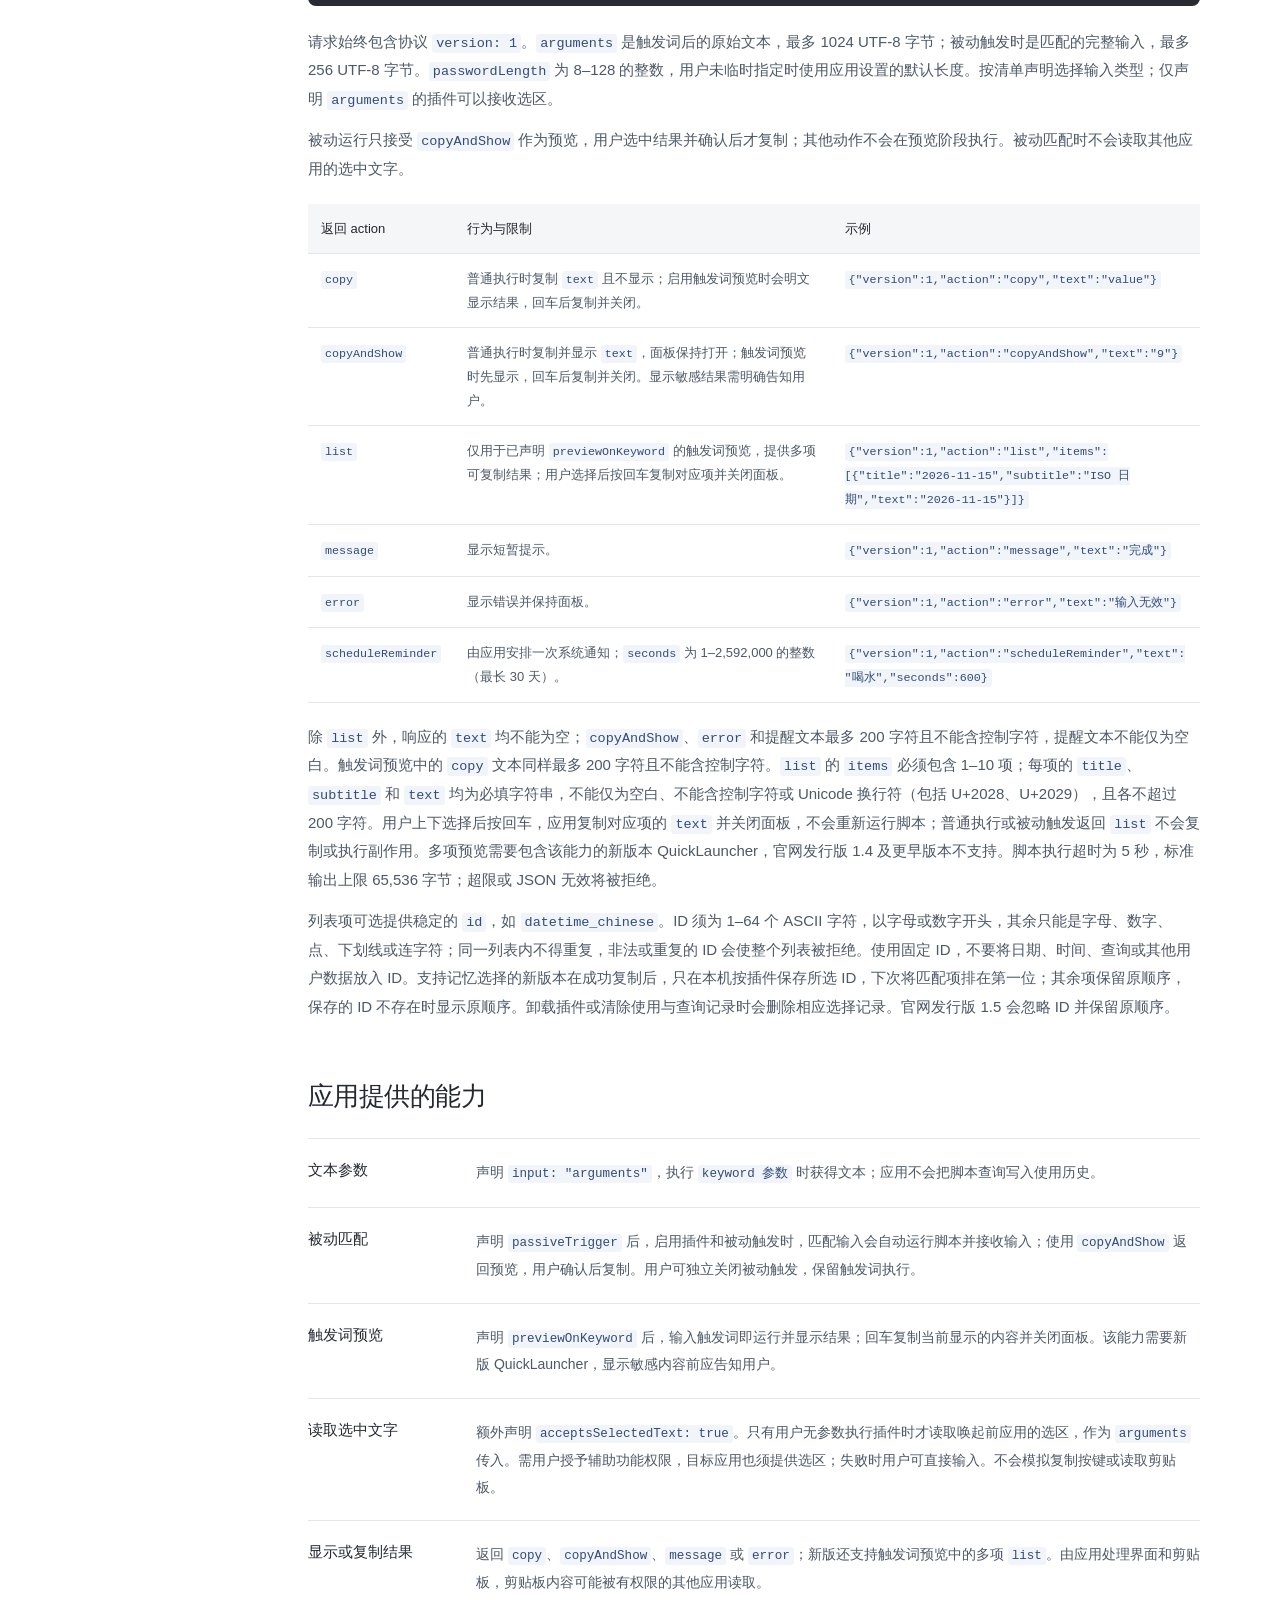
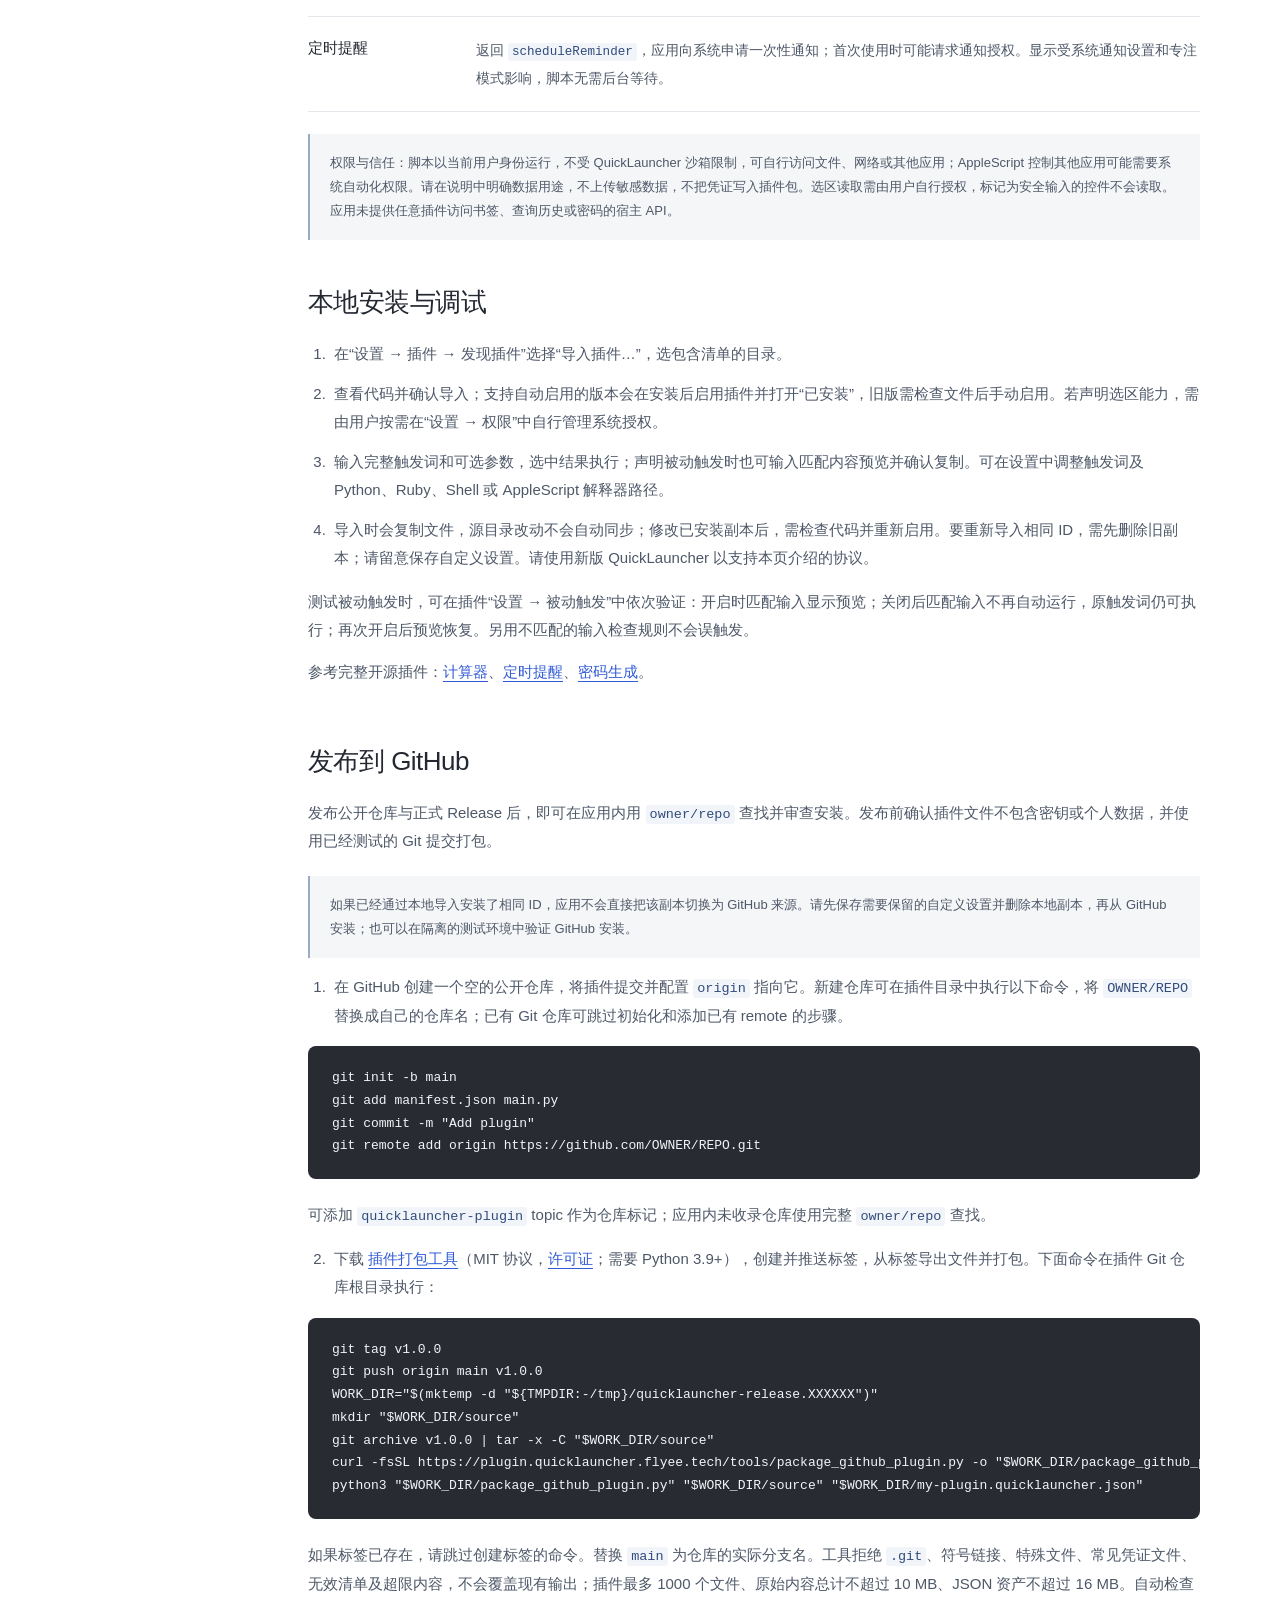
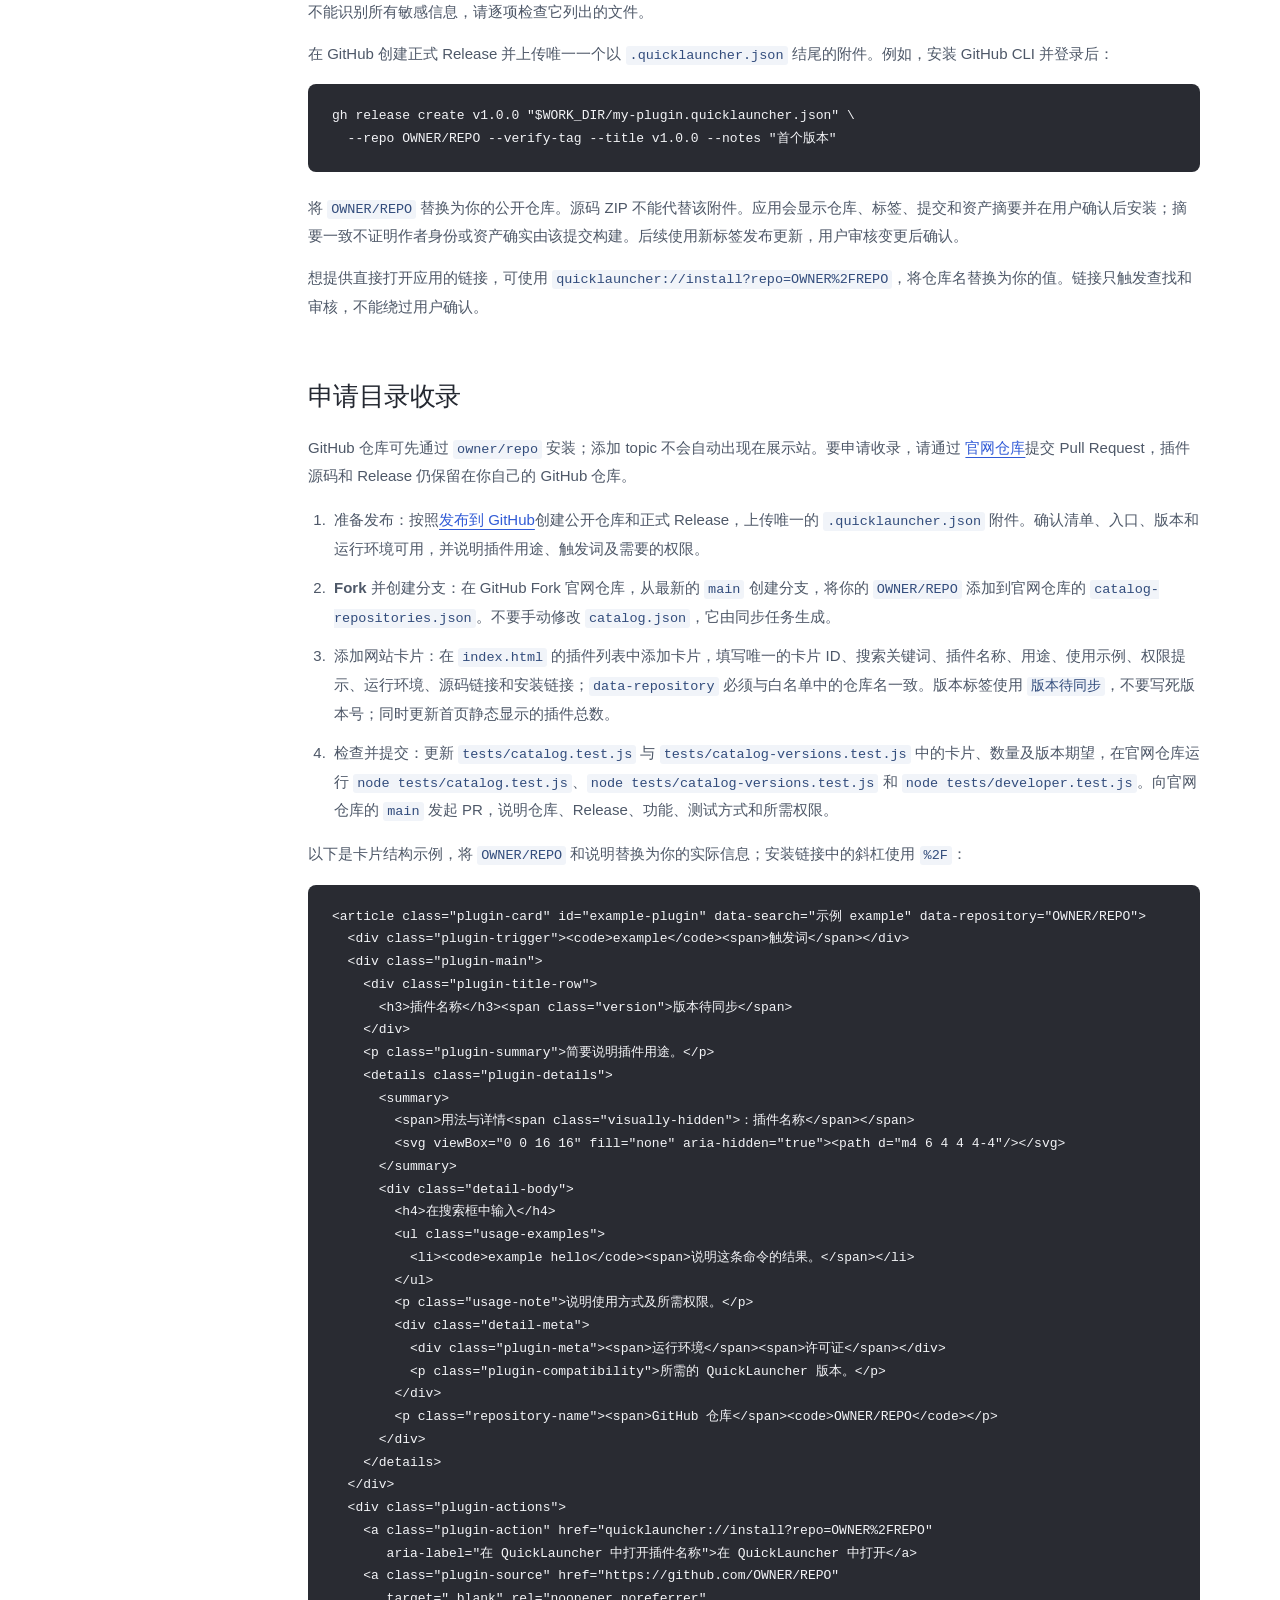
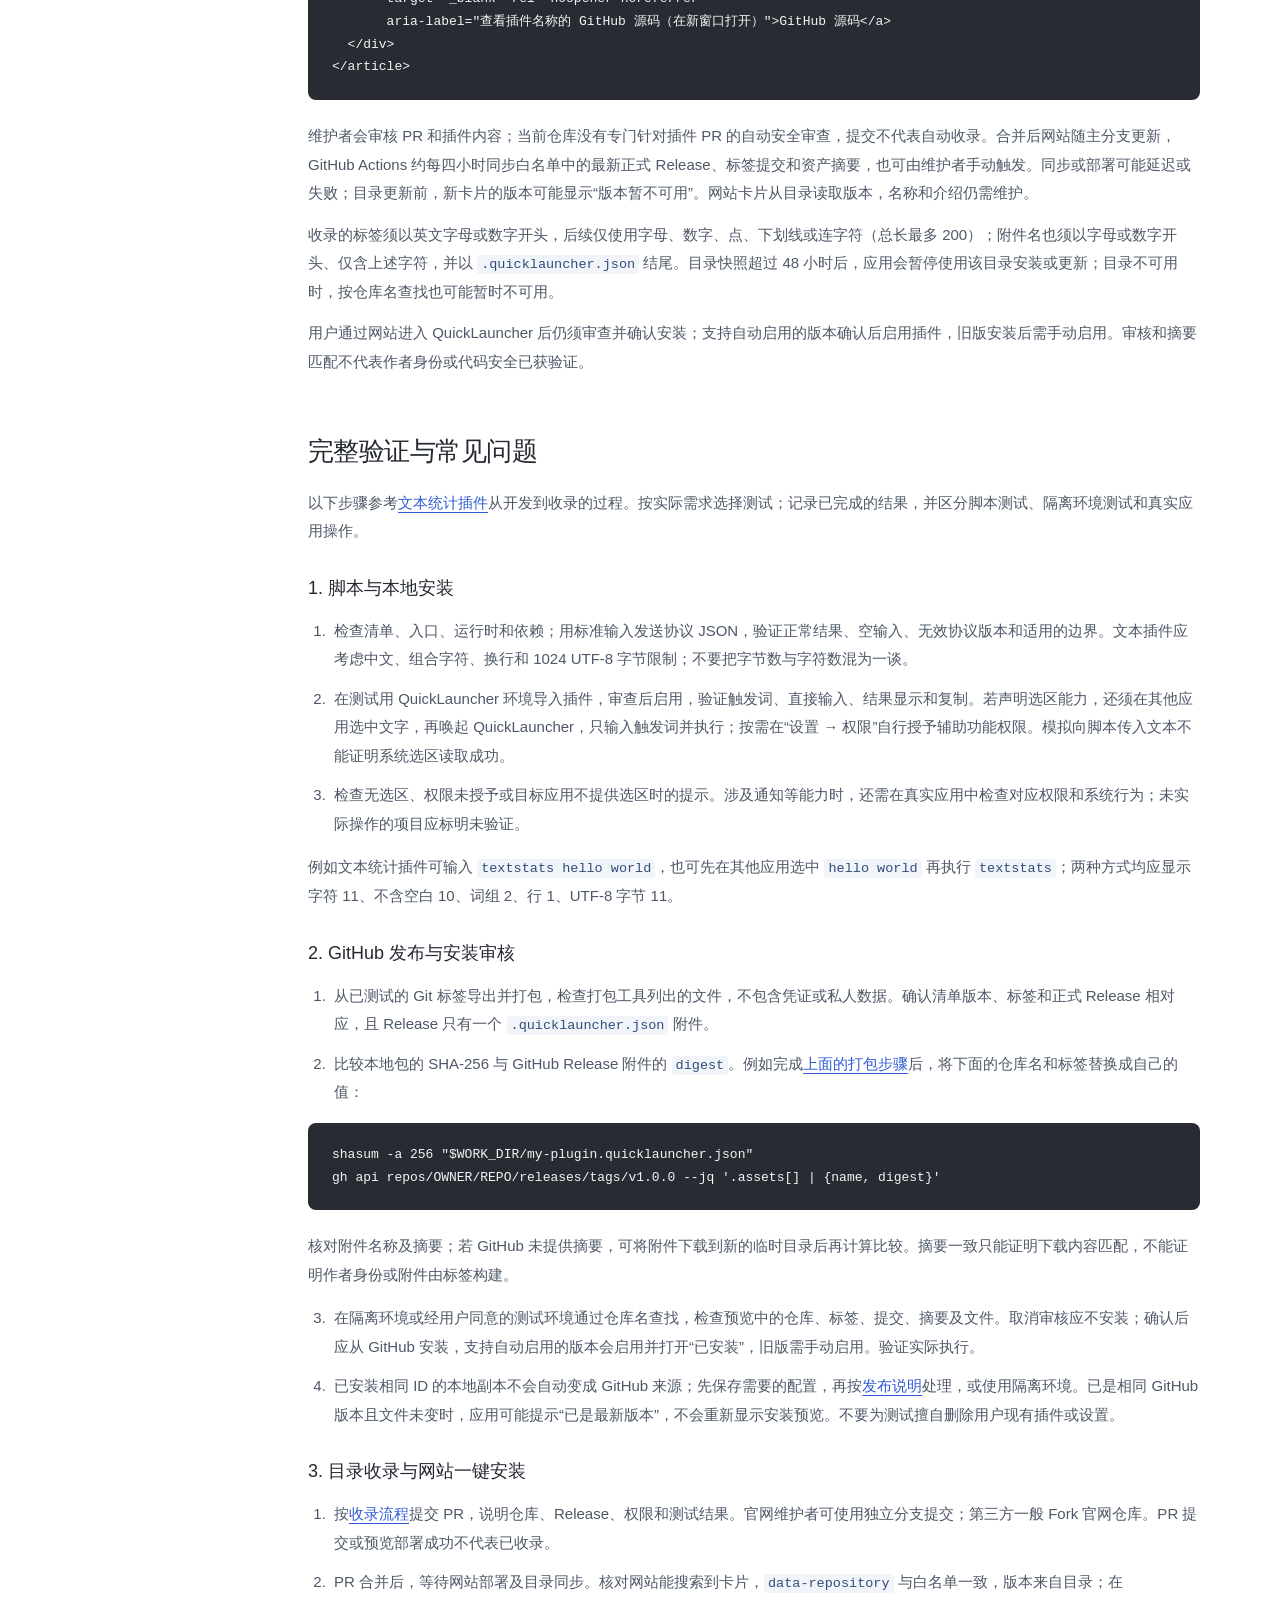
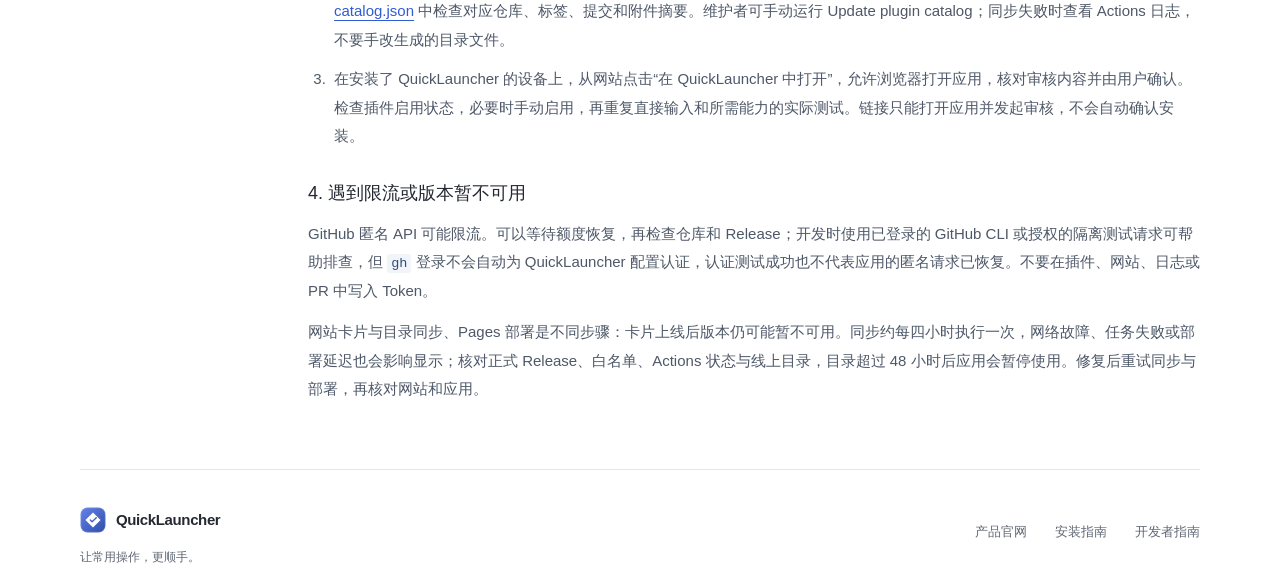
==== commit d83e6206: "feat: refine plugin catalog design and usage details" ====
--- a/developer.html
+++ b/developer.html
@@ -6,14 +6,16 @@
   <meta name="color-scheme" content="light">
   <meta name="description" content="QuickLauncher 插件开发指南：协议、能力、安装和发布。">
   <title>开发者 · QuickLauncher 插件目录</title>
-  <link rel="stylesheet" href="styles.css?v=20261115-8">
-  <script src="developer.js?v=20261115-1" defer></script>
+  <link rel="icon" type="image/svg+xml" href="assets/mark.svg?v=33d8d9871cc1">
+  <link rel="stylesheet" href="styles.css?v=4780c6485f51">
+  <script src="developer.js?v=ca802c9acd02" defer></script>
 </head>
 <body>
+  <a class="skip-link" href="#main">跳到主要内容</a>
   <header class="topbar">
     <div class="topbar-inner">
       <a class="brand" href="./" aria-label="QuickLauncher 插件目录首页">
-        <span class="brand-mark" aria-hidden="true"><svg viewBox="0 0 24 24" fill="none"><path d="M12 3.5 20.5 12 12 20.5 3.5 12 12 3.5Z" fill="currentColor"/><path d="m9.1 12 1.8 1.8 4.1-4.1" stroke="white" stroke-width="1.6" stroke-linecap="round" stroke-linejoin="round"/></svg></span>
+        <img src="assets/mark.svg?v=33d8d9871cc1" width="30" height="30" alt="">
         <span>QuickLauncher<span class="brand-divider">/</span><span class="brand-product">插件目录</span></span>
       </a>
       <nav aria-label="主导航">
@@ -25,7 +27,7 @@
     </div>
   </header>
 
-  <main class="layout docs-layout">
+  <main id="main" class="layout docs-layout">
     <aside class="sidebar docs-sidebar" aria-label="开发指南目录">
       <p class="sidebar-heading">开发指南</p>
       <a class="sidebar-link" href="#ai-skill">AI 辅助开发</a>
@@ -206,7 +208,7 @@
         <ol class="docs-list">
           <li><strong>准备发布：</strong>按照<a href="#publish">发布到 GitHub</a>创建公开仓库和正式 Release，上传唯一的 <code>.quicklauncher.json</code> 附件。确认清单、入口、版本和运行环境可用，并说明插件用途、触发词及需要的权限。</li>
           <li><strong>Fork 并创建分支：</strong>在 GitHub Fork 官网仓库，从最新的 <code>main</code> 创建分支，将你的 <code>OWNER/REPO</code> 添加到官网仓库的 <code>catalog-repositories.json</code>。不要手动修改 <code>catalog.json</code>，它由同步任务生成。</li>
-          <li><strong>添加网站卡片：</strong>在 <code>index.html</code> 的插件列表中添加卡片，填写唯一的卡片 ID、搜索关键词、插件名称、用途、运行环境、源码链接和安装链接；<code>data-repository</code> 必须与白名单中的仓库名一致。版本标签使用 <code>版本待同步</code>，不要写死版本号。</li>
+          <li><strong>添加网站卡片：</strong>在 <code>index.html</code> 的插件列表中添加卡片，填写唯一的卡片 ID、搜索关键词、插件名称、用途、使用示例、权限提示、运行环境、源码链接和安装链接；<code>data-repository</code> 必须与白名单中的仓库名一致。版本标签使用 <code>版本待同步</code>，不要写死版本号；同时更新首页静态显示的插件总数。</li>
           <li><strong>检查并提交：</strong>更新 <code>tests/catalog.test.js</code> 与 <code>tests/catalog-versions.test.js</code> 中的卡片、数量及版本期望，在官网仓库运行 <code>node tests/catalog.test.js</code>、<code>node tests/catalog-versions.test.js</code> 和 <code>node tests/developer.test.js</code>。向官网仓库的 <code>main</code> 发起 PR，说明仓库、Release、功能、测试方式和所需权限。</li>
         </ol>
         <p>以下是卡片结构示例，将 <code>OWNER/REPO</code> 和说明替换为你的实际信息；安装链接中的斜杠使用 <code>%2F</code>：</p>
@@ -217,15 +219,31 @@
       &lt;h3&gt;插件名称&lt;/h3&gt;&lt;span class=&quot;version&quot;&gt;版本待同步&lt;/span&gt;
     &lt;/div&gt;
     &lt;p class=&quot;plugin-summary&quot;&gt;简要说明插件用途。&lt;/p&gt;
-    &lt;div class=&quot;plugin-meta&quot;&gt;&lt;span&gt;运行环境&lt;/span&gt;&lt;span&gt;许可证&lt;/span&gt;&lt;/div&gt;
-    &lt;p class=&quot;plugin-compatibility&quot;&gt;所需的 QuickLauncher 版本。&lt;/p&gt;
+    &lt;details class=&quot;plugin-details&quot;&gt;
+      &lt;summary&gt;
+        &lt;span&gt;用法与详情&lt;span class=&quot;visually-hidden&quot;&gt;：插件名称&lt;/span&gt;&lt;/span&gt;
+        &lt;svg viewBox=&quot;0 0 16 16&quot; fill=&quot;none&quot; aria-hidden=&quot;true&quot;&gt;&lt;path d=&quot;m4 6 4 4 4-4&quot;/&gt;&lt;/svg&gt;
+      &lt;/summary&gt;
+      &lt;div class=&quot;detail-body&quot;&gt;
+        &lt;h4&gt;在搜索框中输入&lt;/h4&gt;
+        &lt;ul class=&quot;usage-examples&quot;&gt;
+          &lt;li&gt;&lt;code&gt;example hello&lt;/code&gt;&lt;span&gt;说明这条命令的结果。&lt;/span&gt;&lt;/li&gt;
+        &lt;/ul&gt;
+        &lt;p class=&quot;usage-note&quot;&gt;说明使用方式及所需权限。&lt;/p&gt;
+        &lt;div class=&quot;detail-meta&quot;&gt;
+          &lt;div class=&quot;plugin-meta&quot;&gt;&lt;span&gt;运行环境&lt;/span&gt;&lt;span&gt;许可证&lt;/span&gt;&lt;/div&gt;
+          &lt;p class=&quot;plugin-compatibility&quot;&gt;所需的 QuickLauncher 版本。&lt;/p&gt;
+        &lt;/div&gt;
+        &lt;p class=&quot;repository-name&quot;&gt;&lt;span&gt;GitHub 仓库&lt;/span&gt;&lt;code&gt;OWNER/REPO&lt;/code&gt;&lt;/p&gt;
+      &lt;/div&gt;
+    &lt;/details&gt;
   &lt;/div&gt;
   &lt;div class=&quot;plugin-actions&quot;&gt;
+    &lt;a class=&quot;plugin-action&quot; href=&quot;quicklauncher://install?repo=OWNER%2FREPO&quot;
+       aria-label=&quot;在 QuickLauncher 中打开插件名称&quot;&gt;在 QuickLauncher 中打开&lt;/a&gt;
     &lt;a class=&quot;plugin-source&quot; href=&quot;https://github.com/OWNER/REPO&quot;
-       target=&quot;_blank&quot; rel=&quot;noopener noreferrer&quot;&gt;GitHub 源码&lt;/a&gt;
-    &lt;a class=&quot;plugin-action&quot; href=&quot;quicklauncher://install?repo=OWNER%2FREPO&quot;&gt;
-      在 QuickLauncher 中打开
-    &lt;/a&gt;
+       target=&quot;_blank&quot; rel=&quot;noopener noreferrer&quot;
+       aria-label=&quot;查看插件名称的 GitHub 源码（在新窗口打开）&quot;&gt;GitHub 源码&lt;/a&gt;
   &lt;/div&gt;
 &lt;/article&gt;</code></pre>
         <p>维护者会审核 PR 和插件内容；当前仓库没有专门针对插件 PR 的自动安全审查，提交不代表自动收录。合并后网站随主分支更新，GitHub Actions 约每四小时同步白名单中的最新正式 Release、标签提交和资产摘要，也可由维护者手动触发。同步或部署可能延迟或失败；目录更新前，新卡片的版本可能显示“版本暂不可用”。网站卡片从目录读取版本，名称和介绍仍需维护。</p>
@@ -264,8 +282,11 @@
         <p>GitHub 匿名 API 可能限流。可以等待额度恢复，再检查仓库和 Release；开发时使用已登录的 GitHub CLI 或授权的隔离测试请求可帮助排查，但 <code>gh</code> 登录不会自动为 QuickLauncher 配置认证，认证测试成功也不代表应用的匿名请求已恢复。不要在插件、网站、日志或 PR 中写入 Token。</p>
         <p>网站卡片与目录同步、Pages 部署是不同步骤：卡片上线后版本仍可能暂不可用。同步约每四小时执行一次，网络故障、任务失败或部署延迟也会影响显示；核对正式 Release、白名单、Actions 状态与线上目录，目录超过 48 小时后应用会暂停使用。修复后重试同步与部署，再核对网站和应用。</p>
       </section>
-      <footer><span>QuickLauncher 插件目录</span><a href="./">返回插件目录</a></footer>
     </div>
   </main>
+  <footer class="footer">
+        <div class="footer-identity"><a class="brand" href="https://quicklauncher.flyee.tech/"><img src="assets/mark.svg?v=33d8d9871cc1" width="26" height="26" alt="">QuickLauncher</a><p>让常用操作，更顺手。</p></div>
+        <nav class="footer-links" aria-label="页脚导航"><a href="https://quicklauncher.flyee.tech/">产品官网</a><a href="install.html">安装指南</a><a href="developer.html">开发者指南</a></nav>
+      </footer>
 </body>
 </html>
--- a/styles.css
+++ b/styles.css
@@ -1,209 +1,249 @@
 :root {
   color-scheme: light;
-  --paper: #f5f6f8;
-  --ink: #24262b;
-  --muted: #616672;
-  --line: #d9dce3;
-  --accent: #6357b8;
-  --accent-hover: #50449d;
-  --surface: #ffffff;
-  --code-bg: #26242f;
-  --code-ink: #f3f0ff;
-  --control-border: #858b98;
-  font-family: -apple-system, BlinkMacSystemFont, "SF Pro Text", "PingFang SC", "Microsoft YaHei", sans-serif;
+  --paper: #ffffff;
+  --soft: #f5f6f8;
+  --ink: #242831;
+  --muted: #606774;
+  --line: #e3e6eb;
+  --accent: #315bd6;
+  --accent-hover: #244ab9;
+  --code-bg: #292b32;
+  --code-ink: #f3f4f7;
+  --control-border: #8a94a3;
+  font-family: -apple-system, BlinkMacSystemFont, "SF Pro Text", "PingFang SC", "Hiragino Sans GB", "Microsoft YaHei", sans-serif;
   color: var(--ink);
   background: var(--paper);
   font-synthesis: none;
   text-rendering: optimizeLegibility;
+  -webkit-font-smoothing: antialiased;
 }
 
 * { box-sizing: border-box; }
 html { scroll-behavior: smooth; }
 body { margin: 0; min-width: 280px; }
-a { color: inherit; text-decoration: none; }
+a { color: inherit; text-decoration: none; text-underline-offset: 4px; }
 a:hover { text-decoration: underline; }
-a:focus-visible, input:focus-visible, button:focus-visible { outline: 3px solid var(--accent); outline-offset: 3px; }
+a:focus-visible, input:focus-visible, button:focus-visible, summary:focus-visible { outline: 3px solid var(--accent); outline-offset: 5px; }
 [hidden] { display: none !important; }
 .visually-hidden { position: absolute; width: 1px; height: 1px; padding: 0; margin: -1px; overflow: hidden; clip: rect(0,0,0,0); white-space: nowrap; border: 0; }
+.skip-link { position: absolute; left: 20px; top: -100px; padding: 12px 18px; z-index: 10; border: 1px solid var(--accent); border-radius: 6px; background: white; color: var(--accent); }
+.skip-link:focus { top: 12px; }
 code { font-family: ui-monospace, SFMono-Regular, Menlo, monospace; }
-
-.topbar { border-bottom: 1px solid var(--line); }
-.topbar-inner { width: min(1160px, calc(100% - 80px)); min-height: 70px; margin: auto; display: flex; justify-content: space-between; align-items: center; gap: 28px; }
-.brand { display: inline-flex; align-items: center; gap: 10px; font-size: 14px; font-weight: 700; letter-spacing: -.02em; white-space: nowrap; }
+h1, h2, h3, h4, p { overflow-wrap: anywhere; }
+h1, h2, h3, h4 { font-weight: 500; }
+
+.topbar-inner, .layout, .footer { width: min(1120px, calc(100% - 96px)); margin-inline: auto; }
+.topbar-inner { min-height: 78px; display: flex; justify-content: space-between; align-items: center; gap: 28px; border-bottom: 1px solid #edf0f4; }
+.brand { display: inline-flex; align-items: center; gap: 10px; min-height: 44px; font-size: 16px; font-weight: 600; letter-spacing: -.025em; white-space: nowrap; }
 .brand:hover { text-decoration: none; }
-.brand-mark { display: flex; width: 28px; height: 28px; color: var(--accent); }
-.brand-mark svg { width: 100%; height: 100%; }
-.brand-divider { padding: 0 9px; color: #a2a6b0; font-weight: 400; }
-.brand-product { color: var(--muted); font-weight: 500; }
-.topbar nav { display: flex; align-items: center; gap: 24px; flex-shrink: 0; }
-.topbar nav a { display: inline-flex; align-items: center; min-height: 44px; color: var(--muted); font-size: 13px; font-weight: 600; }
-.topbar nav a:hover, .topbar nav .nav-current { color: var(--accent); text-decoration: none; }
-.topbar nav .nav-current { box-shadow: inset 0 -2px var(--accent); }
-.topbar nav a span, .plugin-source span { padding-left: 3px; }
-
-.layout { width: min(1160px, calc(100% - 80px)); margin: auto; padding: 58px 0 0; display: grid; grid-template-columns: 180px minmax(0,1fr); gap: 62px; }
-.content { max-width: 1040px; min-width: 0; }
+.brand img { flex: none; display: block; }
+.brand-divider { padding: 0 10px; color: #7d8592; font-weight: 400; }
+.brand-product { color: var(--muted); font-size: 13px; font-weight: 400; letter-spacing: 0; }
+.topbar nav { display: flex; align-items: center; gap: 28px; flex-shrink: 0; }
+.topbar nav a { display: inline-flex; align-items: center; min-height: 44px; color: var(--muted); font-size: 13px; font-weight: 400; }
+.topbar nav a:hover, .topbar nav .nav-current { color: var(--ink); }
+.topbar nav .nav-current { text-decoration: underline; text-decoration-color: var(--accent); text-underline-offset: 9px; }
+.topbar nav a span, .plugin-source span { padding-left: 4px; }
+.layout { padding-top: 56px; display: grid; grid-template-columns: 180px minmax(0,1fr); gap: 48px; }
+.content { min-width: 0; }
 .catalog-layout { display: block; }
 .catalog-layout > .content { width: 100%; margin-inline: auto; }
-.intro { display: flex; justify-content: space-between; align-items: end; gap: 28px; margin: 0 0 35px; }
-.intro h1 { margin: 0; font-size: 43px; line-height: 1.2; letter-spacing: 0; }
-.intro p { margin: 13px 0 0; color: var(--muted); font-size: 15px; line-height: 1.75; }
-.intro .catalog-note { max-width: 250px; margin: 0; font-size: 12px; text-align: right; }
-.protocol-version { flex: none; color: var(--accent); font: 600 13px ui-monospace, SFMono-Regular, Menlo, monospace; }
-
-.command-strip { display: grid; grid-template-columns: repeat(3,minmax(0,1fr)); margin-bottom: 47px; border-block: 1px solid var(--line); }
-.command-example { min-width: 0; padding: 23px 25px; border-left: 1px solid var(--line); }
-.command-example:first-child { padding-left: 0; border-left: 0; }
-.command-example code { display: block; color: var(--accent); font-size: 16px; font-weight: 700; line-height: 1.5; overflow-wrap: anywhere; }
-.command-example span { display: block; margin-top: 8px; color: var(--muted); font-size: 12px; line-height: 1.6; }
-
-.catalog-top { display: flex; justify-content: space-between; align-items: center; gap: 24px; padding-bottom: 22px; border-bottom: 1px solid var(--line); }
-.catalog-top h2 { margin: 0; font-size: 17px; }
-.catalog-top p { margin: 8px 0 0; color: var(--muted); font-size: 12px; }
-.count { margin-left: 5px; color: var(--muted); font-size: 13px; font-weight: 500; }
-.search-wrap { position: relative; width: 250px; min-width: 170px; }
-.search-wrap svg { position: absolute; left: 13px; top: 50%; width: 17px; height: 17px; transform: translateY(-50%); stroke: var(--muted); stroke-width: 1.5; }
-.search-wrap input { appearance: none; width: 100%; height: 44px; border: 1px solid var(--control-border); border-radius: 7px; background: var(--surface); padding: 0 13px 0 39px; font: inherit; font-size: 14px; color: var(--ink); }
+.intro { display: flex; justify-content: space-between; align-items: flex-end; gap: 32px; margin-bottom: 40px; }
+.intro h1 { margin: 0; font-family: "PingFang SC", -apple-system, BlinkMacSystemFont, "Hiragino Sans GB", "Microsoft YaHei", sans-serif; font-size: clamp(38px, 4.6vw, 54px); font-weight: 500; line-height: 1.25; letter-spacing: -.025em; }
+.intro p { margin: 18px 0 0; color: var(--muted); font-size: 16px; line-height: 1.85; }
+.catalog-intro { padding-block: 8px 8px; margin-bottom: 46px; }
+.catalog-aside { flex: none; padding-bottom: 3px; }
+.catalog-aside .text-link { font-size: 14px; }
+.catalog-aside p { margin-top: 2px; font-size: 12px; }
+.text-link { display: inline-flex; align-items: center; min-height: 44px; color: var(--accent); font-size: 13px; line-height: 1.6; }
+
+.catalog-top { display: flex; justify-content: space-between; align-items: center; gap: 28px; padding-bottom: 22px; border-bottom: 1px solid var(--line); }
+.catalog-top h2 { margin: 0; font-size: 21px; line-height: 1.5; letter-spacing: -.015em; }
+.catalog-top p { margin: 6px 0 0; color: var(--muted); font-size: 13px; line-height: 1.7; }
+.count { margin-left: 9px; color: var(--muted); font-size: 14px; font-weight: 400; font-variant-numeric: tabular-nums; }
+.search-wrap { position: relative; width: 320px; min-width: 180px; }
+.search-wrap svg { position: absolute; left: 15px; top: 50%; width: 18px; height: 18px; transform: translateY(-50%); stroke: var(--muted); stroke-width: 1.5; pointer-events: none; }
+.search-wrap input { appearance: none; width: 100%; height: 48px; border: 1px solid var(--control-border); border-radius: 7px; background: var(--paper); padding: 0 15px 0 44px; font: inherit; font-size: 14px; color: var(--ink); }
 .search-wrap input::placeholder { color: var(--muted); }
-.plugin-card { display: grid; grid-template-columns: 140px minmax(0,1fr) auto; align-items: start; gap: 28px; padding: 28px 0; border-bottom: 1px solid var(--line); }
+.no-script-note { color: var(--muted); font-size: 13px; line-height: 1.85; }
+.install-context { margin: 16px 0 0; color: var(--muted); font-size: 12px; line-height: 1.8; }
+.plugin-card { display: grid; grid-template-columns: 112px minmax(0,1fr) 208px; align-items: start; gap: 32px; padding: 32px 0; border-bottom: 1px solid var(--line); scroll-margin-top: 24px; }
 .plugin-trigger { min-width: 0; padding-top: 2px; }
-.plugin-trigger code { display: block; color: var(--accent); font-size: 18px; font-weight: 700; line-height: 1.45; overflow-wrap: anywhere; }
-.plugin-trigger span { display: block; margin-top: 7px; color: var(--muted); font-size: 11px; }
+.plugin-trigger code { display: inline-flex; align-items: center; justify-content: center; min-width: 64px; max-width: 100%; min-height: 48px; padding: 10px 12px; border: 1px solid #e2e7f0; border-radius: 8px; background: #f1f4f9; color: #324c7c; font-size: 16px; font-weight: 500; line-height: 1.5; overflow-wrap: anywhere; }
+.plugin-trigger > span { display: block; margin-top: 9px; color: var(--muted); font-size: 12px; line-height: 1.6; }
 .plugin-main { min-width: 0; }
-.plugin-title-row { display: flex; align-items: baseline; flex-wrap: wrap; gap: 5px 12px; min-width: 0; }
-.plugin-title-row h3 { max-width: 100%; margin: 0; font-size: 17px; line-height: 1.5; overflow-wrap: anywhere; }
-.version { color: var(--muted); font-size: 11px; font-weight: 500; line-height: 1.5; }
-.plugin-summary { margin: 7px 0 10px; color: #4f545f; font-size: 14px; line-height: 1.75; overflow-wrap: anywhere; }
-.plugin-meta { display: flex; flex-wrap: wrap; gap: 8px 18px; color: #4f545f; font-size: 12px; }
-.plugin-compatibility { margin: 7px 0 0; color: var(--muted); font-size: 11px; line-height: 1.6; }
-.plugin-actions { display: flex; align-items: center; justify-content: flex-end; flex-wrap: wrap; gap: 8px 14px; padding-top: 1px; }
-.plugin-source { display: inline-flex; align-items: center; justify-content: center; min-height: 44px; color: var(--accent); font-size: 12px; font-weight: 600; white-space: nowrap; }
-.plugin-action { display: inline-flex; align-items: center; justify-content: center; min-height: 44px; padding: 10px 14px; border: 1px solid var(--accent); border-radius: 7px; background: var(--accent); color: white; font-size: 12px; font-weight: 650; line-height: 1.4; text-align: center; white-space: nowrap; }
-.plugin-action:hover { background: var(--accent-hover); border-color: var(--accent-hover); text-decoration: none; }
-.empty-state { min-height: 130px; display: flex; flex-direction: column; justify-content: center; align-items: center; gap: 8px; border-bottom: 1px solid var(--line); color: var(--ink); font-size: 14px; text-align: center; }
-.empty-state span { color: var(--muted); font-size: 12px; }
-.catalog-foot { display: flex; justify-content: space-between; gap: 18px; padding: 17px 0; color: var(--muted); font-size: 12px; }
-.catalog-foot a { display: inline-flex; align-items: center; min-height: 36px; color: var(--accent); font-weight: 600; }
-footer { display: flex; justify-content: space-between; gap: 20px; margin-top: 43px; padding: 23px 0 34px; border-top: 1px solid var(--line); color: var(--muted); font-size: 12px; }
-footer a { display: inline-flex; align-items: center; min-height: 36px; color: var(--accent); }
+.plugin-title-row { display: flex; align-items: baseline; flex-wrap: wrap; gap: 5px 13px; min-width: 0; }
+.plugin-title-row h3 { max-width: 100%; margin: 0; font-size: 20px; line-height: 1.5; letter-spacing: -.015em; }
+.version { color: var(--muted); font-size: 12px; font-weight: 400; line-height: 1.6; overflow-wrap: anywhere; }
+.plugin-summary { max-width: 46ch; margin: 9px 0 5px; color: #4e5868; font-size: 14px; line-height: 1.85; }
+.plugin-actions { display: flex; align-items: stretch; flex-direction: column; gap: 5px; padding-top: 2px; }
+.plugin-action { display: inline-flex; align-items: center; justify-content: center; min-height: 46px; padding: 11px 14px; border: 1px solid #bbc7d9; border-radius: 7px; background: var(--paper); color: #324c7c; font-size: 13px; font-weight: 500; line-height: 1.6; text-align: center; }
+.plugin-action:hover { background: #f1f4f9; border-color: #8a9bb6; text-decoration: none; }
+.plugin-source { display: inline-flex; align-items: center; justify-content: center; min-height: 44px; color: var(--muted); font-size: 12px; line-height: 1.6; }
+.plugin-source:hover { color: var(--accent); }
+.plugin-details > summary { display: flex; align-items: center; gap: 7px; width: fit-content; max-width: 100%; min-height: 44px; list-style: none; color: var(--accent); font-size: 13px; line-height: 1.6; cursor: pointer; }
+.plugin-details > summary::-webkit-details-marker { display: none; }
+.plugin-details > summary svg { width: 16px; height: 16px; flex: none; stroke: currentColor; stroke-width: 1.5; }
+.plugin-details[open] > summary svg { transform: rotate(180deg); }
+.plugin-details > summary:hover > span { text-decoration: underline; text-underline-offset: 4px; }
+.detail-body { margin-top: 7px; padding: 21px 22px; border-radius: 8px; background: var(--soft); }
+.detail-body h4 { margin: 0 0 14px; color: var(--muted); font-size: 12px; line-height: 1.6; }
+.usage-examples { list-style: none; margin: 0; padding: 0; }
+.usage-examples li + li { margin-top: 15px; }
+.usage-examples code { display: block; color: #324c7c; font-size: 13px; line-height: 1.7; overflow-wrap: anywhere; }
+.usage-examples span { display: block; margin-top: 3px; color: var(--muted); font-size: 12px; line-height: 1.7; }
+.usage-note { margin: 19px 0; color: #4e5868; font-size: 13px; line-height: 1.85; }
+.detail-meta { padding-top: 15px; border-top: 1px solid var(--line); }
+.plugin-meta { display: flex; flex-wrap: wrap; gap: 8px 18px; color: var(--muted); font-size: 12px; line-height: 1.7; }
+.plugin-compatibility { margin: 7px 0 0; color: var(--muted); font-size: 12px; line-height: 1.7; }
+.repository-name { margin: 15px 0 0; color: var(--muted); font-size: 12px; line-height: 1.7; }
+.repository-name span, .repository-name code { display: block; }
+.repository-name code { margin-top: 4px; color: #4e5868; font-size: 12px; overflow-wrap: anywhere; user-select: all; }
+.empty-state { min-height: 180px; display: flex; flex-direction: column; justify-content: center; align-items: center; gap: 10px; padding: 24px; border-bottom: 1px solid var(--line); font-size: 15px; line-height: 1.7; text-align: center; }
+.empty-state strong { font-weight: 500; }
+.empty-state span { color: var(--muted); font-size: 13px; }
+.catalog-foot { display: flex; align-items: center; justify-content: space-between; flex-wrap: wrap; gap: 8px 24px; padding: 12px 0; color: var(--muted); font-size: 12px; line-height: 1.7; }
+.catalog-foot a { display: inline-flex; align-items: center; min-height: 44px; color: var(--accent); font-size: 13px; }
+.catalog-help { display: flex; justify-content: space-between; align-items: center; gap: 32px; margin-block: 40px 52px; padding: 28px 30px; border-radius: 8px; background: var(--soft); }
+.catalog-help h2 { margin: 0 0 9px; font-size: 20px; line-height: 1.5; letter-spacing: -.015em; }
+.catalog-help p { max-width: 64ch; margin: 0; color: var(--muted); font-size: 13px; line-height: 1.85; }
+.catalog-help .text-link { flex: none; }
+.footer { display: flex; justify-content: space-between; align-items: center; flex-wrap: wrap; gap: 24px; margin-top: 52px; padding: 28px 0 34px; border-top: 1px solid var(--line); color: var(--muted); }
+.footer .brand { color: var(--ink); font-size: 15px; }
+.footer-identity p { margin: 5px 0 0; font-size: 12px; line-height: 1.7; }
+.footer-links { display: flex; align-items: center; flex-wrap: wrap; gap: 12px 28px; }
+.footer-links a { display: inline-flex; align-items: center; min-height: 44px; font-size: 13px; }
+.footer-links a:hover { color: var(--accent); }
 
 .install-page .content { max-width: 960px; }
-.install-intro { margin-bottom: 43px; }
-.install-guide-grid { display: grid; grid-template-columns: minmax(0,1fr) 270px; gap: 52px; align-items: start; }
-.install-panel-heading { display: flex; align-items: baseline; justify-content: space-between; gap: 16px; padding-bottom: 17px; border-bottom: 1px solid var(--line); }
-.install-panel-heading h2 { margin: 0; font-size: 22px; line-height: 1.4; }
+.install-intro { margin-bottom: 38px; }
+.intro .install-prerequisite { max-width: 68ch; margin-top: 14px; font-size: 13px; line-height: 1.85; }
+.install-prerequisite a { color: var(--accent); text-decoration: underline; }
+.install-guide-grid { display: grid; grid-template-columns: minmax(0,1fr) 260px; gap: 48px; align-items: start; }
+.install-panel-heading { display: flex; align-items: baseline; justify-content: space-between; gap: 16px; padding-bottom: 20px; border-bottom: 1px solid var(--line); }
+.install-panel-heading h2 { margin: 0; font-size: 22px; line-height: 1.5; letter-spacing: -.015em; }
 .install-step-count { flex: none; color: var(--muted); font-size: 12px; }
 .install-steps { list-style: none; margin: 0; padding: 0; }
-.install-steps li { display: grid; grid-template-columns: 34px minmax(0,1fr); gap: 18px; padding: 25px 0; border-bottom: 1px solid var(--line); }
-.install-number { display: grid; place-items: center; width: 30px; height: 30px; border: 1px solid var(--accent); border-radius: 50%; color: var(--accent); font-size: 13px; font-weight: 700; }
-.install-steps h3 { margin: 2px 0 0; font-size: 16px; line-height: 1.5; }
-.install-steps p, .install-sidebar p { margin: 8px 0 0; color: #4f545f; font-size: 14px; line-height: 1.85; }
-.install-steps p a { color: var(--accent); font-weight: 600; text-decoration: underline; text-underline-offset: 3px; }
-.install-sidebar { display: grid; gap: 27px; }
-.install-note, .install-help { min-width: 0; padding-top: 19px; border-top: 1px solid var(--line); }
-.install-note { border-top: 3px solid var(--accent); }
-.install-sidebar h2 { margin: 0; font-size: 16px; line-height: 1.5; }
+.install-steps li { display: grid; grid-template-columns: 24px minmax(0,1fr); gap: 18px; padding: 27px 0; border-bottom: 1px solid var(--line); }
+.install-number { padding-top: 3px; color: var(--muted); font-size: 14px; line-height: 1.6; font-variant-numeric: tabular-nums; }
+.install-steps h3 { margin: 0; font-size: 18px; line-height: 1.5; }
+.install-steps p, .install-sidebar p { margin: 10px 0 0; color: #4e5868; font-size: 15px; line-height: 1.85; }
+.install-steps a, .install-sidebar a { color: var(--accent); text-decoration: underline; }
+.install-sidebar { display: grid; gap: 28px; }
+.install-note, .install-help { min-width: 0; padding-top: 21px; border-top: 1px solid var(--line); }
+.install-sidebar h2 { margin: 0; font-size: 17px; line-height: 1.6; }
 .install-sidebar p { font-size: 13px; }
 
 .docs-layout { align-items: start; }
 .docs-sidebar { position: sticky; top: 24px; }
-.sidebar-heading { margin: 0 0 12px 10px; color: var(--ink); font-size: 13px; font-weight: 700; }
-.sidebar-link { display: block; padding: 8px 10px; border-left: 2px solid transparent; color: var(--muted); font-size: 13px; line-height: 1.5; }
-.sidebar-link:hover { border-left-color: var(--accent); background: #eceaf7; color: var(--accent); text-decoration: none; }
+.sidebar-heading { margin: 0 0 12px 10px; color: var(--ink); font-size: 13px; font-weight: 500; }
+.sidebar-link { display: flex; align-items: center; min-height: 44px; padding: 8px 10px; border-left: 2px solid transparent; color: var(--muted); font-size: 13px; line-height: 1.6; }
+.sidebar-link:hover { border-left-color: var(--accent); background: var(--soft); color: var(--accent); text-decoration: none; }
 .docs-content { width: 100%; max-width: 900px; }
-.docs-intro { margin-bottom: 27px; }
-.docs-lead { padding-bottom: 24px; border-bottom: 1px solid var(--line); }
-.docs-lead strong { font-size: 16px; }
-.docs-lead p { margin: 8px 0 0; color: var(--muted); font-size: 14px; line-height: 1.8; }
+.docs-intro { align-items: flex-start; flex-direction: column; gap: 18px; margin-bottom: 30px; }
+.docs-intro h1 { font-size: clamp(38px, 4vw, 48px); }
+.protocol-version { color: var(--muted); font-size: 12px; line-height: 1.6; }
+.docs-lead { padding-bottom: 28px; border-bottom: 1px solid var(--line); }
+.docs-lead strong { font-size: 17px; font-weight: 500; }
+.docs-lead p { margin: 10px 0 0; color: var(--muted); font-size: 15px; line-height: 1.85; }
 .docs-mobile-nav { display: none; }
-.docs-section { padding: 43px 0 0; scroll-margin-top: 24px; }
-.docs-section h2 { margin: 0 0 15px; font-size: 24px; line-height: 1.35; letter-spacing: 0; }
-.docs-section h3 { margin: 25px 0 10px; font-size: 16px; }
-.docs-section p, .docs-list { color: #4f545f; font-size: 14px; line-height: 1.9; }
-.docs-section p { margin: 12px 0; }
-.docs-section a { color: var(--accent); text-decoration: underline; text-underline-offset: 3px; }
-.docs-section code { padding: 2px 4px; border-radius: 3px; background: #e9e7f2; color: #4a3e86; font-family: ui-monospace, SFMono-Regular, Menlo, monospace; font-size: .9em; overflow-wrap: anywhere; }
-.docs-section pre { margin: 13px 0 19px; padding: 19px 20px; overflow-x: auto; border-radius: 8px; background: var(--code-bg); line-height: 1.65; }
-.docs-section pre code { padding: 0; background: transparent; color: var(--code-ink); font-size: 12px; white-space: pre; overflow-wrap: normal; }
-.docs-note { margin-top: 19px; padding: 16px 18px; border-left: 3px solid var(--accent); border-radius: 0 5px 5px 0; background: #eceaf7; color: #454b57; font-size: 13px; line-height: 1.85; }
-.docs-table-wrap { width: 100%; margin: 17px 0; overflow-x: auto; }
-.docs-table-wrap table { width: 100%; border-collapse: collapse; font-size: 13px; line-height: 1.75; }
-.docs-table-wrap th, .docs-table-wrap td { padding: 12px; text-align: left; vertical-align: top; border-bottom: 1px solid var(--line); }
-.docs-table-wrap th { background: #e9eaf0; color: var(--ink); }
-.docs-table-wrap td { color: #4f545f; }
+.docs-section { padding-top: 44px; scroll-margin-top: 24px; }
+.docs-section h2 { margin: 0 0 18px; font-size: 26px; line-height: 1.45; letter-spacing: -.02em; }
+.docs-section h3 { margin: 29px 0 12px; font-size: 18px; line-height: 1.5; }
+.docs-section p, .docs-list { color: #4e5868; font-size: 15px; line-height: 1.9; }
+.docs-section p { margin: 13px 0; }
+.docs-section a { color: var(--accent); text-decoration: underline; }
+.docs-section code { padding: 2px 4px; border-radius: 3px; background: #f1f4f9; color: #324c7c; font-size: .9em; overflow-wrap: anywhere; }
+.docs-section pre { margin: 16px 0 22px; padding: 21px 24px; overflow-x: auto; border-radius: 8px; background: var(--code-bg); line-height: 1.75; }
+.docs-section pre code { padding: 0; background: transparent; color: var(--code-ink); font-size: 13px; white-space: pre; overflow-wrap: normal; }
+.docs-note { margin-top: 20px; padding: 17px 20px; border-left: 2px solid #9aaac5; background: var(--soft); color: #4e5868; font-size: 13px; line-height: 1.85; }
+.docs-table-wrap { width: 100%; margin: 20px 0; overflow-x: auto; }
+.docs-table-wrap table { width: 100%; border-collapse: collapse; font-size: 13px; line-height: 1.8; }
+.docs-table-wrap th, .docs-table-wrap td { padding: 13px; text-align: left; vertical-align: top; border-bottom: 1px solid var(--line); }
+.docs-table-wrap th { background: var(--soft); color: var(--ink); font-weight: 500; }
+.docs-table-wrap td { color: #4e5868; }
 .docs-table-wrap td:first-child { white-space: nowrap; }
 .docs-table-wrap td:last-child code { white-space: normal; }
-.capability-list { margin: 20px 0; border-top: 1px solid var(--line); }
-.capability-list article { display: grid; grid-template-columns: 150px minmax(0,1fr); gap: 24px; padding: 18px 0; border-bottom: 1px solid var(--line); }
-.capability-list h3 { margin: 0; font-size: 14px; }
-.capability-list p { margin: 0; font-size: 13px; }
+.capability-list { margin: 22px 0; border-top: 1px solid var(--line); }
+.capability-list article { display: grid; grid-template-columns: 140px minmax(0,1fr); gap: 28px; padding: 20px 0; border-bottom: 1px solid var(--line); }
+.capability-list h3 { margin: 0; font-size: 15px; }
+.capability-list p { margin: 0; font-size: 14px; }
 .docs-list { padding-left: 22px; }
-.docs-list li { padding-left: 4px; margin: 9px 0; }
+.docs-list li { padding-left: 4px; margin: 11px 0; }
 .docs-section .ai-prompt code { white-space: pre-wrap; overflow-wrap: anywhere; }
 .ai-prompt-actions { display: flex; align-items: center; flex-wrap: wrap; gap: 12px; }
-.ai-copy-button { min-height: 44px; padding: 10px 15px; border: 1px solid var(--accent); border-radius: 7px; background: var(--accent); color: white; font: inherit; font-size: 13px; font-weight: 600; cursor: pointer; }
-.ai-copy-button:hover:not(:disabled) { background: var(--accent-hover); }
+.ai-copy-button { min-height: 46px; padding: 11px 18px; border: 1px solid var(--ink); border-radius: 7px; background: var(--ink); color: white; font: inherit; font-size: 13px; font-weight: 500; cursor: pointer; }
+.ai-copy-button:hover:not(:disabled) { background: #373e4b; }
 .ai-copy-button:disabled { opacity: .6; cursor: default; }
-.ai-prompt-actions span { color: var(--muted); font-size: 12px; line-height: 1.5; }
-
-@media (max-width: 1000px) {
-  .layout, .topbar-inner { width: calc(100% - 48px); }
-  .layout { grid-template-columns: 160px minmax(0,1fr); gap: 34px; }
-  .plugin-card { grid-template-columns: 120px minmax(0,1fr); }
-  .plugin-actions { grid-column: 2; justify-content: flex-start; }
-  .install-guide-grid { grid-template-columns: minmax(0,1fr) 235px; gap: 34px; }
-}
-
+.ai-prompt-actions span { color: var(--muted); font-size: 12px; line-height: 1.6; }
+
+@media (max-width: 1050px) {
+  .layout, .topbar-inner, .footer { width: calc(100% - 64px); }
+  .layout { grid-template-columns: 155px minmax(0,1fr); gap: 32px; }
+  .topbar nav { gap: 22px; }
+  .plugin-card { grid-template-columns: 104px minmax(0,1fr) 200px; gap: 24px; }
+  .install-guide-grid { grid-template-columns: minmax(0,1fr) 235px; gap: 32px; }
+}
+@media (max-width: 860px) {
+  .topbar nav .nav-source { display: none; }
+  .catalog-aside { max-width: 220px; }
+  .plugin-card { grid-template-columns: 100px minmax(0,1fr); gap: 15px 26px; }
+  .plugin-actions { grid-column: 2; align-items: center; flex-direction: row; gap: 12px 20px; flex-wrap: wrap; padding-top: 0; }
+  .plugin-action { padding-inline: 19px; }
+  .catalog-help { align-items: flex-start; flex-direction: column; gap: 8px; }
+  .catalog-help p { max-width: none; }
+  .capability-list article { grid-template-columns: 1fr; gap: 8px; }
+}
 @media (max-width: 760px) {
-  .topbar nav .nav-source { display: none; }
-  .layout { display: block; padding-top: 40px; }
+  .layout { display: block; padding-top: 42px; }
   .sidebar { display: none; }
+  .install-guide-grid { grid-template-columns: 1fr; gap: 32px; }
+  .install-sidebar { grid-template-columns: repeat(2,minmax(0,1fr)); gap: 28px; }
+  .docs-mobile-nav { display: flex; flex-wrap: wrap; gap: 0 22px; padding: 17px 0; border-bottom: 1px solid var(--line); }
+  .docs-mobile-nav a { display: inline-flex; align-items: center; min-height: 44px; color: var(--accent); font-size: 13px; }
+}
+@media (max-width: 680px) {
+  .layout, .topbar-inner, .footer { width: calc(100% - 40px); }
+  .intro { align-items: flex-start; flex-direction: column; gap: 20px; margin-bottom: 32px; }
   .intro h1 { font-size: 38px; }
-  .install-guide-grid { grid-template-columns: 1fr; gap: 38px; }
-  .install-sidebar { grid-template-columns: repeat(2,minmax(0,1fr)); }
-  .docs-mobile-nav { display: flex; flex-wrap: wrap; gap: 8px 18px; padding: 21px 0; border-bottom: 1px solid var(--line); }
-  .docs-mobile-nav a { display: inline-flex; align-items: center; min-height: 36px; color: var(--accent); font-size: 12px; font-weight: 600; }
-}
-
-@media (max-width: 620px) {
-  .layout, .topbar-inner { width: calc(100% - 36px); }
-  .layout { padding-top: 34px; }
-  .intro { align-items: flex-start; flex-direction: column; gap: 15px; margin-bottom: 29px; }
-  .intro h1 { font-size: 34px; }
-  .intro .catalog-note { max-width: none; text-align: left; }
-  .command-strip { grid-template-columns: 1fr; margin-bottom: 36px; }
-  .command-example { padding: 18px 0; border-left: 0; border-top: 1px solid var(--line); }
-  .command-example:first-child { border-top: 0; }
-  .catalog-top { align-items: stretch; flex-direction: column; gap: 17px; }
+  .intro p { margin-top: 15px; font-size: 15px; }
+  .catalog-intro { padding-block: 0; }
+  .catalog-aside { max-width: none; }
+  .catalog-aside p { margin-top: 0; font-size: 12px; }
+  .catalog-top { align-items: stretch; flex-direction: column; gap: 18px; padding-bottom: 20px; }
   .search-wrap { width: 100%; }
   .search-wrap input { font-size: 16px; }
-  .plugin-card { grid-template-columns: 1fr; gap: 14px; padding: 25px 0; }
-  .plugin-trigger { display: flex; align-items: baseline; gap: 10px; padding-top: 0; }
-  .plugin-trigger span { margin-top: 0; }
-  .plugin-actions { grid-column: auto; justify-content: flex-start; }
-  .plugin-action { flex: 1; white-space: normal; }
-  .catalog-foot { flex-wrap: wrap; }
+  .plugin-card { grid-template-columns: 1fr; gap: 17px; padding: 28px 0; }
+  .plugin-trigger { display: flex; align-items: center; gap: 10px; padding-top: 0; }
+  .plugin-trigger code { min-width: 0; min-height: 32px; padding: 4px 10px; font-size: 14px; border-radius: 5px; }
+  .plugin-trigger > span { margin-top: 0; }
+  .plugin-summary { max-width: none; }
+  .plugin-actions { grid-column: auto; justify-content: space-between; gap: 10px 18px; }
+  .plugin-action { flex: 1; padding-inline: 10px; }
+  .plugin-source { flex: none; }
+  .detail-body { padding: 19px 18px; }
+  .catalog-help { margin-block: 30px 38px; padding: 23px 22px; }
+  .footer { flex-direction: column; align-items: flex-start; gap: 18px; margin-top: 38px; }
+  .footer-links { gap: 4px 22px; }
+  .docs-section { padding-top: 36px; }
+  .docs-section h2 { font-size: 23px; }
+  .docs-section pre { padding: 18px; }
+}
+@media (max-width: 560px) {
+  .topbar-inner { flex-wrap: wrap; gap: 5px; padding-block: 13px 7px; }
+  .topbar nav { width: 100%; flex-wrap: wrap; gap: 0 26px; }
   .install-sidebar { grid-template-columns: 1fr; }
-  .capability-list article { grid-template-columns: 1fr; gap: 7px; }
-  .docs-section { padding-top: 37px; }
-  .docs-section h2 { font-size: 22px; }
-  .docs-section pre { padding: 15px; }
-  footer { flex-wrap: wrap; }
-}
-
-@media (max-width: 560px) {
-  .topbar-inner { min-height: 60px; flex-wrap: wrap; gap: 7px; padding-block: 12px 8px; }
-  .topbar nav { width: 100%; flex-wrap: wrap; gap: 3px 18px; }
-  .topbar nav .nav-source { display: none; }
-  .plugin-actions { align-items: stretch; flex-direction: column; gap: 5px; }
+  .install-steps li { grid-template-columns: 20px minmax(0,1fr); gap: 12px; }
+}
+@media (max-width: 380px) {
+  .layout, .topbar-inner, .footer { width: calc(100% - 28px); }
+  .intro h1 { font-size: 34px; }
+  .plugin-actions { align-items: stretch; gap: 3px; flex-direction: column; }
   .plugin-source { align-self: flex-start; }
-  .plugin-action { width: 100%; }
-}
-
-@media (max-width: 360px) {
-  .brand-product, .brand-divider { display: none; }
-}
-
+  .brand-divider { padding-inline: 7px; }
+  .brand-product { font-size: 12px; }
+  .detail-body { padding: 17px 15px; }
+}
 @media (prefers-reduced-motion: reduce) {
   html { scroll-behavior: auto; }
 }
